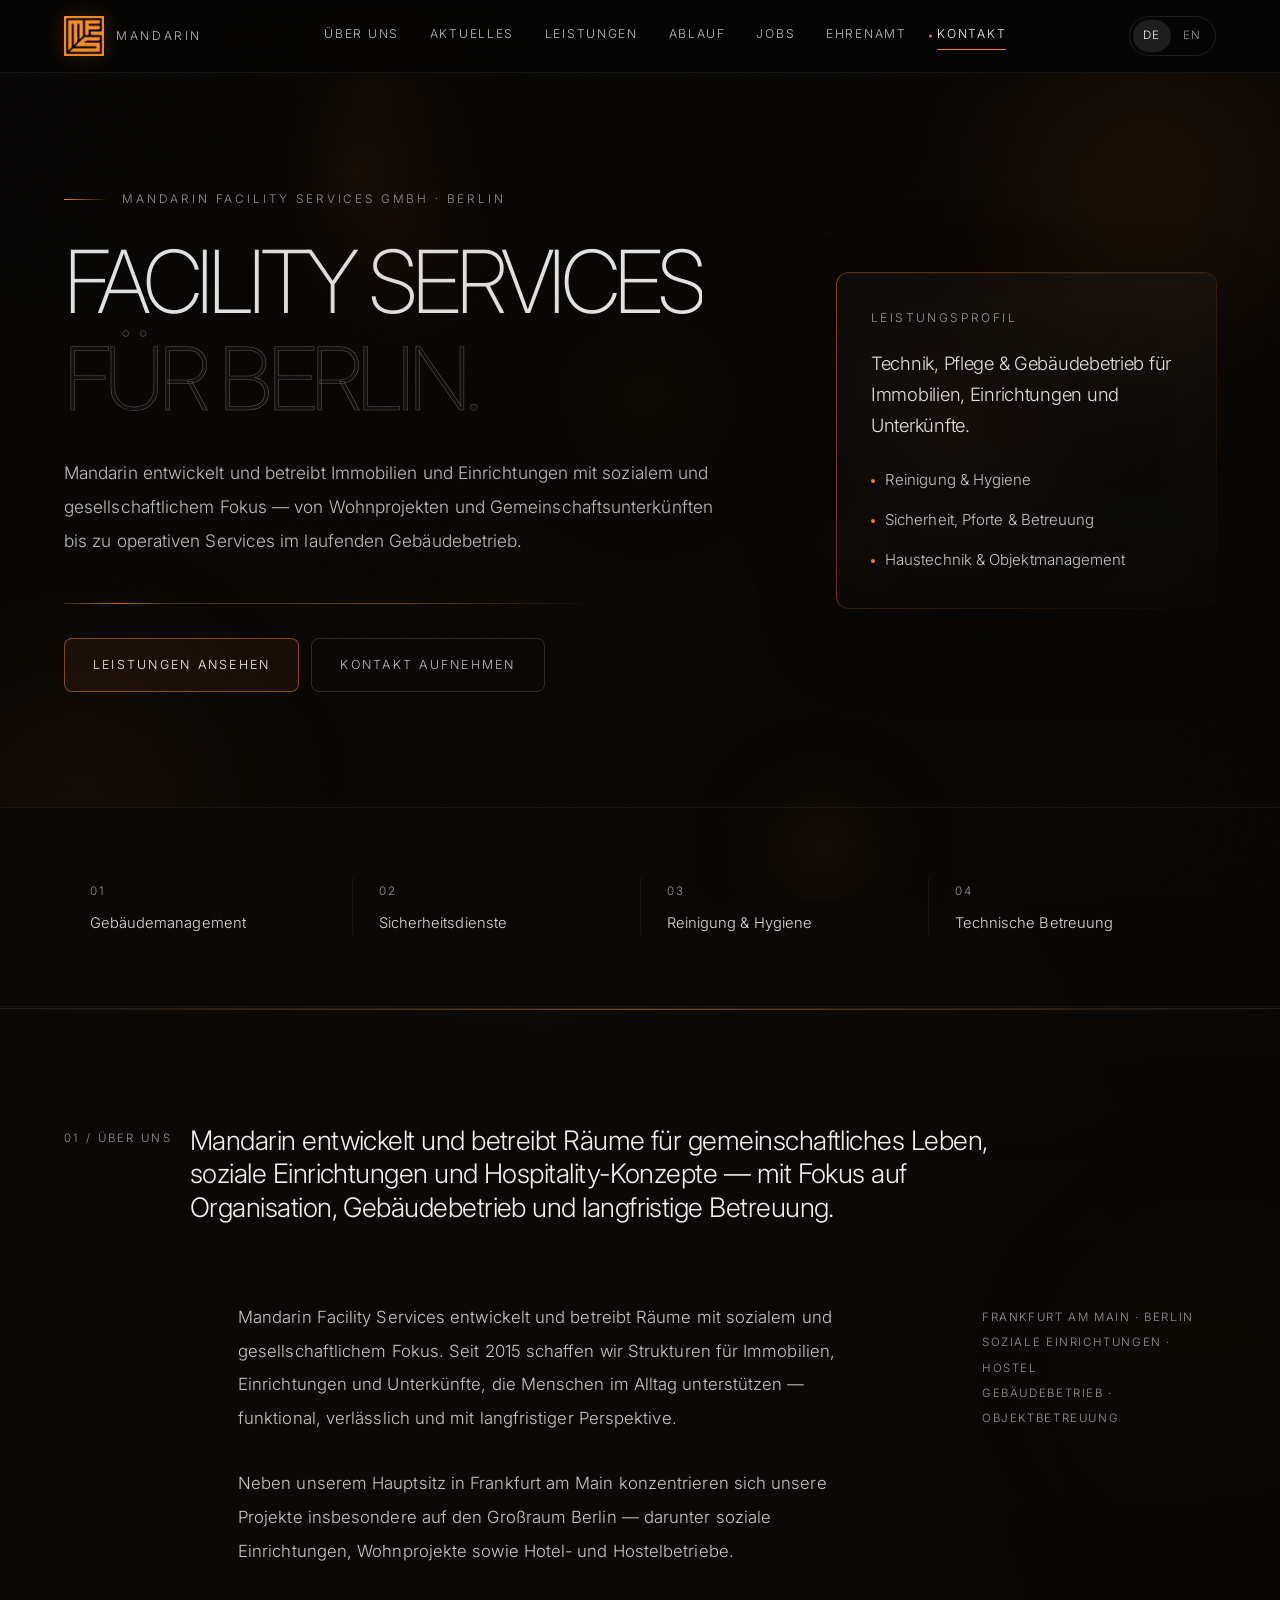
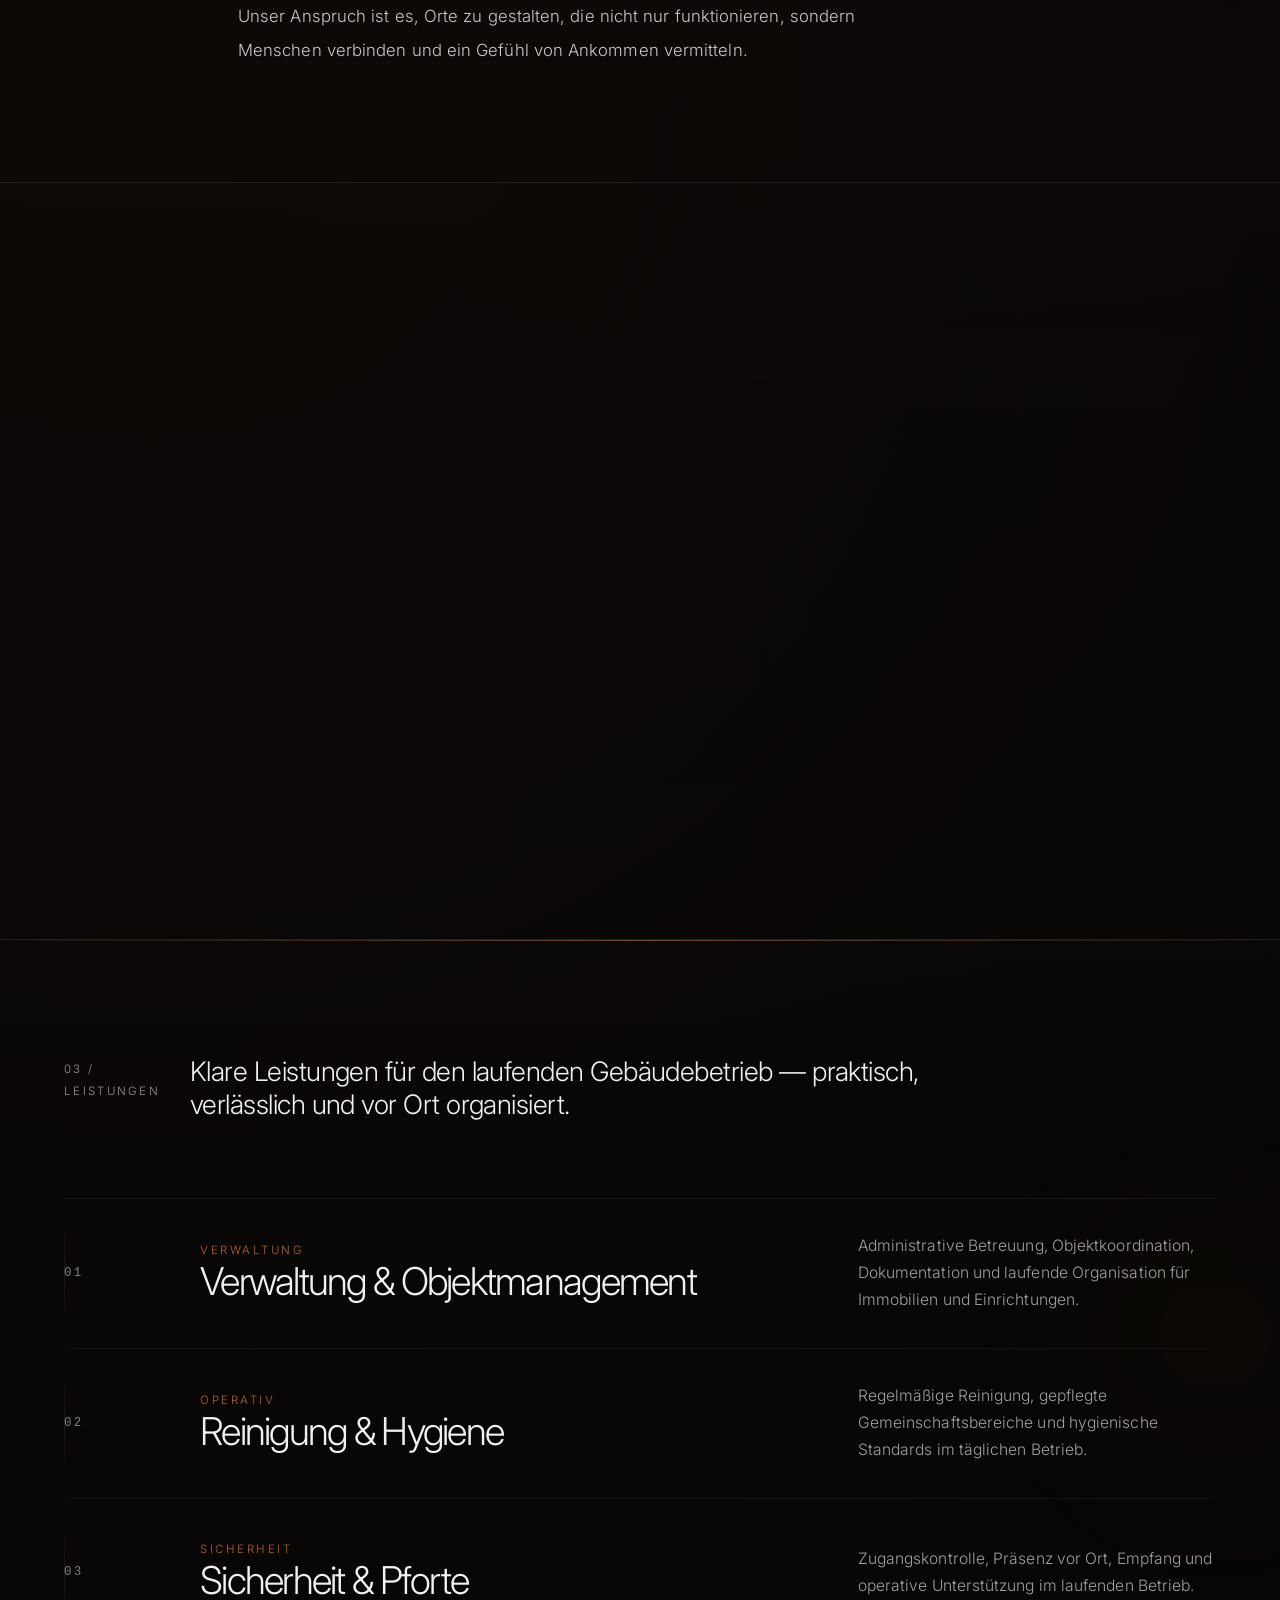
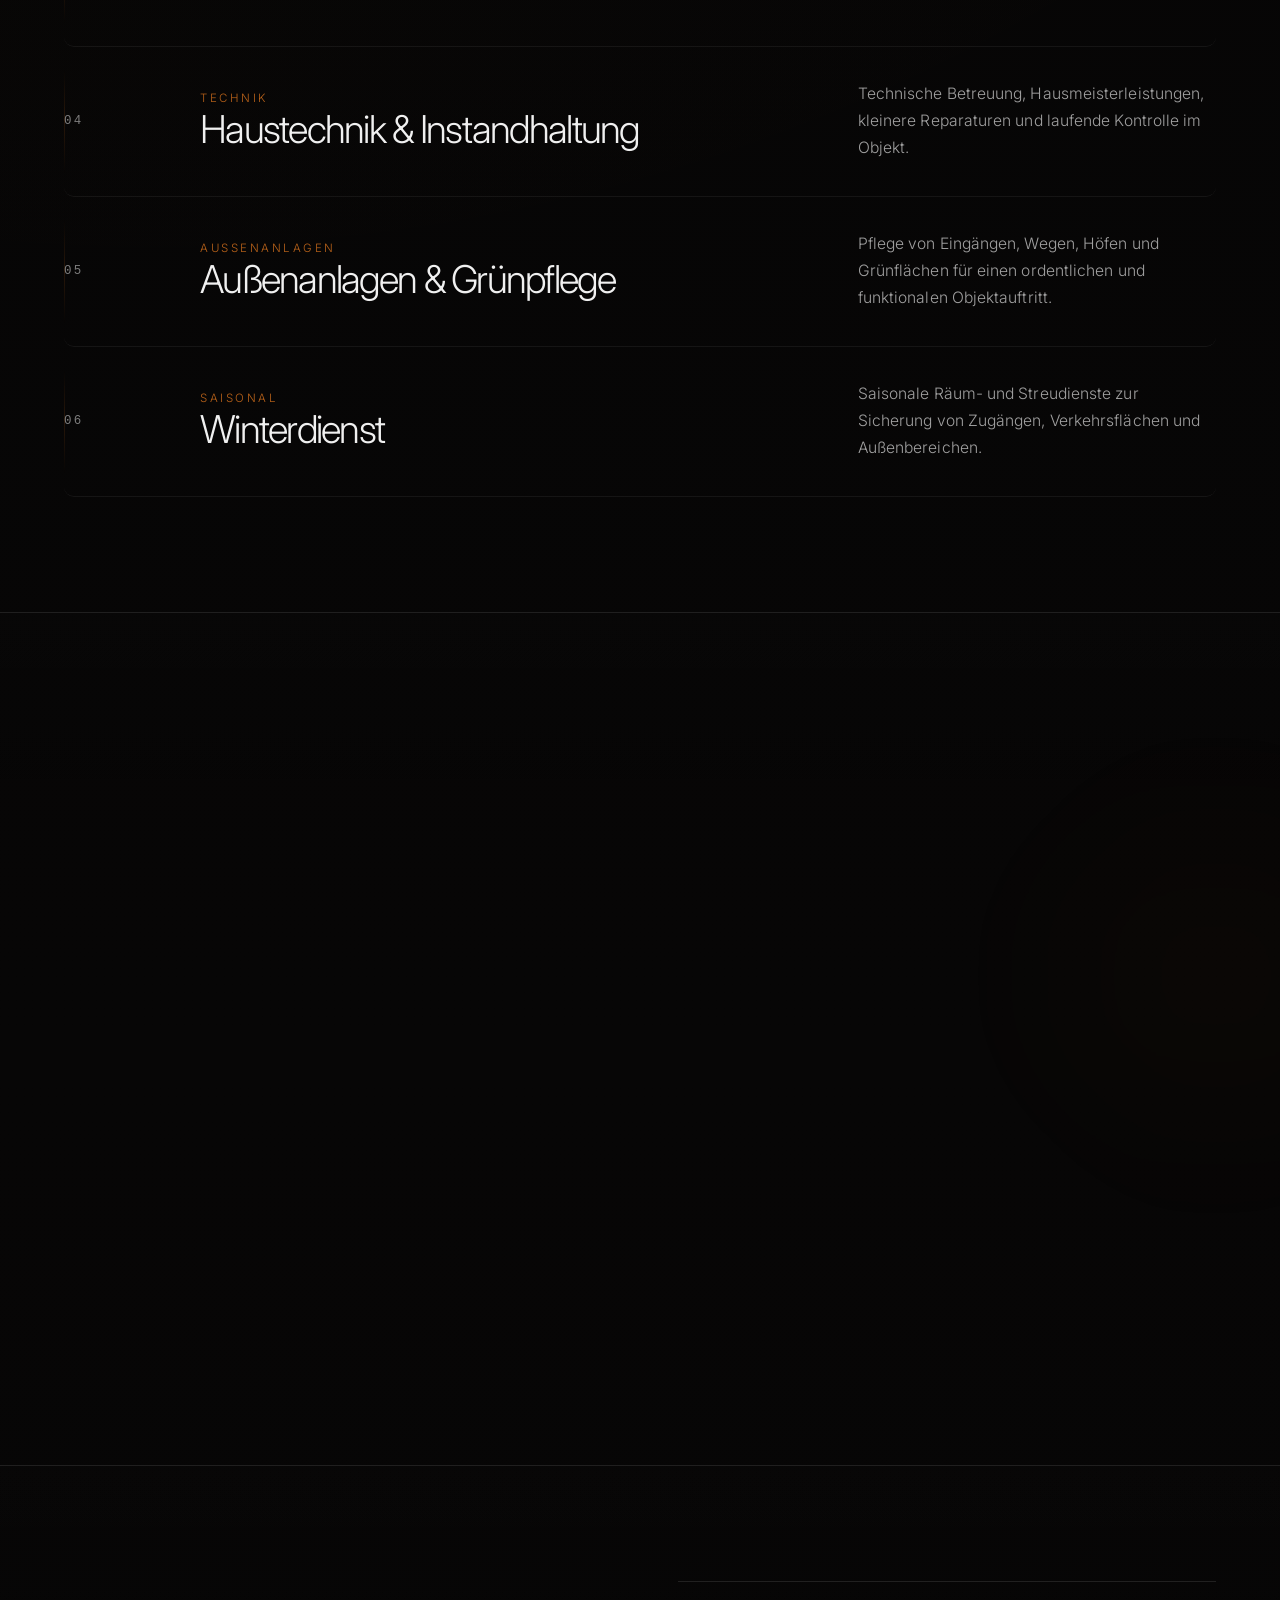
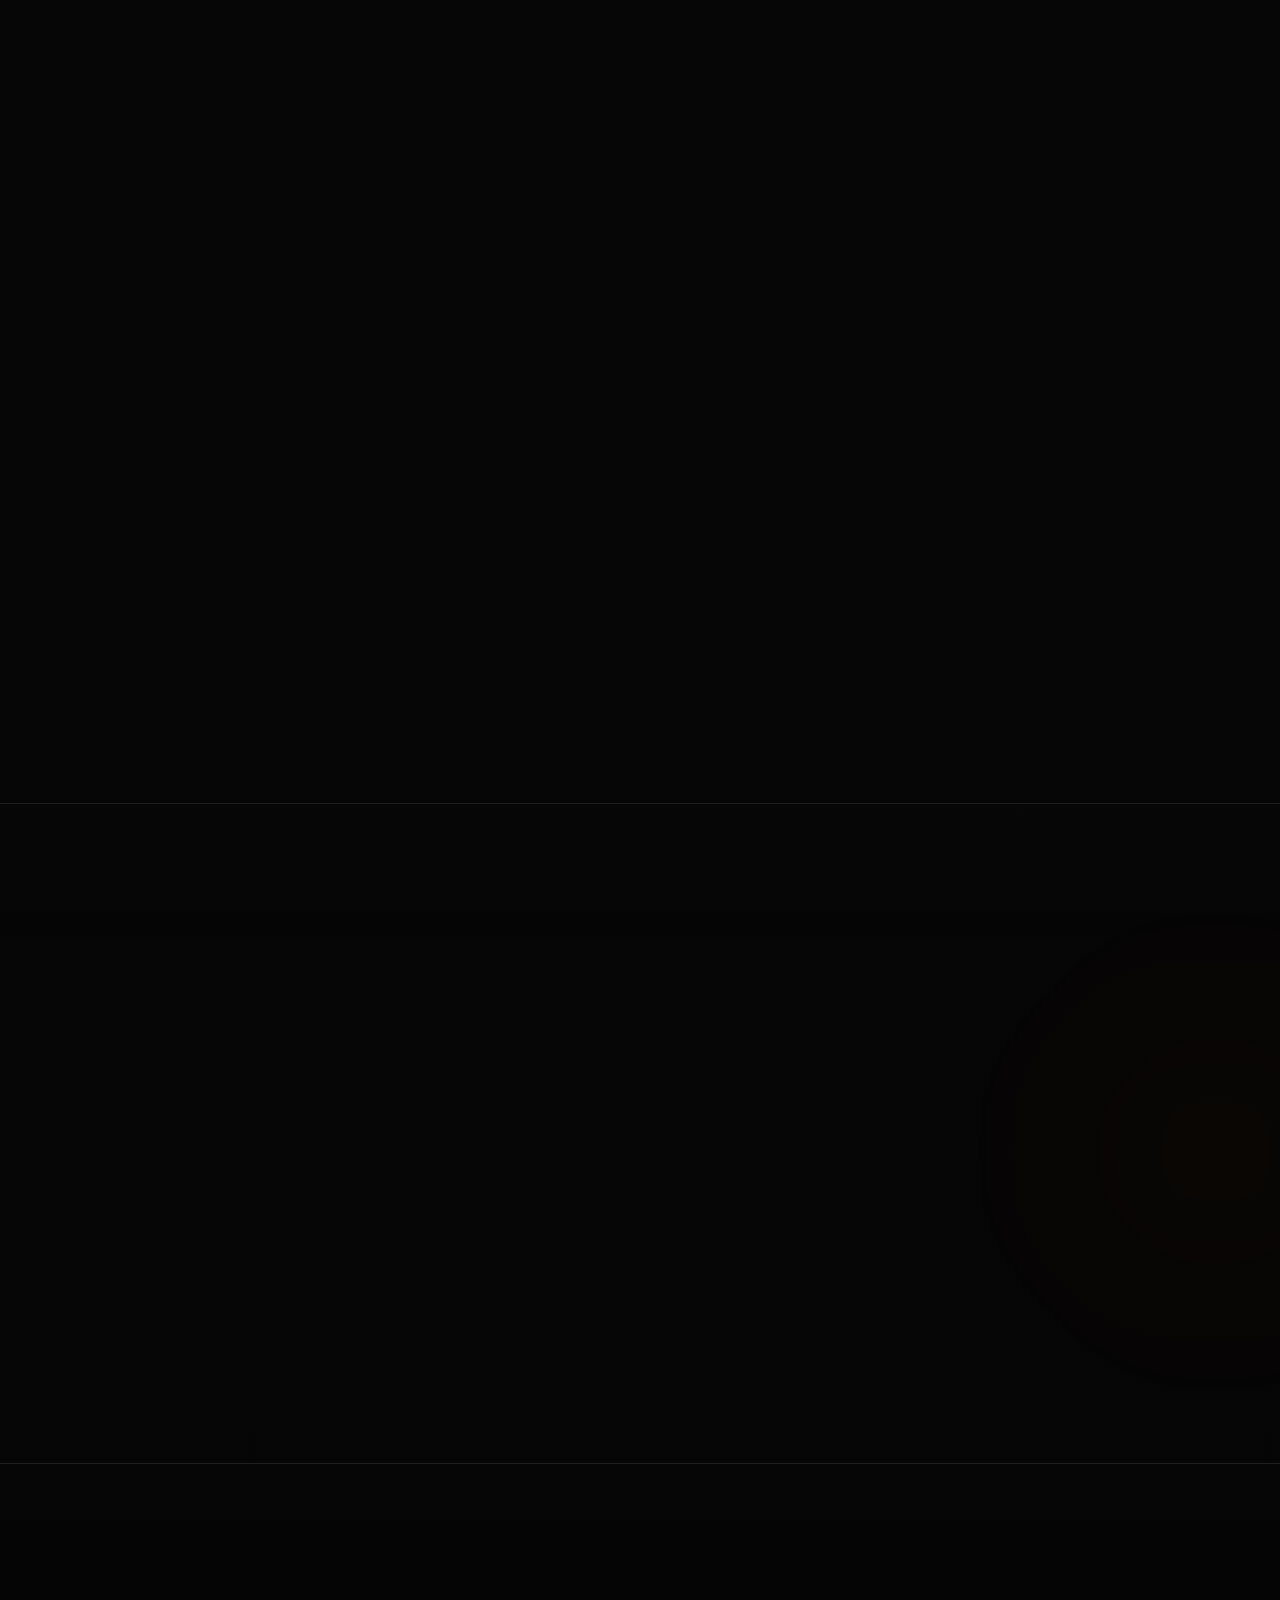
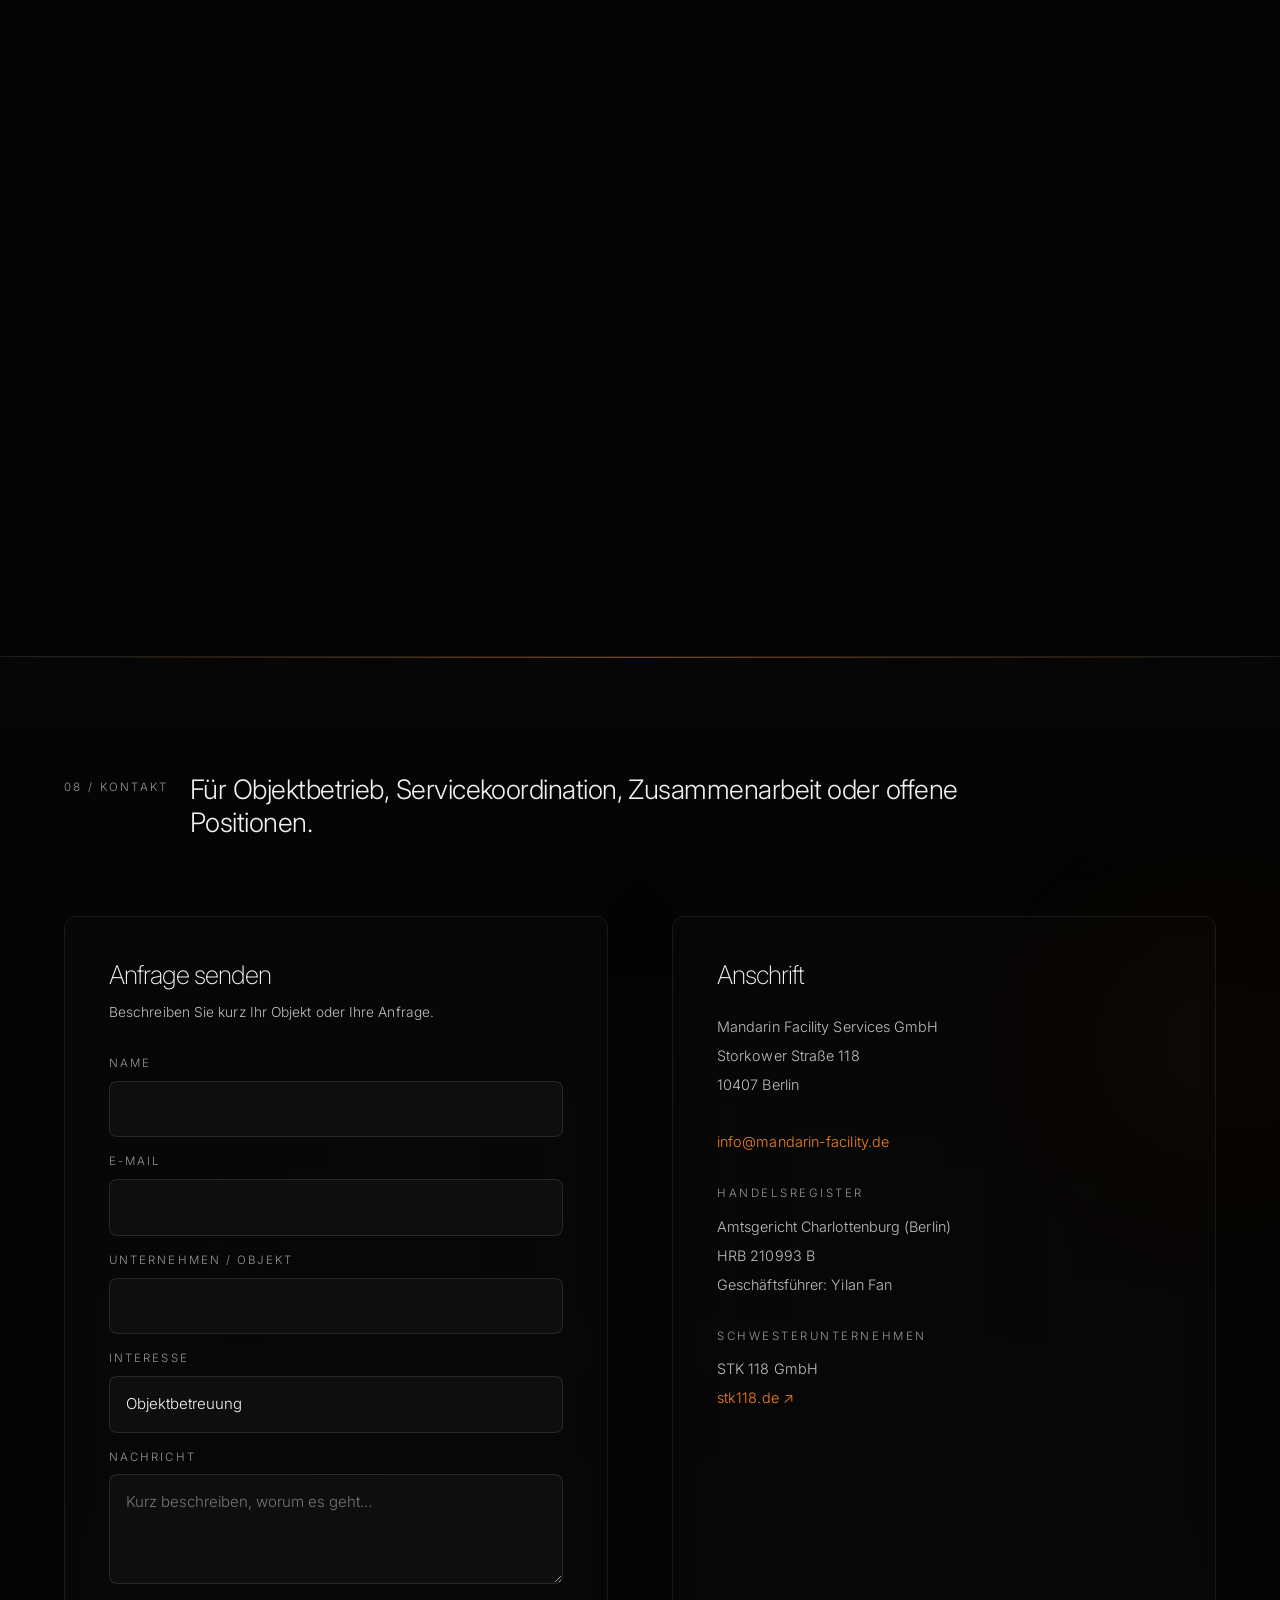
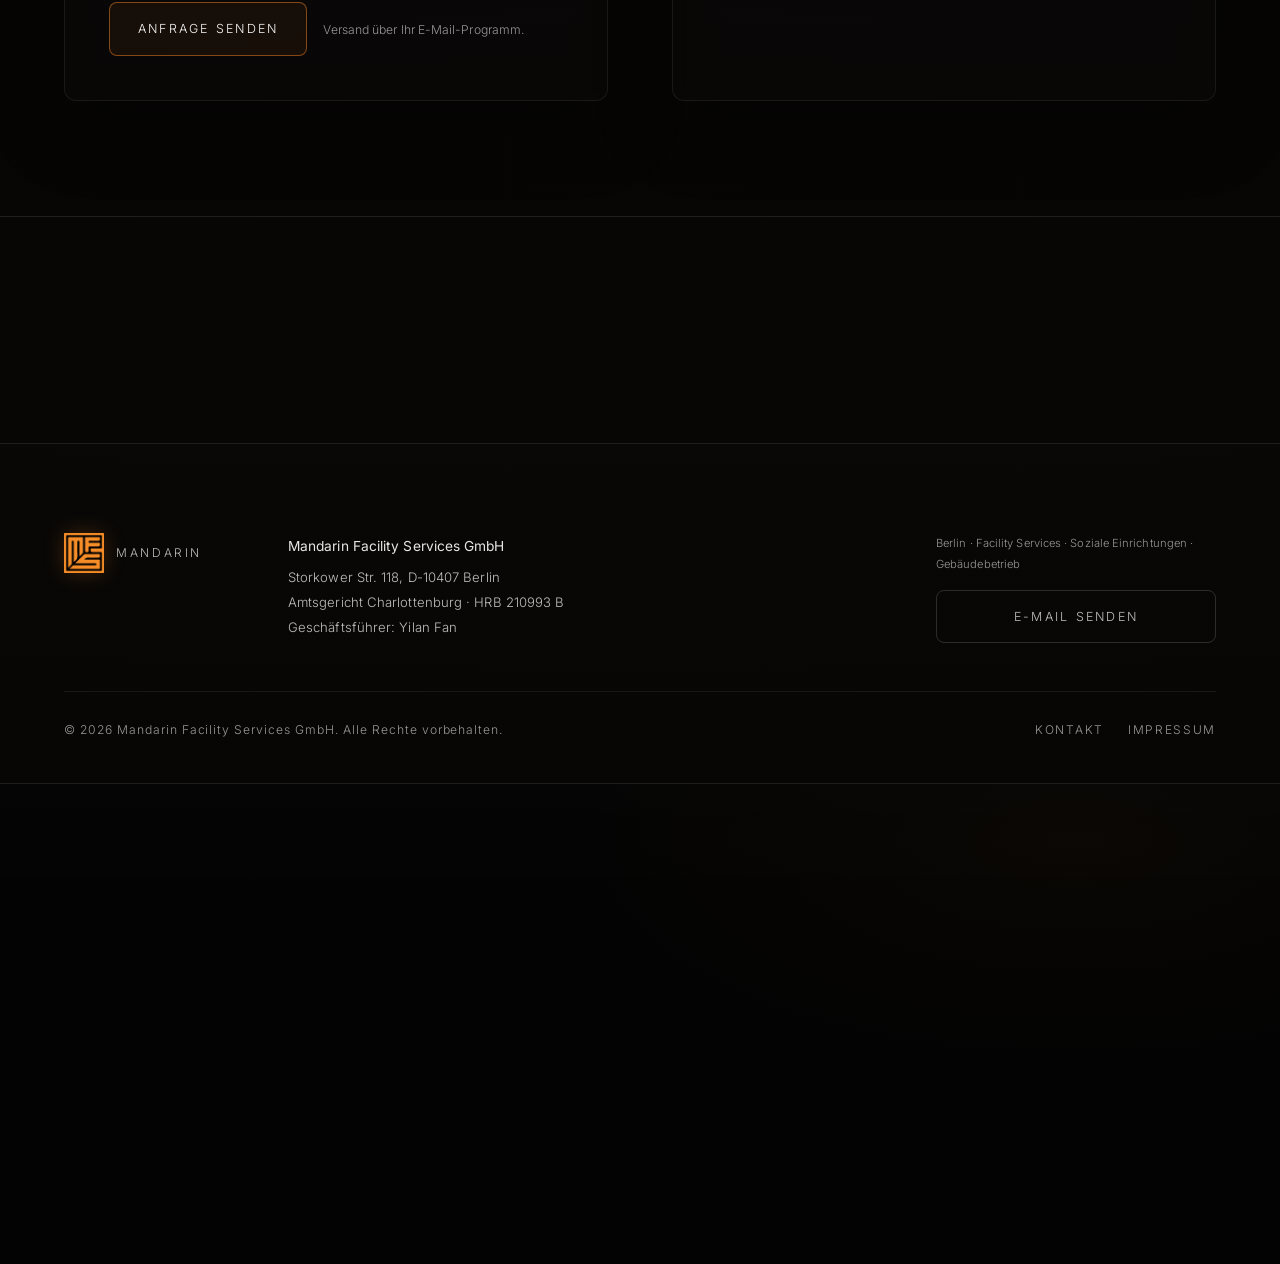
==== index.html @ cc108ab0 "Update index.html" ====
<!DOCTYPE html>
<html lang="de">
<head>
  <meta charset="UTF-8" />
  <meta name="viewport" content="width=device-width, initial-scale=1.0" />
  <title>Mandarin Facility Services GmbH — Gebäudemanagement Berlin</title>
  <meta name="description" content="Mandarin Facility Services GmbH – Gebäudemanagement, Facility Services, Reinigung, Sicherheit, Haustechnik, Reparaturen, Außenpflege, Verwaltung und Objektbetreuung in Berlin." />
  <meta name="keywords" content="facility services berlin, gebäudemanagement berlin, reinigung berlin, hausmeister berlin, sicherheitsdienst berlin, objektbetreuung berlin" />
  <meta property="og:title" content="Mandarin Facility Services GmbH — Berlin" />
  <meta property="og:description" content="Facility Management für Wohnanlagen, soziale Einrichtungen und Gewerbeobjekte in Berlin — aus einer Hand." />
  <meta property="og:type" content="website" />
  <meta property="og:url" content="https://www.mandarin-facility.de" />
  <meta name="twitter:card" content="summary_large_image" />
  <meta name="twitter:title" content="Mandarin Facility Services GmbH" />
  <meta name="twitter:description" content="Facility Management für Berlin — Reinigung, Sicherheit, Haustechnik, Objektbetreuung aus einer Hand." />
  <link rel="canonical" href="https://www.mandarin-facility.de" />

  <!-- Favicons -->

<meta name="theme-color" content="#050505" />

  <link rel="preconnect" href="https://fonts.googleapis.com" />
  <link rel="preconnect" href="https://fonts.gstatic.com" crossorigin />
  <link href="https://fonts.googleapis.com/css2?family=Inter:wght@200;300;400;500&display=swap" rel="stylesheet" />

  <style>
/* ═══════════════════════════════════════════════════════════════
   Mandarin Facility Services — clean production stylesheet
   Consolidated from the prototype cascade: no repeated patch blocks.
   ═══════════════════════════════════════════════════════════════ */
:root{
  --bg:#050505;
  --bg-2:#080706;
  --surface:rgba(255,255,255,.028);
  --surface-strong:rgba(255,255,255,.052);
  --surface-soft:rgba(255,255,255,.018);
  --text:rgba(255,255,255,.96);
  --text-soft:rgba(255,255,255,.74);
  --text-muted:rgba(255,255,255,.52);
  --text-faint:rgba(255,255,255,.58);
  --line:rgba(255,255,255,.10);
  --line-soft:rgba(255,255,255,.065);
  --accent:#f58220;
  --accent-soft:rgba(245,130,32,.12);
  --accent-line:rgba(245,130,32,.38);
  --max:1560px;
  --pad-x:clamp(26px,5vw,88px);
  --sec:clamp(96px,9vw,140px);
  --nav-h:72px;
  --ease:cubic-bezier(.22,1,.36,1);
}

*,*::before,*::after{box-sizing:border-box;margin:0;padding:0}
html{scroll-behavior:smooth;background:var(--bg)}
body{
  min-width:320px;
  font-family:"Inter",system-ui,-apple-system,BlinkMacSystemFont,"Segoe UI",sans-serif;
  font-size:1.01rem;
  font-weight:300;
  line-height:1.9;
  letter-spacing:.005em;
  color:var(--text);
  background:
    radial-gradient(circle at 12% 18%,rgba(245,130,32,.026),transparent 25%),
    radial-gradient(circle at 86% 3%,rgba(245,130,32,.016),transparent 22%),
    radial-gradient(circle at 50% 112%,rgba(245,130,32,.022),transparent 34%),
    linear-gradient(180deg,#050505 0%,#070606 46%,#040404 100%);
  -webkit-font-smoothing:antialiased;
  text-rendering:optimizeLegibility;
  overflow-x:hidden;
}
body::after{
  content:"";
  position:fixed;
  inset:0;
  z-index:99;
  pointer-events:none;
  opacity:.014;
  background-image:url("data:image/svg+xml,%3Csvg viewBox='0 0 256 256' xmlns='http://www.w3.org/2000/svg'%3E%3Cfilter id='n'%3E%3CfeTurbulence type='fractalNoise' baseFrequency='.85' numOctaves='3' stitchTiles='stitch'/%3E%3C/filter%3E%3Crect width='100%25' height='100%25' filter='url(%23n)'/%3E%3C/svg%3E");
  background-size:180px 180px;
}
::selection{background:rgba(245,130,32,.22);color:#fff}
a{color:inherit;text-decoration:none}
button,input,textarea,select{font:inherit;color:inherit}
button{cursor:pointer}
img{display:block;max-width:100%}
:where(a,button,input,textarea,select):focus-visible{outline:2px solid rgba(245,130,32,.95);outline-offset:4px}
.hamburger:focus-visible{outline-offset:6px}


.wrap{width:min(100%,var(--max));margin:0 auto;padding-inline:var(--pad-x)}
.section{position:relative;padding-block:var(--sec);border-top:1px solid var(--line);overflow:hidden}
.section::before{
  content:"";
  position:absolute;
  inset:0;
  pointer-events:none;
  background:linear-gradient(180deg,rgba(255,255,255,.006),transparent 26%);
}
.section:nth-of-type(even)::after{
  content:"";
  position:absolute;
  right:-18vw;
  top:8%;
  width:46vw;
  height:46vw;
  pointer-events:none;
  background:radial-gradient(circle,rgba(245,130,32,.018),transparent 62%);
  filter:blur(42px);
}
.glow{
  position:fixed;
  left:-18vw;
  bottom:-24vw;
  width:54vw;
  height:54vw;
  border-radius:999px;
  background:radial-gradient(circle,rgba(245,130,32,.055),transparent 68%);
  filter:blur(90px);
  z-index:-1;
  pointer-events:none;
  animation:glowDrift 24s ease-in-out infinite alternate;
}
@keyframes glowDrift{to{transform:translate(4vw,-3vw) scale(1.08)}}

/* Header / logo — one consistent system */
.navbar{
  position:sticky;
  top:0;
  z-index:200;
  min-height:var(--nav-h);
  display:flex;
  align-items:center;
  background:rgba(5,5,5,.76);
  backdrop-filter:blur(26px) saturate(132%);
  -webkit-backdrop-filter:blur(26px) saturate(132%);
  border-bottom:1px solid rgba(255,255,255,.065);
}
.nav-inner{width:min(100%,var(--max));margin:0 auto;padding-inline:var(--pad-x);display:flex;align-items:center;justify-content:space-between;gap:24px;min-height:var(--nav-h)}
.brand{display:inline-flex;align-items:center;flex-shrink:0;color:var(--text)}
.brand-logo{gap:12px;height:44px;letter-spacing:0;text-transform:none}
.brand-logo img{width:40px;height:40px;object-fit:contain;filter:drop-shadow(0 0 10px rgba(245,130,32,.22));flex-shrink:0}
.brand-logo::after{content:"Mandarin";font-size:.75rem;font-weight:300;letter-spacing:.22em;text-transform:uppercase;color:rgba(255,255,255,.72);white-space:nowrap}
.brand-dot{display:none}
.nav-right{display:flex;align-items:center;gap:12px;flex-shrink:0}
.nav-links{display:flex;align-items:center;gap:clamp(18px,2.4vw,40px)}
.nav-links a{position:relative;padding-bottom:4px;font-size:.76rem;font-weight:300;letter-spacing:.14em;text-transform:uppercase;color:var(--text-soft);white-space:nowrap;transition:color .28s var(--ease)}
.nav-links a::after{content:"";position:absolute;left:0;right:0;bottom:0;height:1px;background:var(--accent);transform:scaleX(0);transform-origin:left;transition:transform .35s var(--ease)}
.nav-links a:hover,.nav-links a.active{color:var(--text)}
.nav-links a:hover::after,.nav-links a.active::after{transform:scaleX(1)}
.lang-switch{display:flex;gap:2px;padding:3px;border:1px solid var(--line);border-radius:999px}
.lang-btn{appearance:none;border:0;background:transparent;color:var(--text-faint);font-size:.72rem;letter-spacing:.14em;text-transform:uppercase;padding:5px 10px;border-radius:999px;transition:background .25s,color .25s}
.lang-btn.is-active{background:rgba(255,255,255,.1);color:var(--text)}
.hamburger{display:none;width:38px;height:38px;padding:5px;border:0;background:transparent;flex-direction:column;justify-content:center;gap:5px}
.hamburger span{display:block;height:1px;background:var(--text-soft);transition:transform .35s var(--ease),opacity .25s,width .35s var(--ease)}
.hamburger span:nth-child(1),.hamburger span:nth-child(3){width:24px}.hamburger span:nth-child(2){width:18px}
.hamburger.open span:nth-child(1){transform:translateY(6px) rotate(45deg)}.hamburger.open span:nth-child(2){opacity:0;transform:scaleX(0)}.hamburger.open span:nth-child(3){transform:translateY(-6px) rotate(-45deg)}
.mobile-menu{display:flex;flex-direction:column;position:fixed;visibility:hidden;inset:var(--nav-h) 0 0;z-index:199;padding:46px var(--pad-x) 40px;background:rgba(5,5,5,.97);backdrop-filter:blur(20px);-webkit-backdrop-filter:blur(20px);overflow-y:auto;opacity:0;transform:translateY(-8px);pointer-events:none;transition:opacity .3s var(--ease),transform .3s var(--ease),visibility .3s}
.mobile-menu.open{opacity:1;transform:translateY(0);pointer-events:auto;visibility:visible}
.mobile-menu a{display:block;padding:16px 0;border-bottom:1px solid var(--line-soft);font-size:1.35rem;font-weight:200;letter-spacing:-.02em;color:var(--text-soft);transition:color .25s,padding-left .25s var(--ease)}
.mobile-menu a:hover{color:var(--text);padding-left:6px}.mobile-lang{display:flex;gap:10px;margin-top:34px}.mobile-lang .lang-btn{border:1px solid var(--line);padding:8px 18px}.mobile-lang .lang-btn.is-active{border-color:var(--accent);color:var(--accent);background:var(--accent-soft)}

/* Hero */
.hero{position:relative;padding:clamp(92px,9vw,144px) 0 clamp(102px,9vw,148px);overflow:hidden}
.hero::before{content:"";position:absolute;right:-130px;top:-155px;width:520px;height:520px;border-radius:999px;background:radial-gradient(circle,rgba(245,130,32,.088),transparent 68%);filter:blur(54px);pointer-events:none}
.hero::after{content:"";position:absolute;left:-150px;bottom:-230px;width:460px;height:460px;border-radius:999px;background:radial-gradient(circle,rgba(245,130,32,.055),transparent 70%);filter:blur(64px);pointer-events:none}
.hero-grid{display:grid;grid-template-columns:minmax(0,1.18fr) minmax(380px,.4fr);gap:clamp(76px,9vw,160px);align-items:center}
.hero-label{display:flex;align-items:center;gap:14px;margin-bottom:32px;font-size:.74rem;letter-spacing:.24em;text-transform:uppercase;color:var(--text-faint)}
.hero-label::before{content:"";width:44px;height:1px;background:linear-gradient(90deg,var(--accent),transparent);flex-shrink:0}
.hero-title{max-width:1100px;font-size:clamp(3.5rem,6.8vw,6.8rem);font-weight:200;line-height:.9;letter-spacing:-.065em;text-transform:uppercase}
.hero-title .outline{display:block;margin-top:.22em;color:rgba(255,255,255,.035);-webkit-text-stroke:.55px rgba(255,255,255,.32);text-stroke:.55px rgba(255,255,255,.32);transition:color 1.15s cubic-bezier(.16,1,.3,1),-webkit-text-stroke-color 1.15s cubic-bezier(.16,1,.3,1)}
.hero-title:hover .outline,.hero-title .outline:hover{color:rgba(255,255,255,.16);-webkit-text-stroke-color:rgba(255,255,255,.46);text-stroke-color:rgba(255,255,255,.46)}
.hero-text{max-width:860px;margin-top:38px;color:var(--text-soft);font-size:1.08rem;line-height:1.95}
.hero-divider{position:relative;overflow:hidden;width:min(540px,100%);height:1px;margin-top:46px;background:linear-gradient(90deg,rgba(255,255,255,.12),rgba(245,130,32,.45) 60%,transparent)}
.hero-divider::after{content:"";position:absolute;inset:0;width:20%;background:linear-gradient(90deg,transparent,rgba(245,130,32,.78),transparent);animation:scan 8s ease-in-out infinite}
@keyframes scan{0%{transform:translateX(-200%)}50%,100%{transform:translateX(600%)}}
.hero-actions{display:flex;flex-wrap:wrap;gap:12px;margin-top:34px}
.hero-panel{padding:34px 0 34px 34px;border-left:1px solid rgba(245,130,32,.24);background:linear-gradient(180deg,rgba(255,255,255,.026),rgba(255,255,255,.01));box-shadow:inset 0 1px 0 rgba(255,255,255,.04),0 30px 80px rgba(0,0,0,.22);backdrop-filter:blur(10px);-webkit-backdrop-filter:blur(10px)}
.panel-label{margin-bottom:18px;font-size:.75rem;letter-spacing:.2em;text-transform:uppercase;color:var(--text-faint)}
.panel-title{max-width:440px;margin-bottom:26px;font-size:1.15rem;font-weight:300;line-height:1.68;letter-spacing:-.015em;color:rgba(255,255,255,.9)}
.panel-list{display:grid;gap:14px}.panel-list span{display:flex;gap:10px;font-size:.94rem;line-height:1.75;color:rgba(255,255,255,.78)}.panel-list span::before{content:"";width:4px;height:4px;margin-top:12px;border-radius:50%;background:var(--accent);flex-shrink:0}

/* Shared headings */
.sec-head{display:grid;grid-template-columns:110px 1fr;gap:16px;align-items:start;margin-bottom:clamp(52px,6vw,80px)}
.sec-index{padding-top:4px;font-size:.72rem;letter-spacing:.2em;text-transform:uppercase;color:var(--text-faint)}
.sec-title{max-width:820px;font-size:clamp(1.35rem,2.1vw,1.9rem);font-weight:300;line-height:1.24;letter-spacing:-.02em;color:rgba(255,255,255,.94)}

/* Buttons */
.btn-primary,.btn-ghost{display:inline-flex;align-items:center;justify-content:center;min-height:50px;padding:14px 28px;border:1px solid;font-size:.78rem;font-weight:300;letter-spacing:.18em;text-transform:uppercase;transition:background .3s var(--ease),border-color .3s,color .3s,transform .25s var(--ease),opacity .25s}
.btn-primary{border-color:rgba(245,130,32,.5);background:rgba(245,130,32,.06);color:var(--text)}
.btn-primary:hover{background:rgba(245,130,32,.12);border-color:rgba(245,130,32,.78);transform:translateY(-1px)}
.btn-ghost{border-color:rgba(255,255,255,.15);color:var(--text-soft);background:transparent}
.btn-ghost:hover{border-color:rgba(255,255,255,.32);color:var(--text);transform:translateY(-1px)}
a.btn-primary[href^="mailto:"],.jobs-compact-action .btn-primary{border:0;background:var(--accent);color:#050505;font-weight:500;white-space:nowrap}
a.btn-primary[href^="mailto:"]:hover,.jobs-compact-action .btn-primary:hover{background:var(--accent);color:#050505;opacity:.88}

/* Content sections */
.trust-strip{padding:52px 0;border-block:1px solid var(--line);background:linear-gradient(180deg,rgba(245,130,32,.018),rgba(255,255,255,.012))}
.trust-grid{display:grid;grid-template-columns:repeat(4,1fr);gap:32px}.trust-item{min-height:88px;padding-left:22px;border-left:1px solid var(--accent-line);display:flex;flex-direction:column;justify-content:center;transition:background .3s var(--ease),transform .3s var(--ease)}.trust-item:hover{background:rgba(255,255,255,.018);transform:translateY(-2px)}.trust-item span{display:block;margin-bottom:10px;font-size:.73rem;letter-spacing:.22em;text-transform:uppercase;color:var(--text-faint)}.trust-item p{font-size:.92rem;line-height:1.5;color:rgba(255,255,255,.86)}
.about-grid{display:grid;grid-template-columns:110px minmax(0,680px) minmax(0,1fr);gap:24px 64px;align-items:start}.about-copy p{max-width:640px;margin-bottom:32px;color:rgba(255,255,255,.78);font-size:1.05rem;line-height:2}.about-copy p:last-child{margin-bottom:0}.about-aside{padding-top:4px;font-size:.72rem;letter-spacing:.14em;text-transform:uppercase;color:rgba(255,255,255,.58);line-height:2.2}
.news-grid,.target-grid,.proof-grid{display:grid;gap:1px;background:var(--line);border:1px solid var(--line)}.news-grid{grid-template-columns:repeat(3,1fr)}.target-grid,.proof-grid{grid-template-columns:repeat(4,1fr)}
.news-card,.target-card,.card,.contact-info,.proof-item{background:linear-gradient(180deg,rgba(255,255,255,.03),rgba(255,255,255,.014));border:1px solid rgba(255,255,255,.045);backdrop-filter:blur(12px) saturate(115%);-webkit-backdrop-filter:blur(12px) saturate(115%)}
.news-card{display:flex;flex-direction:column;padding:44px 38px;transition:background .3s var(--ease)}.news-card:hover,.target-card:hover{background:rgba(255,255,255,.04)}.news-tag{margin-bottom:16px;font-size:.72rem;letter-spacing:.24em;text-transform:uppercase;color:var(--accent)}.news-card h3{margin-bottom:14px;font-size:clamp(1.05rem,1.6vw,1.3rem);font-weight:300;line-height:1.2;letter-spacing:-.02em}.news-card p{flex:1;font-size:.86rem;color:rgba(255,255,255,.72);line-height:1.75}.news-read{display:inline-flex;align-items:center;gap:8px;margin-top:22px;font-size:.73rem;letter-spacing:.18em;text-transform:uppercase;color:var(--text-faint);transition:color .25s}.news-read::after{content:"→";transition:transform .25s var(--ease)}.news-card:hover .news-read{color:var(--accent)}.news-card:hover .news-read::after{transform:translateX(4px)}
.services-table{border-top:1px solid var(--line)}.service-row{position:relative;display:grid;grid-template-columns:80px minmax(0,1fr) minmax(0,.55fr);gap:32px 52px;align-items:center;padding:42px 0;border-bottom:1px solid var(--line-soft);transition:background .3s var(--ease)}.service-row:hover{background:rgba(255,255,255,.016)}.service-row::before{content:"";position:absolute;left:0;top:14px;bottom:14px;width:1px;background:linear-gradient(to bottom,transparent,rgba(245,130,32,.32),transparent);opacity:.78}.service-num{font-size:.73rem;letter-spacing:.2em;text-transform:uppercase;color:var(--text-faint)}.service-content{display:grid;gap:6px}.service-meta{font-size:.72rem;letter-spacing:.22em;text-transform:uppercase;color:rgba(245,130,32,.75);line-height:1}.service-name{font-size:clamp(1.65rem,2.8vw,2.6rem);font-weight:200;line-height:.97;letter-spacing:-.045em;color:rgba(255,255,255,.94)}.service-desc{max-width:520px;font-size:.97rem;line-height:1.9;color:rgba(255,255,255,.76)}
.mobile-signature-section{display:none}.signature-card{position:relative;overflow:hidden;padding:28px 24px;border:1px solid rgba(255,255,255,.075);border-radius:26px;background:linear-gradient(145deg,rgba(255,255,255,.075),rgba(255,255,255,.024));box-shadow:0 24px 70px rgba(0,0,0,.34)}.signature-kicker{margin-bottom:10px;font-size:.64rem;letter-spacing:.22em;text-transform:uppercase;color:rgba(255,186,119,.82)}.signature-card h2{font-size:1.42rem;font-weight:300;line-height:1.05;letter-spacing:-.04em}.signature-card p{margin-top:14px;font-size:.9rem;line-height:1.58;color:var(--text-soft)}.signature-points{display:flex;flex-wrap:wrap;gap:8px;margin-top:18px}.signature-points span{padding:7px 10px;border:1px solid rgba(245,130,32,.24);border-radius:999px;background:rgba(245,130,32,.07);font-size:.68rem;letter-spacing:.13em;text-transform:uppercase;color:rgba(255,221,191,.8)}
.target-card{min-height:180px;padding:34px 28px;display:flex;flex-direction:column;justify-content:space-between;transition:background .3s var(--ease),transform .3s var(--ease)}.target-card:hover{transform:translateY(-2px)}.target-card span{font-size:.72rem;letter-spacing:.24em;text-transform:uppercase;color:var(--accent)}.target-card p{font-size:.9rem;line-height:1.5;color:rgba(255,255,255,.84)}.proof-grid{margin-top:32px}.proof-item{padding:30px 26px}.proof-item strong{display:block;margin-bottom:8px;font-size:.84rem;font-weight:400;color:var(--text)}.proof-item span{font-size:.76rem;line-height:1.6;color:var(--text-faint)}
.process-grid{display:grid;grid-template-columns:1fr 1fr;gap:clamp(36px,6vw,100px);align-items:start}.process-sticky{position:sticky;top:calc(var(--nav-h) + 32px)}.process-sticky .sec-index{margin-bottom:16px}.process-sticky h2{margin-bottom:22px;font-size:clamp(2rem,3.5vw,3.4rem);font-weight:200;line-height:.97;letter-spacing:-.05em}.process-sticky p{max-width:480px;font-size:.93rem;color:var(--text-soft)}.steps{border-top:1px solid var(--line)}.step{display:grid;grid-template-columns:90px 1fr;gap:20px;padding:40px 0;border-bottom:1px solid var(--line-soft)}.step-num{padding-top:4px;font-size:.73rem;letter-spacing:.18em;text-transform:uppercase;color:var(--text-faint)}.step h3{margin-bottom:8px;font-size:clamp(1rem,1.5vw,1.28rem);font-weight:300;letter-spacing:-.02em}.step p{font-size:.84rem;color:var(--text-soft)}
.social-grid{display:grid;grid-template-columns:110px 1fr 1fr;gap:20px 48px;align-items:start}.social-col h3{margin-bottom:20px;font-size:clamp(1.4rem,2.2vw,2rem);font-weight:200;line-height:1;letter-spacing:-.04em}.social-col p{max-width:480px;margin-bottom:16px;font-size:.88rem;line-height:1.78;color:var(--text-soft)}.bullet-list{display:grid;gap:8px;margin-top:8px}.bullet-list li{list-style:none;display:flex;gap:10px;font-size:.82rem;color:var(--text-soft)}.bullet-list li::before{content:"";width:4px;height:4px;margin-top:9px;border-radius:50%;background:var(--accent);flex-shrink:0}
.jobs-compact{position:relative;display:grid;grid-template-columns:minmax(260px,.66fr) minmax(300px,1.1fr) minmax(230px,.36fr);gap:clamp(34px,5vw,76px);align-items:start;padding:52px;border:1px solid rgba(255,255,255,.08);border-radius:2px;background:linear-gradient(135deg,rgba(245,130,32,.034),rgba(255,255,255,.015));overflow:hidden}.jobs-compact::before{content:"";position:absolute;inset:-1px auto -1px 0;width:1px;background:linear-gradient(to bottom,transparent,rgba(245,130,32,.62),transparent)}.jobs-compact-head h3{margin-bottom:12px;font-size:clamp(1.9rem,3vw,2.85rem);font-weight:200;line-height:1.02;letter-spacing:-.04em}.jobs-compact-head p{max-width:520px;color:rgba(255,255,255,.72);font-size:1.08rem;line-height:1.85}.jobs-compact-list{display:grid;border-top:1px solid rgba(255,255,255,.07)}.jobs-compact-row{display:grid;grid-template-columns:1fr auto;gap:20px;align-items:center;padding:22px 0;border-bottom:1px solid rgba(255,255,255,.06)}.jobs-compact-row span{font-size:1.08rem;font-weight:300;letter-spacing:-.01em;color:rgba(255,255,255,.92)}.jobs-compact-row em{font-style:normal;font-size:.8rem;letter-spacing:.06em;color:rgba(245,130,32,.75);white-space:nowrap}.jobs-compact-action{display:flex;flex-direction:column;gap:16px;align-items:flex-start;min-width:240px;padding-top:6px}.jobs-compact-action span{font-size:.78rem;line-height:1.5;color:rgba(255,255,255,.58)}
.card,.contact-info{padding:44px}.card h3,.contact-info h3{margin-bottom:12px;font-size:clamp(1.3rem,2vw,1.85rem);font-weight:200;line-height:1.1;letter-spacing:-.04em}.card>p{margin-bottom:28px;font-size:.86rem;line-height:1.72;color:var(--text-soft)}.contact-grid{display:grid;grid-template-columns:1fr 1fr;gap:clamp(34px,5vw,70px);align-items:stretch}.contact-info h3{margin-bottom:24px}.contact-info address{font-style:normal;font-size:.9rem;line-height:2;color:var(--text-soft)}.contact-info address a{color:var(--accent)}.contact-info address a:hover{opacity:.74}.info-block{margin-top:26px}.info-label{margin-bottom:8px;font-size:.72rem;letter-spacing:.22em;text-transform:uppercase;color:var(--text-faint)}
.form{display:grid;gap:14px}.field{display:grid;gap:6px}.field label{font-size:.72rem;letter-spacing:.18em;text-transform:uppercase;color:var(--text-faint)}.field input,.field textarea,.field select{width:100%;padding:13px 16px;border:1px solid rgba(255,255,255,.10);background:rgba(255,255,255,.03);outline:0;font-size:.94rem;color:var(--text);transition:border-color .25s var(--ease),background .25s}.field textarea{min-height:110px;resize:vertical}.field select{appearance:none;cursor:pointer}.field input:focus,.field textarea:focus,.field select:focus{border-color:rgba(245,130,32,1);background:rgba(255,255,255,.045);box-shadow:0 0 0 3px rgba(245,130,32,.18)}.form-actions{display:flex;align-items:center;gap:16px;flex-wrap:wrap;margin-top:4px}.form-note{font-size:.76rem;color:var(--text-faint)}
#impressum{}.nav-links a[href="#impressum"],.mobile-menu a[href="#impressum"]{display:none}.footer-bottom-links a[href="#impressum"]{display:inline-flex}.impressum-grid{display:grid;grid-template-columns:1fr 1fr;gap:clamp(36px,6vw,80px)}.impressum-block h3{margin-bottom:20px;font-size:.76rem;letter-spacing:.2em;text-transform:uppercase;color:var(--accent)}.impressum-block p{font-size:.9rem;line-height:1.9;color:var(--text-soft)}.impressum-block p+p{margin-top:12px}
.footer{padding:clamp(70px,7vw,98px) 0 42px;border-top:1px solid var(--line);background:linear-gradient(180deg,rgba(255,255,255,.008),transparent)}.footer-grid{display:grid;grid-template-columns:160px minmax(0,1fr) minmax(280px,.42fr);gap:clamp(34px,5vw,80px);align-items:start;margin-bottom:48px}.footer-brand{padding-top:0;font-size:.76rem;letter-spacing:.26em;text-transform:uppercase;color:var(--text-faint)}.footer-logo{display:inline-flex;align-items:center;gap:12px;width:auto}.footer-logo img{width:40px;height:40px;object-fit:contain;filter:drop-shadow(0 0 10px rgba(245,130,32,.22))}.footer-logo::after{content:"Mandarin";font-size:.75rem;font-weight:300;letter-spacing:.22em;text-transform:uppercase;color:rgba(255,255,255,.72);white-space:nowrap}.footer-brand-dot{display:none}.footer-legal{max-width:680px;font-size:.82rem;line-height:1.9;color:var(--text-soft)}.footer-legal strong{display:block;margin-bottom:6px;font-size:.86rem;font-weight:400;color:rgba(255,255,255,.9)}.footer-right{display:flex;flex-direction:column;align-items:stretch;gap:14px}.footer-right .btn-ghost{width:100%}.footer-note{font-size:.7rem;color:rgba(255,255,255,.58)}.footer-bottom{display:flex;align-items:center;justify-content:space-between;flex-wrap:wrap;gap:12px;padding-top:26px;border-top:1px solid var(--line-soft)}.footer-bottom p{font-size:.76rem;letter-spacing:.08em;color:var(--text-faint)}.footer-bottom-links{display:flex;gap:24px}.footer-bottom-links a{font-size:.75rem;letter-spacing:.14em;text-transform:uppercase;color:var(--text-faint);transition:color .25s}.footer-bottom-links a:hover{color:var(--text-soft)}
#scroll-bar{position:fixed;top:var(--nav-h);left:0;z-index:300;width:0;height:1px;background:var(--accent);box-shadow:0 0 8px rgba(245,130,32,.5);transition:width .1s linear}#back-to-top{position:fixed;right:28px;bottom:28px;z-index:150;width:42px;height:42px;border:1px solid var(--line);background:rgba(5,5,5,.88);backdrop-filter:blur(12px);-webkit-backdrop-filter:blur(12px);display:flex;align-items:center;justify-content:center;color:var(--text-faint);font-size:1rem;opacity:0;transform:translateY(8px);transition:opacity .35s var(--ease),transform .35s var(--ease),border-color .25s,color .25s}#back-to-top.visible{opacity:1;transform:translateY(0)}#back-to-top:hover{border-color:rgba(245,130,32,.4);color:var(--accent)}
.reveal{opacity:0;transform:translateY(22px);transition:opacity .85s var(--ease),transform .85s var(--ease);will-change:opacity,transform}.reveal.visible{opacity:1;transform:translateY(0)}.reveal-d1{transition-delay:.08s}.reveal-d2{transition-delay:.16s}.reveal-d3{transition-delay:.24s}noscript .reveal{opacity:1;transform:none}

/* Responsive */
@media (max-width:1100px){.hero-grid{grid-template-columns:1fr;gap:48px}.hero-panel{max-width:640px;margin-top:8px}.about-grid{grid-template-columns:110px 1fr}.about-aside{display:none}.process-grid{grid-template-columns:1fr;gap:48px}.process-sticky{position:static}.social-grid{grid-template-columns:110px 1fr}.footer-grid{grid-template-columns:1fr;gap:16px}.footer-right{max-width:340px}.impressum-grid{grid-template-columns:1fr}.service-row{grid-template-columns:64px 1fr;gap:12px 24px}.service-desc{grid-column:2/-1}.jobs-compact{grid-template-columns:1fr}.jobs-compact-action{max-width:340px}}
@media (max-width:820px){:root{--sec:76px;--nav-h:68px}.wrap{width:min(100% - 34px,var(--max));padding-inline:0}.nav-links,.lang-switch{display:none}.hamburger{display:flex}.mobile-menu{display:flex}.brand-logo{height:40px}.brand-logo img{width:36px;height:36px}.brand-logo::after{font-size:.68rem;letter-spacing:.18em}.hero{padding:78px 0 70px}.hero::before{right:-190px;top:-165px;opacity:.72;background:radial-gradient(circle,rgba(245,130,32,.20),transparent 66%);filter:blur(58px)}.hero::after{opacity:.34}.hero-grid{gap:30px}.hero-label{margin-bottom:18px;font-size:.68rem;letter-spacing:.2em;color:rgba(255,202,151,.78)}.hero-title{max-width:10.5ch;font-size:clamp(3.05rem,15.5vw,5.7rem);line-height:.84;letter-spacing:-.075em;text-wrap:balance}.hero-title .outline{margin-top:.1em;font-size:.72em;letter-spacing:-.055em}.hero-text{max-width:34rem;margin-top:24px;font-size:1.02rem;line-height:1.7;color:rgba(245,239,232,.78)}.hero-divider{margin-top:28px}.hero-actions{gap:12px}.btn-primary,.btn-ghost{width:100%;min-height:52px;border-radius:999px;font-size:.78rem;letter-spacing:.15em}.hero-panel{padding:22px;border-left:0;border-radius:24px;background:linear-gradient(145deg,rgba(255,255,255,.088),rgba(255,255,255,.034));box-shadow:0 24px 64px rgba(0,0,0,.38),inset 0 1px 0 rgba(255,255,255,.08);backdrop-filter:blur(10px);-webkit-backdrop-filter:blur(10px)}.panel-title{font-size:1.08rem;line-height:1.38}.panel-list{gap:2px}.panel-list span{padding:10px 0;font-size:.84rem}.trust-grid{grid-template-columns:1fr 1fr;gap:10px}.trust-item{min-height:auto;padding:14px 12px;border:1px solid rgba(255,255,255,.075);border-radius:18px;background:rgba(255,255,255,.026)}.trust-item span{font-size:.65rem}.trust-item p{font-size:.78rem;line-height:1.25}.news-grid{grid-template-columns:1fr}.target-grid,.proof-grid{grid-template-columns:1fr 1fr}.jobs-grid,.contact-grid{grid-template-columns:1fr}.news-card,.target-card,.proof-item,.jobs-compact,.contact-info,.card{backdrop-filter:none;-webkit-backdrop-filter:none}.mobile-signature-section{display:block;padding:0 0 70px;background:transparent}.footer-right{max-width:none}}
@media (max-width:680px){:root{--sec:70px}.section{padding-block:70px}.sec-head{grid-template-columns:1fr;gap:8px;margin-bottom:42px}.sec-index{font-size:.66rem}.sec-title{font-size:1.28rem;line-height:1.32}.brand-logo::after{display:none}.mobile-menu a{font-size:1.22rem}.about-grid,.social-grid,.service-row{grid-template-columns:1fr}.social-grid>div:first-child{display:none}.service-row{gap:8px;padding:28px 0}.service-num{display:none}.service-desc{grid-column:auto}.service-name{font-size:clamp(1.48rem,9vw,2.1rem)}.target-grid,.proof-grid{grid-template-columns:1fr}.trust-strip{padding:38px 0}.news-card,.target-card,.card,.contact-info,.proof-item{padding:28px 22px}.process-sticky h2{font-size:2.2rem}.step{grid-template-columns:1fr;gap:8px;padding:28px 0}.jobs-compact{padding:28px 20px;gap:26px;border-radius:18px}.jobs-compact-head h3{font-size:2rem}.jobs-compact-head p{font-size:1rem;line-height:1.7}.jobs-compact-row{grid-template-columns:1fr;gap:4px;padding:18px 0}.jobs-compact-row span{font-size:1.02rem}.jobs-compact-row em{font-size:.78rem}.jobs-compact-action{max-width:none;align-items:stretch}.contact-grid{gap:24px}.form-actions{display:grid}.footer{padding-top:64px}.footer-grid{grid-template-columns:1fr;gap:28px}.footer-logo img{width:36px;height:36px}.footer-logo::after{font-size:.68rem;letter-spacing:.18em}.footer-bottom{flex-direction:column;align-items:flex-start;gap:8px}.footer-bottom-links{flex-wrap:wrap;gap:14px 22px}#back-to-top{right:18px;bottom:18px;width:40px;height:40px}body::after{display:none}}
@media (prefers-reduced-motion:reduce){*,*::before,*::after{animation:none!important;transition:none!important;scroll-behavior:auto!important}.reveal{opacity:1;transform:none}}
</style>




<!-- Clean transparent orange SVG favicon -->
  <link rel="icon" type="image/png" href="[data-uri]">
























<style id="mandarin-collapsible-impressum">
/* Collapsible Impressum — card style */

#impressum{
  border-top:1px solid var(--line);
  padding-block:var(--sec);
}

/* The outer card shell */
.impressum-card{
  border:1px solid rgba(255,255,255,.09);
  border-radius:14px;
  background:rgba(255,255,255,.018);
  overflow:hidden;
  transition:border-color .35s ease;
}
.impressum-card:hover{
  border-color:rgba(255,255,255,.14);
}

/* The clickable header row */
.impressum-toggle{
  width:100%;
  display:flex;
  align-items:center;
  justify-content:space-between;
  gap:24px;
  padding:36px 44px;
  background:transparent;
  border:0;
  cursor:pointer;
  color:var(--text);
  text-align:left;
  transition:background .28s ease;
}
.impressum-toggle:hover{
  background:rgba(255,255,255,.022);
}

.impressum-toggle-left{
  display:flex;
  align-items:center;
  gap:28px;
}

.impressum-label{
  display:flex;
  align-items:center;
  gap:8px;
  font-size:.72rem;
  letter-spacing:.22em;
  text-transform:uppercase;
  white-space:nowrap;
}
.impressum-label-num{
  color:var(--accent);
  font-family:ui-monospace,SFMono-Regular,Menlo,monospace;
}
.impressum-label-text{
  color:var(--accent);
}

.impressum-title{
  font-size:clamp(1.3rem,2.2vw,2rem);
  font-weight:300;
  letter-spacing:-.025em;
  line-height:1.15;
  color:rgba(255,255,255,.94);
}

/* Right side: "OPEN DETAILS +" */
.impressum-cta{
  display:flex;
  align-items:center;
  gap:14px;
  flex-shrink:0;
  font-size:.72rem;
  letter-spacing:.22em;
  text-transform:uppercase;
  color:rgba(255,255,255,.52);
  transition:color .28s ease;
  white-space:nowrap;
}
.impressum-toggle:hover .impressum-cta{
  color:rgba(255,255,255,.78);
}

.impressum-plus{
  width:36px;
  height:36px;
  border-radius:50%;
  border:1px solid rgba(255,255,255,.12);
  display:flex;
  align-items:center;
  justify-content:center;
  font-size:1.1rem;
  font-weight:300;
  color:rgba(255,255,255,.6);
  transition:
    transform .5s cubic-bezier(.22,.61,.36,1),
    border-color .35s ease,
    color .35s ease,
    background .35s ease;
  line-height:1;
}
#impressum.open .impressum-plus{
  transform:rotate(45deg);
  border-color:rgba(245,130,32,.3);
  color:var(--accent);
  background:rgba(245,130,32,.06);
}
.impressum-toggle:hover .impressum-plus{
  border-color:rgba(255,255,255,.22);
}

/* Collapsible content */
.impressum-content{
  max-height:0;
  overflow:hidden;
  opacity:0;
  transition:
    max-height .75s cubic-bezier(.22,.61,.36,1),
    opacity .4s ease;
  border-top:0px solid rgba(255,255,255,.07);
}
#impressum.open .impressum-content{
  max-height:1400px;
  opacity:1;
  border-top-width:1px;
}

.impressum-inner{
  padding:44px 44px 52px;
}

@media (max-width:820px){
  .impressum-toggle{padding:28px 28px}
  .impressum-inner{padding:32px 28px 40px}
  .impressum-title{font-size:1.35rem}
  .impressum-toggle-left{gap:16px;flex-wrap:wrap}
}
@media (max-width:560px){
  .impressum-toggle{padding:24px 20px;flex-wrap:wrap;gap:16px}
  .impressum-inner{padding:28px 20px 36px}
  .impressum-cta{display:none}
}
</style>


<style id="mandarin-production-styles">
/* ── Production-consolidated overrides (replaces all patch blocks) ──────── */

/* SERVICE ROWS — clean editorial layout */
.services-table{
  border-top:1px solid rgba(255,255,255,.075);
  background:transparent;
}
.service-row{
  position:relative;
  display:grid;
  grid-template-columns:96px minmax(360px,1fr) minmax(320px,.58fr);
  align-items:center;
  gap:40px;
  min-height:148px;
  padding:34px 0;
  border-bottom:1px solid rgba(255,255,255,.062);
  border-left:0;
  border-radius:0;
  background:transparent;
  backdrop-filter:none;
  -webkit-backdrop-filter:none;
  transition:background .45s ease,transform .45s cubic-bezier(.22,.61,.36,1);
}
.service-row::before{
  content:"";
  position:absolute;
  left:0;top:22px;bottom:22px;
  width:1px;
  background:linear-gradient(to bottom,transparent,rgba(245,130,32,.28),transparent);
  opacity:.5;
}
.service-row:hover{
  transform:translateX(4px);
  background:rgba(255,255,255,.012);
  border-color:rgba(245,130,32,.20);
}
.service-num{
  color:rgba(255,255,255,.48);
  font-size:.78rem;
  letter-spacing:.18em;
  font-family:ui-monospace,SFMono-Regular,Menlo,monospace;
  font-weight:400;
}
.service-name{
  color:rgba(255,255,255,.94);
  font-weight:300;
  letter-spacing:-.045em;
  line-height:1.04;
  font-size:clamp(2rem,3vw,3.35rem);
}
.service-desc{
  color:rgba(255,255,255,.62);
  font-size:clamp(.98rem,1.05vw,1.08rem);
  line-height:1.72;
  max-width:39ch;
}

/* TRUST STRIP */
.trust-strip{
  padding:clamp(44px,5vw,72px) 0;
  background:rgba(255,255,255,.004);
  border-block:1px solid rgba(255,255,255,.055);
}
.trust-grid{
  display:grid;
  grid-template-columns:repeat(4,minmax(0,1fr));
  gap:0;
  background:transparent;
  border:0;
}
.trust-item{
  min-height:auto;
  padding:8px clamp(18px,2vw,32px);
  border:0;
  border-left:1px solid rgba(255,255,255,.055);
  border-radius:0;
  background:transparent;
  backdrop-filter:none;
  -webkit-backdrop-filter:none;
}
.trust-item:first-child{border-left:0}
.trust-item:hover{background:transparent;transform:none}
.trust-item span{color:rgba(245,130,32,.72)}

/* AREAS / TARGET CARDS */
.target-grid{
  display:grid;
  grid-template-columns:repeat(4,minmax(0,1fr));
  gap:14px;
  background:transparent;
  border:0;
}
.target-card{
  position:relative;
  overflow:hidden;
  min-height:240px;
  padding:34px 30px;
  border-radius:18px;
  border:1px solid rgba(255,255,255,.085);
  background:
    radial-gradient(420px 220px at 50% 0%,rgba(255,255,255,.035),transparent 72%),
    radial-gradient(320px 190px at 86% 12%,rgba(245,130,32,.034),transparent 72%),
    linear-gradient(180deg,rgba(255,255,255,.022),rgba(255,255,255,.007)),
    #050505;
  box-shadow:0 30px 105px rgba(0,0,0,.62),inset 0 1px 0 rgba(255,255,255,.04);
  backdrop-filter:none;
  -webkit-backdrop-filter:none;
  transition:transform .55s cubic-bezier(.22,.61,.36,1),border-color .55s ease,box-shadow .55s ease;
}
.target-card:hover{
  transform:translateY(-5px);
  border-color:rgba(245,130,32,.25);
  box-shadow:0 38px 130px rgba(0,0,0,.72),0 0 42px rgba(245,130,32,.04),inset 0 1px 0 rgba(255,255,255,.055);
}
.target-card span{
  display:block;
  margin-bottom:18px;
  color:rgba(245,130,32,.74);
  font-family:ui-monospace,SFMono-Regular,Menlo,monospace;
  font-size:.84rem;
  letter-spacing:.24em;
}
.target-card span::after{
  content:"";
  display:block;
  width:18px;height:1px;
  margin-top:18px;
  background:rgba(245,130,32,.75);
  box-shadow:0 0 10px rgba(245,130,32,.35);
}
.target-card p{
  position:absolute;
  left:30px;right:54px;bottom:74px;
  color:rgba(255,255,255,.86);
  font-size:clamp(1.05rem,1.35vw,1.32rem);
  line-height:1.22;
  letter-spacing:-.035em;
}

/* PROOF GRID */
.proof-grid{
  display:grid;
  grid-template-columns:repeat(4,minmax(0,1fr));
  gap:14px;
  margin-top:18px;
  background:transparent;
  border:0;
}
.proof-item{
  position:relative;
  overflow:hidden;
  min-height:220px;
  padding:34px 30px;
  border-radius:18px;
  border:1px solid rgba(255,255,255,.085);
  background:
    radial-gradient(360px 200px at 50% 0%,rgba(255,255,255,.032),transparent 72%),
    radial-gradient(300px 180px at 88% 12%,rgba(245,130,32,.035),transparent 72%),
    linear-gradient(180deg,rgba(255,255,255,.022),rgba(255,255,255,.007)),
    #050505;
  box-shadow:0 30px 105px rgba(0,0,0,.62),inset 0 1px 0 rgba(255,255,255,.04);
  backdrop-filter:none;
  -webkit-backdrop-filter:none;
  transition:transform .55s cubic-bezier(.22,.61,.36,1),border-color .55s ease;
}
.proof-item:hover{transform:translateY(-4px);border-color:rgba(245,130,32,.22)}
.proof-item strong{display:block;margin-bottom:8px;font-size:.84rem;font-weight:400;color:var(--text)}
.proof-item span{font-size:.76rem;line-height:1.6;color:var(--text-faint)}

/* NEWS CARDS */
.news-grid{
  grid-template-columns:repeat(3,minmax(0,1fr));
  gap:22px;
  background:transparent;
  border:0;
  margin-top:clamp(54px,6vw,82px);
}
.news-card{
  position:relative;
  overflow:hidden;
  min-height:300px;
  padding:48px 42px 56px;
  border-radius:26px;
  border:1px solid rgba(255,255,255,.085);
  background:
    radial-gradient(420px 220px at 10% 0%,rgba(245,130,32,.055),transparent 70%),
    linear-gradient(180deg,rgba(255,255,255,.026),rgba(255,255,255,.008)),
    #050505;
  box-shadow:0 36px 120px rgba(0,0,0,.58),inset 0 1px 0 rgba(255,255,255,.05);
  backdrop-filter:none;
  -webkit-backdrop-filter:none;
  transition:transform .55s cubic-bezier(.22,.61,.36,1),border-color .55s ease,box-shadow .55s ease;
}
.news-card:hover{
  transform:translateY(-6px);
  border-color:rgba(245,130,32,.28);
  box-shadow:0 44px 140px rgba(0,0,0,.68),0 0 46px rgba(245,130,32,.045),inset 0 1px 0 rgba(255,255,255,.065);
}
.news-tag{color:rgba(245,130,32,.92);letter-spacing:.30em;font-size:.72rem;margin-bottom:22px}
.news-card h3{
  color:rgba(255,255,255,.95);
  font-size:clamp(1.25rem,1.65vw,1.55rem);
  font-weight:300;
  letter-spacing:-.035em;
  line-height:1.18;
  margin-bottom:20px;
}
.news-card p{color:rgba(255,255,255,.66);font-size:.93rem;line-height:1.72;max-width:38ch}
.news-read{color:rgba(245,130,32,.86);margin-top:30px;letter-spacing:.22em}

/* GENERAL CARD/BLOCK surfaces */
.card,.contact-info,.news-card{
  background:rgba(255,255,255,.012);
  border-color:rgba(255,255,255,.07);
  box-shadow:0 20px 72px rgba(0,0,0,.34);
}

/* IMPRESSUM — accessible, collapsible */
#impressum{display:block;visibility:visible;padding-top:0}
.footer-bottom-links a[href="#impressum"]{display:inline-flex}
.nav-links a[href="#impressum"],.mobile-menu a[href="#impressum"]{display:none}

/* Responsive overrides for new card layouts */
@media (max-width:980px){
  .service-row{grid-template-columns:64px 1fr;gap:18px 28px;padding:30px 0}
  .service-desc{grid-column:2;max-width:58ch}
  .trust-grid{grid-template-columns:repeat(2,minmax(0,1fr))}
  .trust-item:nth-child(odd){border-left:0}
  .target-grid,.proof-grid{grid-template-columns:repeat(2,minmax(0,1fr))}
}
@media (max-width:640px){
  .service-row{grid-template-columns:1fr;gap:12px;min-height:auto;padding:30px 0}
  .service-num,.service-desc{grid-column:auto}
  .service-name{font-size:2.1rem}
  .trust-grid,.target-grid,.proof-grid{grid-template-columns:1fr}
  .trust-item{border-left:0;border-top:1px solid rgba(255,255,255,.055)}
  .trust-item:first-child{border-top:0}
  .news-grid{grid-template-columns:1fr}
}
</style>



<style id="mandarin-jobs-teaser-button">
.jobs-teaser{position:relative;background:radial-gradient(720px 320px at 84% 12%,rgba(245,130,32,.028),transparent 72%),#030303}
.jobs-teaser-card{display:grid;grid-template-columns:minmax(0,.95fr) minmax(360px,.72fr) auto;gap:clamp(30px,5vw,76px);align-items:center;padding:clamp(34px,5vw,62px);border:1px solid rgba(255,255,255,.075);border-radius:28px;background:radial-gradient(520px 220px at 88% 20%,rgba(245,130,32,.04),transparent 72%),linear-gradient(180deg,rgba(255,255,255,.022),rgba(255,255,255,.007)),#050505;box-shadow:0 34px 120px rgba(0,0,0,.62),inset 0 1px 0 rgba(255,255,255,.04)}
.jobs-teaser-kicker{display:block;margin-bottom:16px;color:rgba(245,130,32,.78);font-family:ui-monospace,SFMono-Regular,Menlo,monospace;font-size:.72rem;letter-spacing:.24em;text-transform:uppercase}
.jobs-teaser-title{max-width:760px;font-size:clamp(2rem,3.4vw,4.2rem);font-weight:220;line-height:.98;letter-spacing:-.06em}
.jobs-teaser-copy{max-width:460px;color:rgba(255,255,255,.62);font-size:.98rem;line-height:1.85}
.jobs-teaser-button{display:inline-flex;align-items:center;justify-content:center;min-height:54px;padding:15px 26px;border-radius:999px;border:1px solid rgba(245,130,32,.34);background:rgba(245,130,32,.08);color:rgba(245,130,32,.94);font-size:.76rem;letter-spacing:.18em;text-transform:uppercase;white-space:nowrap;transition:transform .35s var(--ease),background .35s var(--ease),border-color .35s var(--ease),color .35s var(--ease)}
.jobs-teaser-button:hover{transform:translateY(-2px);background:rgba(245,130,32,.14);border-color:rgba(245,130,32,.58);color:#fff}
@media(max-width:980px){.jobs-teaser-card{grid-template-columns:1fr}.jobs-teaser-button{justify-self:start}}
@media(max-width:620px){.jobs-teaser-card{padding:30px 22px;border-radius:22px}.jobs-teaser-button{width:100%}}
</style>

</head>

<body>
  <div class="glow"></div>
  <div id="scroll-bar" aria-hidden="true"></div>
  <button id="back-to-top" aria-label="Zurück nach oben" title="Zurück nach oben">↑</button>

  <!-- ── Navbar ───────────────────────────────────────────── -->
  <header class="navbar" id="navbar">
    <div class="nav-inner">
      <a href="#top" class="brand brand-logo" aria-label="Mandarin Facility Services">
        <img src="[data-uri]" alt="Mandarin Facility Services GmbH logo" />
      </a>

      <nav class="nav-links" aria-label="Hauptnavigation">
        <a href="#ueberuns"  data-i18n="navAbout">Über Uns</a>
        <a href="#aktuelles" data-i18n="navNews">Aktuelles</a>
        <a href="#leistungen" data-i18n="navServices">Leistungen</a>
        <a href="#ablauf"    data-i18n="navProcess">Ablauf</a>
        <a href="jobs.html"      data-i18n="navJobs">Jobs</a>
        <a href="#ehrenamt"  data-i18n="navSocial">Ehrenamt</a>
        <a href="#kontakt"   data-i18n="navContact">Kontakt</a>
      </nav>

      <div class="nav-right">
        <div class="lang-switch" aria-label="Sprache / Language">
          <button class="lang-btn is-active" data-lang="de" type="button">DE</button>
          <button class="lang-btn" data-lang="en" type="button">EN</button>
        </div>
        <button class="hamburger" id="hamburger" type="button" aria-label="Menü öffnen" aria-expanded="false" aria-controls="mobile-menu">
          <span></span><span></span><span></span>
        </button>
      </div>
    </div>
  </header>

  <!-- Mobile menu -->
  <nav class="mobile-menu" id="mobile-menu" aria-label="Mobile Navigation" aria-hidden="true" inert>
    <a href="#ueberuns"  data-i18n="navAbout">Über Uns</a>
    <a href="#aktuelles" data-i18n="navNews">Aktuelles</a>
    <a href="#leistungen" data-i18n="navServices">Leistungen</a>
    <a href="#ablauf"    data-i18n="navProcess">Ablauf</a>
    <a href="jobs.html"      data-i18n="navJobs">Jobs</a>
    <a href="#ehrenamt"  data-i18n="navSocial">Ehrenamt</a>
    <a href="#kontakt"   data-i18n="navContact">Kontakt</a>
    <a href="#impressum" data-i18n="navImprint">Impressum</a>
    <div class="mobile-lang">
      <button class="lang-btn is-active" data-lang="de" type="button">DE</button>
      <button class="lang-btn" data-lang="en" type="button">EN</button>
    </div>
  </nav>

  <main id="top">

    <!-- ── Hero ─────────────────────────────────────────────── -->
    <section class="hero">
      <div class="wrap">
        <div class="hero-grid">

          <div class="reveal">
            <div class="hero-label" data-i18n="heroLabel">Mandarin Facility Services GmbH · Berlin</div>
            <h1 class="hero-title" aria-label="Gebäudeservices für Berlin">
              <span data-i18n="heroLine1">Facility Services</span>
              <span class="outline" data-i18n="heroLine2">für Alltag & Gemeinschaft.</span>
            </h1>
            <p class="hero-text" data-i18n="heroText">
              Mandarin entwickelt und betreibt Immobilien und Einrichtungen mit sozialem und gesellschaftlichem Fokus — von Wohnprojekten und Gemeinschaftsunterkünften bis zu operativen Services im laufenden Gebäudebetrieb.
            </p>
            <div class="hero-divider" aria-hidden="true"></div>
            <div class="hero-actions">
              <a class="btn-primary" href="#leistungen" data-i18n="heroCta1">Leistungen ansehen</a>
              <a class="btn-ghost"   href="#kontakt"    data-i18n="heroCta2">Kontakt aufnehmen</a>
            </div>
          </div>

          <aside class="hero-panel reveal reveal-d2">
            <div class="panel-label" data-i18n="heroPanelLabel">Leistungsprofil</div>
            <p class="panel-title" data-i18n="heroPanelTitle">
              Technik, Pflege &amp; Gebäudebetrieb für Immobilien, Einrichtungen und Unterkünfte.
            </p>
            <div class="panel-list">
              <span data-i18n="heroItem1">Reinigung &amp; Hygiene</span>
              <span data-i18n="heroItem2">Sicherheit, Pforte &amp; Betreuung</span>
              <span data-i18n="heroItem3">Haustechnik &amp; Objektmanagement</span>
            </div>
          </aside>

        </div>
      </div>
    </section>

    <!-- ── Trust Strip ───────────────────────────────────────── -->
    <div class="trust-strip reveal" role="complementary" aria-label="Leistungsbereiche">
      <div class="wrap">
        <div class="trust-grid">
          <div class="trust-item">
            <span>01</span>
            <p data-i18n="trust1">Gebäudemanagement</p>
          </div>
          <div class="trust-item">
            <span>02</span>
            <p data-i18n="trust2">Sicherheitsdienste</p>
          </div>
          <div class="trust-item">
            <span>03</span>
            <p data-i18n="trust3">Reinigung &amp; Hygiene</p>
          </div>
          <div class="trust-item">
            <span>04</span>
            <p data-i18n="trust4">Technische Betreuung</p>
          </div>
        </div>
      </div>
    </div>

    <!-- ── Über Uns ──────────────────────────────────────────── -->
    <section class="section" id="ueberuns" aria-labelledby="about-title">
      <div class="wrap">
        <div class="sec-head reveal">
          <div class="sec-index">01 / <span data-i18n="navAbout">Über Uns</span></div>
          <h2 class="sec-title" id="about-title" data-i18n="aboutIntro">
            Mandarin entwickelt und betreibt Räume für gemeinschaftliches Leben, soziale Einrichtungen und Hospitality-Konzepte — mit Fokus auf Organisation, Gebäudebetrieb und langfristige Betreuung.
          </h2>
        </div>
        <div class="about-grid reveal">
          <div class="sec-index"></div>
          <div class="about-copy">
            <p data-i18n="aboutP1">Mandarin Facility Services entwickelt und betreibt Räume mit sozialem und gesellschaftlichem Fokus. Seit 2015 schaffen wir Strukturen für Immobilien, Einrichtungen und Unterkünfte, die Menschen im Alltag unterstützen — funktional, verlässlich und mit langfristiger Perspektive.</p>
            <p data-i18n="aboutP2">Neben unserem Hauptsitz in Frankfurt am Main konzentrieren sich unsere Projekte insbesondere auf den Großraum Berlin — darunter soziale Einrichtungen, Wohnprojekte sowie Hotel- und Hostelbetriebe.</p>
            <p data-i18n="aboutP3">Unser Anspruch ist es, Orte zu gestalten, die nicht nur funktionieren, sondern Menschen verbinden und ein Gefühl von Ankommen vermitteln.</p>
          </div>
          <div class="about-aside" data-i18n="aboutAside">
            Frankfurt am Main · Berlin<br/>Soziale Einrichtungen · Hostel<br/>Gebäudebetrieb · Objektbetreuung
          </div>
        </div>
      </div>
    </section>

    <!-- ── Aktuelles ─────────────────────────────────────────── -->
    <section class="section" id="aktuelles" aria-labelledby="news-title">
      <div class="wrap">
        <div class="sec-head reveal">
          <div class="sec-index">02 / <span data-i18n="navNews">Aktuelles</span></div>
          <h2 class="sec-title" id="news-title" data-i18n="newsIntro">
            Neuigkeiten aus dem Betrieb und dem sozialen Umfeld unserer Objekte.
          </h2>
        </div>
        <div class="news-grid">
          <article class="news-card reveal">
            <div class="news-tag" data-i18n="newsTag1">Aktuell</div>
            <h3 data-i18n="newsTitle1">Wir suchen Kolleg·innen</h3>
            <p data-i18n="newsText1">Derzeit suchen wir zuverlässige Mitarbeiterinnen und Mitarbeiter in den Bereichen Reinigung, Sicherheit, Verwaltung und Haustechnik. Alle offenen Stellen finden Sie im Bereich Jobs.</p>
            <a href="jobs.html" class="news-read" data-i18n="newsReadMore">Zu den Stellen</a>
          </article>
          <article class="news-card reveal reveal-d1">
            <div class="news-tag" data-i18n="newsTag2">Objekte</div>
            <h3 data-i18n="newsTitle2">Neue Projekte in Berlin</h3>
            <p data-i18n="newsText2">Mandarin betreut aktuell weitere Gemeinschaftsunterkünfte und Sozialimmobilien im Berliner Stadtgebiet. Bei Interesse an einer Zusammenarbeit freuen wir uns über Ihre Anfrage.</p>
            <a href="#kontakt" class="news-read" data-i18n="newsReadMore">Kontakt aufnehmen</a>
          </article>
          <article class="news-card reveal reveal-d2">
            <div class="news-tag" data-i18n="newsTag3">Ehrenamt</div>
            <h3 data-i18n="newsTitle3">Ehrenamtliches Engagement</h3>
            <p data-i18n="newsText3">Gemeinsam mit STK 118 GmbH koordinieren wir Integrations- und Freizeitangebote für Bewohnerinnen und Bewohner unserer Einrichtungen. Mehr dazu im Bereich Ehrenamt.</p>
            <a href="#ehrenamt" class="news-read" data-i18n="newsReadMore">Mehr erfahren</a>
          </article>
        </div>
      </div>
    </section>

    <!-- ── Leistungen ────────────────────────────────────────── -->
    <section class="section" id="leistungen" aria-labelledby="services-title">
      <div class="wrap">
        <div class="sec-head reveal">
          <div class="sec-index">03 / <span data-i18n="navServices">Leistungen</span></div>
          <h2 class="sec-title" id="services-title" data-i18n="servicesIntro">
            Klare Leistungen für den laufenden Gebäudebetrieb — praktisch, verlässlich und vor Ort organisiert.
          </h2>
        </div>
        <div class="services-table" role="list">
          <div class="service-row reveal" role="listitem">
            <div class="service-num">01</div>
            <div class="service-content">
              <div class="service-meta">VERWALTUNG</div>
              <h3 class="service-name" data-i18n="s1Name">Verwaltung &amp; Objektmanagement</h3>
            </div>
            <p class="service-desc" data-i18n="s1Desc">Administrative Betreuung, Objektkoordination, Dokumentation und laufende Organisation für Immobilien und Einrichtungen.</p>
          </div>
          <div class="service-row reveal reveal-d1" role="listitem">
            <div class="service-num">02</div>
            <div class="service-content">
              <div class="service-meta">OPERATIV</div>
              <h3 class="service-name" data-i18n="s2Name">Reinigung &amp; Hygiene</h3>
            </div>
            <p class="service-desc" data-i18n="s2Desc">Regelmäßige Reinigung, gepflegte Gemeinschaftsbereiche und hygienische Standards im täglichen Betrieb.</p>
          </div>
          <div class="service-row reveal reveal-d2" role="listitem">
            <div class="service-num">03</div>
            <div class="service-content">
              <div class="service-meta">SICHERHEIT</div>
              <h3 class="service-name" data-i18n="s3Name">Sicherheit &amp; Pforte</h3>
            </div>
            <p class="service-desc" data-i18n="s3Desc">Zugangskontrolle, Präsenz vor Ort, Empfang und operative Unterstützung im laufenden Betrieb.</p>
          </div>
          <div class="service-row reveal" role="listitem">
            <div class="service-num">04</div>
            <div class="service-content">
              <div class="service-meta">TECHNIK</div>
              <h3 class="service-name" data-i18n="s4Name">Haustechnik &amp; Instandhaltung</h3>
            </div>
            <p class="service-desc" data-i18n="s4Desc">Technische Betreuung, Hausmeisterleistungen, kleinere Reparaturen und laufende Kontrolle im Objekt.</p>
          </div>
          <div class="service-row reveal reveal-d1" role="listitem">
            <div class="service-num">05</div>
            <div class="service-content">
              <div class="service-meta">AUSSENANLAGEN</div>
              <h3 class="service-name" data-i18n="s5Name">Außenanlagen &amp; Grünpflege</h3>
            </div>
            <p class="service-desc" data-i18n="s5Desc">Pflege von Eingängen, Wegen, Höfen und Grünflächen für einen ordentlichen und funktionalen Objektauftritt.</p>
          </div>
          <div class="service-row reveal reveal-d2" role="listitem">
            <div class="service-num">06</div>
            <div class="service-content">
              <div class="service-meta">SAISONAL</div>
              <h3 class="service-name" data-i18n="s6Name">Winterdienst</h3>
            </div>
            <p class="service-desc" data-i18n="s6Desc">Saisonale Räum- und Streudienste zur Sicherung von Zugängen, Verkehrsflächen und Außenbereichen.</p>
          </div>
        </div>
      </div>
    </section>

    <!-- ── Mobile Signature / Betriebsversprechen ────────────── -->
    <section class="mobile-signature-section" aria-label="Betriebsversprechen">
      <div class="wrap">
        <div class="signature-card reveal">
          <div class="signature-kicker">BERLIN · OBJEKTBETRIEB</div>
          <h2>Ein ruhiger Betrieb ist kein Zufall.</h2>
          <p>Reinigung, Technik, Pforte, Außenflächen und Koordination greifen ineinander — damit Gebäude im Alltag funktionieren und Menschen sich sicher orientieren können.</p>
          <div class="signature-points" aria-label="Kernleistungen">
            <span>Pflegen</span>
            <span>Betreuen</span>
            <span>Instand halten</span>
          </div>
        </div>
      </div>
    </section>

    <!-- ── Bereiche ──────────────────────────────────────────── -->
    <section class="section" id="bereiche" aria-labelledby="areas-title">
      <div class="wrap">
        <div class="sec-head reveal">
          <div class="sec-index">04 / <span data-i18n="areasLabel">Bereiche</span></div>
          <h2 class="sec-title" id="areas-title" data-i18n="areasIntro">
            Facility Services für soziale Einrichtungen, Wohnprojekte und gewerbliche Immobilien.
          </h2>
        </div>
        <div class="target-grid">
          <div class="target-card reveal"><span>01</span><p data-i18n="area1">Gemeinschaftsunterkünfte</p></div>
          <div class="target-card reveal reveal-d1"><span>02</span><p data-i18n="area2">Wohnanlagen</p></div>
          <div class="target-card reveal reveal-d2"><span>03</span><p data-i18n="area3">Soziale Einrichtungen</p></div>
          <div class="target-card reveal reveal-d3"><span>04</span><p data-i18n="area4">Gewerbeobjekte</p></div>
        </div>
        <div class="proof-grid reveal">
          <div class="proof-item">
            <strong data-i18n="proof1Title">Vor Ort organisiert</strong>
            <span data-i18n="proof1Text">Teams und Aufgaben werden passend zum Objekt koordiniert.</span>
          </div>
          <div class="proof-item">
            <strong data-i18n="proof2Title">Täglicher Betrieb</strong>
            <span data-i18n="proof2Text">Reinigung, Technik, Pforte und Pflege greifen praktisch ineinander.</span>
          </div>
          <div class="proof-item">
            <strong data-i18n="proof3Title">Schnelle Reaktion</strong>
            <span data-i18n="proof3Text">Kleine Schäden und laufende Aufgaben bleiben nicht liegen.</span>
          </div>
          <div class="proof-item">
            <strong data-i18n="proof4Title">Klare Zuständigkeit</strong>
            <span data-i18n="proof4Text">Ein Ansprechpartner für viele operative Gebäudethemen.</span>
          </div>
        </div>
      </div>
    </section>

    <!-- ── Ablauf ────────────────────────────────────────────── -->
    <section class="section" id="ablauf" aria-labelledby="process-title">
      <div class="wrap">
        <div class="process-grid">
          <div class="process-sticky reveal">
            <div class="sec-index">05 / <span data-i18n="navProcess">Ablauf</span></div>
            <h2 id="process-title" data-i18n="processTitle">Ein Ansprechpartner für viele Aufgaben im Gebäude.</h2>
            <p data-i18n="processText">Mandarin verbindet die sichtbaren und unsichtbaren Aufgaben eines Gebäudes zu einem klaren Betriebsmodell: organisieren, betreuen, reinigen, kontrollieren und instand halten.</p>
          </div>
          <div class="steps">
            <div class="step reveal">
              <div class="step-num">01</div>
              <div><h3 data-i18n="step1Title">Objekt verstehen</h3><p data-i18n="step1Text">Bedarf, Nutzung, Zugänge und regelmäßige Aufgaben werden aufgenommen und besprochen.</p></div>
            </div>
            <div class="step reveal reveal-d1">
              <div class="step-num">02</div>
              <div><h3 data-i18n="step2Title">Leistungen organisieren</h3><p data-i18n="step2Text">Die passenden Teams und Abläufe werden für den laufenden Betrieb koordiniert und eingerichtet.</p></div>
            </div>
            <div class="step reveal reveal-d2">
              <div class="step-num">03</div>
              <div><h3 data-i18n="step3Title">Vor Ort betreuen</h3><p data-i18n="step3Text">Präsenz, Kontrolle und Unterstützung sorgen für verlässliche Abläufe und schnelle Reaktion.</p></div>
            </div>
            <div class="step reveal">
              <div class="step-num">04</div>
              <div><h3 data-i18n="step4Title">Instand halten</h3><p data-i18n="step4Text">Räume, Technik und Außenbereiche bleiben dauerhaft gepflegt und funktional.</p></div>
            </div>
          </div>
        </div>
      </div>
    </section>

    <!-- ── Ehrenamt / Soziales ──────────────────────────────── -->
    <section class="section" id="ehrenamt" aria-labelledby="social-title">
      <div class="wrap">
        <div class="sec-head reveal">
          <div class="sec-index">06 / <span data-i18n="navSocial">Ehrenamt</span></div>
          <h2 class="sec-title" id="social-title" data-i18n="socialIntro">
            Soziales Engagement und Integration als Teil unserer Arbeit.
          </h2>
        </div>
        <div class="social-grid">
          <div></div>
          <div class="social-col reveal">
            <h3 data-i18n="socialCol1Title">Freiwilliges Engagement</h3>
            <p data-i18n="socialCol1P1">Gemeinsam mit STK 118 GmbH koordinieren wir Angebote zur Unterstützung und Integration für Bewohnerinnen und Bewohner unserer Einrichtungen.</p>
            <p data-i18n="socialCol1P2">Sie möchten sich ehrenamtlich engagieren? Dann sind Sie hier richtig.</p>
            <ul class="bullet-list">
              <li data-i18n="social1">Patenschaften</li>
              <li data-i18n="social2">Unterstützung bei Behördengängen</li>
              <li data-i18n="social3">Berlin-Kennenlern-Aktionen</li>
              <li data-i18n="social4">Freizeitgestaltung</li>
            </ul>
          </div>
          <div class="social-col reveal reveal-d1">
            <h3 data-i18n="socialCol2Title">Partnernetzwerk</h3>
            <p data-i18n="socialCol2P1">Wir arbeiten mit einem großen Netzwerk aus gemeinnützigen Organisationen, Vereinen und Behörden zusammen, um Geflüchtete bei der Integration zu unterstützen.</p>
            <p data-i18n="socialCol2P2">Kontakt für ehrenamtliche Anfragen: <a href="mailto:info@mandarin-facility.de" style="color:var(--accent)">info@mandarin-facility.de</a></p>
          </div>
        </div>
      </div>
    </section>

    <!-- ── Jobs ─────────────────────────────────────────────── -->
    <section class="section" id="jobs" aria-labelledby="jobs-title">
      <div class="wrap">
        <div class="sec-head reveal">
          <div class="sec-index">07 / <span data-i18n="navJobs">Jobs</span></div>
          <h2 class="sec-title" id="jobs-title" data-i18n="jobsIntro">
            Offene Positionen im Bereich Reinigung, Sicherheit, Haustechnik, Objektbetreuung und Verwaltung.
          </h2>
        </div>
        
        <div class="jobs-compact reveal">
          <div class="jobs-compact-head">
            <h3 data-i18n="jobsOpenTitle">Offene Bereiche</h3>
            <p data-i18n="jobsOpenText">Wir suchen zuverlässige Mitarbeiterinnen und Mitarbeiter für operative Dienstleistungen im laufenden Gebäudebetrieb in Berlin.</p>
          </div>

          <div class="jobs-compact-list">
            <div class="jobs-compact-row">
              <span data-i18n="job1">Reinigung &amp; Hygiene</span>
              <em data-i18n="jt1">Teilzeit / Vollzeit</em>
            </div>
            <div class="jobs-compact-row">
              <span data-i18n="job2">Sicherheit &amp; Pforte</span>
              <em data-i18n="jt2">Schicht / Objekt</em>
            </div>
            <div class="jobs-compact-row">
              <span data-i18n="job3">Haustechnik &amp; Reparaturen</span>
              <em data-i18n="jt3">Objektbetreuung</em>
            </div>
            <div class="jobs-compact-row">
              <span data-i18n="job4">Verwaltung &amp; Koordination</span>
              <em data-i18n="jt4">Office / Organisation</em>
            </div>
          </div>

          <div class="jobs-compact-action">
            <a class="btn-primary" href="mailto:info@mandarin-facility.de?subject=Bewerbung%20%E2%80%93%20Mandarin%20Facility%20Services&body=Hallo%20Mandarin%20Facility%20Services%2C%0A%0Aich%20interessiere%20mich%20f%C3%BCr%20eine%20Position%20in%20Ihrem%20Team.%0A%0AName%3A%0ATelefon%3A%0AErfahrung%20%2F%20Bereich%3A%0AVerf%C3%BCgbarkeit%3A%0A%0AViele%20Gr%C3%BC%C3%9Fe" data-i18n="applyBtn">Bewerbung senden</a>
            <span data-i18n="mailNote">Versand über Ihr E-Mail-Programm.</span>
          </div>
        </div>

      </div>
    </section>

    <!-- ── Kontakt ───────────────────────────────────────────── -->
    <section class="section" id="kontakt" aria-labelledby="contact-title">
      <div class="wrap">
        <div class="sec-head reveal">
          <div class="sec-index">08 / <span data-i18n="navContact">Kontakt</span></div>
          <h2 class="sec-title" id="contact-title" data-i18n="contactIntro">
            Für Objektbetrieb, Servicekoordination, Zusammenarbeit oder offene Positionen.
          </h2>
        </div>
        <div class="contact-grid">
          <div class="card reveal">
            <h3 data-i18n="contactFormTitle">Anfrage senden</h3>
            <p data-i18n="contactFormText">Beschreiben Sie kurz Ihr Objekt oder Ihre Anfrage.</p>
            <form class="form" id="contact-form" novalidate>
              <div class="field">
                <label for="cn" data-i18n="lName">Name</label>
                <input id="cn" name="name" type="text" autocomplete="name" required />
              </div>
              <div class="field">
                <label for="ce" data-i18n="lEmail">E-Mail</label>
                <input id="ce" name="email" type="email" autocomplete="email" required />
              </div>
              <div class="field">
                <label for="cc" data-i18n="lCompany">Unternehmen / Objekt</label>
                <input id="cc" name="company" type="text" autocomplete="organization" />
              </div>
              <div class="field">
                <label for="cs" data-i18n="lService">Interesse</label>
                <select id="cs" name="service">
                  <option>Objektbetreuung</option>
                  <option>Reinigung &amp; Hygiene</option>
                  <option>Sicherheit &amp; Pforte</option>
                  <option>Haustechnik &amp; Instandhaltung</option>
                  <option>Außenanlagen / Winterdienst</option>
                  <option>Allgemeine Anfrage</option>
                </select>
              </div>
              <div class="field">
                <label for="cm" data-i18n="lMessage">Nachricht</label>
                <textarea id="cm" name="message" placeholder="Kurz beschreiben, worum es geht…"></textarea>
              </div>
              <div class="form-actions">
                <button class="btn-primary" type="button" id="contact-submit" data-i18n="contactBtn">Anfrage senden</button>
                <span class="form-note" data-i18n="mailNote">Versand über Ihr E-Mail-Programm.</span>
              </div>
            </form>
          </div>

          <div class="contact-info reveal reveal-d2">
            <h3 data-i18n="contactInfoTitle">Anschrift</h3>
            <address>
              Mandarin Facility Services GmbH<br/>
              Storkower Straße 118<br/>
              10407 Berlin<br/><br/>
              <a href="mailto:info@mandarin-facility.de">info@mandarin-facility.de</a>
            </address>
            <div class="info-block">
              <div class="info-label" data-i18n="infoLegal">Handelsregister</div>
              <address>
                Amtsgericht Charlottenburg (Berlin)<br/>
                HRB 210993 B<br/>
                Geschäftsführer: Yilan Fan
              </address>
            </div>
            <div class="info-block">
              <div class="info-label" data-i18n="infoSister">Schwesterunternehmen</div>
              <address>
                STK 118 GmbH<br/>
                <a href="https://www.stk118.de" target="_blank" rel="noopener noreferrer">stk118.de ↗</a>
              </address>
            </div>
          </div>
        </div>
      </div>
    </section>

    <!-- ── Impressum ─────────────────────────────────────────── -->
    <section class="section" id="impressum" aria-labelledby="imprint-title">
      <div class="wrap">
        <div class="impressum-card reveal">

          <button class="impressum-toggle" aria-expanded="false" aria-controls="impressum-content" type="button">
            <div class="impressum-toggle-left">
              <span class="impressum-label">
                <span class="impressum-label-num">09</span>
                <span class="impressum-label-sep">/</span>
                <span class="impressum-label-text" data-i18n="navImprint">Impressum</span>
              </span>
              <span class="impressum-title" id="imprint-title" data-i18n="imprintCardTitle">Legal notice &amp; privacy</span>
            </div>
            <span class="impressum-cta" aria-hidden="true">
              <span data-i18n="imprintOpen">Open Details</span>
              <span class="impressum-plus">+</span>
            </span>
          </button>

          <div class="impressum-content" id="impressum-content">
            <div class="impressum-inner">
              <div class="impressum-grid">
                <div class="impressum-block">
                  <h3 data-i18n="imprintLegalTitle">Angaben gemäß § 5 TMG</h3>
                  <p>Mandarin Facility Services GmbH<br/>Storkower Straße 118<br/>10407 Berlin</p>
                  <p>Geschäftsführer: Yilan Fan<br/>Registergericht: Amtsgericht Charlottenburg (Berlin)<br/>Registernummer: HRB 210993 B<br/>Umsatzsteuer-ID: auf Anfrage</p>
                  <p>E-Mail: <a href="mailto:info@mandarin-facility.de" style="color:var(--accent)">info@mandarin-facility.de</a></p>
                </div>
                <div class="impressum-block">
                  <h3 data-i18n="imprintCopyrightTitle">Urheberrecht</h3>
                  <p data-i18n="imprintCopyrightText">Alle auf dieser Website verwendeten Texte, Bilder, Animationen, Grafiken sowie die Gestaltung der Seiten unterliegen urheberrechtlichem Schutz. Die unerlaubte Verwendung, Reproduktion und Weitergabe wird zivil- und strafrechtlich verfolgt.</p>
                  <h3 style="margin-top:28px" data-i18n="imprintPrivacyTitle">Datenschutz</h3>
                  <p data-i18n="imprintPrivacyText">Für Datenschutzanfragen wenden Sie sich bitte an: <a href="mailto:info@mandarin-facility.de" style="color:var(--accent)">info@mandarin-facility.de</a></p>
                </div>
              </div>
            </div>
          </div>

        </div><!-- /impressum-card -->
      </div>
    </section>

  </main>

  <!-- ── Footer ───────────────────────────────────────────── -->
  
  <footer class="footer">
    <div class="wrap">
      <div class="footer-grid">
        <div class="footer-brand footer-logo">
          <img src="[data-uri]" alt="Mandarin Facility Services GmbH logo" />
        </div>

        <div class="footer-legal">
          <strong>Mandarin Facility Services GmbH</strong>
          Storkower Str. 118, D-10407 Berlin<br />
          Amtsgericht Charlottenburg · HRB 210993 B<br />
          Geschäftsführer: Yilan Fan
        </div>

        <div class="footer-right">
          <div class="footer-note">Berlin · Facility Services · Soziale Einrichtungen · Gebäudebetrieb</div>
          <a class="btn-ghost" href="mailto:info@mandarin-facility.de" data-i18n="footerBtn">E-Mail senden</a>
        </div>
      </div>

      <div class="footer-bottom">
        <p id="footer-copy">© 2026 Mandarin Facility Services GmbH. Alle Rechte vorbehalten.</p>
        <div class="footer-bottom-links">
          <a href="#kontakt" data-i18n="navContact">Kontakt</a>
          <a href="#impressum" class="impressum-trigger" data-i18n="navImprint">Impressum</a>
        </div>
      </div>
    </div>
  </footer>


  <noscript><style>.reveal{opacity:1!important;transform:none!important}</style></noscript>

  <script>
  /* ════════════════════════════════════════
     i18n TRANSLATIONS
  ════════════════════════════════════════ */
  const T = {
    de: {
      navAbout:"Über Uns", navNews:"Aktuelles", navServices:"Leistungen",
      navProcess:"Ablauf", navJobs:"Jobs", navSocial:"Ehrenamt",
      navContact:"Kontakt", navImprint:"Impressum",

      heroLabel:"Mandarin Facility Services GmbH · Berlin",
      heroLine1:"Facility Services", heroLine2:"für Berlin.",
      heroText:"Mandarin entwickelt und betreibt Immobilien und Einrichtungen mit sozialem und gesellschaftlichem Fokus — von Wohnprojekten und Gemeinschaftsunterkünften bis zu operativen Services im laufenden Gebäudebetrieb.",
      heroCta1:"Leistungen ansehen", heroCta2:"Kontakt aufnehmen",
      heroPanelLabel:"Leistungsprofil",
      heroPanelTitle:"Technik, Pflege & Gebäudebetrieb für Immobilien, Einrichtungen und Unterkünfte.",
      heroItem1:"Reinigung & Hygiene", heroItem2:"Sicherheit, Pforte & Betreuung", heroItem3:"Haustechnik & Objektmanagement",

      trust1:"Gebäudemanagement", trust2:"Sicherheitsdienste", trust3:"Reinigung & Hygiene", trust4:"Technische Betreuung",

      aboutIntro:"Mandarin entwickelt und betreibt Räume für gemeinschaftliches Leben, soziale Einrichtungen und Hospitality-Konzepte — mit Fokus auf Organisation, Gebäudebetrieb und langfristige Betreuung.",
      aboutP1:"Mandarin Facility Services entwickelt und betreibt Räume mit sozialem und gesellschaftlichem Fokus. Seit 2015 schaffen wir Strukturen für Immobilien, Einrichtungen und Unterkünfte, die Menschen im Alltag unterstützen — funktional, verlässlich und mit langfristiger Perspektive.",
      aboutP2:"Neben unserem Hauptsitz in Frankfurt am Main konzentrieren sich unsere Projekte insbesondere auf den Großraum Berlin — darunter soziale Einrichtungen, Wohnprojekte sowie Hotel- und Hostelbetriebe.",
      aboutP3:"Unser Anspruch ist es, Orte zu gestalten, die nicht nur funktionieren, sondern Menschen verbinden und ein Gefühl von Ankommen vermitteln.",
      aboutAside:"Frankfurt am Main · Berlin<br/>Soziale Einrichtungen · Hostel<br/>Gebäudebetrieb · Objektbetreuung",

      newsIntro:"Neuigkeiten aus dem Betrieb und dem sozialen Umfeld unserer Objekte.",
      newsTag1:"Aktuell", newsTitle1:"Wir suchen Kolleg·innen",
      newsText1:"Derzeit suchen wir zuverlässige Mitarbeiterinnen und Mitarbeiter in den Bereichen Reinigung, Sicherheit, Verwaltung und Haustechnik. Alle offenen Stellen finden Sie im Bereich Jobs.",
      newsTag2:"Objekte", newsTitle2:"Neue Projekte in Berlin",
      newsText2:"Mandarin betreut aktuell weitere Gemeinschaftsunterkünfte und Sozialimmobilien im Berliner Stadtgebiet. Bei Interesse an einer Zusammenarbeit freuen wir uns über Ihre Anfrage.",
      newsTag3:"Ehrenamt", newsTitle3:"Ehrenamtliches Engagement",
      newsText3:"Gemeinsam mit STK 118 GmbH koordinieren wir Integrations- und Freizeitangebote für Bewohnerinnen und Bewohner unserer Einrichtungen. Mehr dazu im Bereich Ehrenamt.",
      newsReadMore:"Mehr erfahren",

      servicesIntro:"Klare Leistungen für den laufenden Gebäudebetrieb — praktisch, verlässlich und vor Ort organisiert.",
      s1Name:"Verwaltung & Objektmanagement", s1Desc:"Administrative Betreuung, Objektkoordination, Dokumentation und laufende Organisation für Immobilien und Einrichtungen.",
      s2Name:"Reinigung & Hygiene", s2Desc:"Regelmäßige Reinigung, gepflegte Gemeinschaftsbereiche und hygienische Standards im täglichen Betrieb.",
      s3Name:"Sicherheit & Pforte", s3Desc:"Zugangskontrolle, Präsenz vor Ort, Empfang und operative Unterstützung im laufenden Betrieb.",
      s4Name:"Haustechnik & Instandhaltung", s4Desc:"Technische Betreuung, Hausmeisterleistungen, kleinere Reparaturen und laufende Kontrolle im Objekt.",
      s5Name:"Außenanlagen & Grünpflege", s5Desc:"Pflege von Eingängen, Wegen, Höfen und Grünflächen für einen ordentlichen und funktionalen Objektauftritt.",
      s6Name:"Winterdienst", s6Desc:"Saisonale Räum- und Streudienste zur Sicherung von Zugängen, Verkehrsflächen und Außenbereichen.",

      areasLabel:"Bereiche",
      areasIntro:"Facility Services für soziale Einrichtungen, Wohnprojekte und gewerbliche Immobilien.",
      area1:"Gemeinschaftsunterkünfte", area2:"Wohnanlagen", area3:"Soziale Einrichtungen", area4:"Gewerbeobjekte",
      proof1Title:"Vor Ort organisiert", proof1Text:"Teams und Aufgaben werden passend zum Objekt koordiniert.",
      proof2Title:"Täglicher Betrieb", proof2Text:"Reinigung, Technik, Pforte und Pflege greifen praktisch ineinander.",
      proof3Title:"Schnelle Reaktion", proof3Text:"Kleine Schäden und laufende Aufgaben bleiben nicht liegen.",
      proof4Title:"Klare Zuständigkeit", proof4Text:"Ein Ansprechpartner für viele operative Gebäudethemen.",

      processTitle:"Ein Ansprechpartner für viele Aufgaben im Gebäude.",
      processText:"Mandarin verbindet die sichtbaren und unsichtbaren Aufgaben eines Gebäudes zu einem klaren Betriebsmodell: organisieren, betreuen, reinigen, kontrollieren und instand halten.",
      step1Title:"Objekt verstehen", step1Text:"Bedarf, Nutzung, Zugänge und regelmäßige Aufgaben werden aufgenommen und besprochen.",
      step2Title:"Leistungen organisieren", step2Text:"Die passenden Teams und Abläufe werden für den laufenden Betrieb koordiniert und eingerichtet.",
      step3Title:"Vor Ort betreuen", step3Text:"Präsenz, Kontrolle und Unterstützung sorgen für verlässliche Abläufe und schnelle Reaktion.",
      step4Title:"Instand halten", step4Text:"Räume, Technik und Außenbereiche bleiben dauerhaft gepflegt und funktional.",

      socialIntro:"Soziales Engagement und Integration als Teil unserer Arbeit.",
      socialCol1Title:"Freiwilliges Engagement",
      socialCol1P1:"Gemeinsam mit STK 118 GmbH koordinieren wir Angebote zur Unterstützung und Integration für Bewohnerinnen und Bewohner unserer Einrichtungen.",
      socialCol1P2:"Sie möchten sich ehrenamtlich engagieren? Dann sind Sie hier richtig.",
      social1:"Patenschaften", social2:"Unterstützung bei Behördengängen",
      social3:"Berlin-Kennenlern-Aktionen", social4:"Freizeitgestaltung",
      socialCol2Title:"Partnernetzwerk",
      socialCol2P1:"Wir arbeiten mit einem großen Netzwerk aus gemeinnützigen Organisationen, Vereinen und Behörden zusammen, um Geflüchtete bei der Integration zu unterstützen.",
      socialCol2P2:'Kontakt für ehrenamtliche Anfragen: <a href="mailto:info@mandarin-facility.de" style="color:var(--accent)">info@mandarin-facility.de</a>',

      jobsIntro:"Offene Positionen im Bereich Reinigung, Sicherheit, Haustechnik, Objektbetreuung und Verwaltung.",
      jobsOpenTitle:"Offene Bereiche",
      jobsOpenText:"Wir suchen zuverlässige Mitarbeiterinnen und Mitarbeiter für operative Dienstleistungen im laufenden Gebäudebetrieb in Berlin.",
      job1:"Reinigung & Hygiene", jt1:"Teilzeit / Vollzeit",
      job2:"Sicherheit & Pforte", jt2:"Schicht / Objekt",
      job3:"Haustechnik & Reparaturen", jt3:"Objektbetreuung",
      job4:"Verwaltung & Koordination", jt4:"Office / Organisation",
      applyTitle:"Bewerben",
      applyText:"Senden Sie eine kurze Bewerbung. Das Formular öffnet Ihr E-Mail-Programm mit den ausgefüllten Angaben.",
      lName:"Name", lEmail:"E-Mail", lPhone:"Telefon", lArea:"Bereich",
      lMessage:"Nachricht", lCompany:"Unternehmen / Objekt", lService:"Interesse",
      applyBtn:"Bewerbung senden", mailNote:"Versand über Ihr E-Mail-Programm.",

      contactIntro:"Für Objektbetrieb, Servicekoordination, Zusammenarbeit oder offene Positionen.",
      contactFormTitle:"Anfrage senden",
      contactFormText:"Beschreiben Sie kurz Ihr Objekt oder Ihre Anfrage.",
      contactBtn:"Anfrage senden",
      contactInfoTitle:"Anschrift",
      infoLegal:"Handelsregister", infoSister:"Schwesterunternehmen",

      imprintIntro:"Angaben gemäß § 5 TMG",
      imprintCardTitle:"Rechtliche Hinweise &amp; Datenschutz",
      imprintOpen:"Details öffnen",
      imprintLegalTitle:"Angaben gemäß § 5 TMG",
      imprintCopyrightTitle:"Urheberrecht",
      imprintCopyrightText:"Alle auf dieser Website verwendeten Texte, Bilder, Animationen, Grafiken sowie die Gestaltung der Seiten unterliegen urheberrechtlichem Schutz. Die unerlaubte Verwendung, Reproduktion und Weitergabe wird zivil- und strafrechtlich verfolgt.",
      imprintPrivacyTitle:"Datenschutz",
      imprintPrivacyText:'Für Datenschutzanfragen wenden Sie sich bitte an: <a href="mailto:info@mandarin-facility.de" style="color:var(--accent)">info@mandarin-facility.de</a>',

      footerBtn:"E-Mail senden", footerNote:"Weitere Kontaktdaten auf Anfrage"
    },

    en: {
      navAbout:"About", navNews:"News", navServices:"Services",
      navProcess:"Process", navJobs:"Jobs", navSocial:"Community",
      navContact:"Contact", navImprint:"Imprint",

      heroLabel:"Mandarin Facility Services GmbH · Berlin",
      heroLine1:"Facility Services", heroLine2:"for Berlin.",
      heroText:"Facility management for residential properties, social facilities, and commercial buildings in Berlin — cleaning, security, technical support, property care, and operational services from one source.",
      heroCta1:"View services", heroCta2:"Get in touch",
      heroPanelLabel:"Service profile",
      heroPanelTitle:"Technical support, care & building operations for properties and facilities.",
      heroItem1:"Cleaning & Hygiene", heroItem2:"Security, Reception & Care", heroItem3:"Technical Support & Property Management",

      trust1:"Building Management", trust2:"Security Services", trust3:"Cleaning & Hygiene", trust4:"Technical Support",

      aboutIntro:"Mandarin develops and operates spaces for community living, social facilities, and hospitality concepts — with a focus on organisation, building operations, and long-term care.",
      aboutP1:"Mandarin Facility Services develops and operates spaces with a social and community focus. Since 2015 we have been building structures for properties, facilities, and accommodations that support people in their daily lives — functional, reliable, and with a long-term perspective.",
      aboutP2:"Alongside our headquarters in Frankfurt am Main, our projects are focused particularly on the greater Berlin area — including social facilities, residential projects, and hotel and hostel operations.",
      aboutP3:"Our aim is to create places that don't just function, but connect people and give them a sense of arrival.",
      aboutAside:"Frankfurt am Main · Berlin<br/>Social Facilities · Hostel<br/>Building Ops · Property Care",

      newsIntro:"Updates from our operations and the social context of our properties.",
      newsTag1:"Current", newsTitle1:"We're hiring",
      newsText1:"We are currently looking for reliable staff in cleaning, security, administration, and technical support. Open positions are listed in the Jobs section.",
      newsTag2:"Properties", newsTitle2:"New projects in Berlin",
      newsText2:"Mandarin is currently managing additional community housing and social properties across Berlin. Contact us if you're interested in working together.",
      newsTag3:"Community", newsTitle3:"Volunteer engagement",
      newsText3:"Together with STK 118 GmbH, we coordinate integration and leisure activities for residents of our facilities. See the Community section for more.",
      newsReadMore:"Learn more",

      servicesIntro:"Clear services for daily building operations — practical, reliable, and organized on site.",
      s1Name:"Administration & Property Management", s1Desc:"Administrative support, property coordination, documentation, and ongoing organization.",
      s2Name:"Cleaning & Hygiene", s2Desc:"Regular cleaning, maintained shared areas, and hygiene standards for daily operations.",
      s3Name:"Security & Reception", s3Desc:"Access control, on-site presence, reception, and operational support.",
      s4Name:"Technical Support & Maintenance", s4Desc:"Technical supervision, caretaker services, minor repairs, and ongoing property checks.",
      s5Name:"Outdoor Areas & Green Care", s5Desc:"Care of entrances, paths, courtyards, and green areas for an orderly property appearance.",
      s6Name:"Winter Service", s6Desc:"Seasonal clearing and gritting to secure entrances, traffic areas, and exterior spaces.",

      areasLabel:"Areas",
      areasIntro:"Facility services for social facilities, residential projects, and commercial properties.",
      area1:"Community accommodations", area2:"Residential properties", area3:"Social facilities", area4:"Commercial buildings",
      proof1Title:"Organized on site", proof1Text:"Teams and tasks are coordinated around the needs of each property.",
      proof2Title:"Daily operations", proof2Text:"Cleaning, technical support, reception, and maintenance work together.",
      proof3Title:"Fast response", proof3Text:"Minor repairs and recurring tasks are handled before they become problems.",
      proof4Title:"Clear responsibility", proof4Text:"One contact for many operational building topics.",

      processTitle:"One contact for many building tasks.",
      processText:"Mandarin combines the visible and invisible tasks of a building into a clear operational model.",
      step1Title:"Understand the property", step1Text:"Needs, usage, access points, and recurring tasks are reviewed and discussed.",
      step2Title:"Organise services", step2Text:"The right teams and processes are coordinated for daily operations.",
      step3Title:"Support on site", step3Text:"Presence, checks, and practical support create reliable daily routines.",
      step4Title:"Maintain spaces", step4Text:"Spaces, technical areas, and outdoor zones remain maintained and functional.",

      socialIntro:"Social engagement and integration as part of our work.",
      socialCol1Title:"Volunteer work",
      socialCol1P1:"Together with STK 118 GmbH, we coordinate support and integration offerings for residents of our facilities.",
      socialCol1P2:"Interested in volunteering? You've come to the right place.",
      social1:"Mentoring", social2:"Support with official procedures",
      social3:"Berlin meet-and-greet events", social4:"Leisure activities",
      socialCol2Title:"Partner network",
      socialCol2P1:"We work with a broad network of nonprofits, associations, and public agencies to support refugees in integrating into society.",
      socialCol2P2:'Contact for volunteer inquiries: <a href="mailto:info@mandarin-facility.de" style="color:var(--accent)">info@mandarin-facility.de</a>',

      jobsIntro:"Open positions in cleaning, security, technical support, property care, and administration.",
      jobsOpenTitle:"Open areas",
      jobsOpenText:"We are looking for reliable employees for operational building services in Berlin.",
      job1:"Cleaning & Hygiene", jt1:"Part-time / Full-time",
      job2:"Security & Reception", jt2:"Shift / Property",
      job3:"Technical Support & Repairs", jt3:"Property care",
      job4:"Administration & Coordination", jt4:"Office / Organization",
      applyTitle:"Apply",
      applyText:"Send a short application. The form opens your email program with your details filled in.",
      lName:"Name", lEmail:"Email", lPhone:"Phone", lArea:"Area",
      lMessage:"Message", lCompany:"Company / Property", lService:"Interest",
      applyBtn:"Send application", mailNote:"Sent via your email program.",

      contactIntro:"For property operations, service coordination, partnerships, or open positions.",
      contactFormTitle:"Send inquiry",
      contactFormText:"Briefly describe your property or request.",
      contactBtn:"Send request",
      contactInfoTitle:"Address",
      infoLegal:"Company register", infoSister:"Sister company",

      imprintIntro:"Legal notice (§ 5 TMG)",
      imprintCardTitle:"Legal notice &amp; privacy",
      imprintOpen:"Open Details",
      imprintLegalTitle:"Legal notice (§ 5 TMG)",
      imprintCopyrightTitle:"Copyright",
      imprintCopyrightText:"All texts, images, and graphics on this website are protected by copyright. Unauthorized use will be pursued under civil and criminal law.",
      imprintPrivacyTitle:"Privacy",
      imprintPrivacyText:'For privacy inquiries, please contact: <a href="mailto:info@mandarin-facility.de" style="color:var(--accent)">info@mandarin-facility.de</a>',

      footerBtn:"Send email", footerNote:"Further contact details available on request"
    }
  };

  /* ════════════════════════════════════════
     i18n APPLY
  ════════════════════════════════════════ */
  function applyLang(lang) {
    document.documentElement.setAttribute("lang", lang);
    document.querySelectorAll("[data-i18n]").forEach(el => {
      const v = T[lang][el.dataset.i18n];
      if (v !== undefined) el.innerHTML = v;
    });
    document.querySelectorAll(".lang-btn").forEach(b =>
      b.classList.toggle("is-active", b.dataset.lang === lang)
    );
    // update footer copyright
    const yr = new Date().getFullYear();
    const copy = document.getElementById("footer-copy");
    if (copy) copy.textContent = `© ${yr} Mandarin Facility Services GmbH. ${lang === "de" ? "Alle Rechte vorbehalten." : "All rights reserved."}`;
    localStorage.setItem("mf_lang", lang);
  }

  /* ════════════════════════════════════════
     SCROLL REVEAL
  ════════════════════════════════════════ */
  function initReveal() {
    const io = new IntersectionObserver(entries => {
      entries.forEach(e => {
        if (e.isIntersecting) { e.target.classList.add("visible"); io.unobserve(e.target); }
      });
    }, { threshold: 0.18, rootMargin: "0px 0px -5% 0px" });
    document.querySelectorAll(".reveal").forEach(el => io.observe(el));
  }

  /* ════════════════════════════════════════
     SCROLL SPY (active nav link)
  ════════════════════════════════════════ */
  function initScrollSpy() {
    const sections = document.querySelectorAll("section[id], div[id='top']");
    const links = document.querySelectorAll(".nav-links a");
    const navH = parseInt(getComputedStyle(document.documentElement).getPropertyValue("--nav-h")) || 68;

    const io = new IntersectionObserver(entries => {
      entries.forEach(e => {
        if (e.isIntersecting) {
          const id = e.target.id;
          links.forEach(l => l.classList.toggle("active", l.getAttribute("href") === `#${id}`));
        }
      });
    }, { rootMargin: `-${navH + 10}px 0px -55% 0px` });

    sections.forEach(s => io.observe(s));
  }

  /* ════════════════════════════════════════
     SCROLL PROGRESS BAR
  ════════════════════════════════════════ */
  function initScrollBar() {
    const bar = document.getElementById("scroll-bar");
    window.addEventListener("scroll", () => {
      const total = document.documentElement.scrollHeight - window.innerHeight;
      bar.style.width = (total > 0 ? (window.scrollY / total) * 100 : 0) + "%";
    }, { passive: true });
  }

  /* ════════════════════════════════════════
     BACK TO TOP
  ════════════════════════════════════════ */
  function initBackToTop() {
    const btn = document.getElementById("back-to-top");
    window.addEventListener("scroll", () => {
      btn.classList.toggle("visible", window.scrollY > 600);
    }, { passive: true });
    btn.addEventListener("click", () => window.scrollTo({ top: 0, behavior: "smooth" }));
  }

  /* ════════════════════════════════════════
     HAMBURGER MENU
  ════════════════════════════════════════ */
  function initHamburger() {
    const burger = document.getElementById("hamburger");
    const menu   = document.getElementById("mobile-menu");

    function close() {
      burger.classList.remove("open");
      menu.classList.remove("open");
      burger.setAttribute("aria-expanded", "false");
      burger.setAttribute("aria-label", "Menü öffnen");
      menu.setAttribute("aria-hidden", "true");
      document.body.style.overflow = "";
    }

    burger.addEventListener("click", () => {
      const open = menu.classList.toggle("open");
      burger.classList.toggle("open", open);
      burger.setAttribute("aria-expanded", String(open));
      burger.setAttribute("aria-label", open ? "Menü schließen" : "Menü öffnen");
      menu.setAttribute("aria-hidden", open ? "false" : "true");
      document.body.style.overflow = open ? "hidden" : "";
    });

    // Close on link click
    menu.querySelectorAll("a").forEach(a => a.addEventListener("click", close));

    // Close on outside click
    document.addEventListener("click", e => {
      if (!menu.contains(e.target) && !burger.contains(e.target)) close();
    });
  }

  /* ════════════════════════════════════════
     FORMS — mailto
  ════════════════════════════════════════ */
  function initForms() {
    document.querySelectorAll("form").forEach(form => {
      form.addEventListener("submit", e => {
        e.preventDefault();
        const type = form.dataset.formType;
        const data = new FormData(form);
        const lang = localStorage.getItem("mf_lang") || "de";
        const subj = type === "job"
          ? (lang === "de" ? "Bewerbung – Mandarin Facility Services" : "Application – Mandarin Facility Services")
          : (lang === "de" ? "Kontaktanfrage – Mandarin Facility Services" : "Contact request – Mandarin Facility Services");
        const body = [...data.entries()]
          .filter(([, v]) => v)
          .map(([k, v]) => `${k}: ${v}`)
          .join("\n");

        const mailtoHref = `mailto:info@mandarin-facility.de?subject=${encodeURIComponent(subj)}&body=${encodeURIComponent(body)}`;

        // Try opening mailto; if nothing happens after 800ms, copy to clipboard as fallback
        // Show visual confirmation to user
        const submitBtn = form.querySelector('[type="submit"]');
        const originalText = submitBtn ? submitBtn.textContent : '';
        if (submitBtn) {
          submitBtn.textContent = lang === "de" ? "✓ E-Mail-Client wird geöffnet…" : "✓ Opening email client…";
          submitBtn.style.background = "rgba(245,130,32,.18)";
          submitBtn.disabled = true;
          setTimeout(() => {
            submitBtn.textContent = originalText;
            submitBtn.style.background = "";
            submitBtn.disabled = false;
          }, 3500);
        }

        const win = window.open(mailtoHref, "_self");
        const fallbackTimer = setTimeout(() => {
          const fullMsg = `An: info@mandarin-facility.de\nBetreff: ${subj}\n\n${body}`;
          if (navigator.clipboard) {
            navigator.clipboard.writeText(fullMsg).then(() => {
              const note = form.querySelector(".form-note");
              if (note) {
                const orig = note.textContent;
                note.textContent = lang === "de" ? "Inhalt kopiert — bitte manuell einfügen." : "Copied — please paste manually.";
                note.style.color = "var(--accent)";
                setTimeout(() => { note.textContent = orig; note.style.color = ""; }, 4000);
              }
            });
          }
        }, 800);

        window.addEventListener("blur", () => clearTimeout(fallbackTimer), { once: true });
      });
    });
  }

  /* ════════════════════════════════════════
     INIT
  ════════════════════════════════════════ */
  document.addEventListener("DOMContentLoaded", () => {
    const lang = localStorage.getItem("mf_lang") || "de";
    applyLang(lang);

    document.querySelectorAll(".lang-btn").forEach(b =>
      b.addEventListener("click", () => applyLang(b.dataset.lang))
    );

    initReveal();
    initScrollSpy();
    initScrollBar();
    initBackToTop();
    initHamburger();
    initForms();
  });
  </script>

<!-- ═══════════════════════════════════════════════════════════
     WOW LAYER — cursor glow · floating orbs · shimmer text
     · magnetic buttons · section reveal lines
     ═══════════════════════════════════════════════════════════ -->
<style>


/* ── Soft edges on all boxes/cards ── */
.news-card,
.target-card,
.proof-item,
.trust-item,
.hero-panel,
.card,
.contact-info,
.jobs-compact,
.service-row,
.step,
.signature-card,
.field input,
.field textarea,
.field select {
  border-radius: 12px;
}
.trust-item { border-radius: 10px; }
.proof-item { border-radius: 10px; }
.step       { border-radius: 10px; }
.service-row{ border-radius: 10px; }
.btn-primary, .btn-ghost { border-radius: 8px; }
a.btn-primary[href^="mailto:"],
.jobs-compact-action .btn-primary { border-radius: 8px; }
.field input,
.field textarea,
.field select { border-radius: 8px; }
#orb-canvas {
  position: fixed;
  inset: 0;
  z-index: 0;
  pointer-events: none;
  opacity: .55;
}

/* ── Hero title shimmer — slow luxury light breath ── */
.hero-title span:first-child {
  background: linear-gradient(
    105deg,
    rgba(255,255,255,.88) 0%,
    rgba(255,255,255,.90) 35%,
    rgba(255,235,210,.95) 46%,
    rgba(245,175,100,.72) 50%,
    rgba(255,235,210,.95) 54%,
    rgba(255,255,255,.90) 65%,
    rgba(255,255,255,.88) 100%
  );
  background-size: 400% auto;
  -webkit-background-clip: text;
  -webkit-text-fill-color: transparent;
  background-clip: text;
  animation: shimmer 18s ease-in-out infinite;
}
@keyframes shimmer {
  0%   { background-position: 160% center; }
  50%  { background-position: -60% center; }
  100% { background-position: 160% center; }
}

/* ── Magnetic button ripple effect ── */
.btn-primary, .btn-ghost {
  position: relative;
  overflow: hidden;
}
.btn-primary::after, .btn-ghost::after {
  content: '';
  position: absolute;
  inset: 0;
  background: radial-gradient(circle at var(--mx,50%) var(--my,50%),
    rgba(245,130,32,.28) 0%, transparent 60%);
  opacity: 0;
  transition: opacity .4s ease;
}
.btn-primary:hover::after, .btn-ghost:hover::after { opacity: 1; }

/* ── Service row animated accent line ── */
.service-row::after {
  content: '';
  position: absolute;
  left: 0;
  bottom: 0;
  width: 0;
  height: 1px;
  background: linear-gradient(90deg, var(--accent), transparent);
  transition: width .7s cubic-bezier(.22,1,.36,1);
}
.service-row:hover::after { width: 100%; }

/* ── Section entrance wipe lines ── */
.section-wipe {
  position: absolute;
  top: 0; left: 0; right: 0;
  height: 1px;
  background: linear-gradient(90deg, transparent, rgba(245,130,32,.5), transparent);
  transform: scaleX(0);
  transform-origin: left;
  transition: transform 1.1s cubic-bezier(.22,1,.36,1);
}
.section.in-view .section-wipe { transform: scaleX(1); }

/* ── Nav link active pulse dot ── */
.nav-links a.active::before {
  content: '';
  position: absolute;
  left: -8px;
  top: 50%;
  transform: translateY(-50%);
  width: 3px;
  height: 3px;
  border-radius: 50%;
  background: var(--accent);
  animation: pulse-dot 1.8s ease-in-out infinite;
}
@keyframes pulse-dot {
  0%,100% { opacity: 1; transform: translateY(-50%) scale(1); }
  50%      { opacity: .4; transform: translateY(-50%) scale(1.6); }
}

/* ── Trust items count-up flash ── */
@keyframes flash-in {
  0%   { color: var(--accent); }
  100% { color: var(--text-faint); }
}
.trust-item.flashed span { animation: flash-in 1.2s ease forwards; }

/* ── Hero panel shimmer border ── */
.hero-panel {
  position: relative;
}
.hero-panel::before {
  content: '';
  position: absolute;
  inset: -1px;
  border-radius: inherit;
  padding: 1px;
  background: linear-gradient(135deg, rgba(245,130,32,.38), transparent 50%, rgba(245,130,32,.2));
  -webkit-mask: linear-gradient(#fff 0 0) content-box, linear-gradient(#fff 0 0);
  -webkit-mask-composite: xor;
  mask-composite: exclude;
  pointer-events: none;
  animation: border-rotate 6s linear infinite;
  background-size: 200% 200%;
}
@keyframes border-rotate {
  0%   { background-position: 0% 50%; }
  50%  { background-position: 100% 50%; }
  100% { background-position: 0% 50%; }
}

/* ── Scroll-triggered number ticker ── */
.ticker-num {
  display: inline-block;
  transition: transform .06s linear;
}
</style>

<canvas id="orb-canvas" aria-hidden="true" role="presentation"></canvas>


<script>
/* ─── Floating orbs ─────────────────────────────────────────── */
(function(){
  const canvas = document.getElementById('orb-canvas');
  const ctx = canvas.getContext('2d');
  let W, H;

  function resize(){
    W = canvas.width  = window.innerWidth;
    H = canvas.height = window.innerHeight;
  }
  resize();
  window.addEventListener('resize', resize);

  const orbs = Array.from({length: 7}, (_, i) => ({
    x: Math.random() * window.innerWidth,
    y: Math.random() * window.innerHeight,
    r: 90 + Math.random() * 160,
    vx: (Math.random() - .5) * .28,
    vy: (Math.random() - .5) * .22,
    hue: i < 4 ? 28 : 22,          // orange variants
    alpha: .04 + Math.random() * .05,
    phase: Math.random() * Math.PI * 2,
  }));

  function draw(){
    ctx.clearRect(0, 0, W, H);
    const t = Date.now() / 1000;
    orbs.forEach(o => {
      o.x += o.vx;
      o.y += o.vy + Math.sin(t * .3 + o.phase) * .15;
      if(o.x < -o.r) o.x = W + o.r;
      if(o.x > W + o.r) o.x = -o.r;
      if(o.y < -o.r) o.y = H + o.r;
      if(o.y > H + o.r) o.y = -o.r;

      const g = ctx.createRadialGradient(o.x, o.y, 0, o.x, o.y, o.r);
      g.addColorStop(0, `hsla(${o.hue},90%,55%,${o.alpha})`);
      g.addColorStop(1, 'transparent');
      ctx.beginPath();
      ctx.arc(o.x, o.y, o.r, 0, Math.PI * 2);
      ctx.fillStyle = g;
      ctx.fill();
    });
    requestAnimationFrame(draw);
  }
  draw();
})();



/* ─── Magnetic button mouse-position highlight ───────────────── */
document.querySelectorAll('.btn-primary, .btn-ghost').forEach(btn => {
  btn.addEventListener('mousemove', e => {
    const r = btn.getBoundingClientRect();
    btn.style.setProperty('--mx', ((e.clientX - r.left) / r.width  * 100) + '%');
    btn.style.setProperty('--my', ((e.clientY - r.top)  / r.height * 100) + '%');
  });
});

/* ─── Section wipe line injection ───────────────────────────── */
document.querySelectorAll('.section').forEach(sec => {
  const line = document.createElement('div');
  line.className = 'section-wipe';
  sec.style.position = 'relative';
  sec.prepend(line);
});

const secObs = new IntersectionObserver(entries => {
  entries.forEach(e => { if(e.isIntersecting) e.target.classList.add('in-view'); });
}, { threshold: .15 });
document.querySelectorAll('.section').forEach(s => secObs.observe(s));

/* ─── Trust strip count-up flash ────────────────────────────── */
const trustObs = new IntersectionObserver(entries => {
  entries.forEach(e => {
    if(e.isIntersecting && !e.target.classList.contains('flashed')){
      e.target.classList.add('flashed');
    }
  });
}, { threshold: .8 });
document.querySelectorAll('.trust-item').forEach((el, i) => {
  setTimeout(() => trustObs.observe(el), i * 120);
});

/* ─── Smooth parallax on hero title ─────────────────────────── */
const heroTitle = document.querySelector('.hero-title');
if(heroTitle){
  window.addEventListener('scroll', () => {
    const y = window.scrollY;
    heroTitle.style.transform = `translateY(${y * .08}px)`;
  }, { passive: true });
}

/* ─── Service row stagger entrance ──────────────────────────── */
const rowObs = new IntersectionObserver(entries => {
  entries.forEach((e, idx) => {
    if(e.isIntersecting){
      e.target.style.transition = `opacity .7s ${idx*.08}s cubic-bezier(.22,1,.36,1), transform .7s ${idx*.08}s cubic-bezier(.22,1,.36,1)`;
      e.target.style.opacity = '1';
      e.target.style.transform = 'translateX(0)';
      rowObs.unobserve(e.target);
    }
  });
}, { threshold: .25 });

document.querySelectorAll('.service-row').forEach((row, i) => {
  row.style.opacity = '0';
  row.style.transform = 'translateX(-18px)';
  rowObs.observe(row);
});
</script>







<script id="mandarin-impressum-toggle-js">
        /* Contact form → mailto */
        const contactSubmit = document.getElementById('contact-submit');
        if(contactSubmit){
          contactSubmit.addEventListener('click', function(){
            const form = document.getElementById('contact-form');
            if(!form) return;
            const name    = (form.querySelector('[name="name"]') || {}).value || '';
            const email   = (form.querySelector('[name="email"]') || {}).value || '';
            const company = (form.querySelector('[name="company"]') || {}).value || '';
            const service = (form.querySelector('[name="service"]') || {}).value || '';
            const msg     = (form.querySelector('[name="message"]') || {}).value || '';
            const subject = encodeURIComponent('Anfrage – Mandarin Facility Services');
            const body    = encodeURIComponent(
              'Name: ' + name + '\n' +
              'E-Mail: ' + email + '\n' +
              (company ? 'Unternehmen: ' + company + '\n' : '') +
              (service ? 'Interesse: ' + service + '\n' : '') +
              '\nNachricht:\n' + msg
            );
            window.location.href = 'mailto:info@mandarin-facility.de?subject=' + subject + '&body=' + body;
          });
        }

(function(){
  const section = document.querySelector('#impressum');
  const toggle = document.querySelector('.impressum-toggle');

  if(!section || !toggle) return;

  function openImpressum(){
    section.classList.add('open');
    toggle.setAttribute('aria-expanded', 'true');
  }

  toggle.addEventListener('click', function(){
    const isOpen = section.classList.contains('open');
    section.classList.toggle('open');
    toggle.setAttribute('aria-expanded', (!isOpen).toString());
  });

  /* Footer "Impressum" link → open + scroll */
  document.querySelectorAll('a[href="#impressum"], .impressum-trigger').forEach(function(link){
    link.addEventListener('click', function(e){
      e.preventDefault();
      openImpressum();
      setTimeout(function(){
        section.scrollIntoView({ behavior: 'smooth', block: 'start' });
      }, 60);
    });
  });
})();
</script>



<section id="jobs-preview" class="section jobs-teaser">
  <div class="wrap">
    <div class="jobs-teaser-card reveal">
      <div>
        <span class="jobs-teaser-kicker">07 / Jobs</span>
        <h2 class="jobs-teaser-title">Open positions at Mandarin.</h2>
      </div>
      <p class="jobs-teaser-copy">Cleaning, security, technical support, property care and administration roles for Berlin. Current openings are managed from a simple Google Sheet.</p>
      <a class="jobs-teaser-button" href="jobs.html">View all positions</a>
    </div>
  </div>
</section>

</body>
</html>
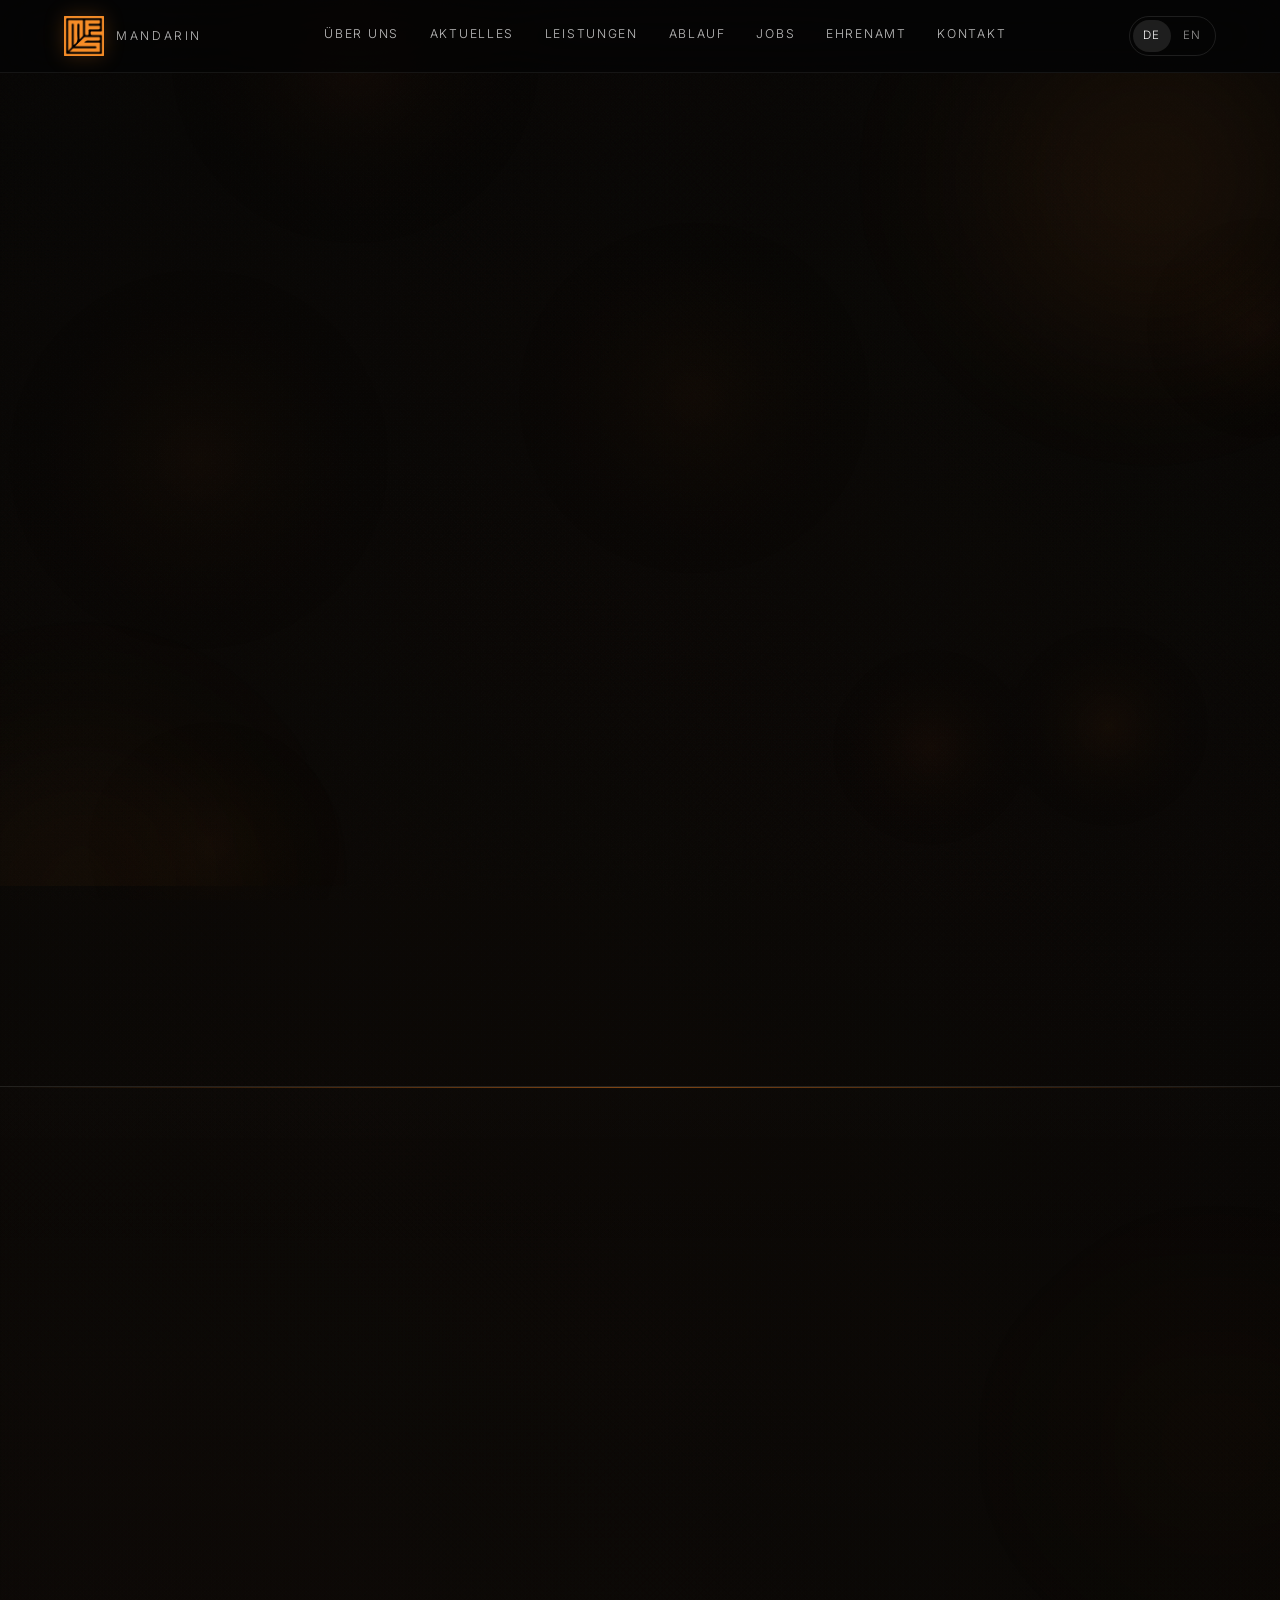
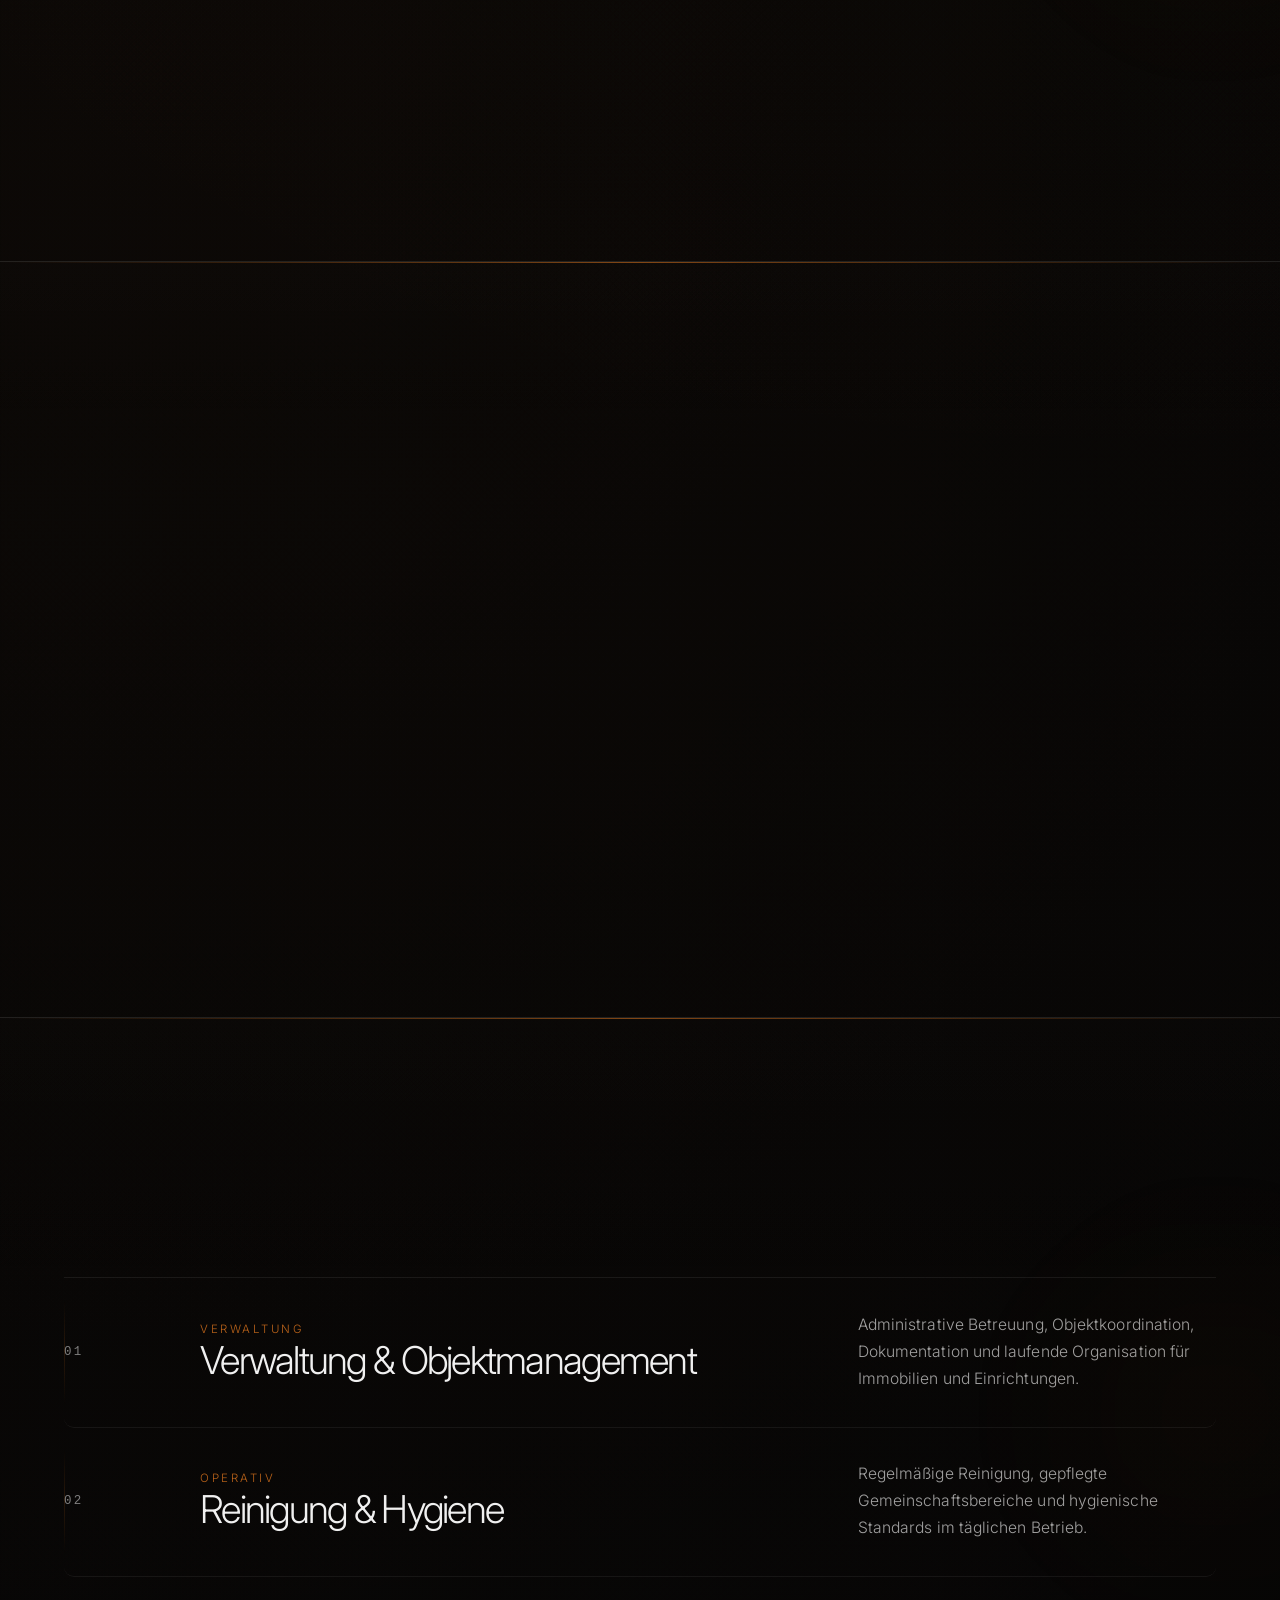
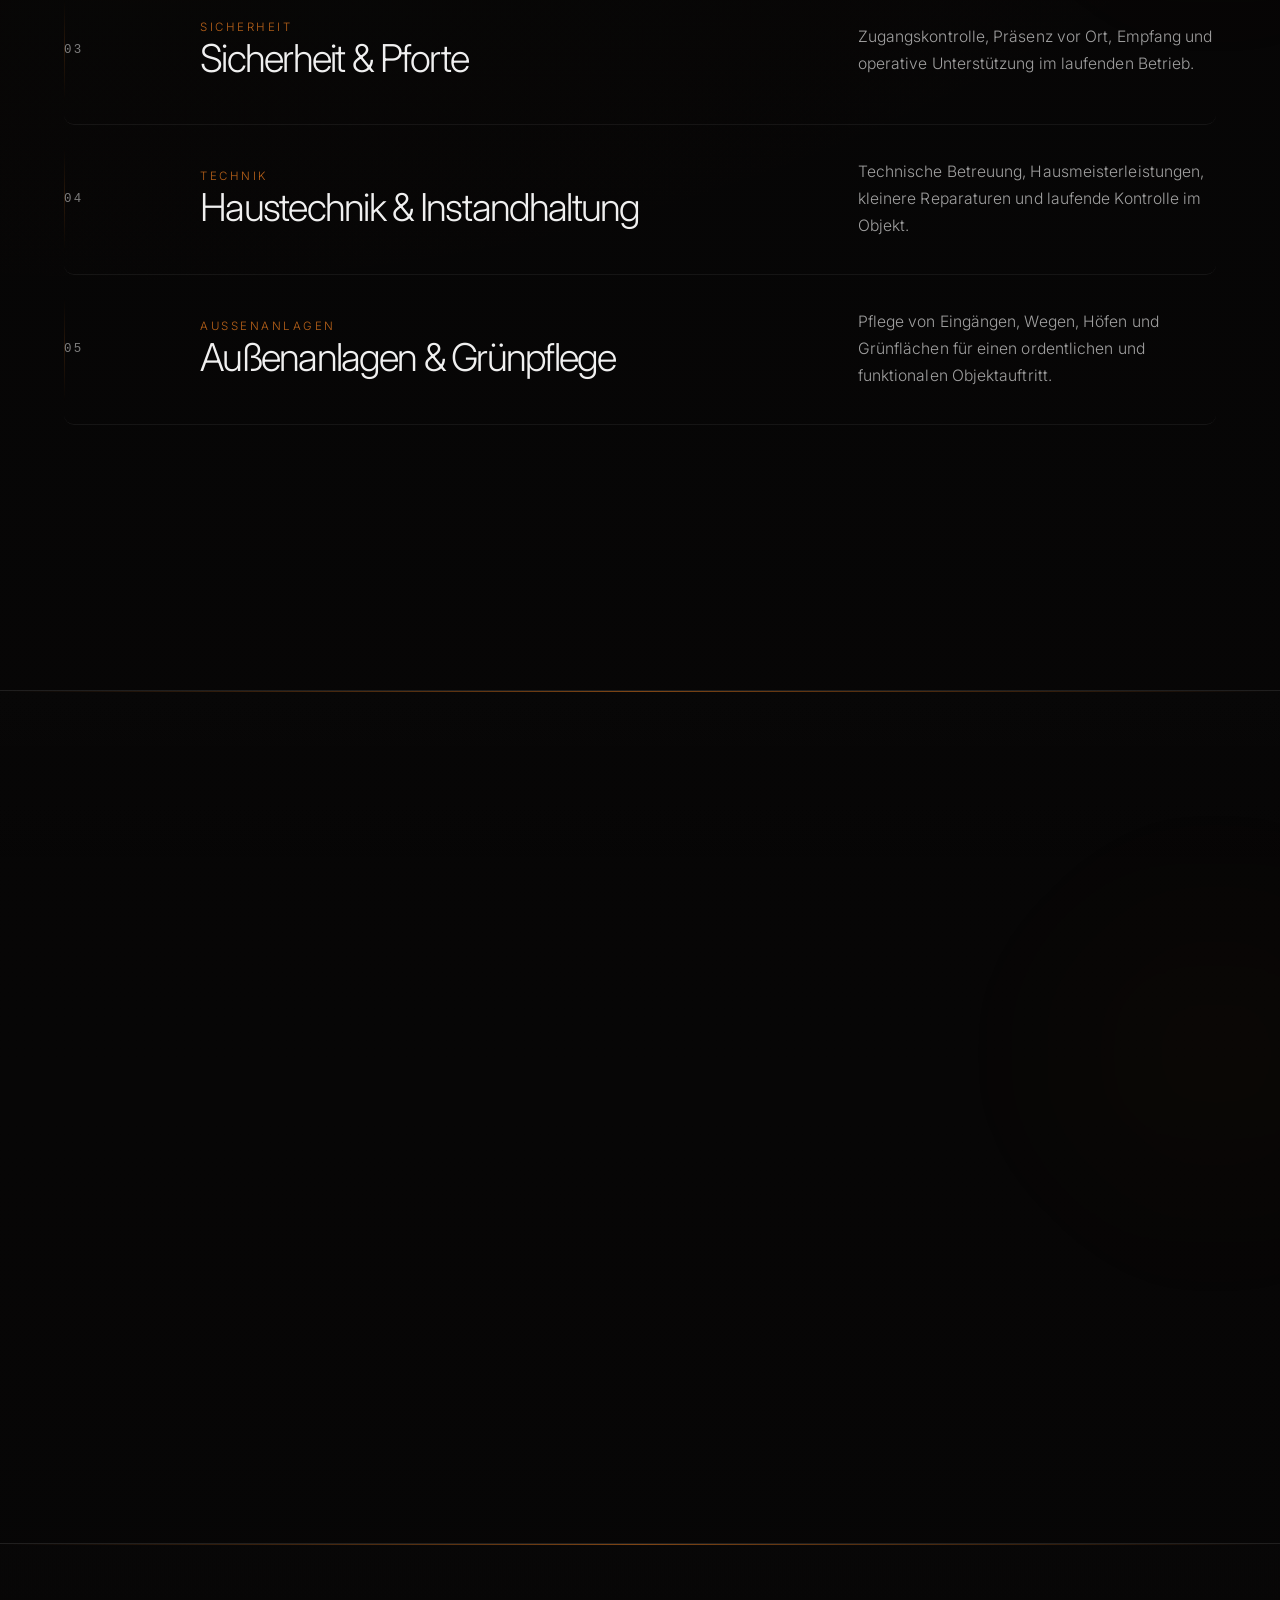
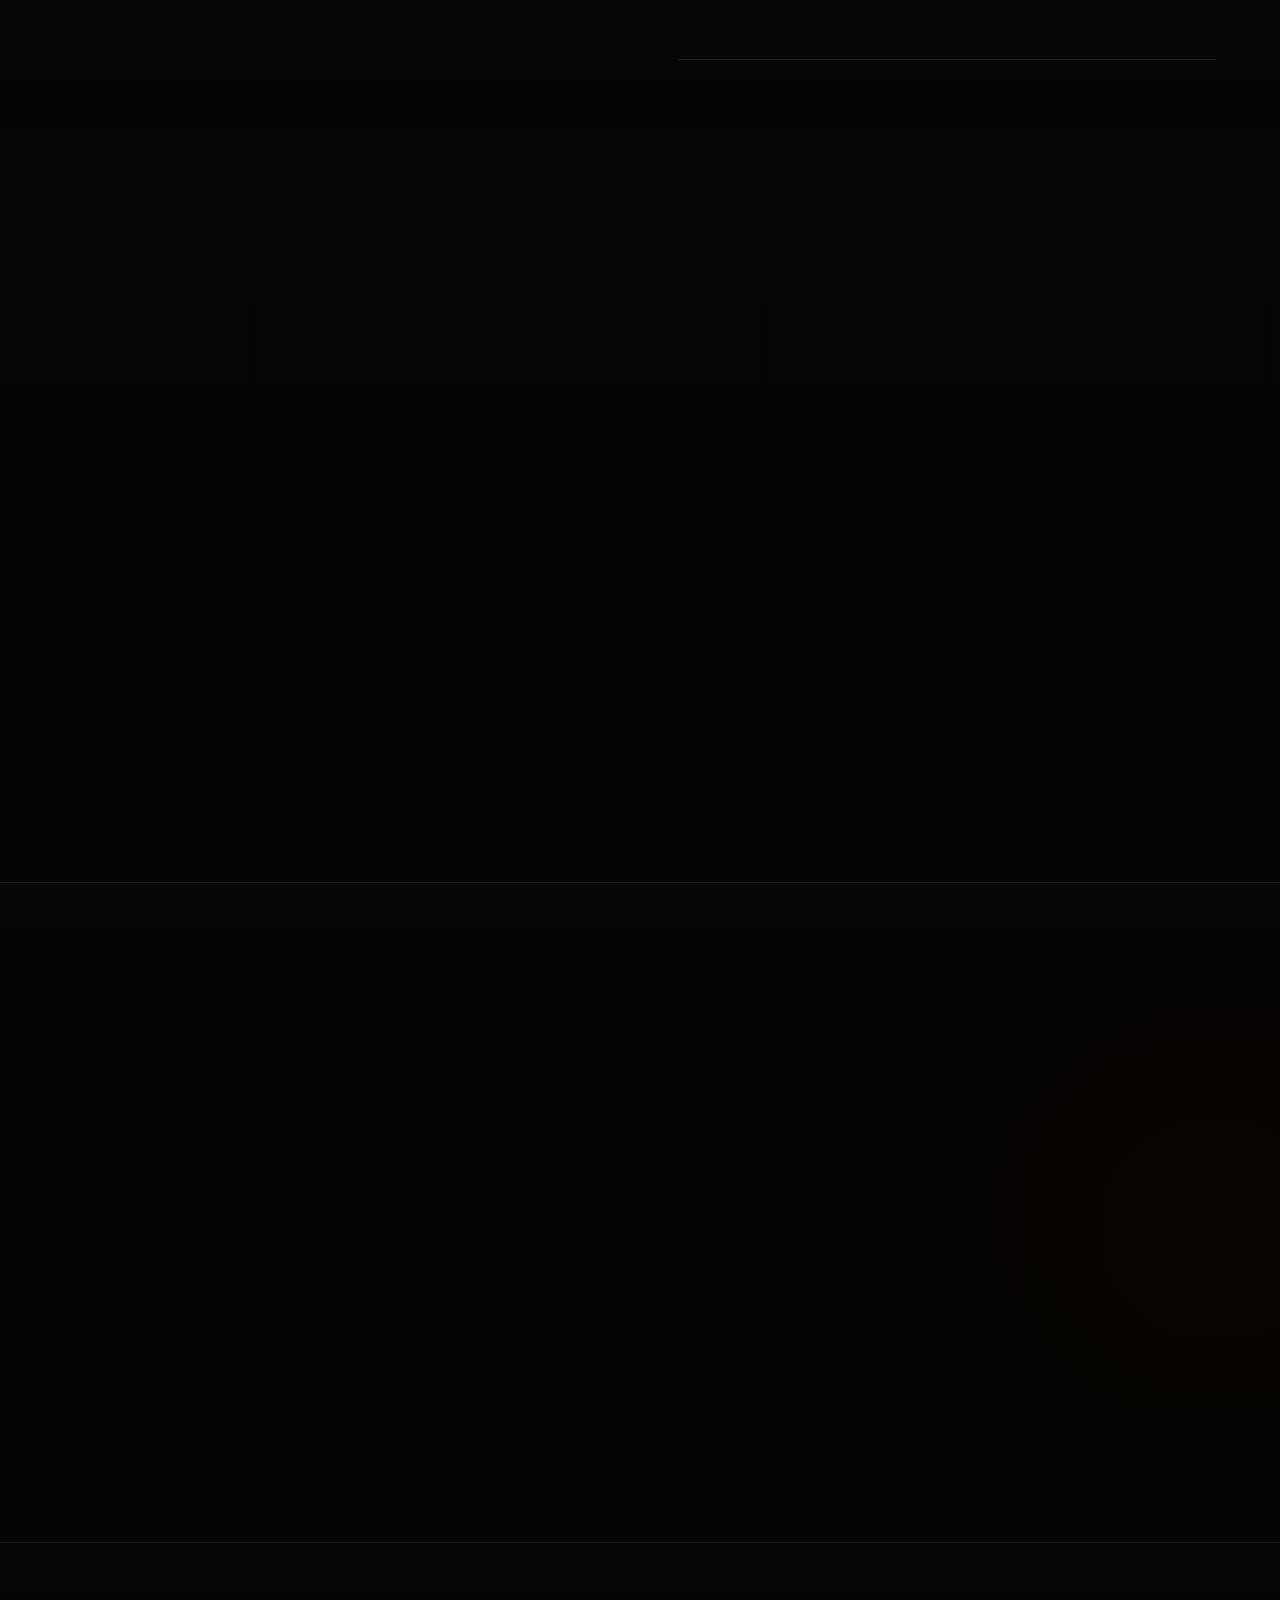
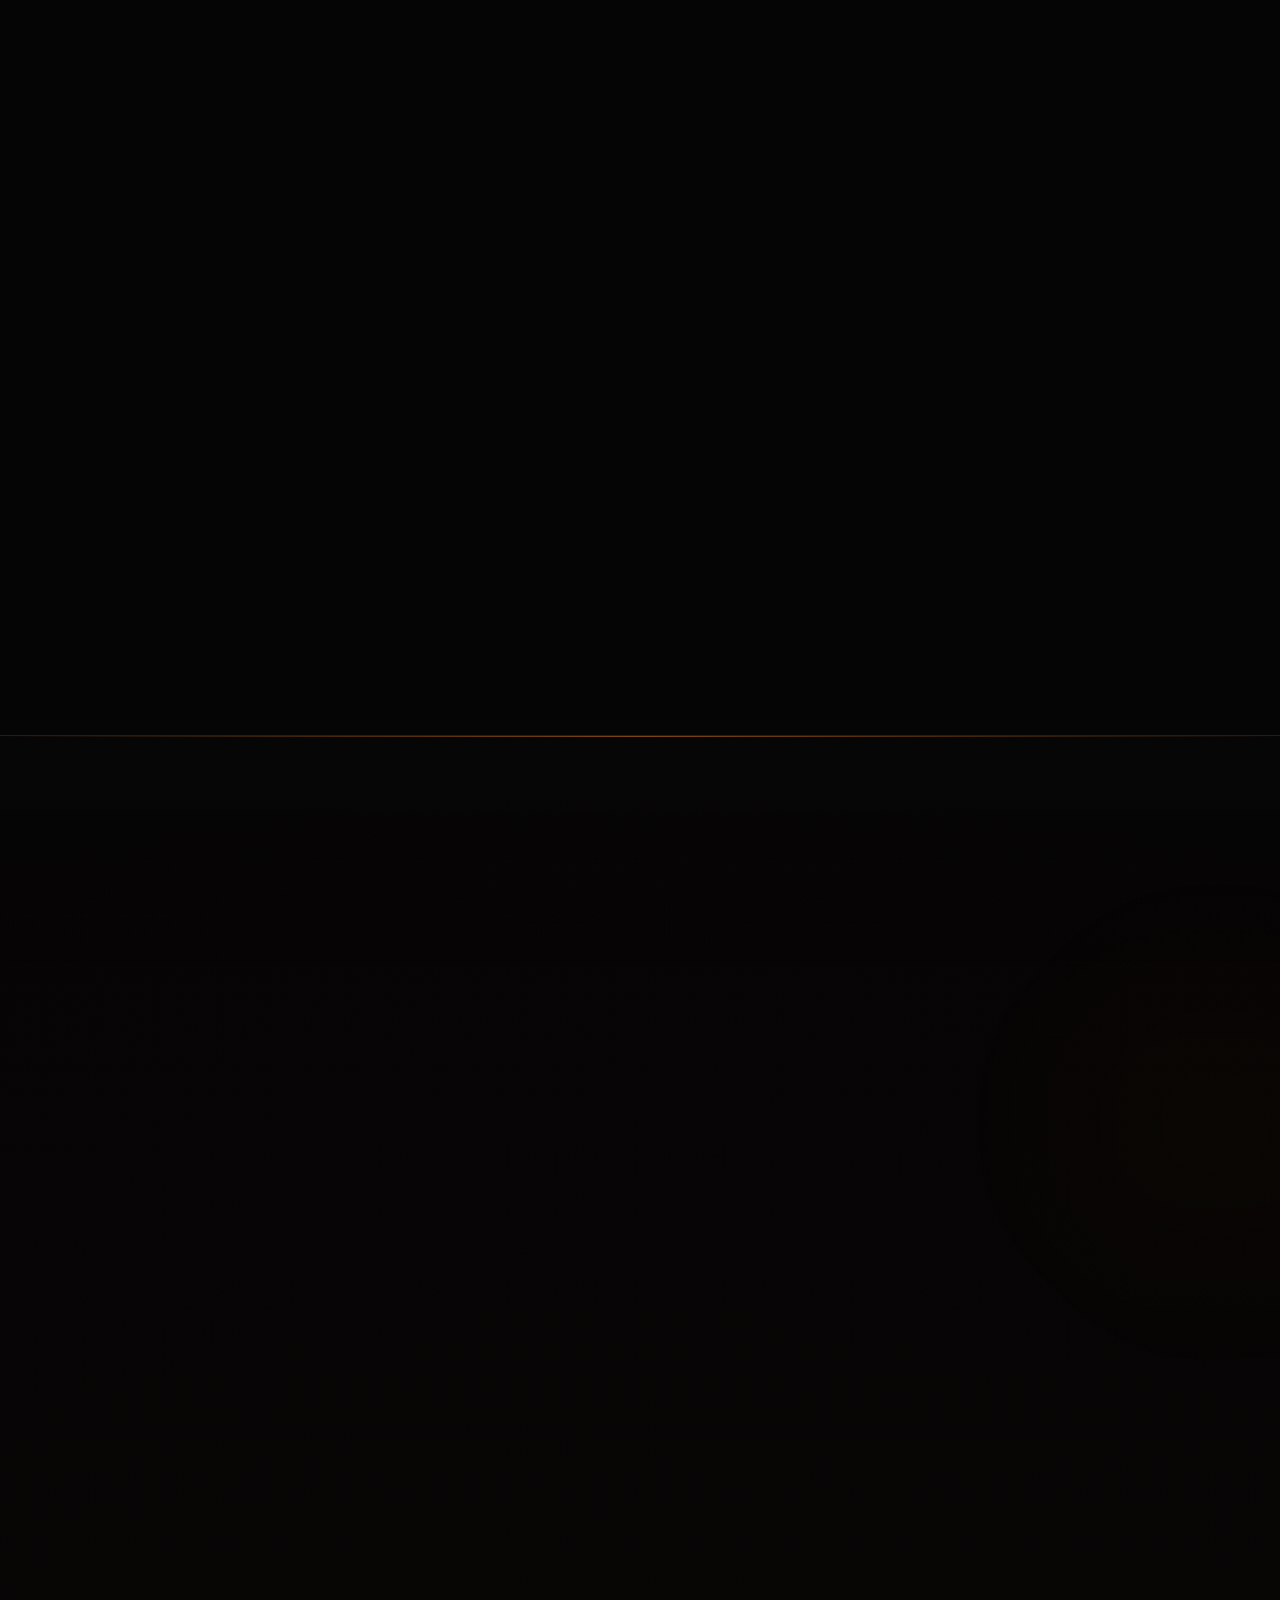
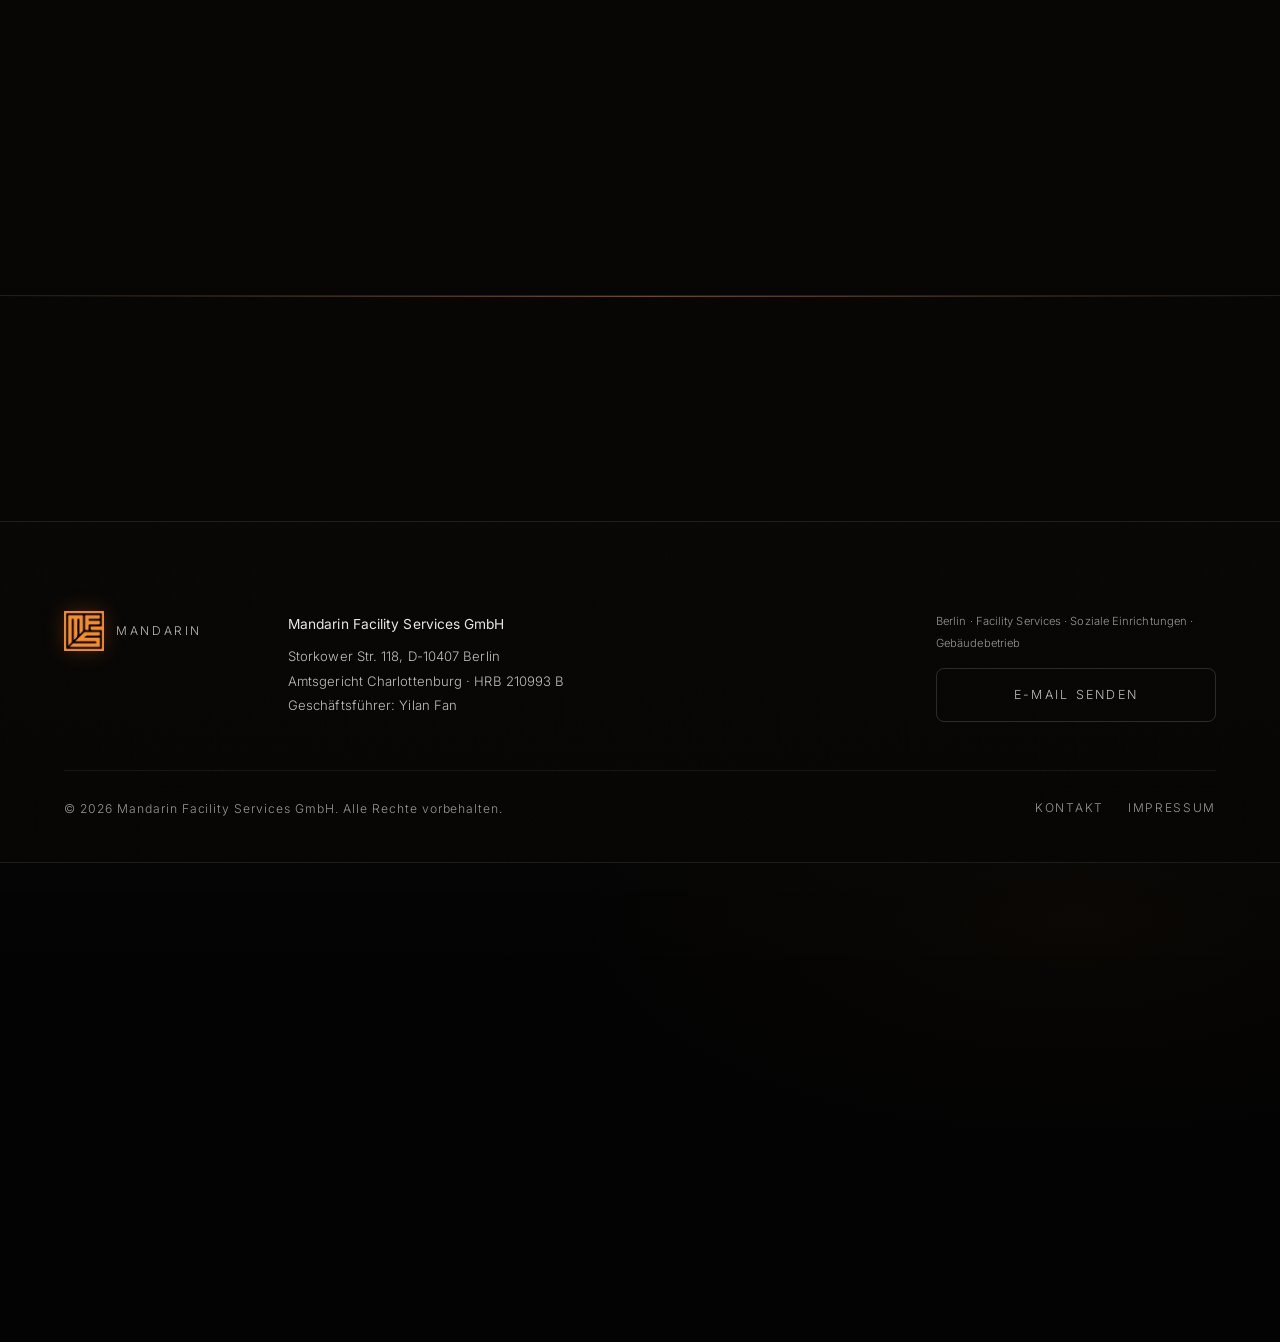
==== commit 8d3957bf: "Update index.html" ====
--- a/index.html
+++ b/index.html
@@ -655,6 +655,12 @@
 @media(max-width:620px){.jobs-teaser-card{padding:30px 22px;border-radius:22px}.jobs-teaser-button{width:100%}}
 </style>
 
+<style id="mandarin-mobile-language-fix">
+.mobile-lang{display:flex!important;gap:10px!important;margin-top:34px!important}
+.mobile-lang .lang-btn,.lang-switch .lang-btn{pointer-events:auto!important}
+.lang-btn.is-active{background:rgba(255,255,255,.1)!important;color:rgba(255,255,255,.96)!important}
+</style>
+
 </head>
 
 <body>
@@ -681,8 +687,8 @@
 
       <div class="nav-right">
         <div class="lang-switch" aria-label="Sprache / Language">
-          <button class="lang-btn is-active" data-lang="de" type="button">DE</button>
-          <button class="lang-btn" data-lang="en" type="button">EN</button>
+          <button class="lang-btn is-active" data-lang="de" type="button" data-lang="de">DE</button>
+          <button class="lang-btn" data-lang="en" type="button" data-lang="en">EN</button>
         </div>
         <button class="hamburger" id="hamburger" type="button" aria-label="Menü öffnen" aria-expanded="false" aria-controls="mobile-menu">
           <span></span><span></span><span></span>
@@ -702,8 +708,8 @@
     <a href="#kontakt"   data-i18n="navContact">Kontakt</a>
     <a href="#impressum" data-i18n="navImprint">Impressum</a>
     <div class="mobile-lang">
-      <button class="lang-btn is-active" data-lang="de" type="button">DE</button>
-      <button class="lang-btn" data-lang="en" type="button">EN</button>
+      <button class="lang-btn is-active" data-lang="de" type="button" data-lang="de">DE</button>
+      <button class="lang-btn" data-lang="en" type="button" data-lang="en">EN</button>
     </div>
   </nav>
 
@@ -1324,7 +1330,7 @@
 
       newsIntro:"Updates from our operations and the social context of our properties.",
       newsTag1:"Current", newsTitle1:"We're hiring",
-      newsText1:"We are currently looking for reliable staff in cleaning, security, administration, and technical support. Open positions are listed in the Jobs section.",
+      newsText1:"We are currently looking for reliable staff in cleaning, security, administration, and technical support. <span data-i18n="jobs.page.title">Open positions</span> are listed in the Jobs section.",
       newsTag2:"Properties", newsTitle2:"New projects in Berlin",
       newsText2:"Mandarin is currently managing additional community housing and social properties across Berlin. Contact us if you're interested in working together.",
       newsTag3:"Community", newsTitle3:"Volunteer engagement",
@@ -1926,13 +1932,41 @@
     <div class="jobs-teaser-card reveal">
       <div>
         <span class="jobs-teaser-kicker">07 / Jobs</span>
-        <h2 class="jobs-teaser-title">Open positions at Mandarin.</h2>
+        <h2 class="jobs-teaser-title"><span data-i18n="jobs.teaser.title">Open positions at Mandarin.</span></h2>
       </div>
-      <p class="jobs-teaser-copy">Cleaning, security, technical support, property care and administration roles for Berlin. Current openings are managed from a simple Google Sheet.</p>
-      <a class="jobs-teaser-button" href="jobs.html">View all positions</a>
+      <p class="jobs-teaser-copy"><span data-i18n="jobs.teaser.copy">Cleaning, security, technical support, property care and administration roles for Berlin. <span data-i18n="jobs.page.current">Current openings</span> are managed from a simple Google Sheet.</span></p>
+      <a class="jobs-teaser-button" href="jobs.html"><span data-i18n="jobs.teaser.button">View all positions</span></a>
     </div>
   </div>
 </section>
 
+<script id="mandarin-language-switch-fix">
+(function(){
+  const dict={
+    de:{"nav.about":"Über uns","nav.news":"Aktuelles","nav.services":"Leistungen","nav.process":"Ablauf","nav.jobs":"Jobs","nav.community":"Soziales","nav.contact":"Kontakt","jobs.teaser.title":"Offene Stellen bei Mandarin.","jobs.teaser.copy":"Reinigung, Sicherheit, technische Unterstützung, Objektpflege und Verwaltung in Berlin. Aktuelle Stellen können über ein einfaches Google Sheet gepflegt werden.","jobs.teaser.button":"Alle Stellen ansehen","jobs.page.label":"Jobs / Stellenangebote","jobs.page.title":"Offene Stellen","jobs.page.sub":"Aktuelle Möglichkeiten bei Mandarin Facility Services in Berlin. Stellenanzeigen können vom Kunden über ein Google Sheet aktualisiert werden.","jobs.page.current":"Aktuelle Stellen","jobs.page.refresh":"Aktualisieren","jobs.page.note":"Google-Sheet-Spalten: Title, Location, Type, Start, Description, PDF, Status. Nur Zeilen mit Status = open werden angezeigt."},
+    en:{"nav.about":"About","nav.news":"News","nav.services":"Services","nav.process":"Process","nav.jobs":"Jobs","nav.community":"Community","nav.contact":"Contact","jobs.teaser.title":"Open positions at Mandarin.","jobs.teaser.copy":"Cleaning, security, technical support, property care and administration roles for Berlin. Current openings are managed from a simple Google Sheet.","jobs.teaser.button":"View all positions","jobs.page.label":"Jobs / Open positions","jobs.page.title":"Open positions","jobs.page.sub":"Current opportunities at Mandarin Facility Services in Berlin. Job listings can be updated by the client through a Google Sheet.","jobs.page.current":"Current openings","jobs.page.refresh":"Refresh","jobs.page.note":"Google Sheet columns: Title, Location, Type, Start, Description, PDF, Status. Only rows with Status = open are shown."}
+  };
+  function setLang(lang){
+    if(!dict[lang]) return;
+    document.documentElement.lang=lang;
+    document.querySelectorAll("[data-i18n]").forEach(el=>{const k=el.dataset.i18n;if(dict[lang][k]) el.textContent=dict[lang][k];});
+    document.querySelectorAll(".lang-btn").forEach(btn=>{
+      const b=(btn.dataset.lang||btn.textContent||"").trim().toLowerCase();
+      const active=b===lang; btn.classList.toggle("is-active",active); btn.setAttribute("aria-pressed",active?"true":"false");
+    });
+    localStorage.setItem("mandarin-lang",lang);
+  }
+  document.querySelectorAll(".lang-btn").forEach(btn=>{
+    const lang=(btn.dataset.lang||btn.textContent||"").trim().toLowerCase();
+    if(lang==="de"||lang==="en"){
+      btn.dataset.lang=lang; btn.type="button";
+      btn.addEventListener("click",e=>{e.preventDefault(); setLang(lang);});
+    }
+  });
+  const saved=localStorage.getItem("mandarin-lang");
+  setLang(saved==="en"?"en":"de");
+})();
+</script>
+
 </body>
 </html>
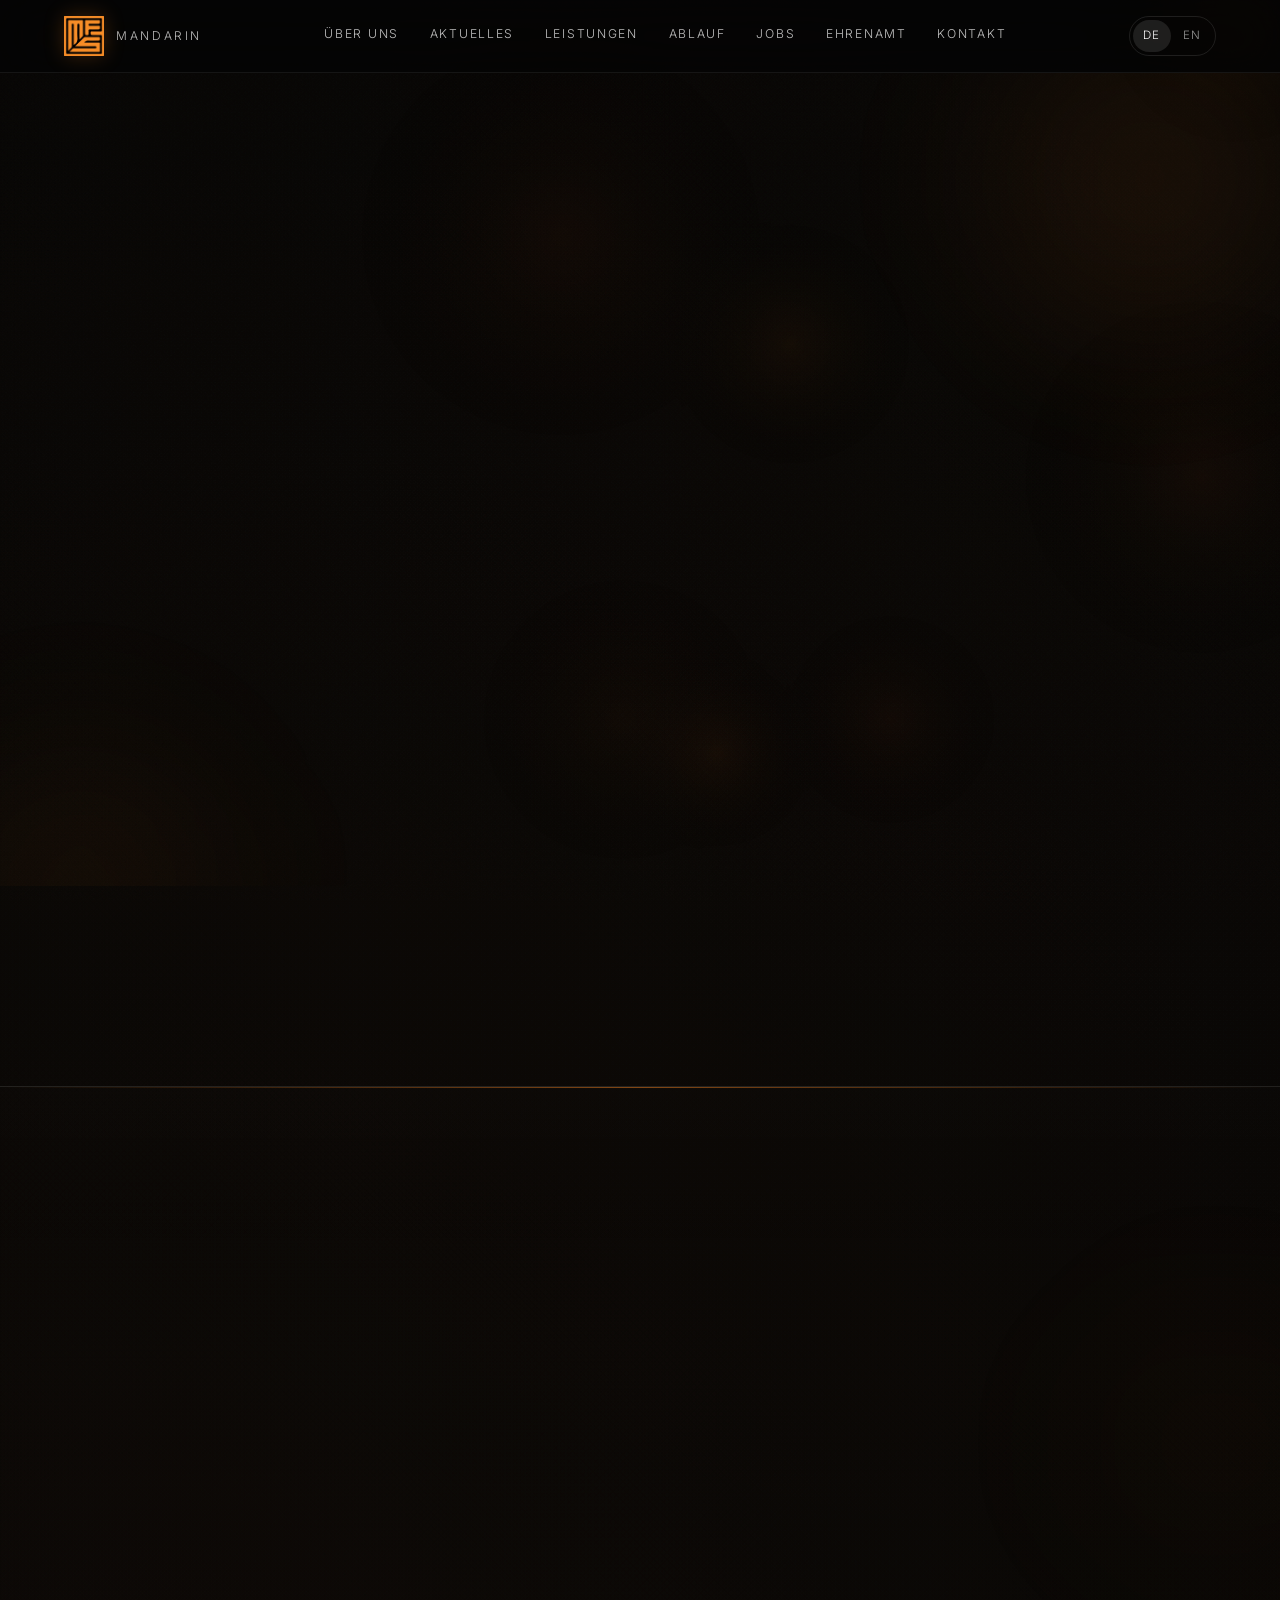
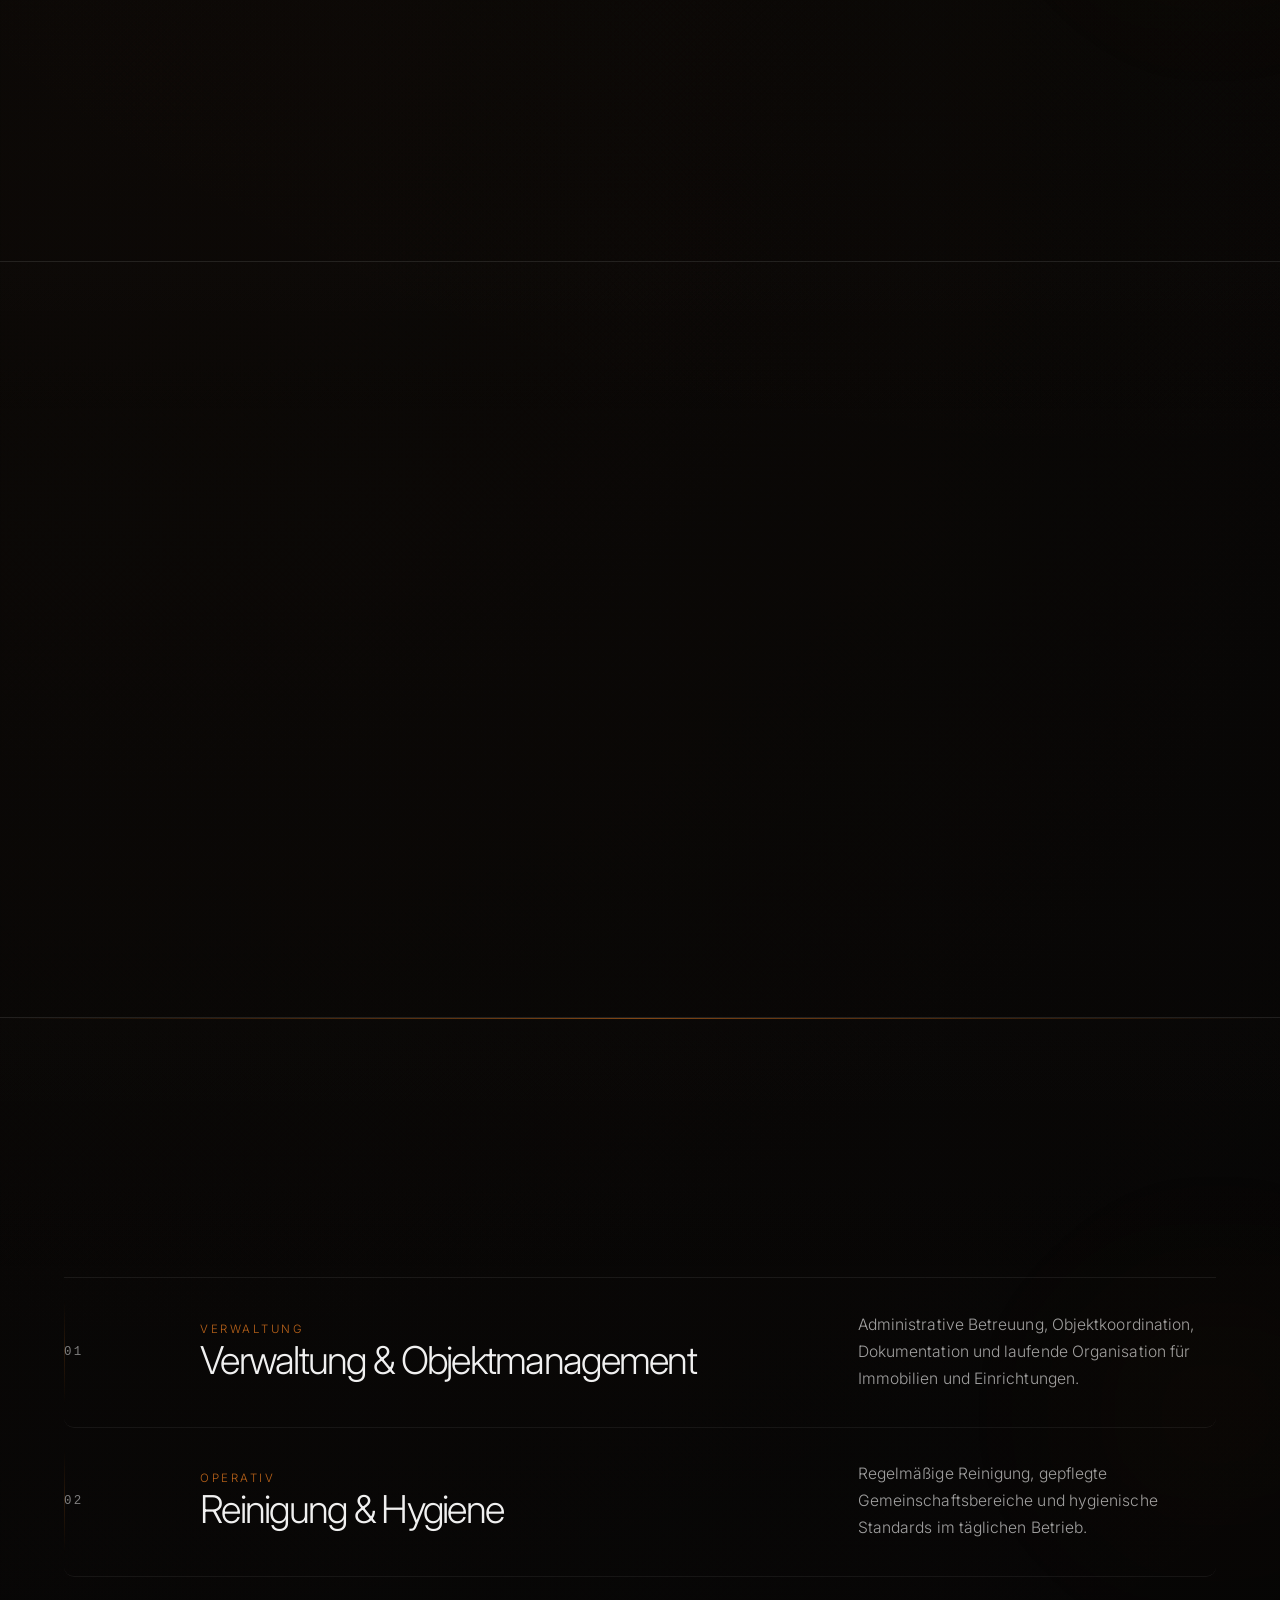
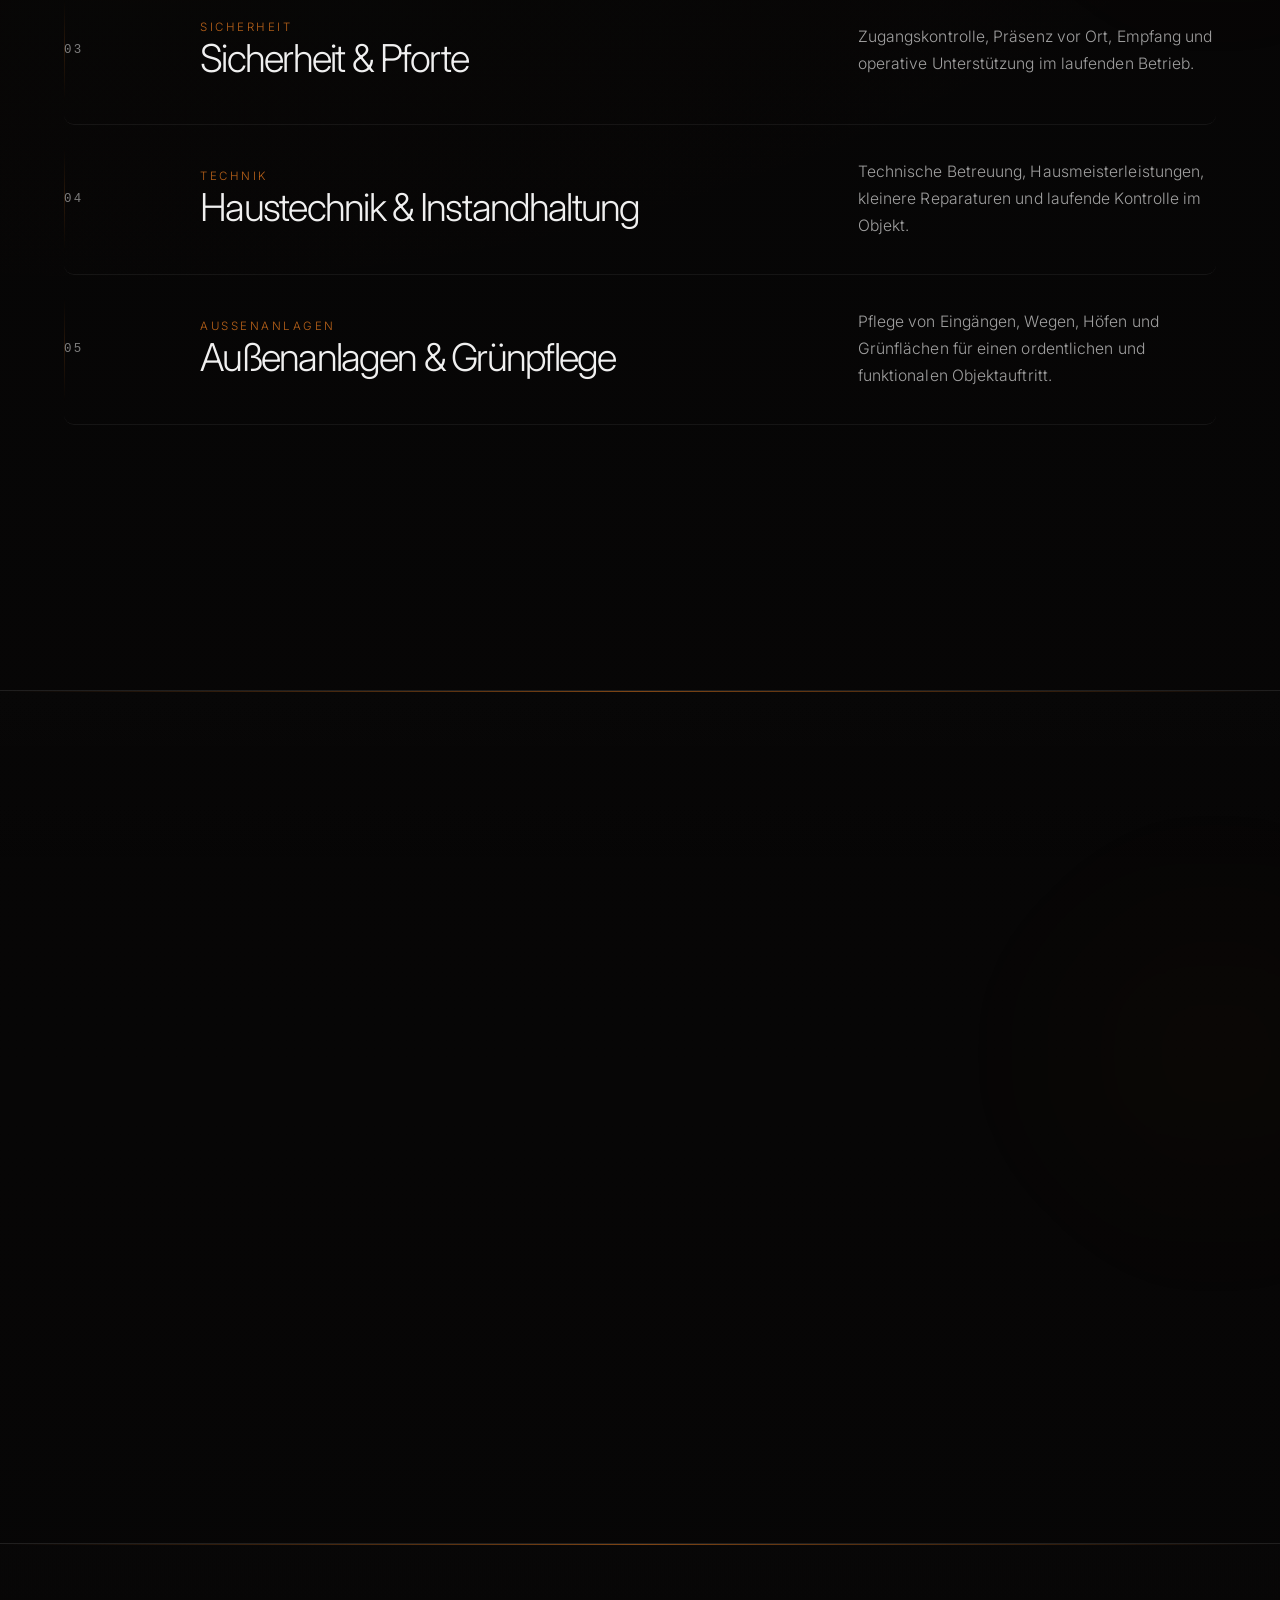
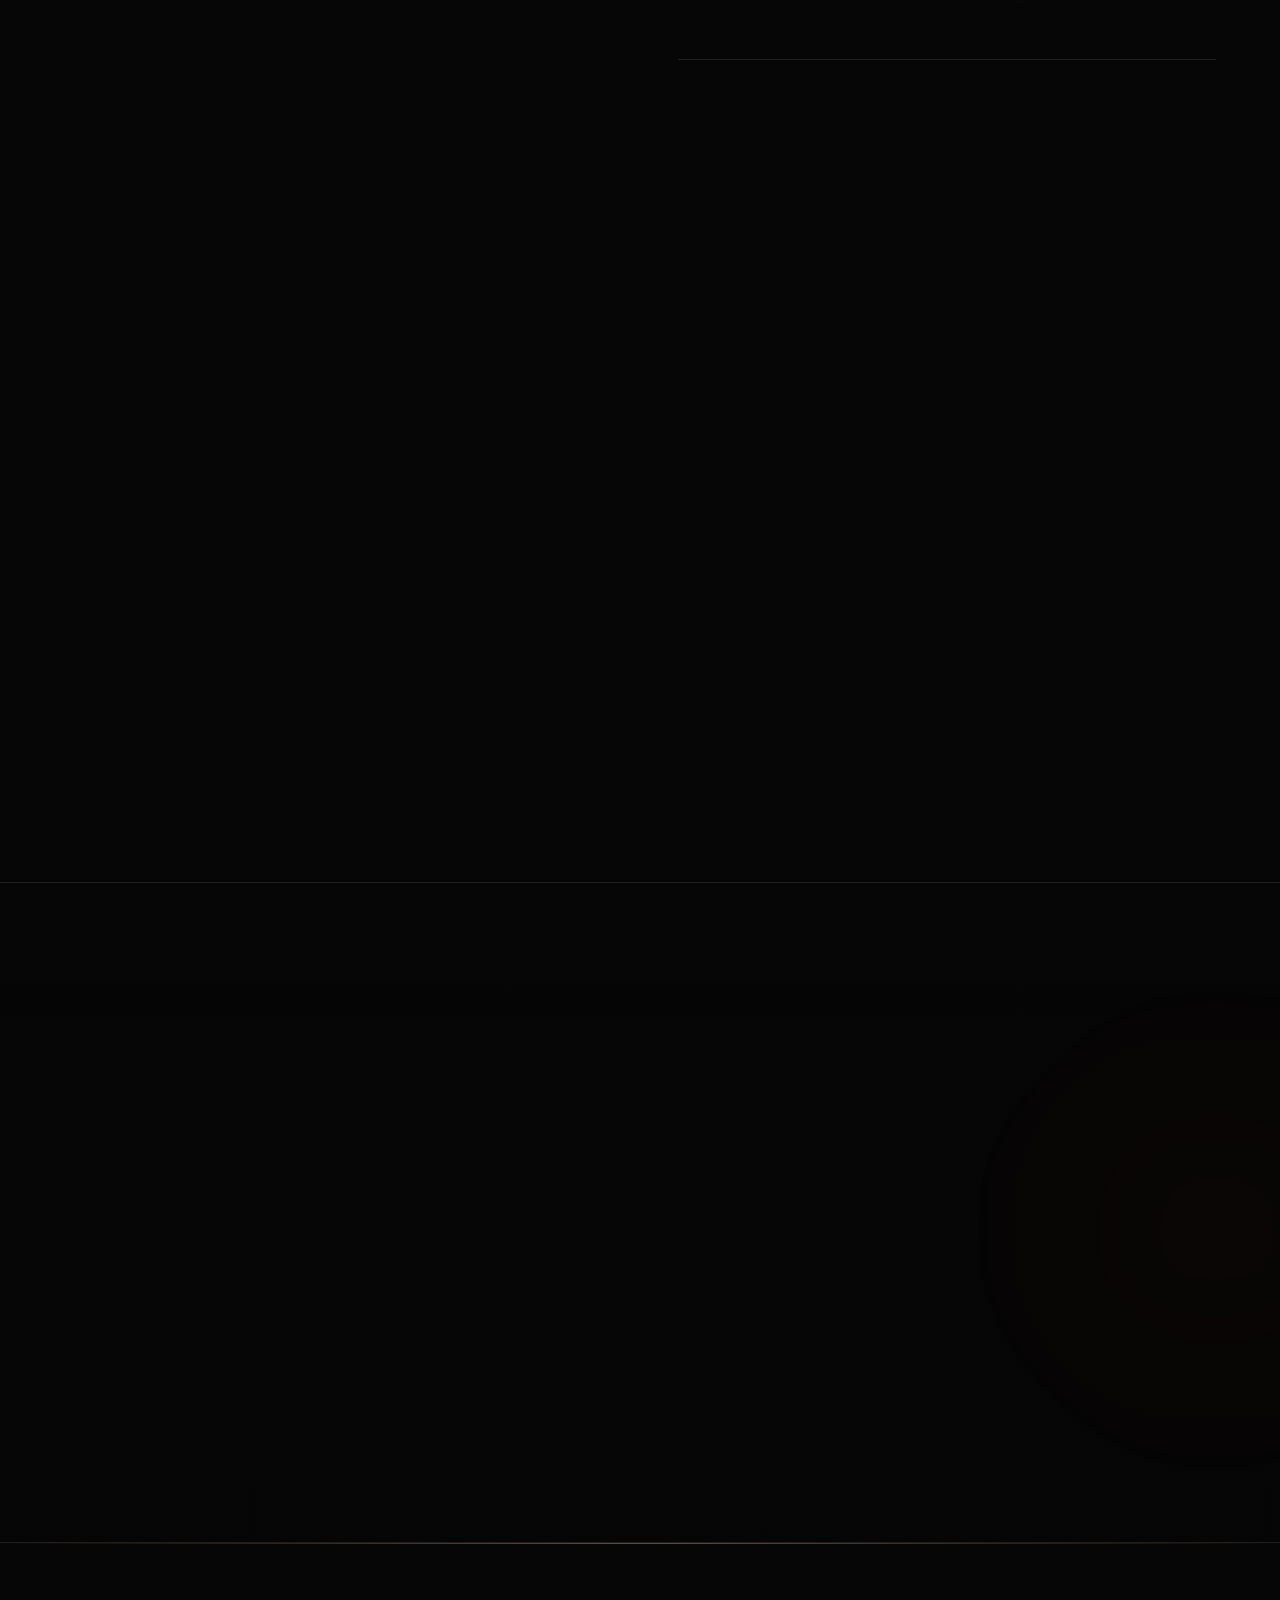
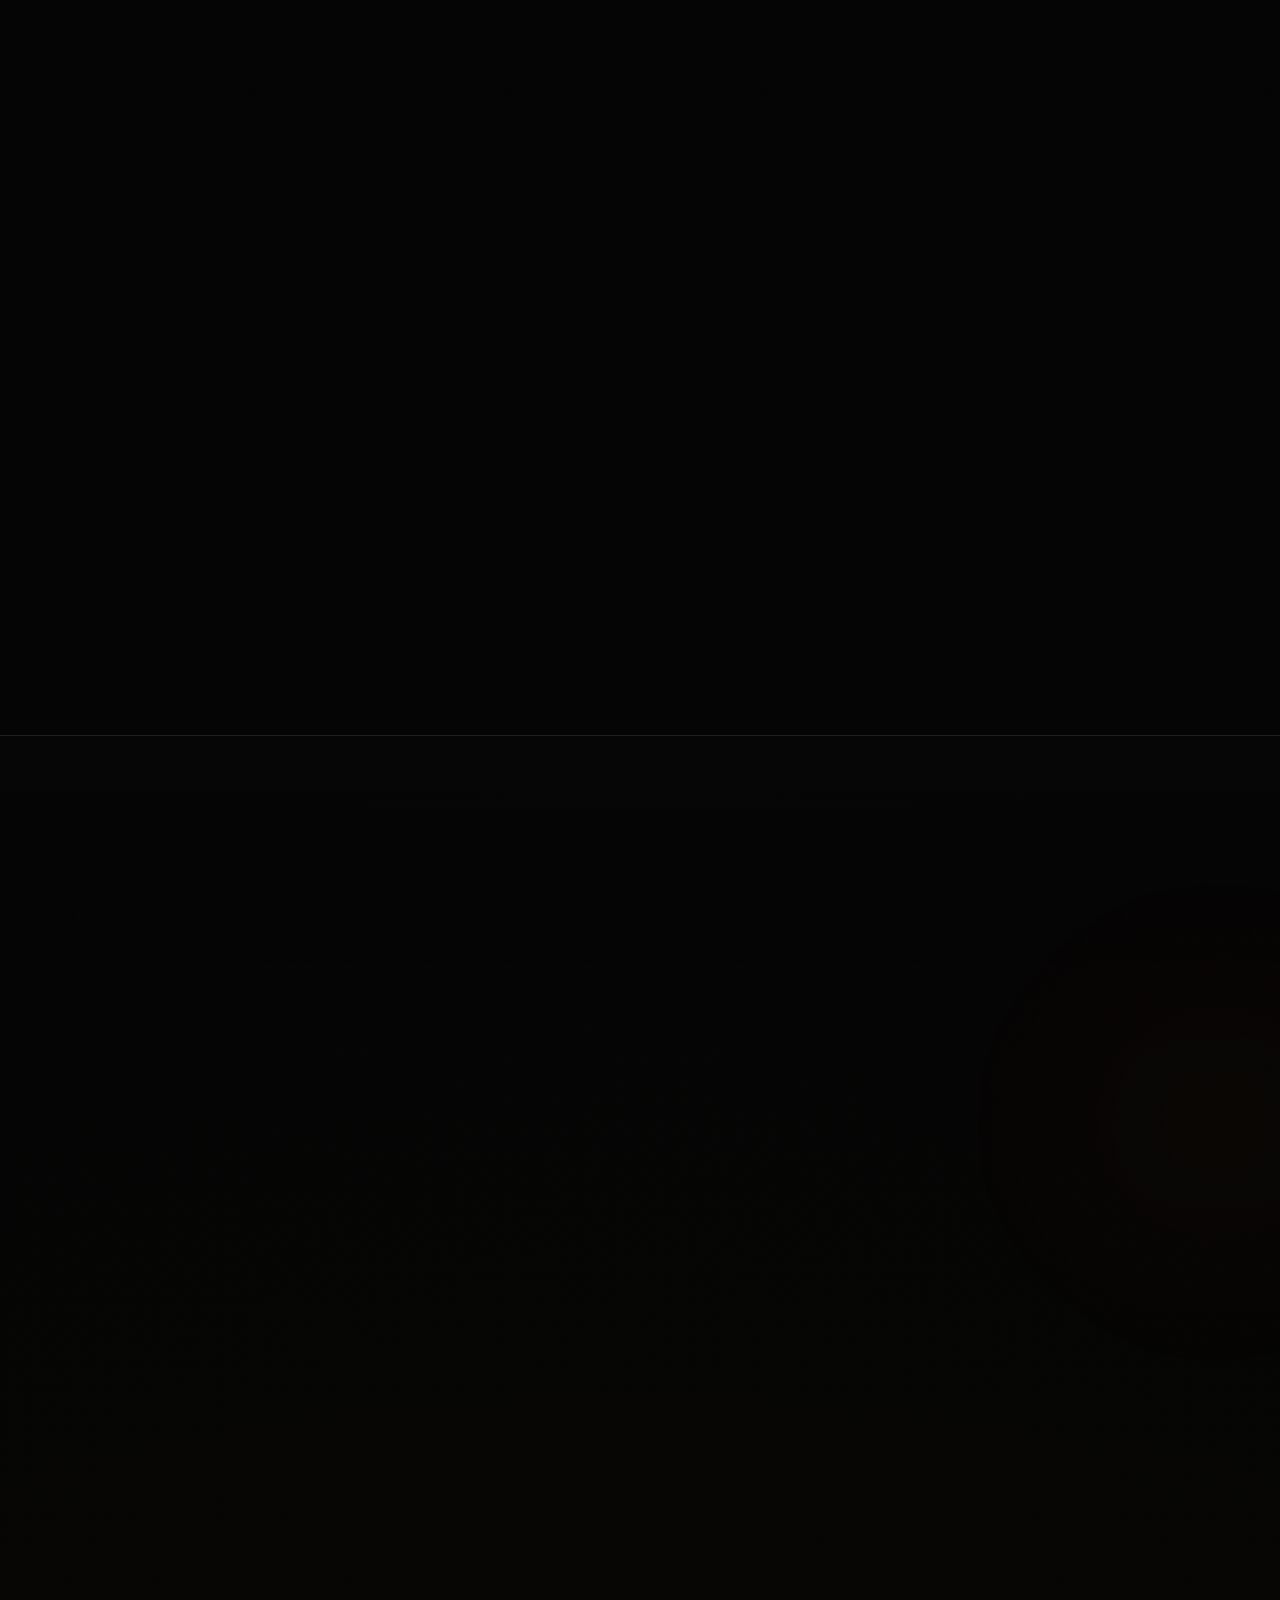
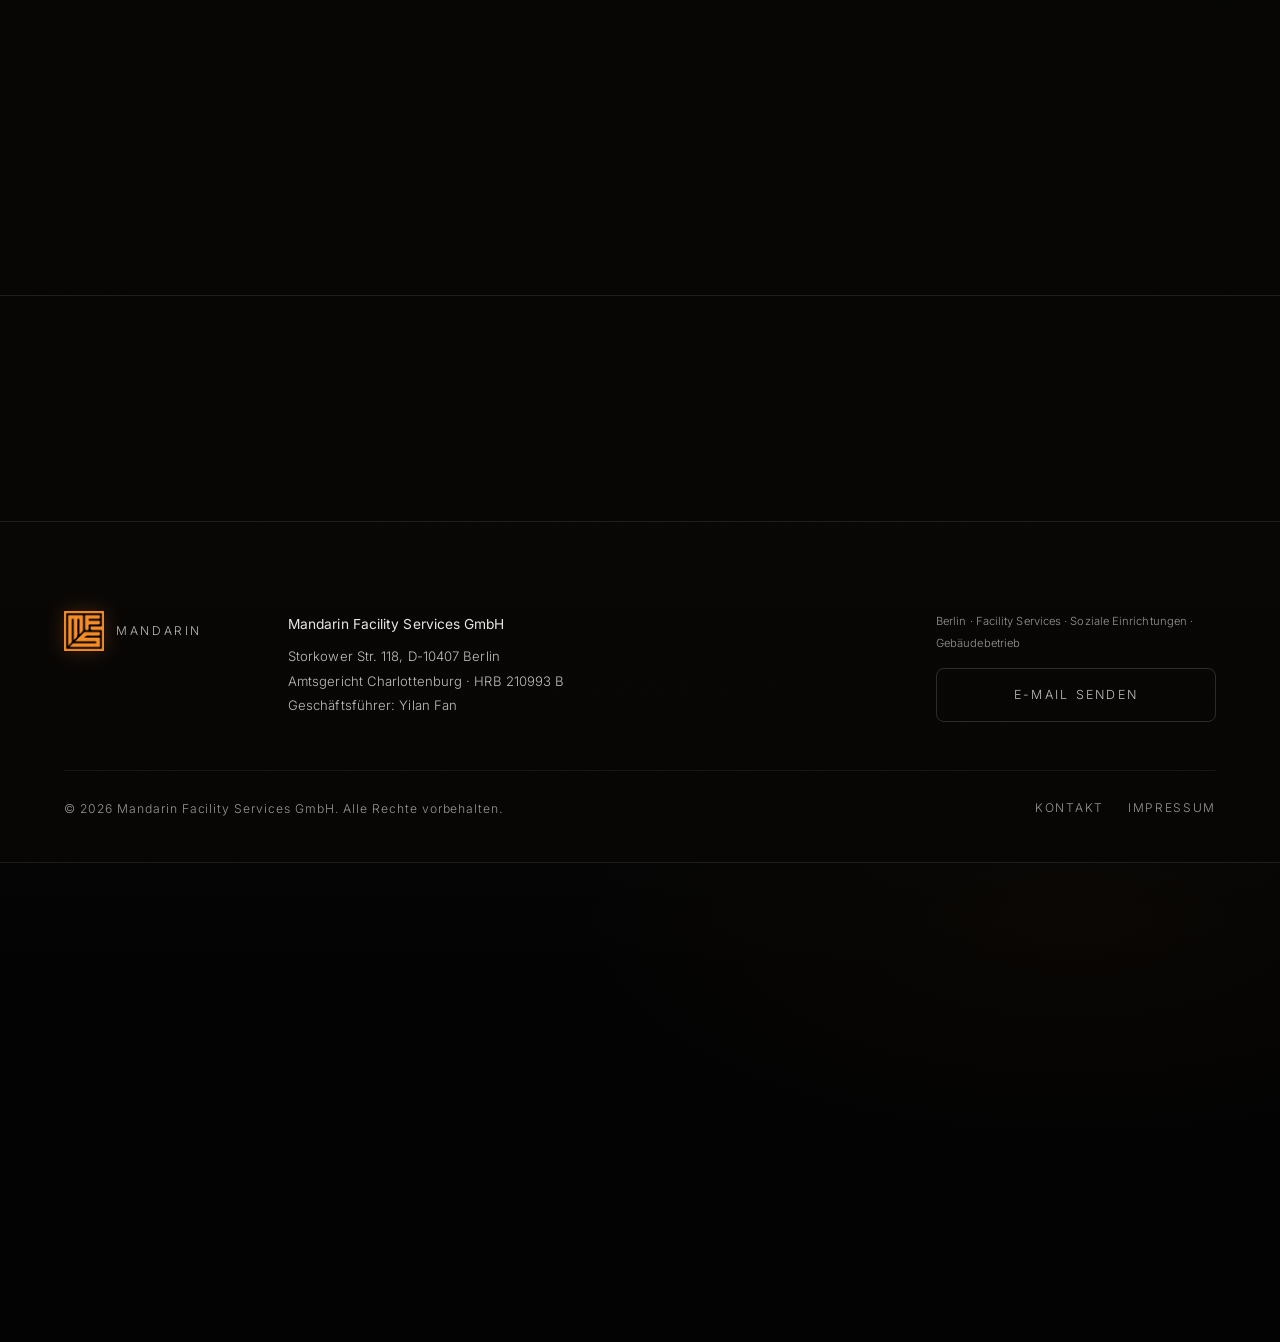
==== commit 01035a90: "Update index.html" ====
--- a/index.html
+++ b/index.html
@@ -225,7 +225,7 @@
 
 
 <!-- Clean transparent orange SVG favicon -->
-  <link rel="icon" type="image/png" href="[data-uri]">
+  <link rel="icon" type="image/png" href="mandarin_favicon.png" />
 
 
 
@@ -1943,8 +1943,8 @@
 <script id="mandarin-language-switch-fix">
 (function(){
   const dict={
-    de:{"nav.about":"Über uns","nav.news":"Aktuelles","nav.services":"Leistungen","nav.process":"Ablauf","nav.jobs":"Jobs","nav.community":"Soziales","nav.contact":"Kontakt","jobs.teaser.title":"Offene Stellen bei Mandarin.","jobs.teaser.copy":"Reinigung, Sicherheit, technische Unterstützung, Objektpflege und Verwaltung in Berlin. Aktuelle Stellen können über ein einfaches Google Sheet gepflegt werden.","jobs.teaser.button":"Alle Stellen ansehen","jobs.page.label":"Jobs / Stellenangebote","jobs.page.title":"Offene Stellen","jobs.page.sub":"Aktuelle Möglichkeiten bei Mandarin Facility Services in Berlin. Stellenanzeigen können vom Kunden über ein Google Sheet aktualisiert werden.","jobs.page.current":"Aktuelle Stellen","jobs.page.refresh":"Aktualisieren","jobs.page.note":"Google-Sheet-Spalten: Title, Location, Type, Start, Description, PDF, Status. Nur Zeilen mit Status = open werden angezeigt."},
-    en:{"nav.about":"About","nav.news":"News","nav.services":"Services","nav.process":"Process","nav.jobs":"Jobs","nav.community":"Community","nav.contact":"Contact","jobs.teaser.title":"Open positions at Mandarin.","jobs.teaser.copy":"Cleaning, security, technical support, property care and administration roles for Berlin. Current openings are managed from a simple Google Sheet.","jobs.teaser.button":"View all positions","jobs.page.label":"Jobs / Open positions","jobs.page.title":"Open positions","jobs.page.sub":"Current opportunities at Mandarin Facility Services in Berlin. Job listings can be updated by the client through a Google Sheet.","jobs.page.current":"Current openings","jobs.page.refresh":"Refresh","jobs.page.note":"Google Sheet columns: Title, Location, Type, Start, Description, PDF, Status. Only rows with Status = open are shown."}
+    de:{"nav.about":"Über uns","nav.news":"Aktuelles","nav.services":"Leistungen","nav.process":"Ablauf","nav.jobs":"Jobs","nav.community":"Soziales","nav.contact":"Kontakt","jobs.teaser.title":"Offene Stellen bei Mandarin.","jobs.teaser.copy":"Aktuelle Stellen werden über ein einfaches Google Sheet gepflegt: Titel, Standort, Art, Startdatum, Beschreibung, PDF-Link und Status.","jobs.teaser.button":"Alle Stellen ansehen","jobs.page.label":"Jobs / Stellenangebote","jobs.page.title":"Offene Stellen","jobs.page.sub":"Aktuelle Möglichkeiten bei Mandarin Facility Services in Berlin. Stellenanzeigen können vom Kunden über ein Google Sheet aktualisiert werden.","jobs.page.current":"Aktuelle Stellen","jobs.page.refresh":"Aktualisieren","jobs.page.note":"Google-Sheet-Spalten: Title, Location, Type, Start, Description, PDF, Status. Nur Zeilen mit Status = open werden angezeigt."},
+    en:{"nav.about":"About","nav.news":"News","nav.services":"Services","nav.process":"Process","nav.jobs":"Jobs","nav.community":"Community","nav.contact":"Contact","jobs.teaser.title":"Open positions at Mandarin.","jobs.teaser.copy":"Current openings are managed through a simple Google Sheet with title, location, type, start date, description, PDF link and status.","jobs.teaser.button":"View all positions","jobs.page.label":"Jobs / Open positions","jobs.page.title":"Open positions","jobs.page.sub":"Current opportunities at Mandarin Facility Services in Berlin. Job listings can be updated by the client through a Google Sheet.","jobs.page.current":"Current openings","jobs.page.refresh":"Refresh","jobs.page.note":"Google Sheet columns: Title, Location, Type, Start, Description, PDF, Status. Only rows with Status = open are shown."}
   };
   function setLang(lang){
     if(!dict[lang]) return;
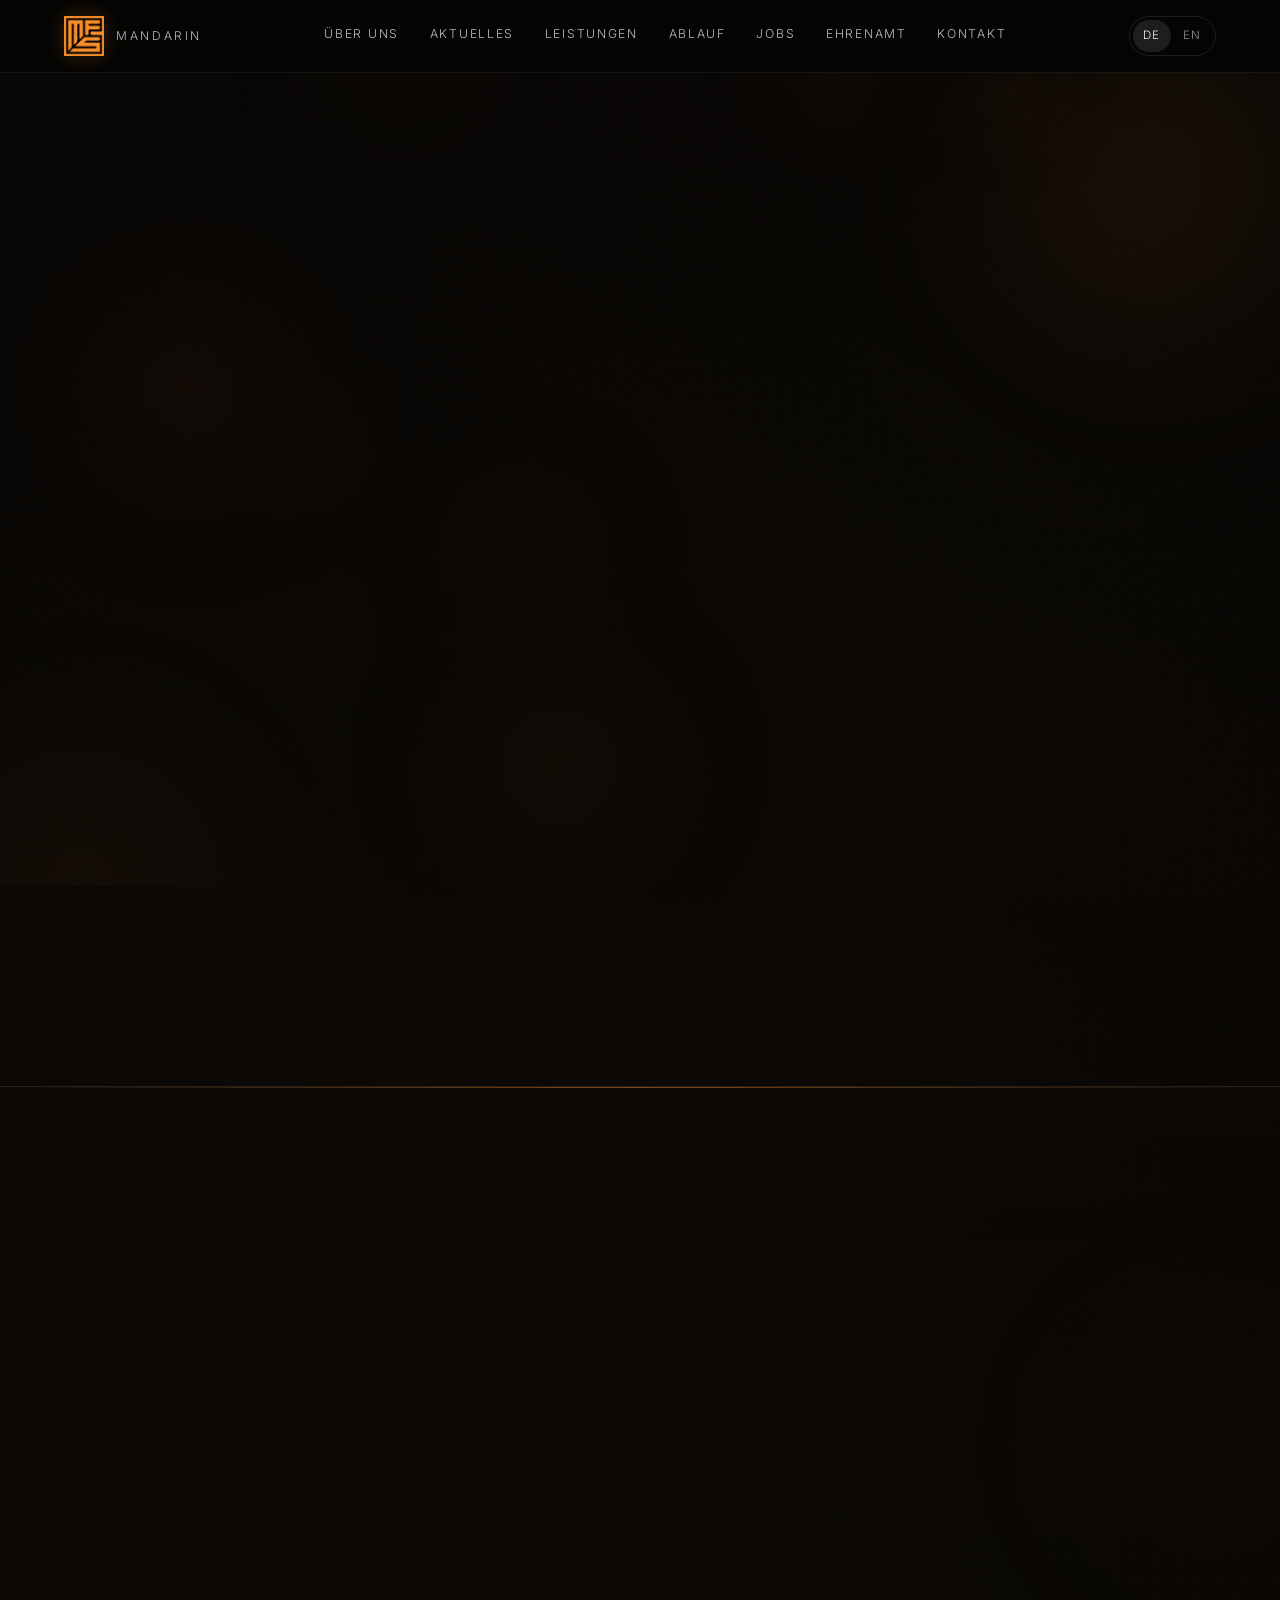
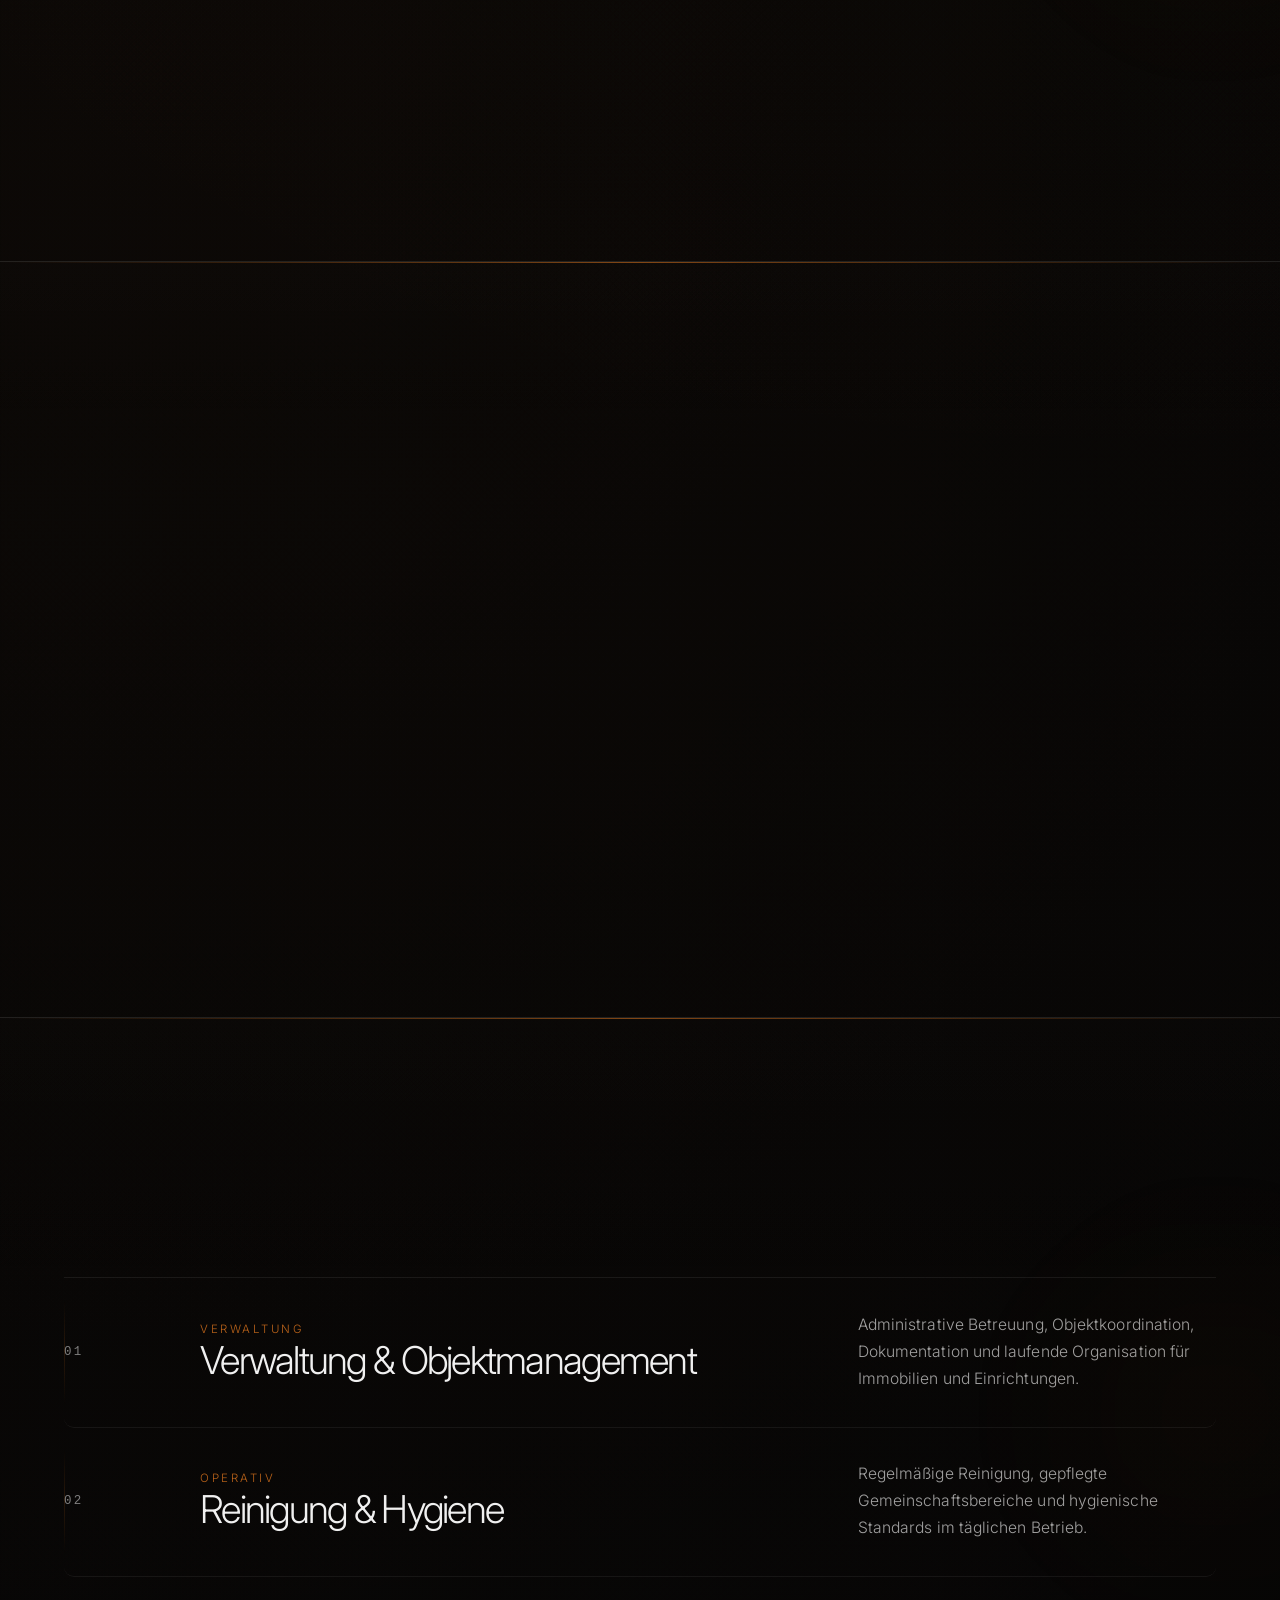
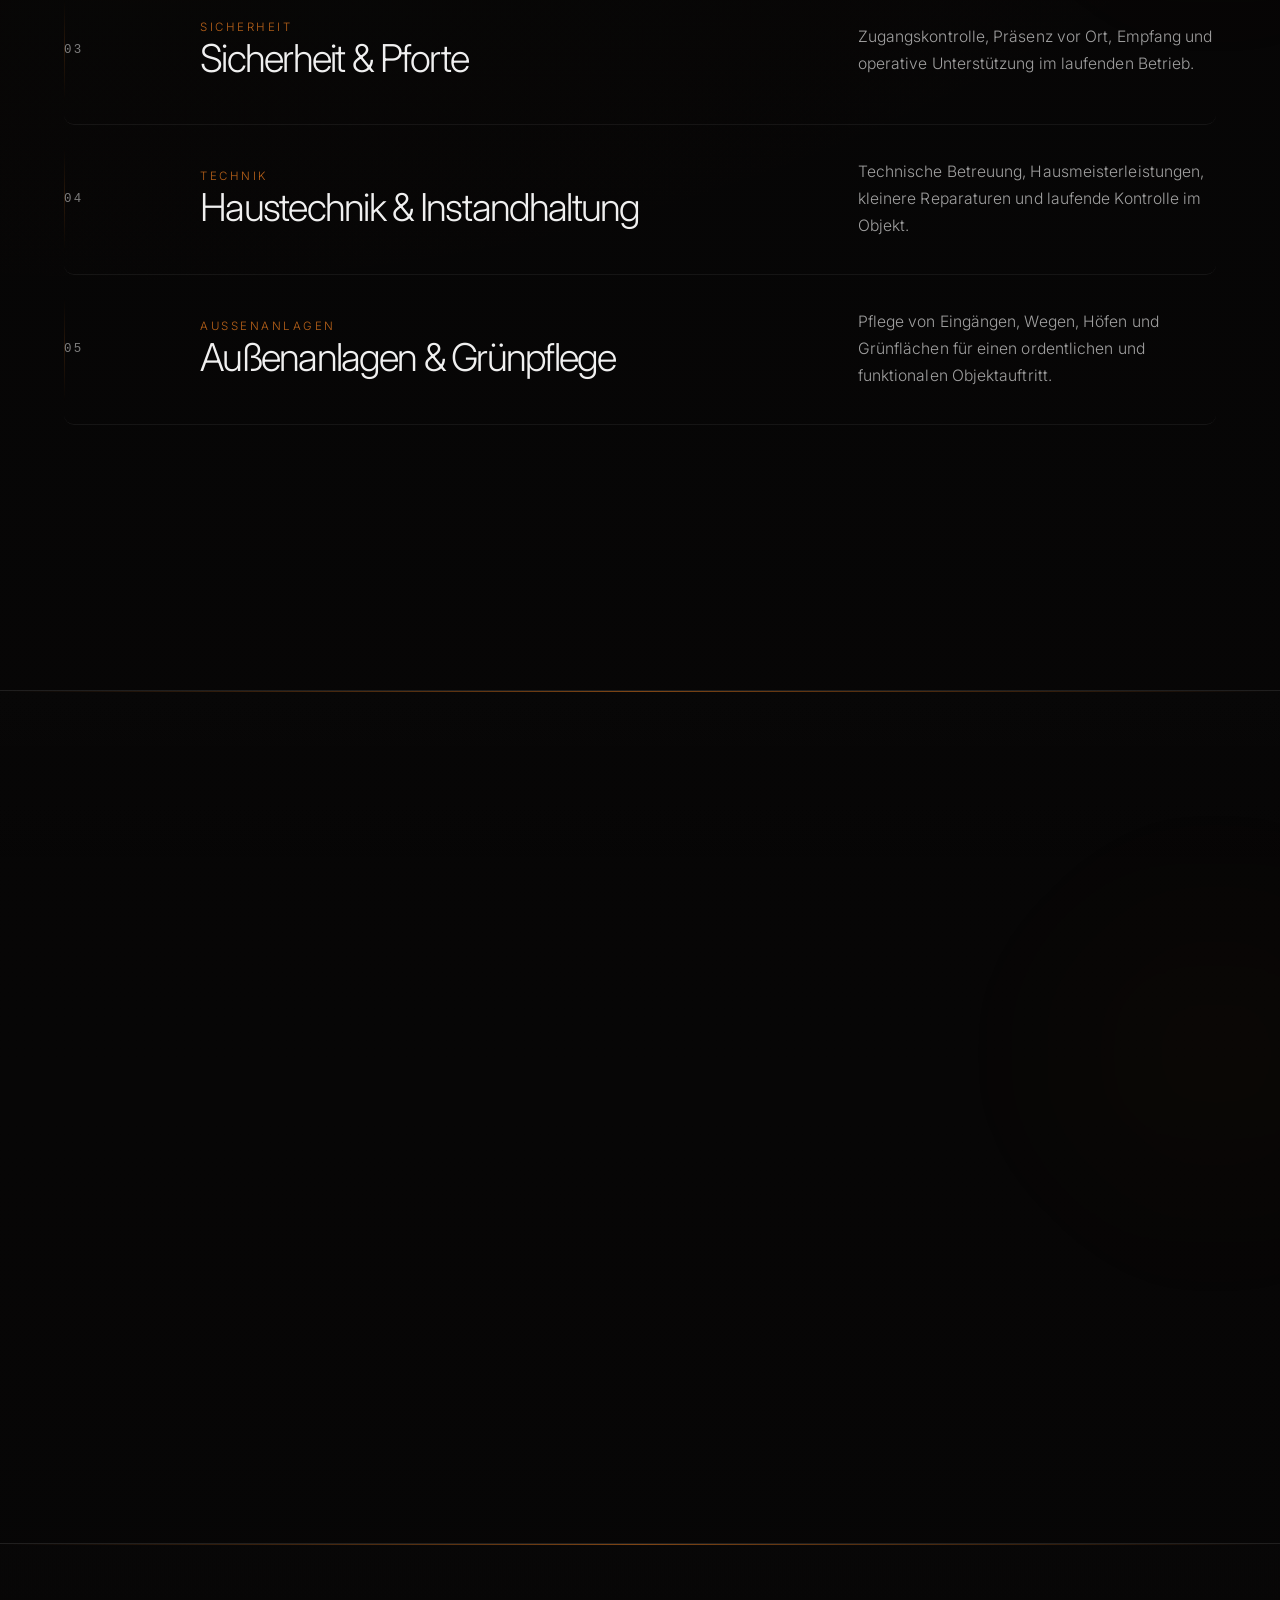
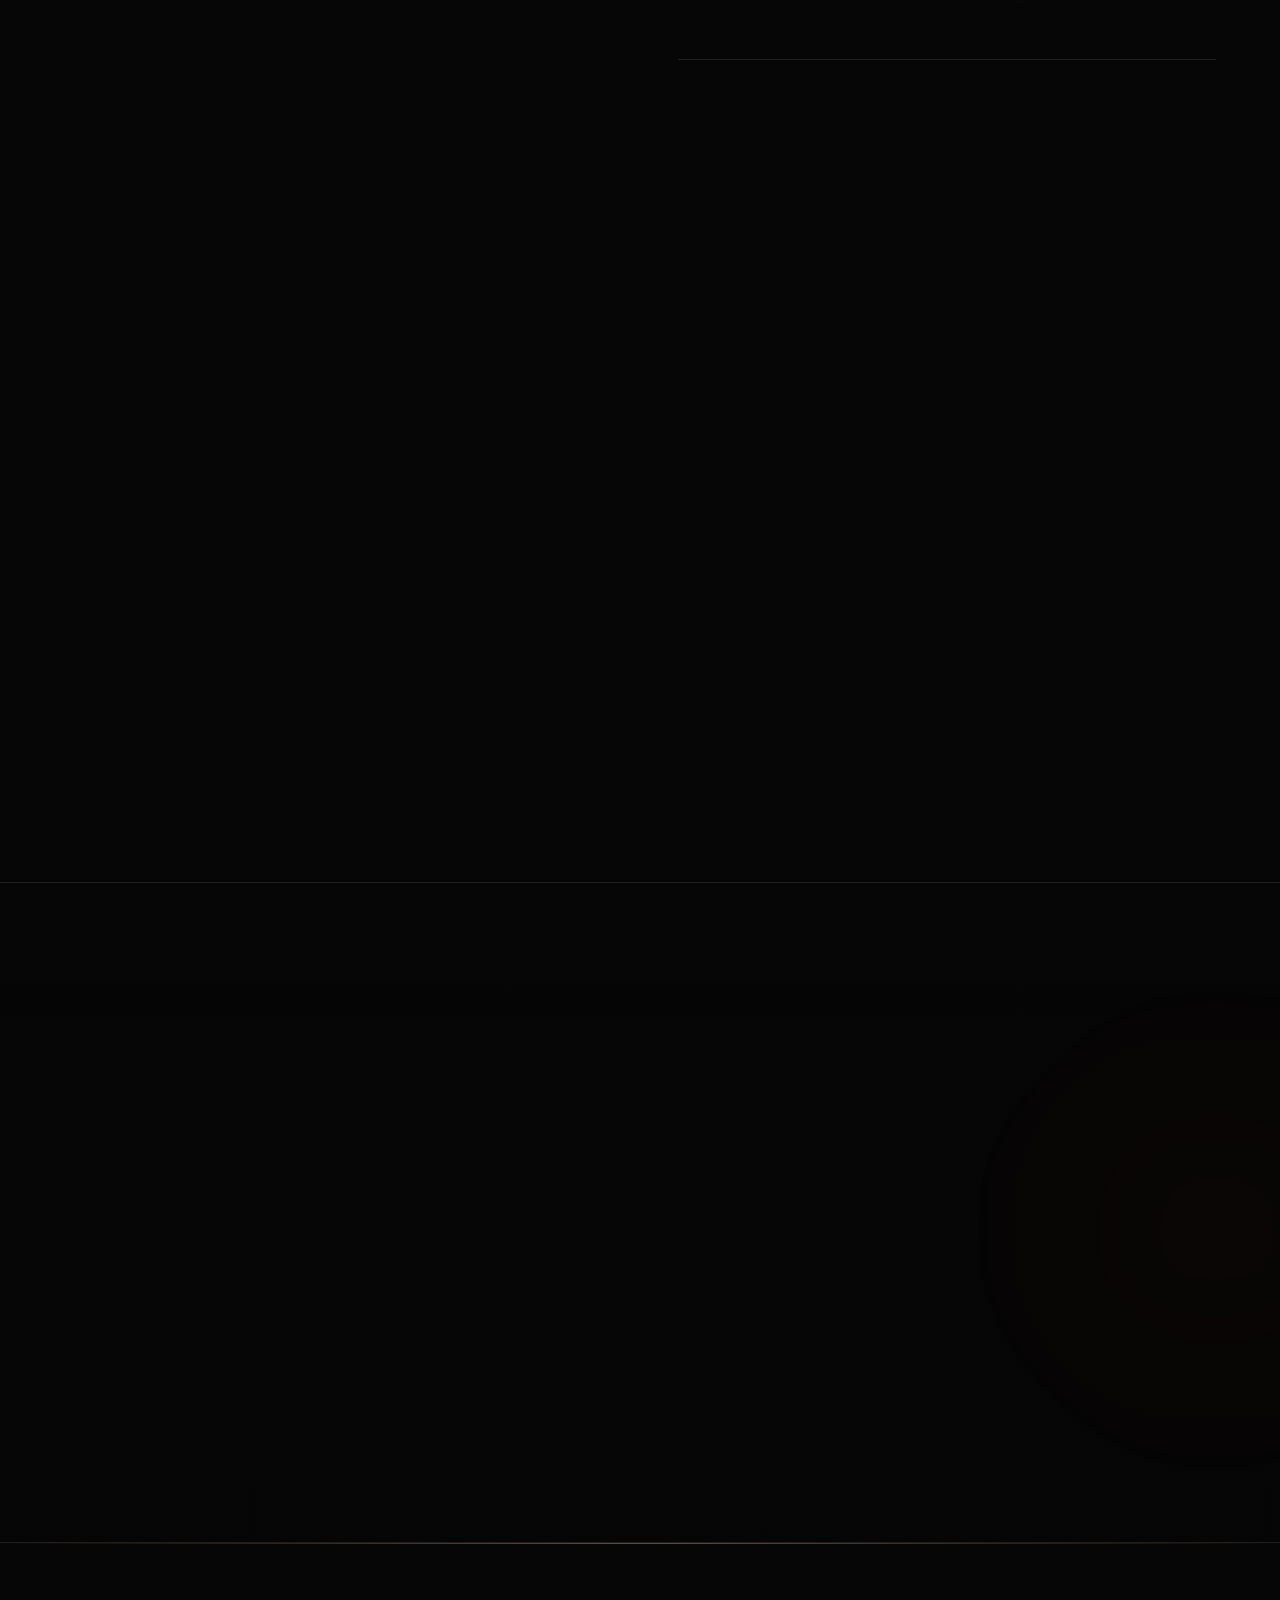
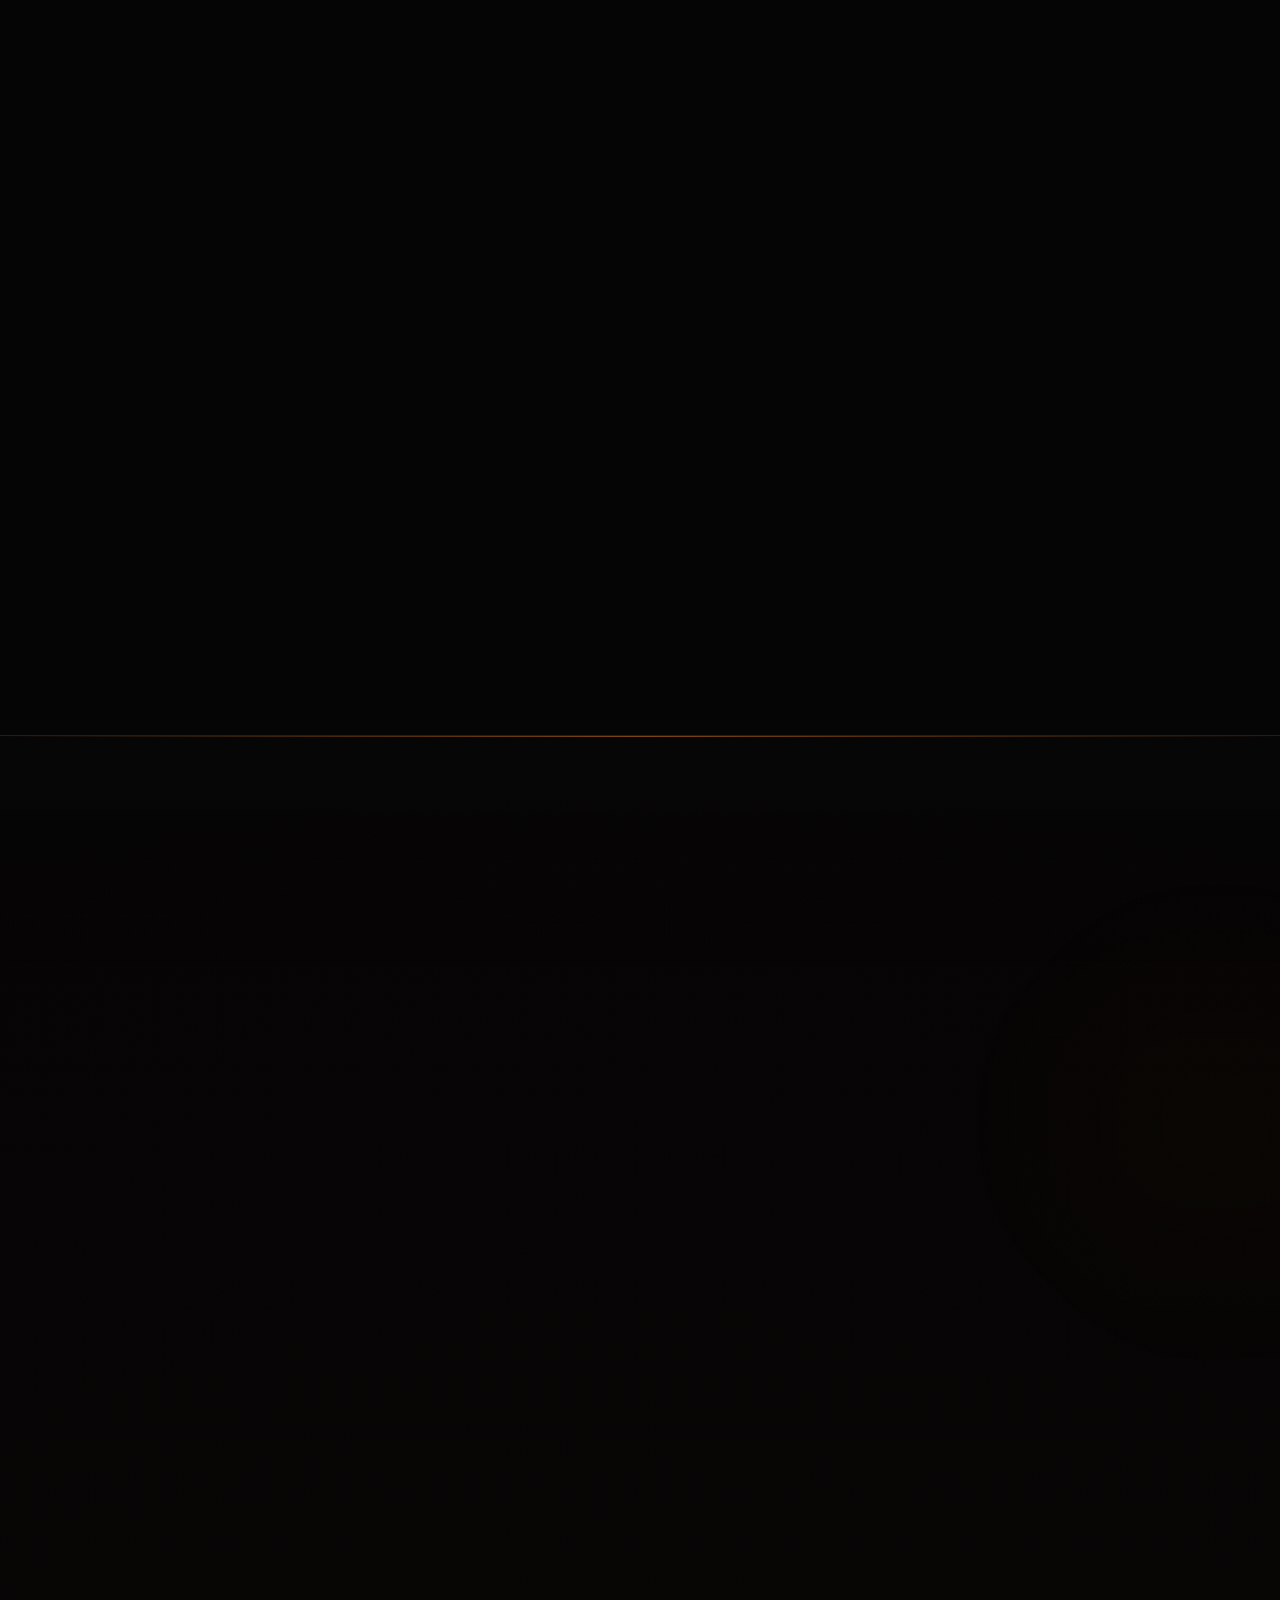
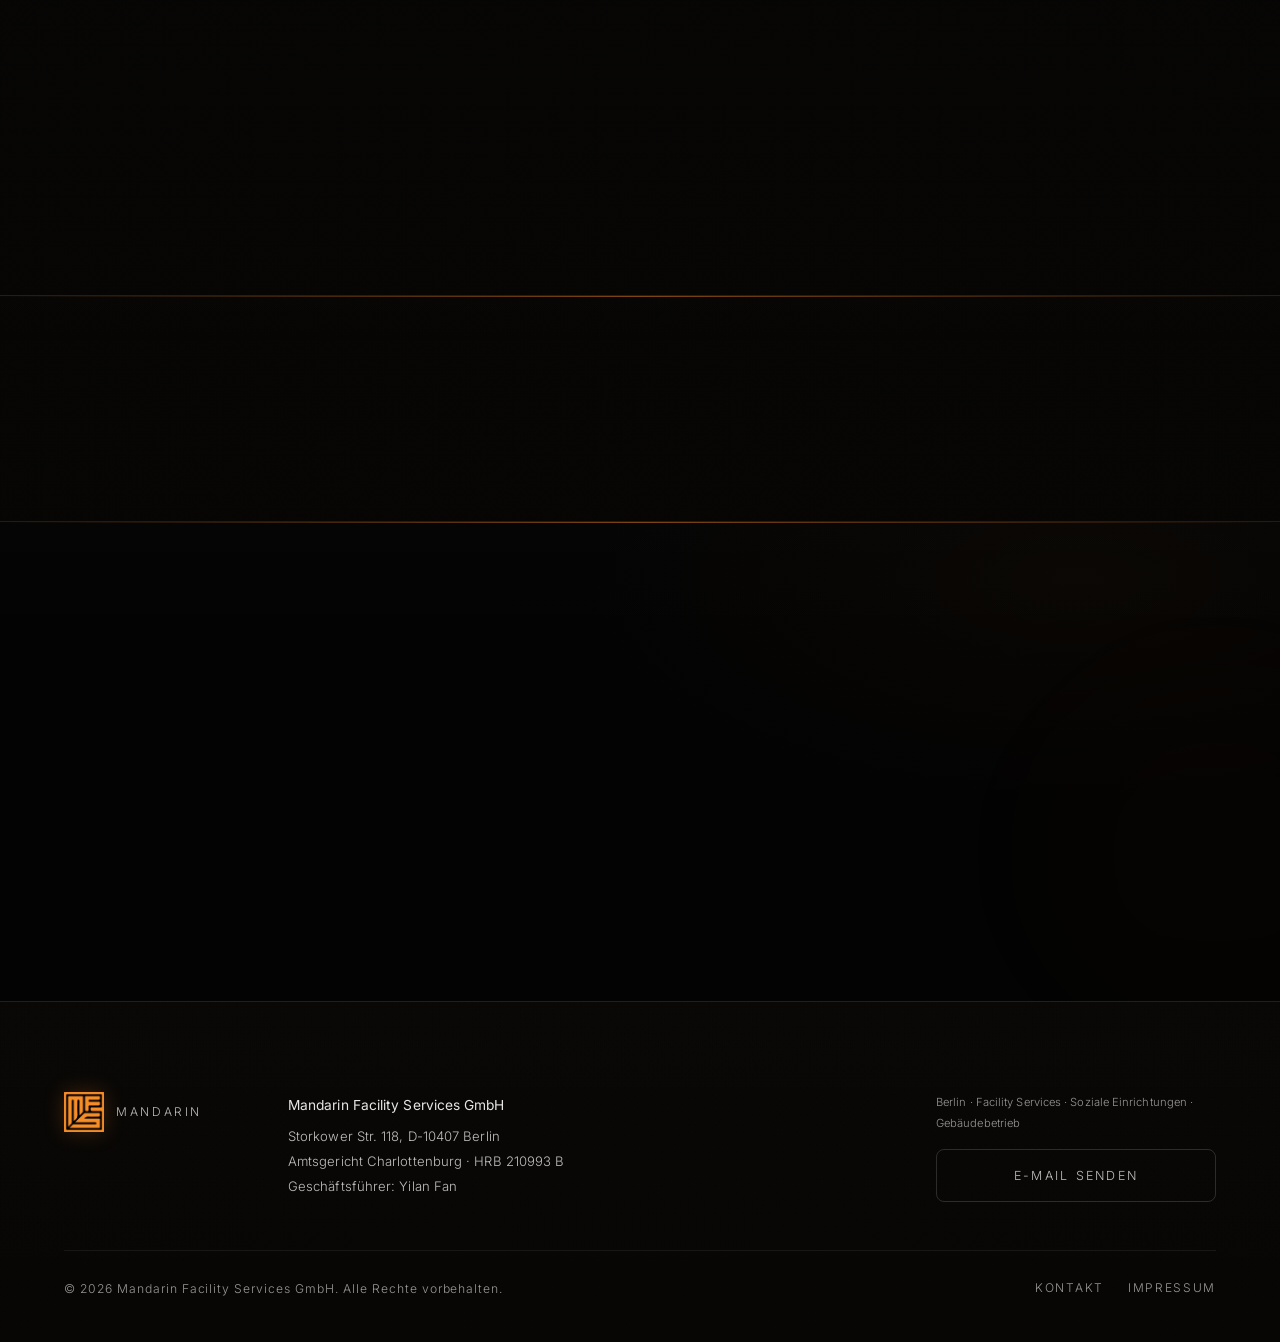
==== commit 88917931: "Update index.html" ====
--- a/index.html
+++ b/index.html
@@ -643,22 +643,100 @@
 
 
 
-<style id="mandarin-jobs-teaser-button">
-.jobs-teaser{position:relative;background:radial-gradient(720px 320px at 84% 12%,rgba(245,130,32,.028),transparent 72%),#030303}
-.jobs-teaser-card{display:grid;grid-template-columns:minmax(0,.95fr) minmax(360px,.72fr) auto;gap:clamp(30px,5vw,76px);align-items:center;padding:clamp(34px,5vw,62px);border:1px solid rgba(255,255,255,.075);border-radius:28px;background:radial-gradient(520px 220px at 88% 20%,rgba(245,130,32,.04),transparent 72%),linear-gradient(180deg,rgba(255,255,255,.022),rgba(255,255,255,.007)),#050505;box-shadow:0 34px 120px rgba(0,0,0,.62),inset 0 1px 0 rgba(255,255,255,.04)}
-.jobs-teaser-kicker{display:block;margin-bottom:16px;color:rgba(245,130,32,.78);font-family:ui-monospace,SFMono-Regular,Menlo,monospace;font-size:.72rem;letter-spacing:.24em;text-transform:uppercase}
-.jobs-teaser-title{max-width:760px;font-size:clamp(2rem,3.4vw,4.2rem);font-weight:220;line-height:.98;letter-spacing:-.06em}
-.jobs-teaser-copy{max-width:460px;color:rgba(255,255,255,.62);font-size:.98rem;line-height:1.85}
-.jobs-teaser-button{display:inline-flex;align-items:center;justify-content:center;min-height:54px;padding:15px 26px;border-radius:999px;border:1px solid rgba(245,130,32,.34);background:rgba(245,130,32,.08);color:rgba(245,130,32,.94);font-size:.76rem;letter-spacing:.18em;text-transform:uppercase;white-space:nowrap;transition:transform .35s var(--ease),background .35s var(--ease),border-color .35s var(--ease),color .35s var(--ease)}
-.jobs-teaser-button:hover{transform:translateY(-2px);background:rgba(245,130,32,.14);border-color:rgba(245,130,32,.58);color:#fff}
-@media(max-width:980px){.jobs-teaser-card{grid-template-columns:1fr}.jobs-teaser-button{justify-self:start}}
-@media(max-width:620px){.jobs-teaser-card{padding:30px 22px;border-radius:22px}.jobs-teaser-button{width:100%}}
-</style>
-
 <style id="mandarin-mobile-language-fix">
 .mobile-lang{display:flex!important;gap:10px!important;margin-top:34px!important}
 .mobile-lang .lang-btn,.lang-switch .lang-btn{pointer-events:auto!important}
 .lang-btn.is-active{background:rgba(255,255,255,.1)!important;color:rgba(255,255,255,.96)!important}
+</style>
+
+
+<style id="mandarin-jobs-teaser-button">
+.jobs-teaser{
+  position:relative;
+  background:
+    radial-gradient(720px 320px at 84% 12%, rgba(245,130,32,.028), transparent 72%),
+    #030303;
+}
+
+.jobs-teaser-card{
+  display:grid;
+  grid-template-columns:minmax(0,.95fr) minmax(360px,.72fr) auto;
+  gap:clamp(30px,5vw,76px);
+  align-items:center;
+  padding:clamp(34px,5vw,62px);
+  border:1px solid rgba(255,255,255,.075);
+  border-radius:28px;
+  background:
+    radial-gradient(520px 220px at 88% 20%, rgba(245,130,32,.04), transparent 72%),
+    linear-gradient(180deg, rgba(255,255,255,.022), rgba(255,255,255,.007)),
+    #050505;
+  box-shadow:
+    0 34px 120px rgba(0,0,0,.62),
+    inset 0 1px 0 rgba(255,255,255,.04);
+}
+
+.jobs-teaser-kicker{
+  display:block;
+  margin-bottom:16px;
+  color:rgba(245,130,32,.78);
+  font-family:ui-monospace,SFMono-Regular,Menlo,monospace;
+  font-size:.72rem;
+  letter-spacing:.24em;
+  text-transform:uppercase;
+}
+
+.jobs-teaser-title{
+  max-width:760px;
+  font-size:clamp(2rem,3.4vw,4.2rem);
+  font-weight:220;
+  line-height:.98;
+  letter-spacing:-.06em;
+}
+
+.jobs-teaser-copy{
+  max-width:500px;
+  color:rgba(255,255,255,.62);
+  font-size:.98rem;
+  line-height:1.85;
+}
+
+.jobs-teaser-button{
+  display:inline-flex;
+  align-items:center;
+  justify-content:center;
+  min-height:54px;
+  padding:15px 26px;
+  border-radius:999px;
+  border:1px solid rgba(245,130,32,.34);
+  background:rgba(245,130,32,.08);
+  color:rgba(245,130,32,.94);
+  font-size:.76rem;
+  letter-spacing:.18em;
+  text-transform:uppercase;
+  white-space:nowrap;
+  transition:
+    transform .35s var(--ease),
+    background .35s var(--ease),
+    border-color .35s var(--ease),
+    color .35s var(--ease);
+}
+
+.jobs-teaser-button:hover{
+  transform:translateY(-2px);
+  background:rgba(245,130,32,.14);
+  border-color:rgba(245,130,32,.58);
+  color:#fff;
+}
+
+@media(max-width:980px){
+  .jobs-teaser-card{grid-template-columns:1fr}
+  .jobs-teaser-button{justify-self:start}
+}
+
+@media(max-width:620px){
+  .jobs-teaser-card{padding:30px 22px;border-radius:22px}
+  .jobs-teaser-button{width:100%}
+}
 </style>
 
 </head>
@@ -1170,7 +1248,25 @@
       </div>
     </section>
 
-  </main>
+  
+<section id="jobs-preview" class="section jobs-teaser">
+  <div class="wrap">
+    <div class="jobs-teaser-card reveal">
+      <div>
+        <span class="jobs-teaser-kicker">07 / Jobs</span>
+        <h2 class="jobs-teaser-title" data-i18n="jobs.teaser.title">Offene Stellen bei Mandarin.</h2>
+      </div>
+
+      <p class="jobs-teaser-copy" data-i18n="jobs.teaser.copy">
+        Aktuelle Stellen werden über ein einfaches Google Sheet gepflegt: Titel, Standort, Art, Startdatum, Beschreibung, PDF-Link und Status.
+      </p>
+
+      <a class="jobs-teaser-button" href="jobs.html" data-i18n="jobs.teaser.button">Alle Stellen ansehen</a>
+    </div>
+  </div>
+</section>
+
+</main>
 
   <!-- ── Footer ───────────────────────────────────────────── -->
   
@@ -1926,19 +2022,6 @@
 </script>
 
 
-
-<section id="jobs-preview" class="section jobs-teaser">
-  <div class="wrap">
-    <div class="jobs-teaser-card reveal">
-      <div>
-        <span class="jobs-teaser-kicker">07 / Jobs</span>
-        <h2 class="jobs-teaser-title"><span data-i18n="jobs.teaser.title">Open positions at Mandarin.</span></h2>
-      </div>
-      <p class="jobs-teaser-copy"><span data-i18n="jobs.teaser.copy">Cleaning, security, technical support, property care and administration roles for Berlin. <span data-i18n="jobs.page.current">Current openings</span> are managed from a simple Google Sheet.</span></p>
-      <a class="jobs-teaser-button" href="jobs.html"><span data-i18n="jobs.teaser.button">View all positions</span></a>
-    </div>
-  </div>
-</section>
 
 <script id="mandarin-language-switch-fix">
 (function(){
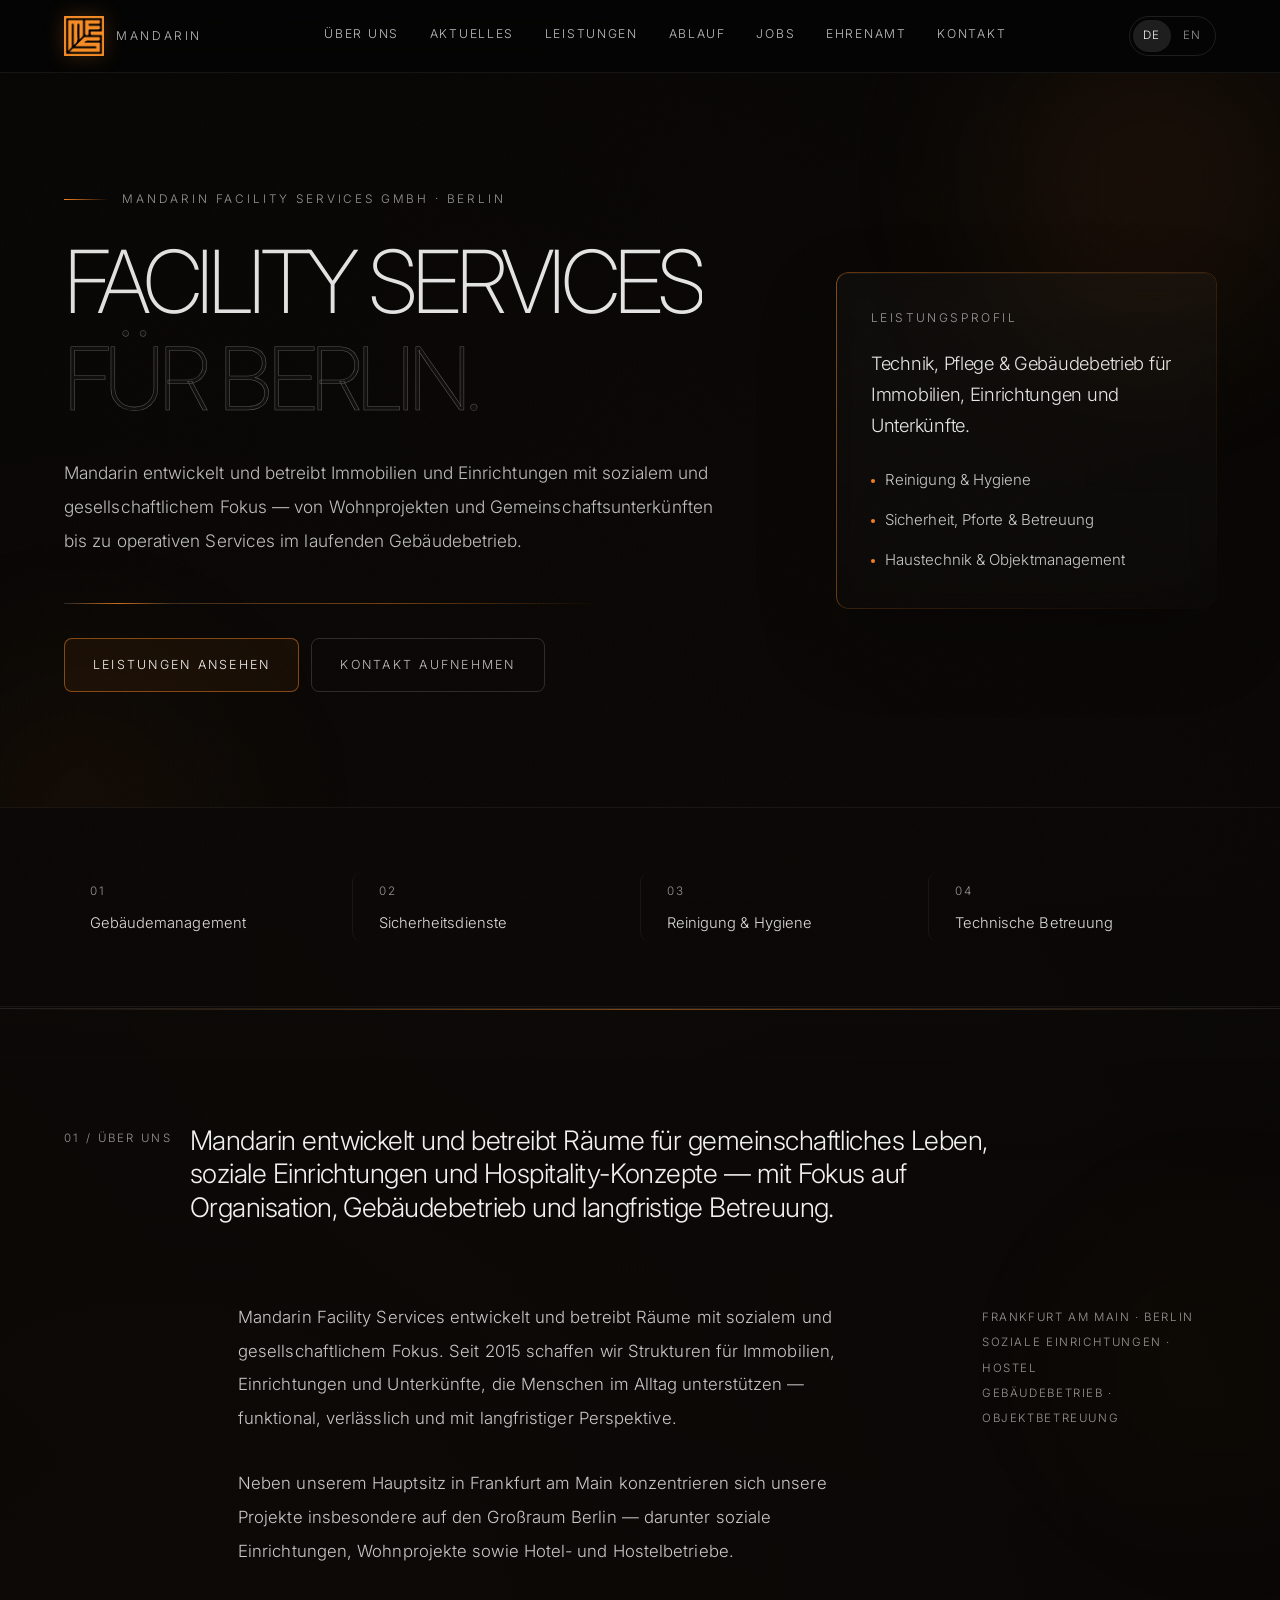
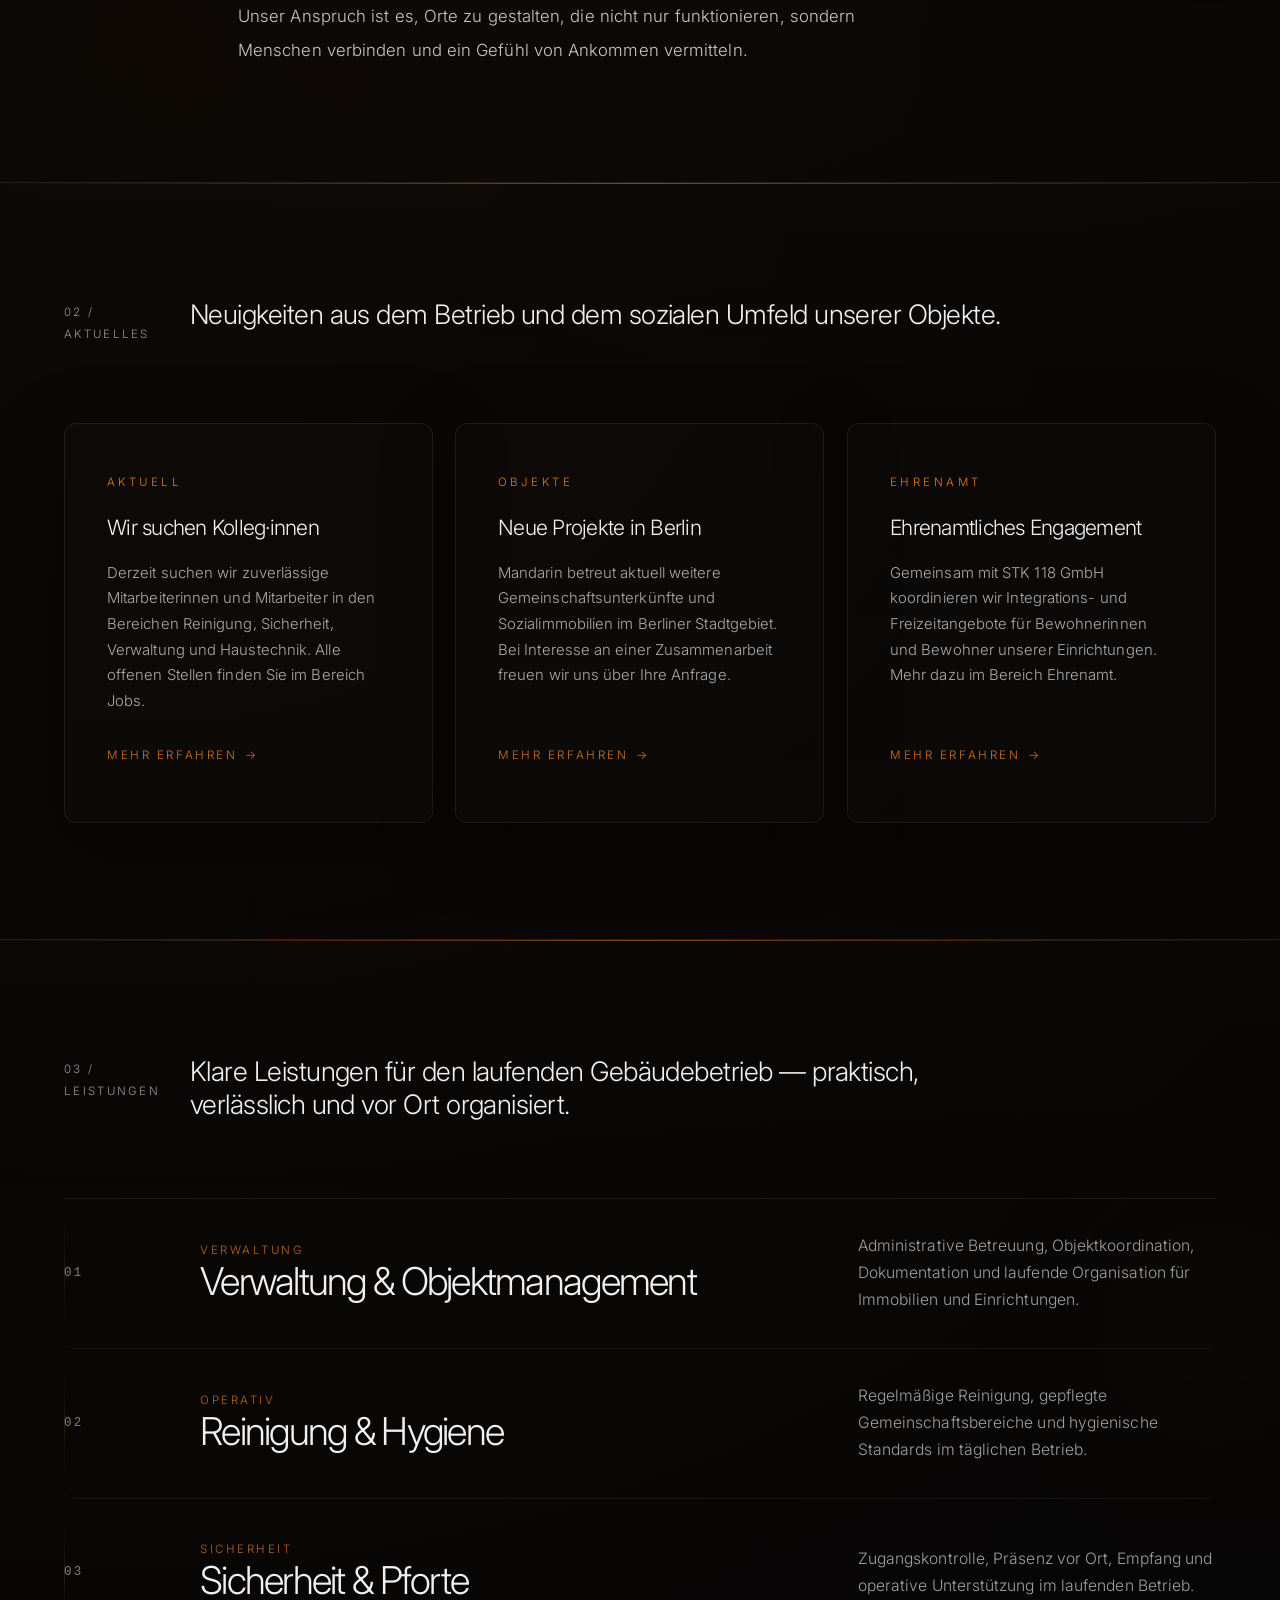
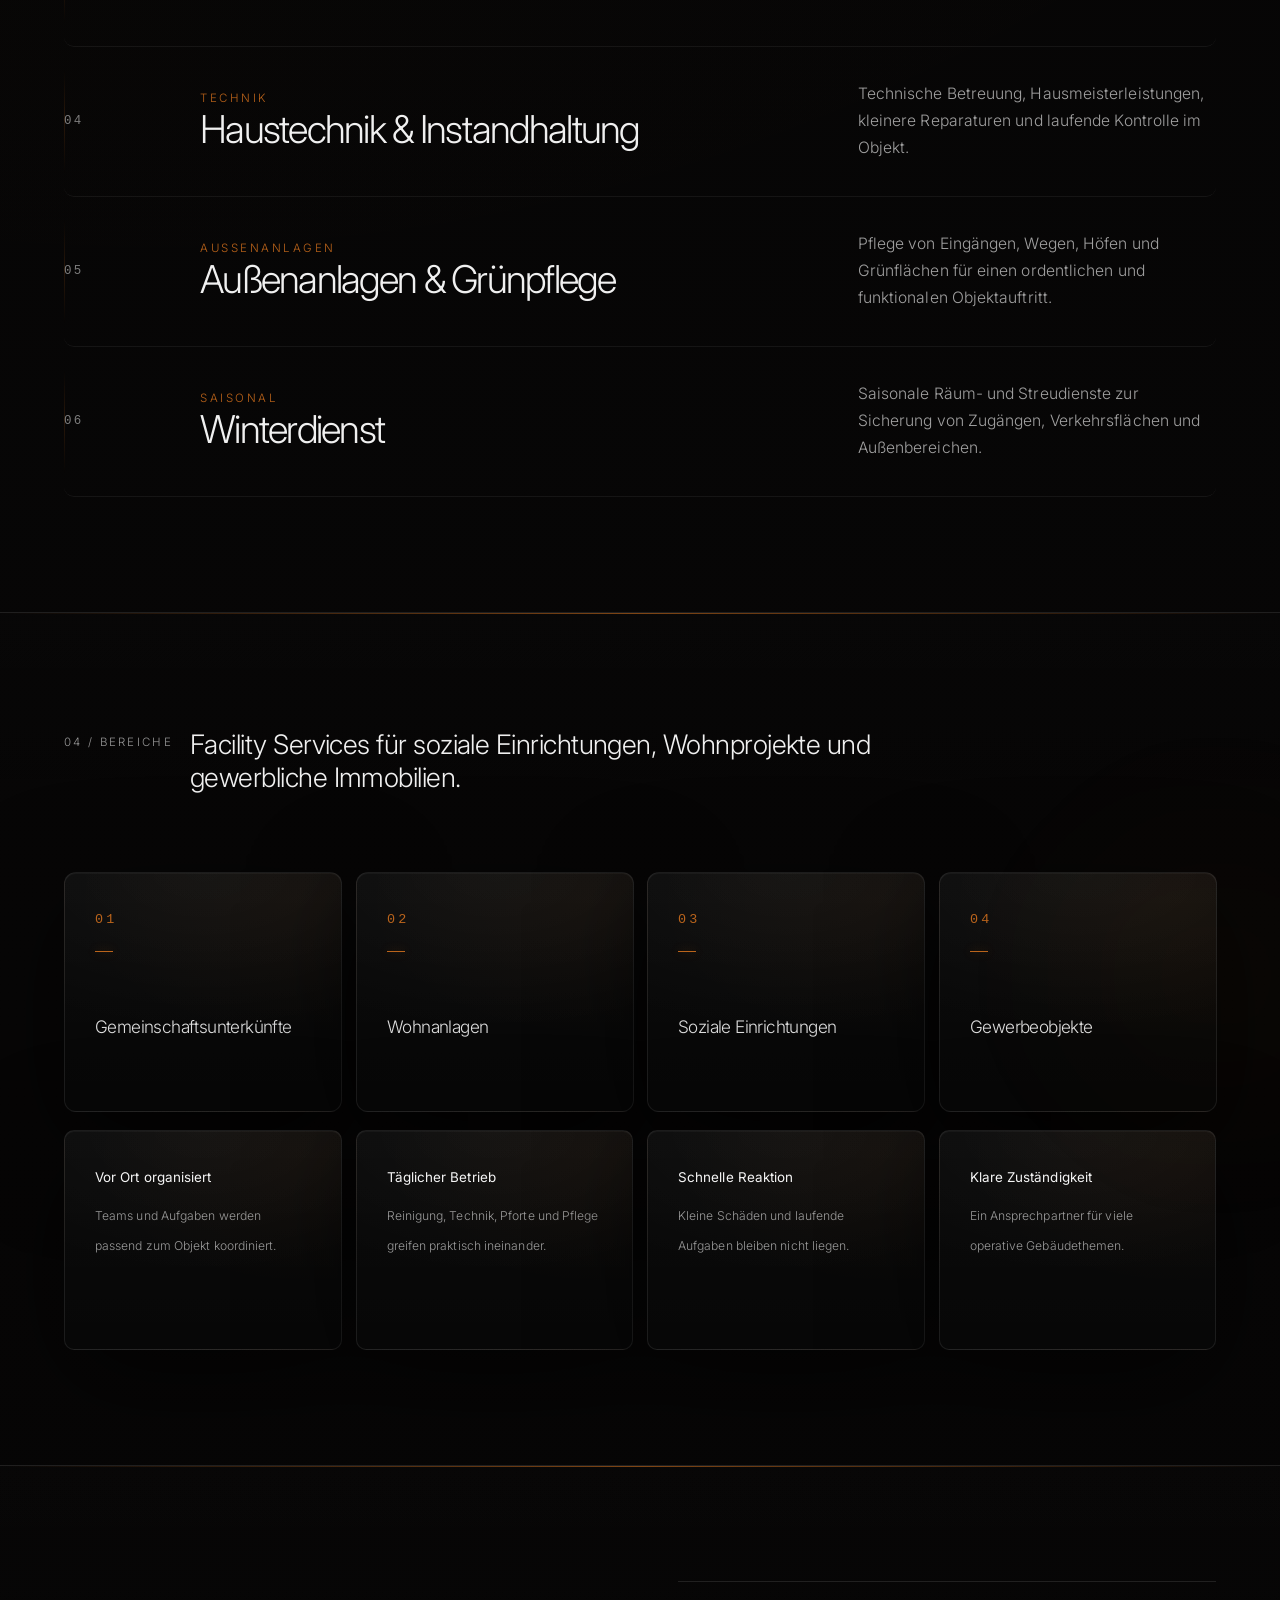
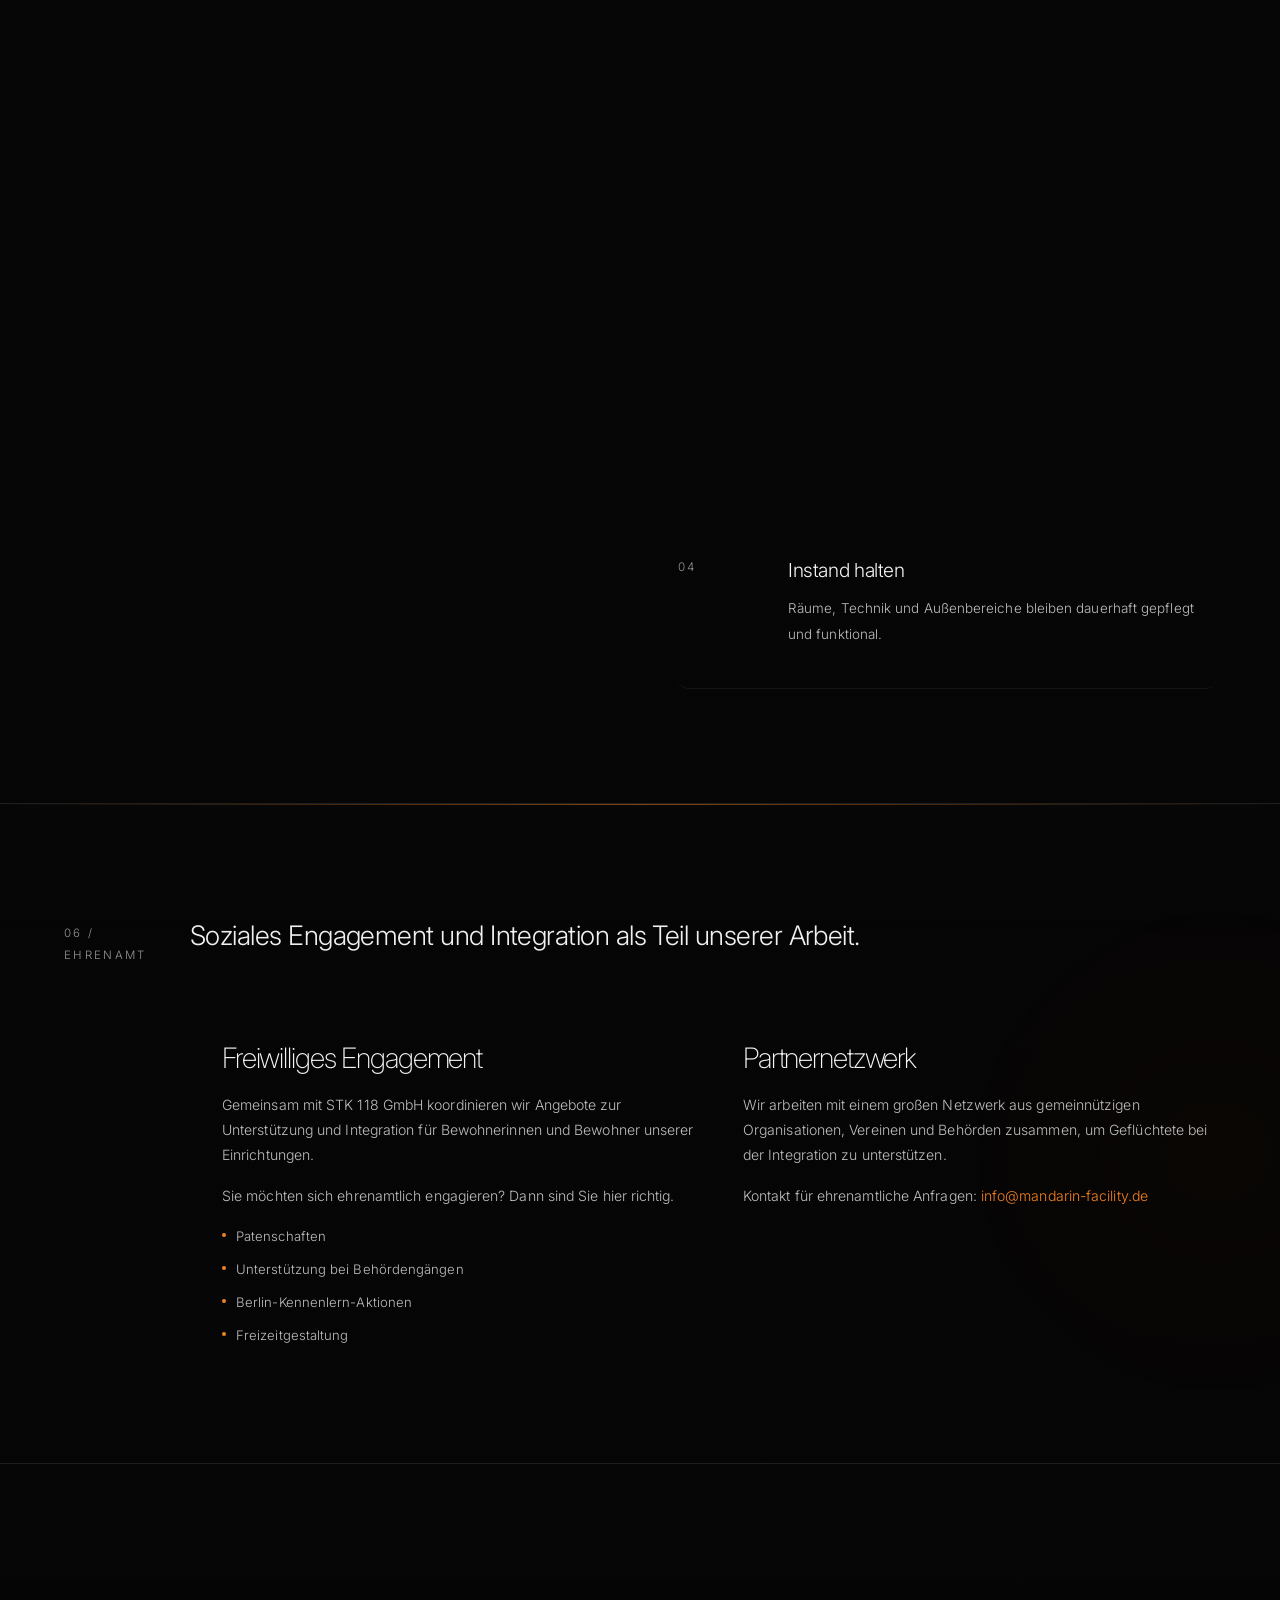
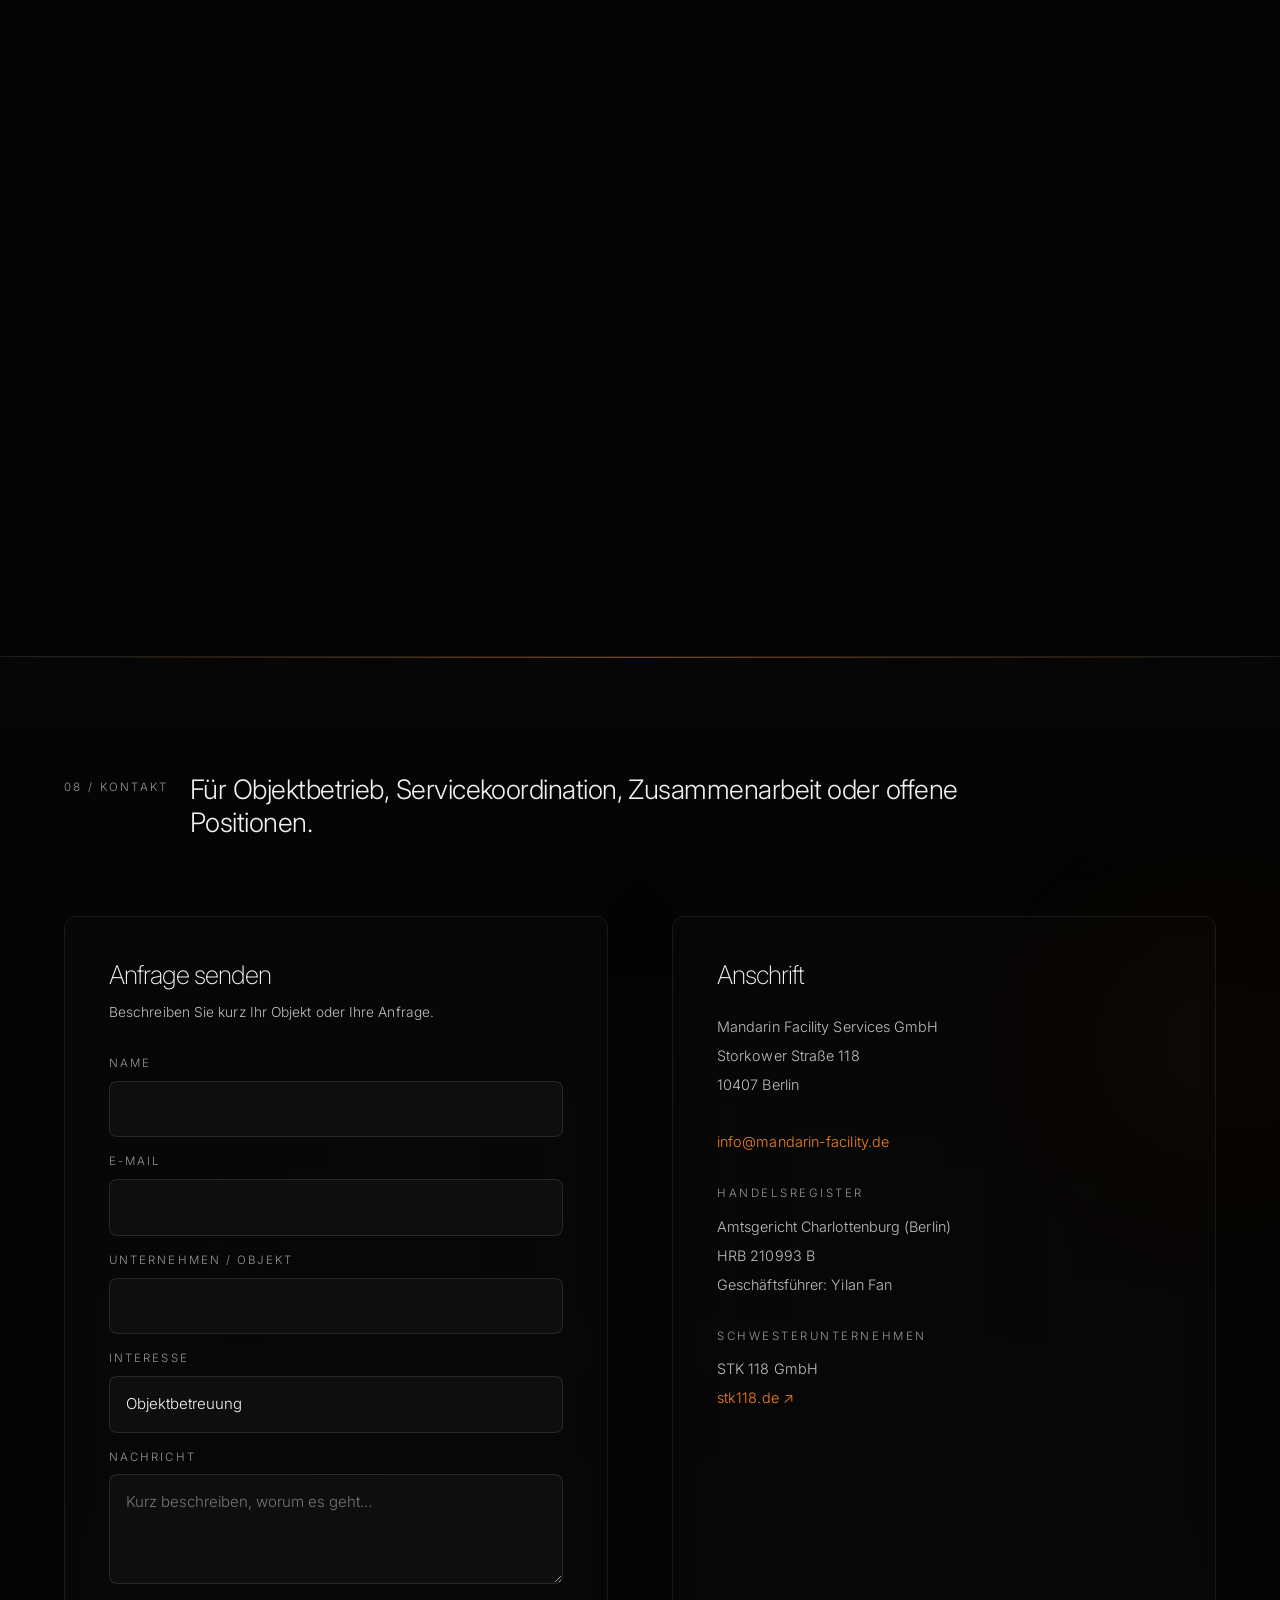
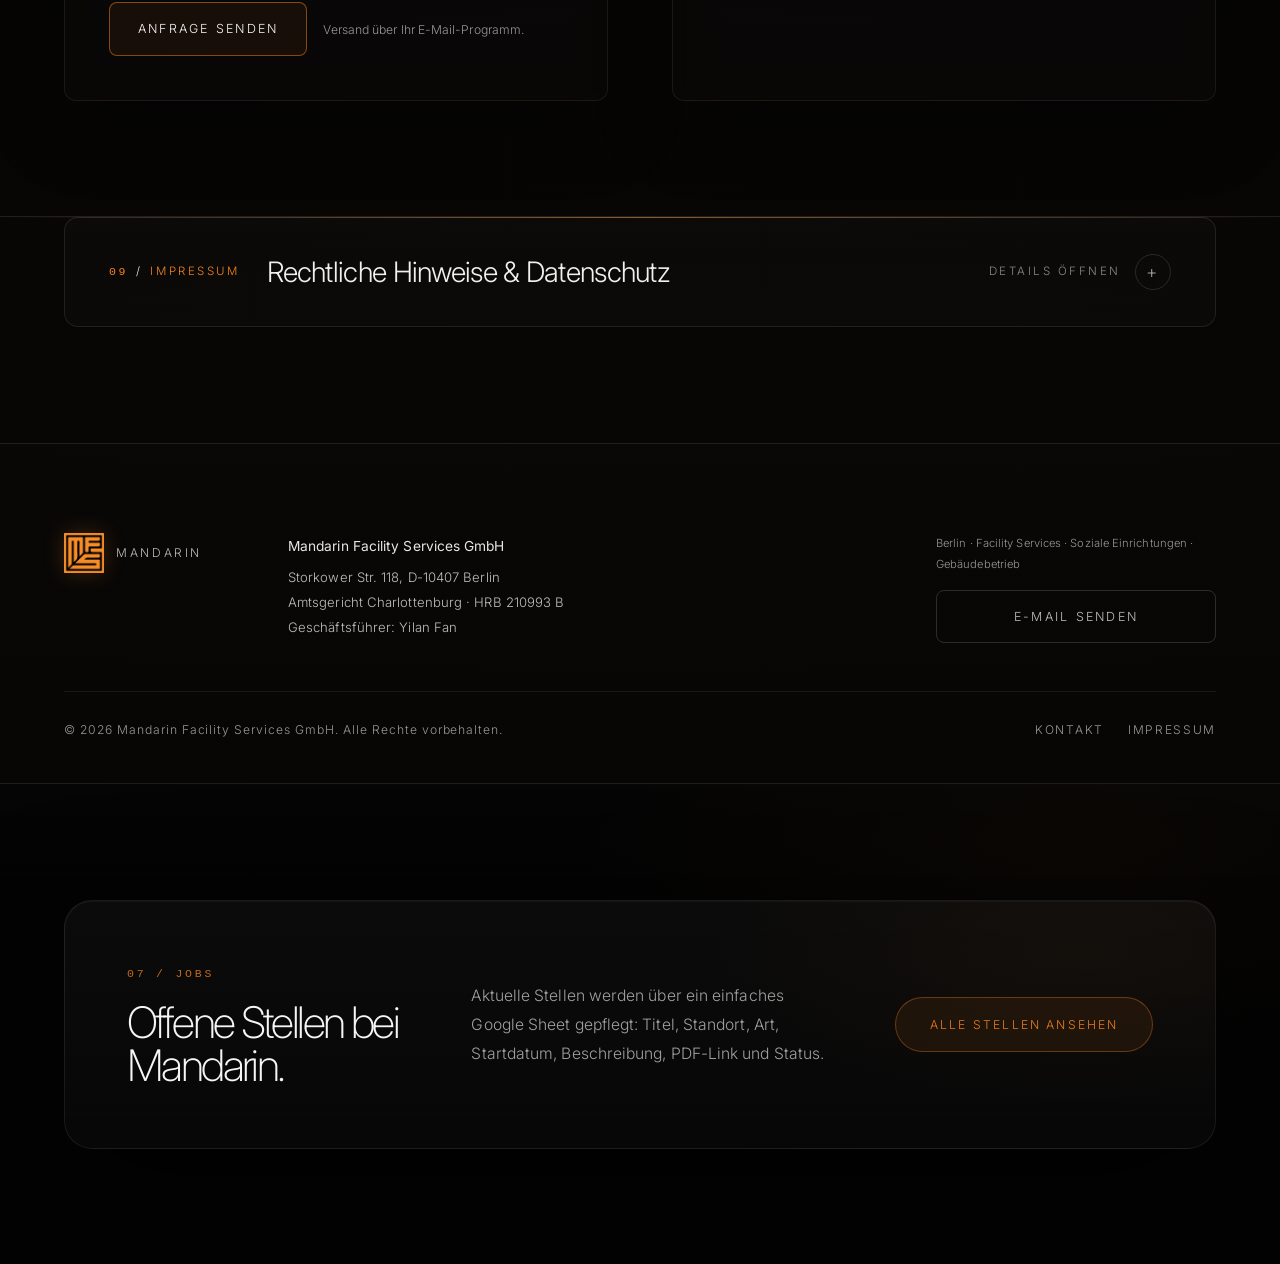
==== commit d7d6bdba: "Update index.html" ====
--- a/index.html
+++ b/index.html
@@ -225,7 +225,7 @@
 
 
 <!-- Clean transparent orange SVG favicon -->
-  <link rel="icon" type="image/png" href="mandarin_favicon.png" />
+  <link rel="icon" type="image/png" href="[data-uri]">
 
 
 
@@ -642,14 +642,6 @@
 </style>
 
 
-
-<style id="mandarin-mobile-language-fix">
-.mobile-lang{display:flex!important;gap:10px!important;margin-top:34px!important}
-.mobile-lang .lang-btn,.lang-switch .lang-btn{pointer-events:auto!important}
-.lang-btn.is-active{background:rgba(255,255,255,.1)!important;color:rgba(255,255,255,.96)!important}
-</style>
-
-
 <style id="mandarin-jobs-teaser-button">
 .jobs-teaser{
   position:relative;
@@ -657,7 +649,6 @@
     radial-gradient(720px 320px at 84% 12%, rgba(245,130,32,.028), transparent 72%),
     #030303;
 }
-
 .jobs-teaser-card{
   display:grid;
   grid-template-columns:minmax(0,.95fr) minmax(360px,.72fr) auto;
@@ -674,7 +665,6 @@
     0 34px 120px rgba(0,0,0,.62),
     inset 0 1px 0 rgba(255,255,255,.04);
 }
-
 .jobs-teaser-kicker{
   display:block;
   margin-bottom:16px;
@@ -684,7 +674,6 @@
   letter-spacing:.24em;
   text-transform:uppercase;
 }
-
 .jobs-teaser-title{
   max-width:760px;
   font-size:clamp(2rem,3.4vw,4.2rem);
@@ -692,14 +681,12 @@
   line-height:.98;
   letter-spacing:-.06em;
 }
-
 .jobs-teaser-copy{
   max-width:500px;
   color:rgba(255,255,255,.62);
   font-size:.98rem;
   line-height:1.85;
 }
-
 .jobs-teaser-button{
   display:inline-flex;
   align-items:center;
@@ -720,19 +707,16 @@
     border-color .35s var(--ease),
     color .35s var(--ease);
 }
-
 .jobs-teaser-button:hover{
   transform:translateY(-2px);
   background:rgba(245,130,32,.14);
   border-color:rgba(245,130,32,.58);
   color:#fff;
 }
-
 @media(max-width:980px){
   .jobs-teaser-card{grid-template-columns:1fr}
   .jobs-teaser-button{justify-self:start}
 }
-
 @media(max-width:620px){
   .jobs-teaser-card{padding:30px 22px;border-radius:22px}
   .jobs-teaser-button{width:100%}
@@ -765,8 +749,8 @@
 
       <div class="nav-right">
         <div class="lang-switch" aria-label="Sprache / Language">
-          <button class="lang-btn is-active" data-lang="de" type="button" data-lang="de">DE</button>
-          <button class="lang-btn" data-lang="en" type="button" data-lang="en">EN</button>
+          <button class="lang-btn is-active" data-lang="de" type="button">DE</button>
+          <button class="lang-btn" data-lang="en" type="button">EN</button>
         </div>
         <button class="hamburger" id="hamburger" type="button" aria-label="Menü öffnen" aria-expanded="false" aria-controls="mobile-menu">
           <span></span><span></span><span></span>
@@ -786,8 +770,8 @@
     <a href="#kontakt"   data-i18n="navContact">Kontakt</a>
     <a href="#impressum" data-i18n="navImprint">Impressum</a>
     <div class="mobile-lang">
-      <button class="lang-btn is-active" data-lang="de" type="button" data-lang="de">DE</button>
-      <button class="lang-btn" data-lang="en" type="button" data-lang="en">EN</button>
+      <button class="lang-btn is-active" data-lang="de" type="button">DE</button>
+      <button class="lang-btn" data-lang="en" type="button">EN</button>
     </div>
   </nav>
 
@@ -1248,25 +1232,7 @@
       </div>
     </section>
 
-  
-<section id="jobs-preview" class="section jobs-teaser">
-  <div class="wrap">
-    <div class="jobs-teaser-card reveal">
-      <div>
-        <span class="jobs-teaser-kicker">07 / Jobs</span>
-        <h2 class="jobs-teaser-title" data-i18n="jobs.teaser.title">Offene Stellen bei Mandarin.</h2>
-      </div>
-
-      <p class="jobs-teaser-copy" data-i18n="jobs.teaser.copy">
-        Aktuelle Stellen werden über ein einfaches Google Sheet gepflegt: Titel, Standort, Art, Startdatum, Beschreibung, PDF-Link und Status.
-      </p>
-
-      <a class="jobs-teaser-button" href="jobs.html" data-i18n="jobs.teaser.button">Alle Stellen ansehen</a>
-    </div>
-  </div>
-</section>
-
-</main>
+  </main>
 
   <!-- ── Footer ───────────────────────────────────────────── -->
   
@@ -1426,7 +1392,7 @@
 
       newsIntro:"Updates from our operations and the social context of our properties.",
       newsTag1:"Current", newsTitle1:"We're hiring",
-      newsText1:"We are currently looking for reliable staff in cleaning, security, administration, and technical support. <span data-i18n="jobs.page.title">Open positions</span> are listed in the Jobs section.",
+      newsText1:"We are currently looking for reliable staff in cleaning, security, administration, and technical support. Open positions are listed in the Jobs section.",
       newsTag2:"Properties", newsTitle2:"New projects in Berlin",
       newsText2:"Mandarin is currently managing additional community housing and social properties across Berlin. Contact us if you're interested in working together.",
       newsTag3:"Community", newsTitle3:"Volunteer engagement",
@@ -2022,32 +1988,57 @@
 </script>
 
 
-
-<script id="mandarin-language-switch-fix">
+<section id="jobs-preview" class="section jobs-teaser">
+  <div class="wrap">
+    <div class="jobs-teaser-card reveal">
+      <div>
+        <span class="jobs-teaser-kicker">07 / Jobs</span>
+        <h2 class="jobs-teaser-title" data-i18n="jobs.teaser.title">Offene Stellen bei Mandarin.</h2>
+      </div>
+
+      <p class="jobs-teaser-copy" data-i18n="jobs.teaser.copy">
+        Aktuelle Stellen werden über ein einfaches Google Sheet gepflegt: Titel, Standort, Art, Startdatum, Beschreibung, PDF-Link und Status.
+      </p>
+
+      <a class="jobs-teaser-button" href="jobs.html" data-i18n="jobs.teaser.button">Alle Stellen ansehen</a>
+    </div>
+  </div>
+</section>
+
+
+<script id="mandarin-jobs-teaser-lang-fix">
 (function(){
-  const dict={
-    de:{"nav.about":"Über uns","nav.news":"Aktuelles","nav.services":"Leistungen","nav.process":"Ablauf","nav.jobs":"Jobs","nav.community":"Soziales","nav.contact":"Kontakt","jobs.teaser.title":"Offene Stellen bei Mandarin.","jobs.teaser.copy":"Aktuelle Stellen werden über ein einfaches Google Sheet gepflegt: Titel, Standort, Art, Startdatum, Beschreibung, PDF-Link und Status.","jobs.teaser.button":"Alle Stellen ansehen","jobs.page.label":"Jobs / Stellenangebote","jobs.page.title":"Offene Stellen","jobs.page.sub":"Aktuelle Möglichkeiten bei Mandarin Facility Services in Berlin. Stellenanzeigen können vom Kunden über ein Google Sheet aktualisiert werden.","jobs.page.current":"Aktuelle Stellen","jobs.page.refresh":"Aktualisieren","jobs.page.note":"Google-Sheet-Spalten: Title, Location, Type, Start, Description, PDF, Status. Nur Zeilen mit Status = open werden angezeigt."},
-    en:{"nav.about":"About","nav.news":"News","nav.services":"Services","nav.process":"Process","nav.jobs":"Jobs","nav.community":"Community","nav.contact":"Contact","jobs.teaser.title":"Open positions at Mandarin.","jobs.teaser.copy":"Current openings are managed through a simple Google Sheet with title, location, type, start date, description, PDF link and status.","jobs.teaser.button":"View all positions","jobs.page.label":"Jobs / Open positions","jobs.page.title":"Open positions","jobs.page.sub":"Current opportunities at Mandarin Facility Services in Berlin. Job listings can be updated by the client through a Google Sheet.","jobs.page.current":"Current openings","jobs.page.refresh":"Refresh","jobs.page.note":"Google Sheet columns: Title, Location, Type, Start, Description, PDF, Status. Only rows with Status = open are shown."}
+  const extra = {
+    de:{
+      "jobs.teaser.title":"Offene Stellen bei Mandarin.",
+      "jobs.teaser.copy":"Aktuelle Stellen werden über ein einfaches Google Sheet gepflegt: Titel, Standort, Art, Startdatum, Beschreibung, PDF-Link und Status.",
+      "jobs.teaser.button":"Alle Stellen ansehen"
+    },
+    en:{
+      "jobs.teaser.title":"Open positions at Mandarin.",
+      "jobs.teaser.copy":"Current openings are managed through a simple Google Sheet with title, location, type, start date, description, PDF link and status.",
+      "jobs.teaser.button":"View all positions"
+    }
   };
-  function setLang(lang){
-    if(!dict[lang]) return;
-    document.documentElement.lang=lang;
-    document.querySelectorAll("[data-i18n]").forEach(el=>{const k=el.dataset.i18n;if(dict[lang][k]) el.textContent=dict[lang][k];});
-    document.querySelectorAll(".lang-btn").forEach(btn=>{
-      const b=(btn.dataset.lang||btn.textContent||"").trim().toLowerCase();
-      const active=b===lang; btn.classList.toggle("is-active",active); btn.setAttribute("aria-pressed",active?"true":"false");
+
+  function applyJobsTeaserLang(lang){
+    const dict = extra[lang];
+    if(!dict) return;
+    document.querySelectorAll("[data-i18n]").forEach(function(el){
+      const key = el.getAttribute("data-i18n");
+      if(dict[key]) el.textContent = dict[key];
     });
-    localStorage.setItem("mandarin-lang",lang);
   }
-  document.querySelectorAll(".lang-btn").forEach(btn=>{
-    const lang=(btn.dataset.lang||btn.textContent||"").trim().toLowerCase();
-    if(lang==="de"||lang==="en"){
-      btn.dataset.lang=lang; btn.type="button";
-      btn.addEventListener("click",e=>{e.preventDefault(); setLang(lang);});
-    }
+
+  document.querySelectorAll(".lang-btn").forEach(function(btn){
+    btn.addEventListener("click", function(){
+      const lang = (btn.dataset.lang || btn.textContent || "de").trim().toLowerCase();
+      window.requestAnimationFrame(function(){ applyJobsTeaserLang(lang === "en" ? "en" : "de"); });
+    });
   });
-  const saved=localStorage.getItem("mandarin-lang");
-  setLang(saved==="en"?"en":"de");
+
+  const saved = localStorage.getItem("mandarin-lang");
+  applyJobsTeaserLang(saved === "en" ? "en" : "de");
 })();
 </script>
 
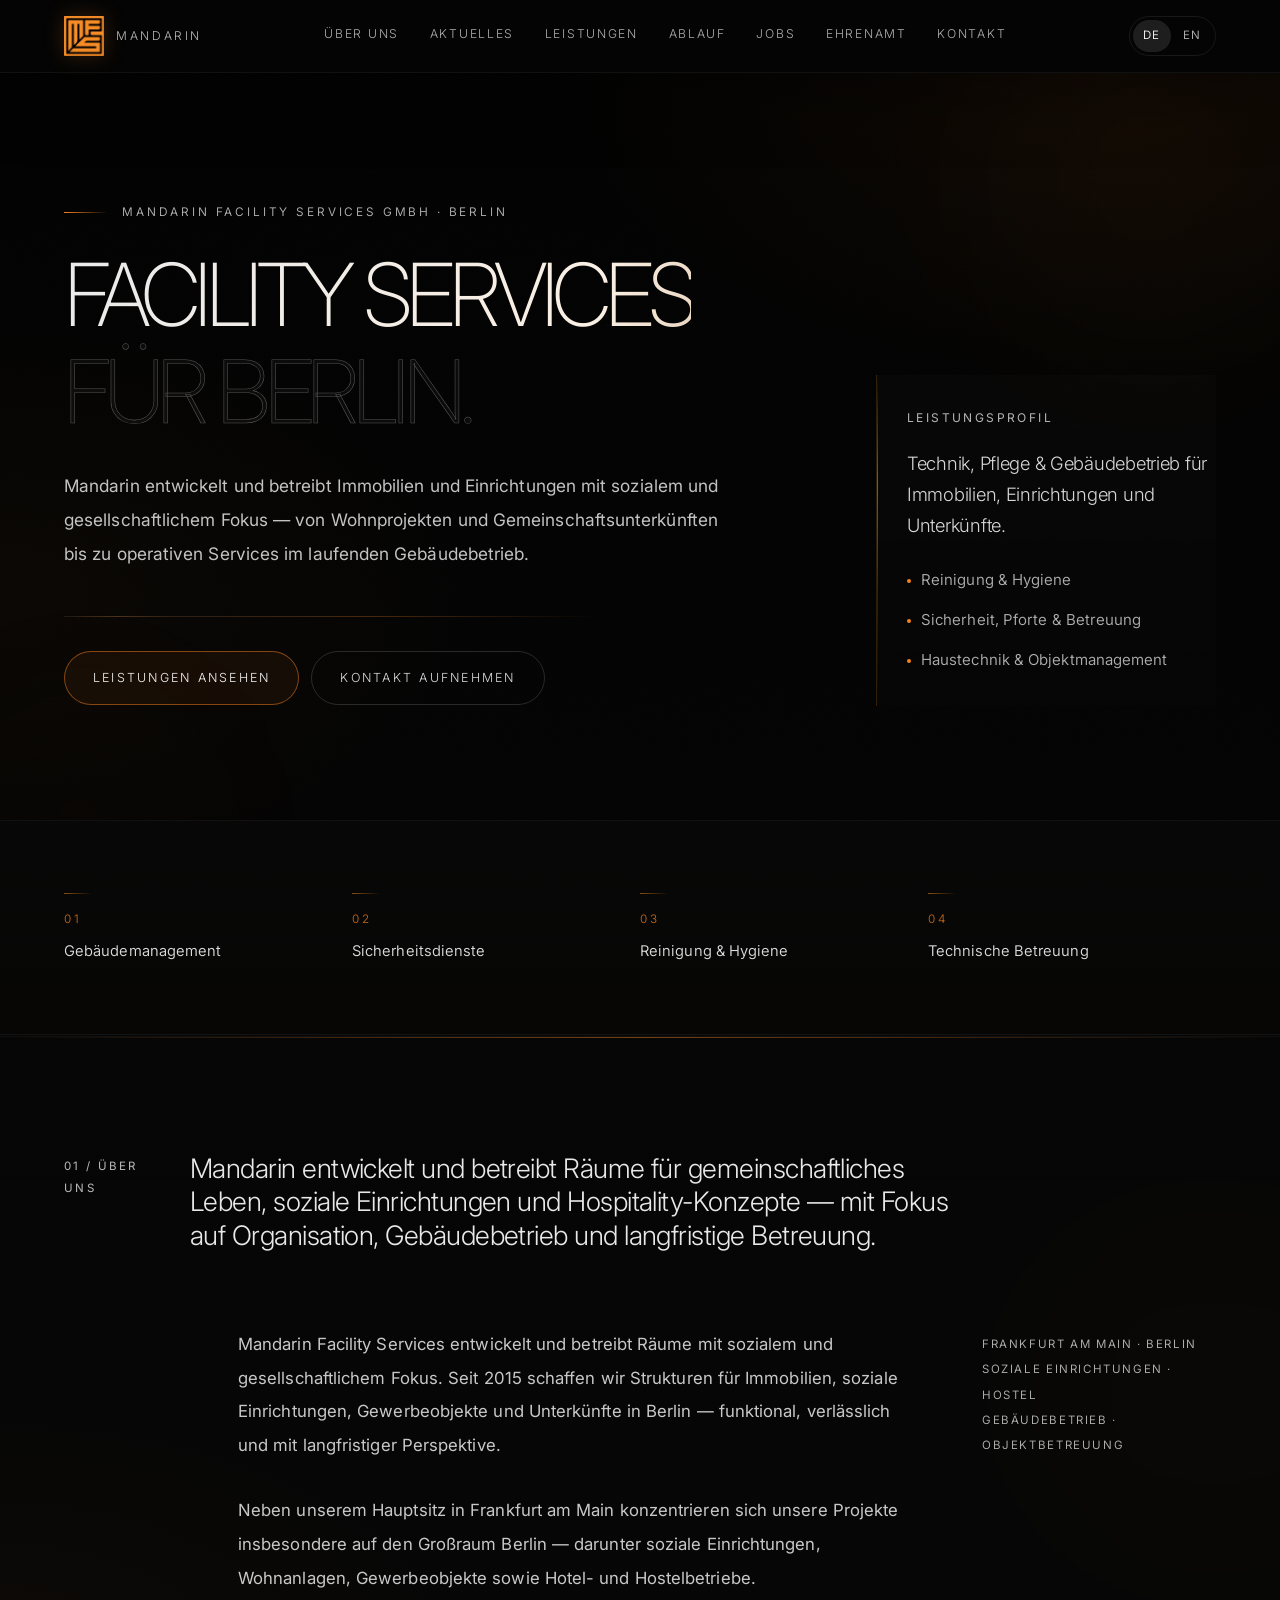
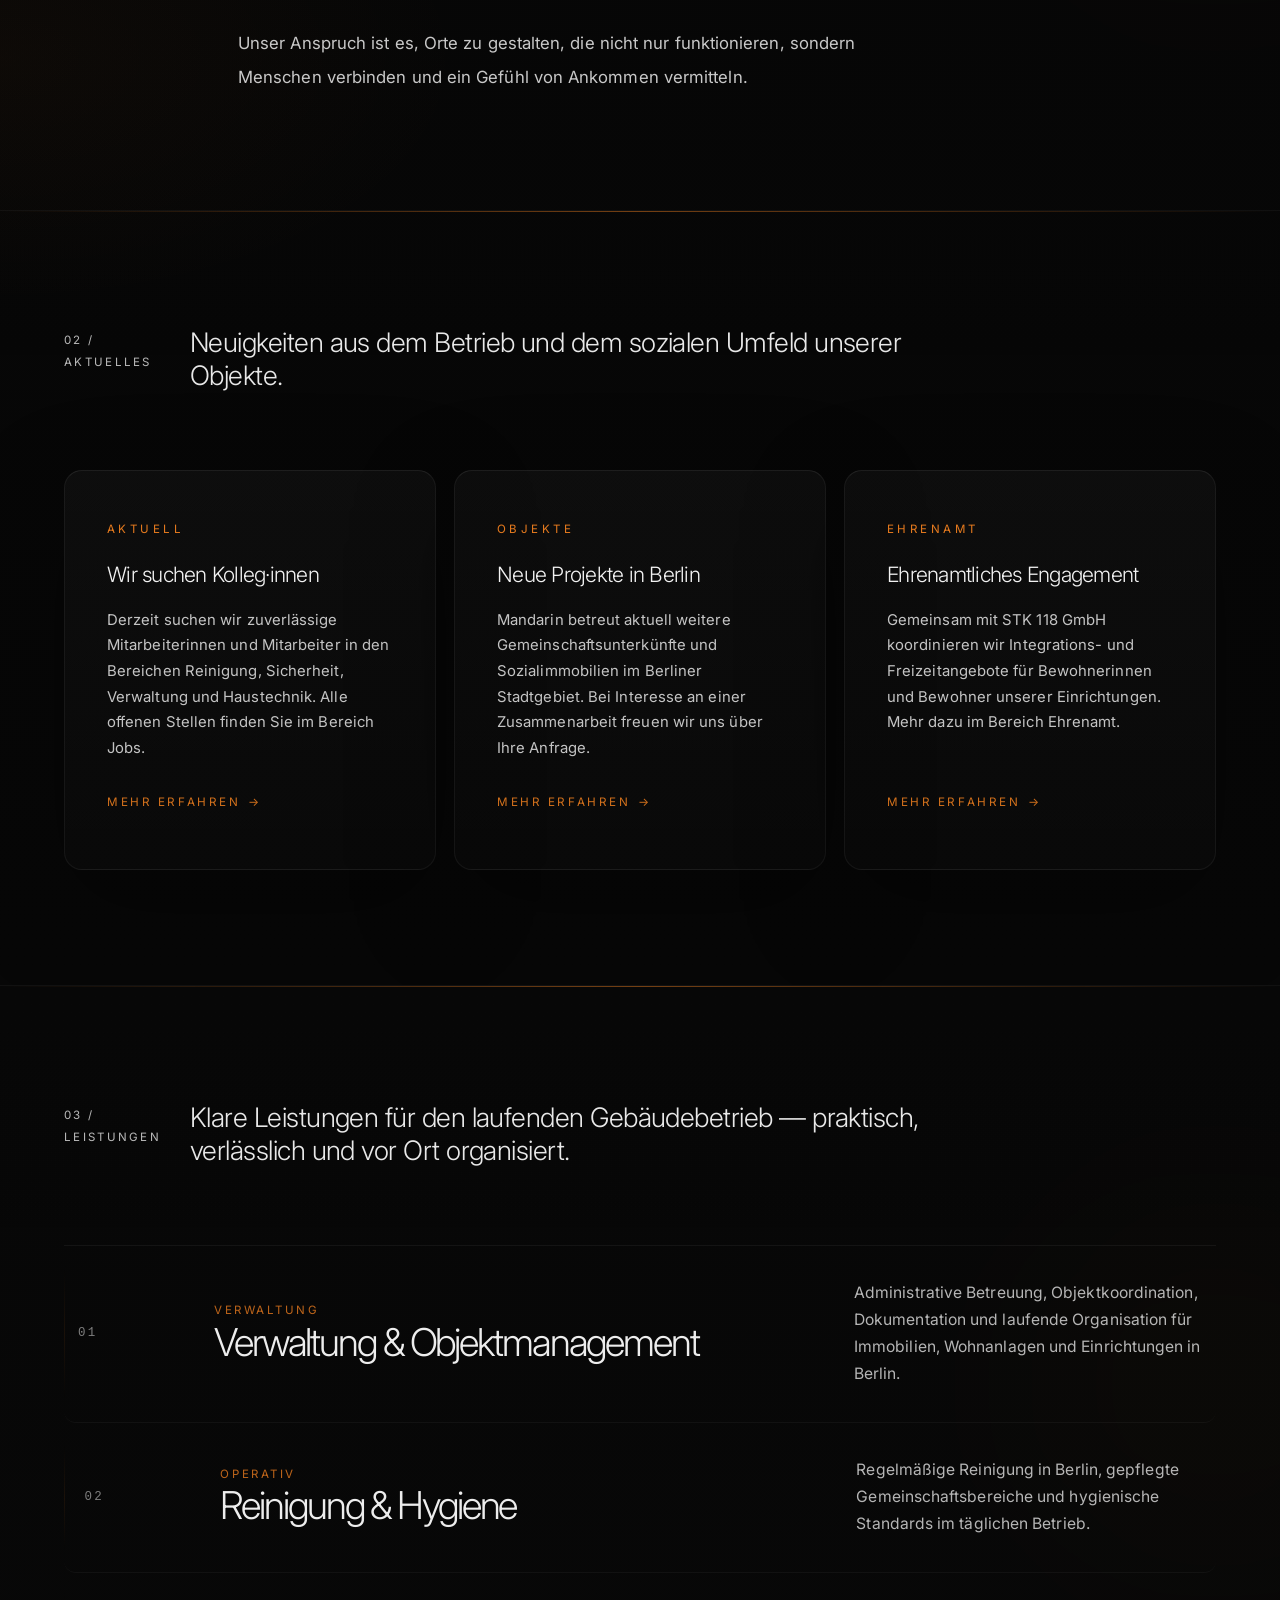
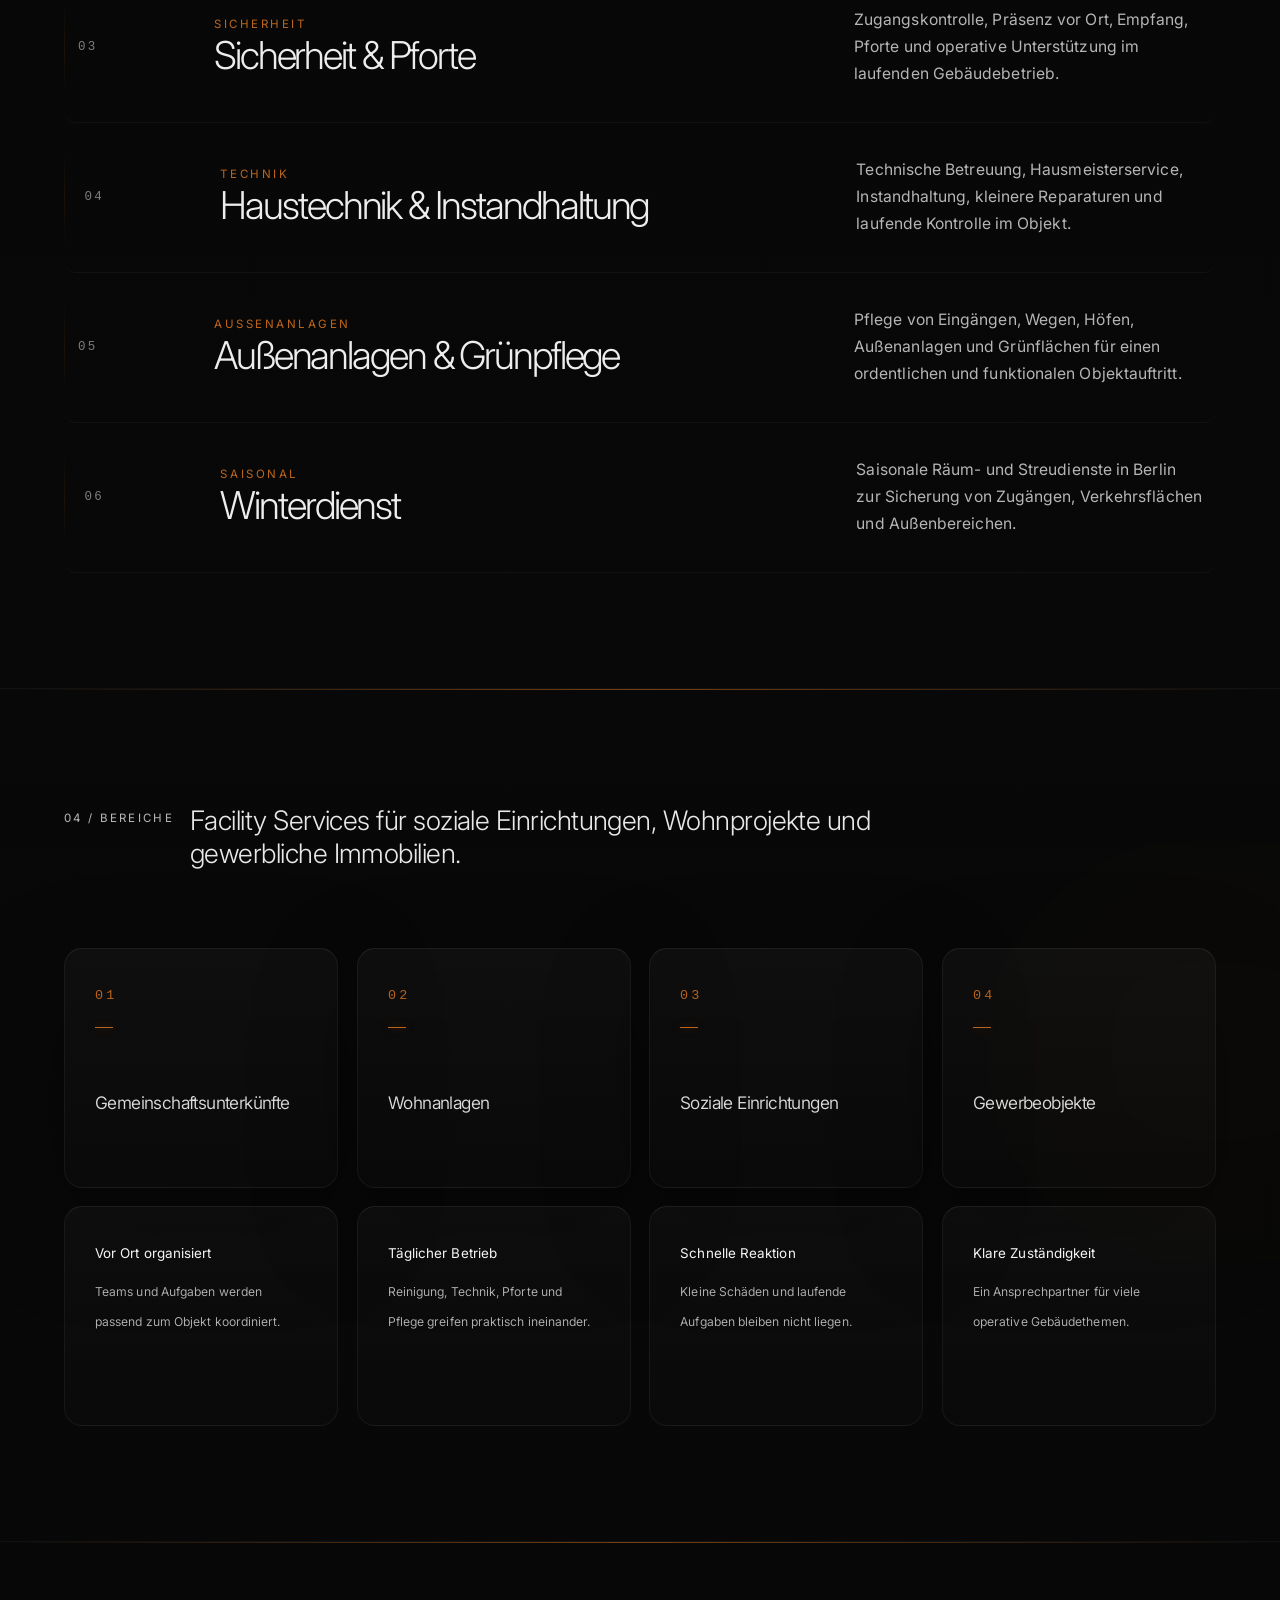
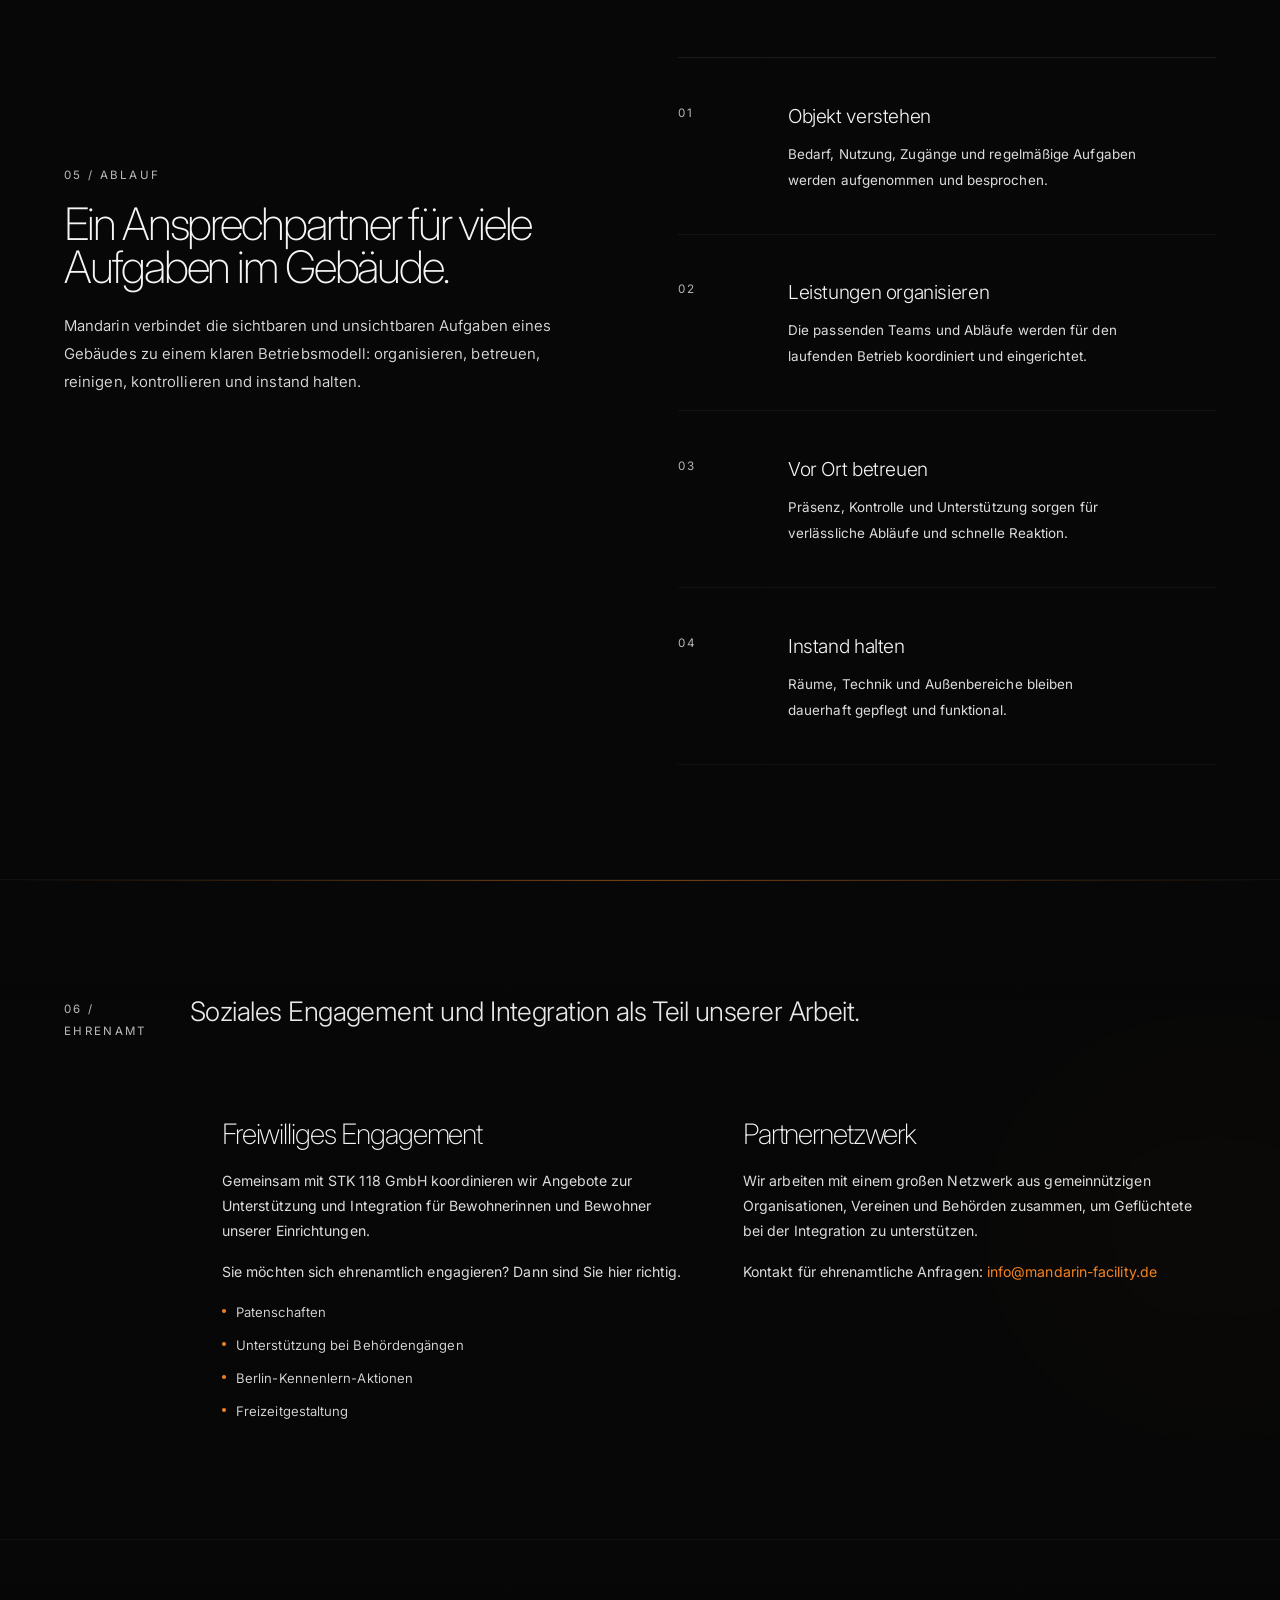
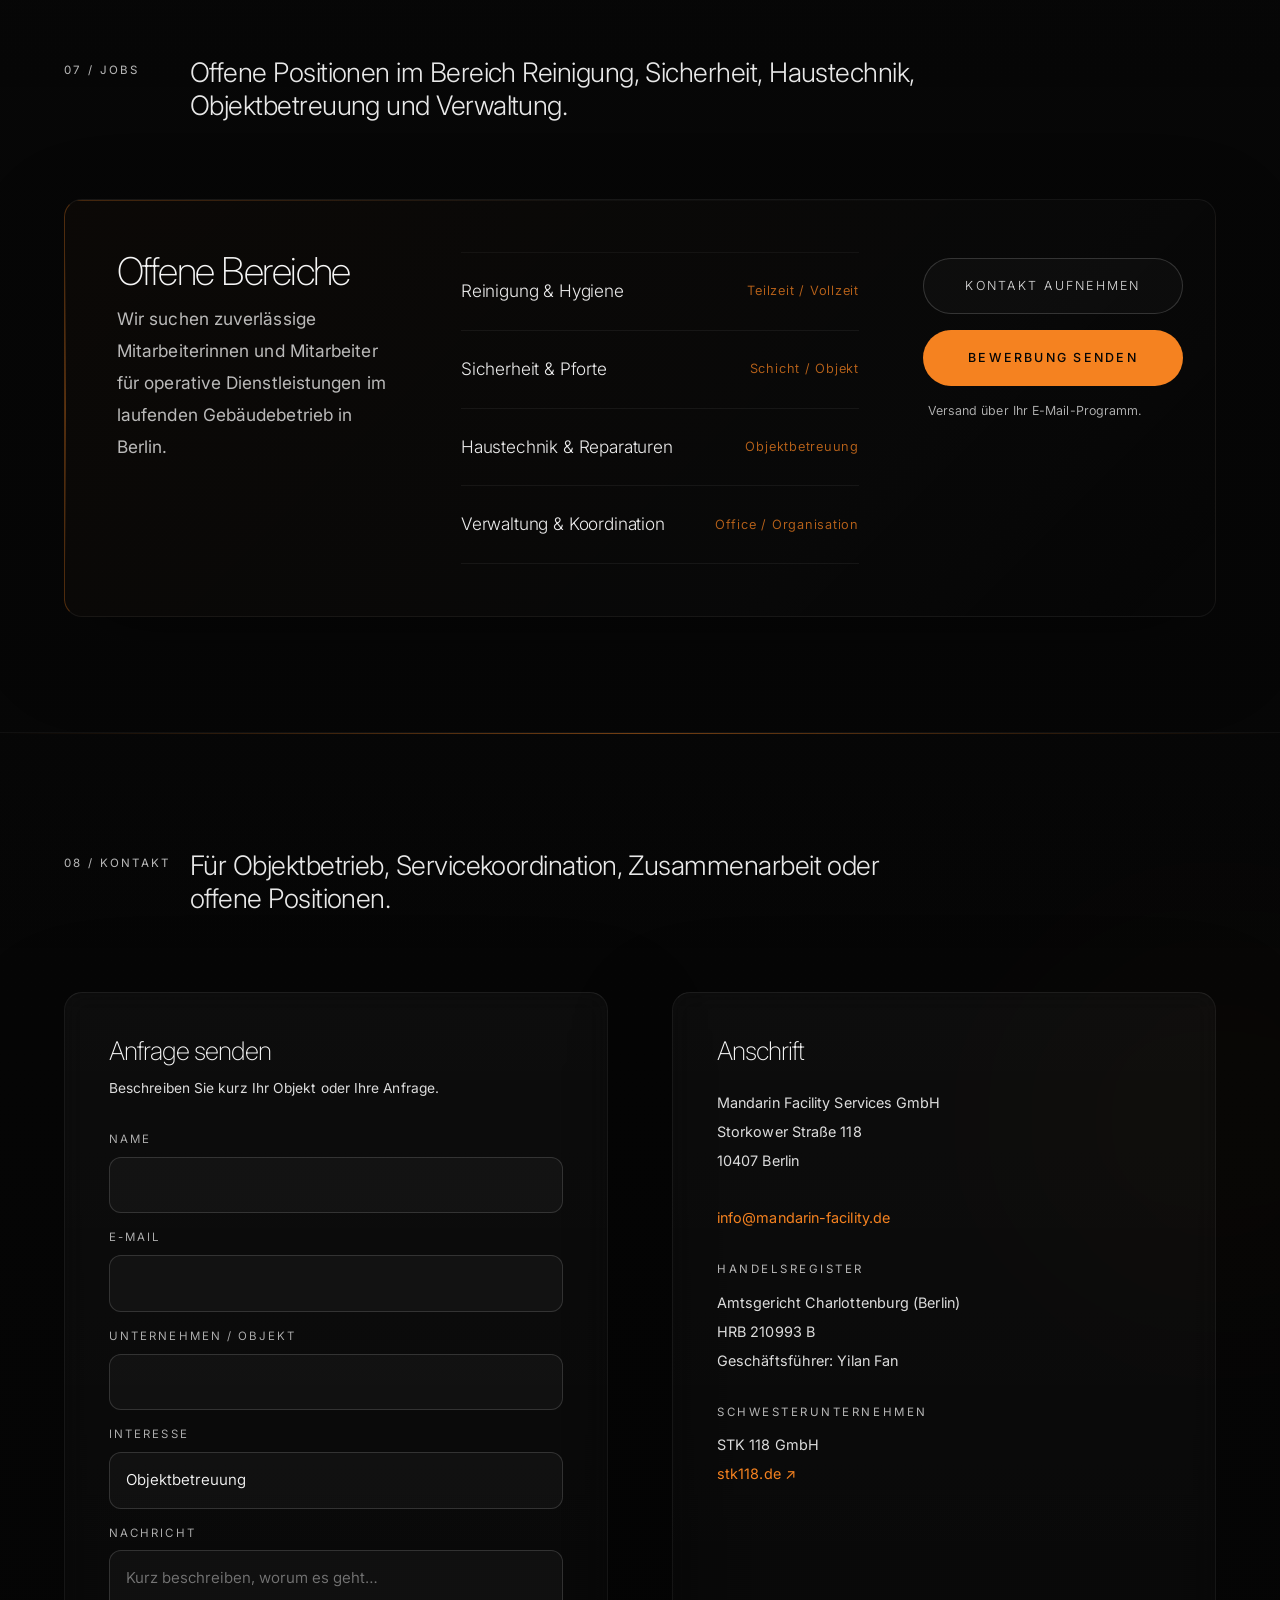
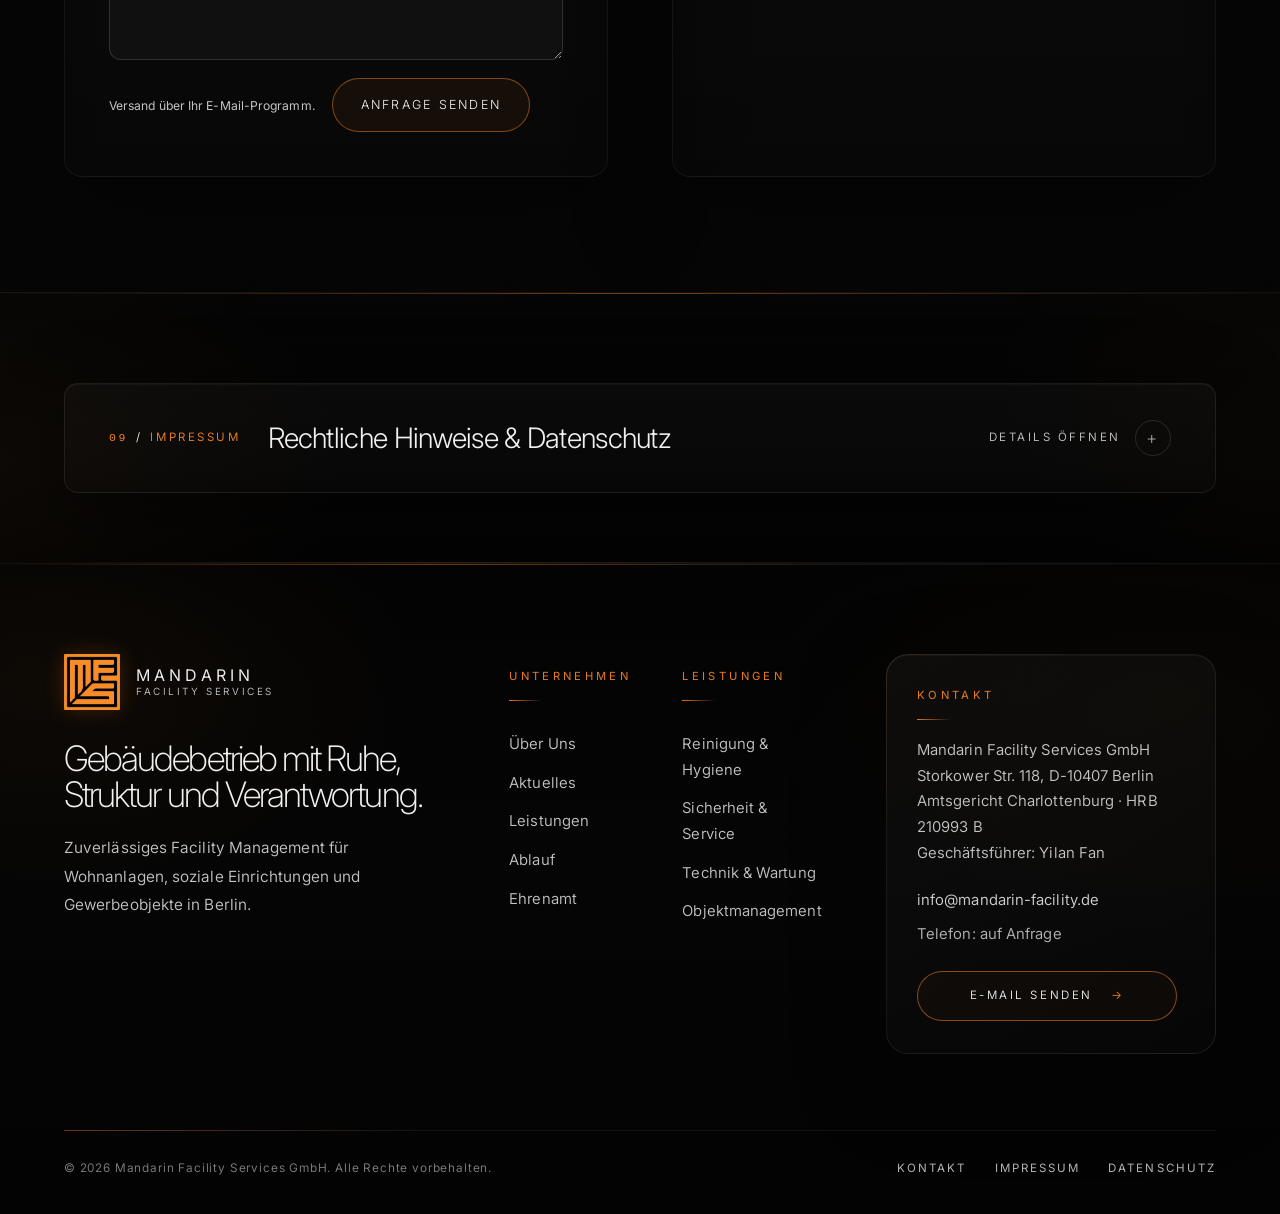
==== commit 84757334: "Update index.html" ====
--- a/index.html
+++ b/index.html
@@ -1,43 +1,58 @@
 <!DOCTYPE html>
+
 <html lang="de">
 <head>
-  <meta charset="UTF-8" />
-  <meta name="viewport" content="width=device-width, initial-scale=1.0" />
-  <title>Mandarin Facility Services GmbH — Gebäudemanagement Berlin</title>
-  <meta name="description" content="Mandarin Facility Services GmbH – Gebäudemanagement, Facility Services, Reinigung, Sicherheit, Haustechnik, Reparaturen, Außenpflege, Verwaltung und Objektbetreuung in Berlin." />
-  <meta name="keywords" content="facility services berlin, gebäudemanagement berlin, reinigung berlin, hausmeister berlin, sicherheitsdienst berlin, objektbetreuung berlin" />
-  <meta property="og:title" content="Mandarin Facility Services GmbH — Berlin" />
-  <meta property="og:description" content="Facility Management für Wohnanlagen, soziale Einrichtungen und Gewerbeobjekte in Berlin — aus einer Hand." />
-  <meta property="og:type" content="website" />
-  <meta property="og:url" content="https://www.mandarin-facility.de" />
-  <meta name="twitter:card" content="summary_large_image" />
-  <meta name="twitter:title" content="Mandarin Facility Services GmbH" />
-  <meta name="twitter:description" content="Facility Management für Berlin — Reinigung, Sicherheit, Haustechnik, Objektbetreuung aus einer Hand." />
-  <link rel="canonical" href="https://www.mandarin-facility.de" />
-
-  <!-- Favicons -->
-
-<meta name="theme-color" content="#050505" />
-
-  <link rel="preconnect" href="https://fonts.googleapis.com" />
-  <link rel="preconnect" href="https://fonts.gstatic.com" crossorigin />
-  <link href="https://fonts.googleapis.com/css2?family=Inter:wght@200;300;400;500&display=swap" rel="stylesheet" />
-
-  <style>
+<meta charset="utf-8"/>
+<meta content="width=device-width, initial-scale=1.0" name="viewport"/>
+<meta content="index,follow,max-image-preview:large" name="robots"/>
+<meta content="dark" name="color-scheme"/>
+<meta content="telephone=no" name="format-detection"/>
+<title>Mandarin Facility Services GmbH — Gebäudemanagement Berlin</title>
+<meta content="Mandarin Facility Services GmbH – Gebäudemanagement, Facility Services, Reinigung, Sicherheit, Haustechnik, Reparaturen, Außenpflege, Verwaltung und Objektbetreuung in Berlin." name="description"/>
+<meta content="facility services berlin, gebäudemanagement berlin, reinigung berlin, hausmeister berlin, sicherheitsdienst berlin, objektbetreuung berlin" name="keywords"/>
+<meta content="Mandarin Facility Services GmbH — Berlin" property="og:title"/>
+<meta content="Facility Management für Wohnanlagen, soziale Einrichtungen und Gewerbeobjekte in Berlin — aus einer Hand." property="og:description"/>
+<meta content="website" property="og:type"/>
+<meta content="https://www.mandarin-facility.de" property="og:url"/>
+<meta content="summary_large_image" name="twitter:card"/>
+<meta content="Mandarin Facility Services GmbH" name="twitter:title"/>
+<meta content="Facility Management für Berlin — Reinigung, Sicherheit, Haustechnik, Objektbetreuung aus einer Hand." name="twitter:description"/>
+<meta content="https://www.mandarin-facility.de/mandarin-og-preview.png" property="og:image"/>
+<meta content="1200" property="og:image:width"/>
+<meta content="630" property="og:image:height"/>
+<meta content="Mandarin Facility Services GmbH — Gebäudemanagement Berlin" property="og:image:alt"/>
+<meta content="https://www.mandarin-facility.de/mandarin-og-preview.png" name="twitter:image"/>
+<link href="https://www.mandarin-facility.de" rel="canonical"/>
+<!-- Favicons -->
+<meta content="#050505" name="theme-color"/>
+<link href="https://fonts.googleapis.com" rel="preconnect"/>
+<link crossorigin="" href="https://fonts.gstatic.com" rel="preconnect"/>
+<link href="https://fonts.googleapis.com/css2?family=Inter:wght@200;300;400;500&amp;display=swap" rel="stylesheet"/>
+<!-- Clean external transparent SVG favicon -->
+<link href="mandarin_favicon.png" rel="icon" type="image/png"/>
+<style id="mandarin-launch-ready-css">
 /* ═══════════════════════════════════════════════════════════════
+   Staff refactor notes:
+   - Removed trailing override dependency on !important. Final-system selectors now rely on source order and equal/greater selector specificity.
+   - Pixel text ceilings were converted to readable ch limits where the content is prose.
+   - Secondary copy tokens were raised for safer contrast on the ultra-dark background.
+   - Keep new production overrides at the end of this stylesheet, never as detached patch blocks.
+   ═══════════════════════════════════════════════════════════════ */
+
+/* ═
    Mandarin Facility Services — clean production stylesheet
    Consolidated from the prototype cascade: no repeated patch blocks.
    ═══════════════════════════════════════════════════════════════ */
 :root{
-  --bg:#050505;
-  --bg-2:#080706;
+  --bg:#070707;
+  --bg-2:#0b0b0b;
   --surface:rgba(255,255,255,.028);
   --surface-strong:rgba(255,255,255,.052);
   --surface-soft:rgba(255,255,255,.018);
   --text:rgba(255,255,255,.96);
-  --text-soft:rgba(255,255,255,.74);
-  --text-muted:rgba(255,255,255,.52);
-  --text-faint:rgba(255,255,255,.58);
+  --text-soft:rgba(255,255,255,.86);
+  --text-muted:rgba(255,255,255,.82);
+  --text-faint:rgba(255,255,255,.70);
   --line:rgba(255,255,255,.10);
   --line-soft:rgba(255,255,255,.065);
   --accent:#f58220;
@@ -51,7 +66,7 @@
 }
 
 *,*::before,*::after{box-sizing:border-box;margin:0;padding:0}
-html{scroll-behavior:smooth;background:var(--bg)}
+html{scroll-behavior:smooth;background:var(--bg);scroll-padding-top:calc(var(--nav-h) + 18px)}
 body{
   min-width:320px;
   font-family:"Inter",system-ui,-apple-system,BlinkMacSystemFont,"Segoe UI",sans-serif;
@@ -60,11 +75,13 @@
   line-height:1.9;
   letter-spacing:.005em;
   color:var(--text);
+
   background:
-    radial-gradient(circle at 12% 18%,rgba(245,130,32,.026),transparent 25%),
-    radial-gradient(circle at 86% 3%,rgba(245,130,32,.016),transparent 22%),
-    radial-gradient(circle at 50% 112%,rgba(245,130,32,.022),transparent 34%),
-    linear-gradient(180deg,#050505 0%,#070606 46%,#040404 100%);
+    radial-gradient(circle at 12% 18%, rgba(245,130,32,.028), transparent 26%),
+    radial-gradient(circle at 86% 3%, rgba(245,130,32,.020), transparent 22%),
+    radial-gradient(circle at 50% 120%, rgba(255,255,255,.020), transparent 46%),
+    linear-gradient(180deg,#060606 0%,#0a0a0a 52%,#050505 100%);
+
   -webkit-font-smoothing:antialiased;
   text-rendering:optimizeLegibility;
   overflow-x:hidden;
@@ -105,7 +122,7 @@
   width:46vw;
   height:46vw;
   pointer-events:none;
-  background:radial-gradient(circle,rgba(245,130,32,.018),transparent 62%);
+  background:radial-gradient(circle,rgba(245,130,32,.014),transparent 62%);
   filter:blur(42px);
 }
 .glow{
@@ -115,7 +132,7 @@
   width:54vw;
   height:54vw;
   border-radius:999px;
-  background:radial-gradient(circle,rgba(245,130,32,.055),transparent 68%);
+  background:radial-gradient(circle,rgba(245,130,32,.070),transparent 68%);
   filter:blur(90px);
   z-index:-1;
   pointer-events:none;
@@ -164,26 +181,26 @@
 .hero{position:relative;padding:clamp(92px,9vw,144px) 0 clamp(102px,9vw,148px);overflow:hidden}
 .hero::before{content:"";position:absolute;right:-130px;top:-155px;width:520px;height:520px;border-radius:999px;background:radial-gradient(circle,rgba(245,130,32,.088),transparent 68%);filter:blur(54px);pointer-events:none}
 .hero::after{content:"";position:absolute;left:-150px;bottom:-230px;width:460px;height:460px;border-radius:999px;background:radial-gradient(circle,rgba(245,130,32,.055),transparent 70%);filter:blur(64px);pointer-events:none}
-.hero-grid{display:grid;grid-template-columns:minmax(0,1.18fr) minmax(380px,.4fr);gap:clamp(76px,9vw,160px);align-items:center}
+.hero-grid{display:grid;grid-template-columns:minmax(0,1.18fr) minmax(min(100%, 34ch),.4fr);gap:clamp(76px,9vw,160px);align-items:center}
 .hero-label{display:flex;align-items:center;gap:14px;margin-bottom:32px;font-size:.74rem;letter-spacing:.24em;text-transform:uppercase;color:var(--text-faint)}
 .hero-label::before{content:"";width:44px;height:1px;background:linear-gradient(90deg,var(--accent),transparent);flex-shrink:0}
-.hero-title{max-width:1100px;font-size:clamp(3.5rem,6.8vw,6.8rem);font-weight:200;line-height:.9;letter-spacing:-.065em;text-transform:uppercase}
+.hero-title{max-width:14ch;font-size:clamp(3.5rem,6.8vw,6.8rem);font-weight:200;line-height:.9;letter-spacing:-.065em;text-transform:uppercase}
 .hero-title .outline{display:block;margin-top:.22em;color:rgba(255,255,255,.035);-webkit-text-stroke:.55px rgba(255,255,255,.32);text-stroke:.55px rgba(255,255,255,.32);transition:color 1.15s cubic-bezier(.16,1,.3,1),-webkit-text-stroke-color 1.15s cubic-bezier(.16,1,.3,1)}
 .hero-title:hover .outline,.hero-title .outline:hover{color:rgba(255,255,255,.16);-webkit-text-stroke-color:rgba(255,255,255,.46);text-stroke-color:rgba(255,255,255,.46)}
-.hero-text{max-width:860px;margin-top:38px;color:var(--text-soft);font-size:1.08rem;line-height:1.95}
+.hero-text{max-width:68ch;margin-top:38px;color:var(--text-soft);font-size:1.08rem;line-height:1.95}
 .hero-divider{position:relative;overflow:hidden;width:min(540px,100%);height:1px;margin-top:46px;background:linear-gradient(90deg,rgba(255,255,255,.12),rgba(245,130,32,.45) 60%,transparent)}
 .hero-divider::after{content:"";position:absolute;inset:0;width:20%;background:linear-gradient(90deg,transparent,rgba(245,130,32,.78),transparent);animation:scan 8s ease-in-out infinite}
-@keyframes scan{0%{transform:translateX(-200%)}50%,100%{transform:translateX(600%)}}
+@keyframes scan{0%{transform:translateX(-200%)}100%{transform:translateX(600%)}}
 .hero-actions{display:flex;flex-wrap:wrap;gap:12px;margin-top:34px}
 .hero-panel{padding:34px 0 34px 34px;border-left:1px solid rgba(245,130,32,.24);background:linear-gradient(180deg,rgba(255,255,255,.026),rgba(255,255,255,.01));box-shadow:inset 0 1px 0 rgba(255,255,255,.04),0 30px 80px rgba(0,0,0,.22);backdrop-filter:blur(10px);-webkit-backdrop-filter:blur(10px)}
 .panel-label{margin-bottom:18px;font-size:.75rem;letter-spacing:.2em;text-transform:uppercase;color:var(--text-faint)}
-.panel-title{max-width:440px;margin-bottom:26px;font-size:1.15rem;font-weight:300;line-height:1.68;letter-spacing:-.015em;color:rgba(255,255,255,.9)}
+.panel-title{max-width:38ch;margin-bottom:26px;font-size:1.15rem;font-weight:300;line-height:1.68;letter-spacing:-.015em;color:rgba(255,255,255,.9)}
 .panel-list{display:grid;gap:14px}.panel-list span{display:flex;gap:10px;font-size:.94rem;line-height:1.75;color:rgba(255,255,255,.78)}.panel-list span::before{content:"";width:4px;height:4px;margin-top:12px;border-radius:50%;background:var(--accent);flex-shrink:0}
 
 /* Shared headings */
 .sec-head{display:grid;grid-template-columns:110px 1fr;gap:16px;align-items:start;margin-bottom:clamp(52px,6vw,80px)}
 .sec-index{padding-top:4px;font-size:.72rem;letter-spacing:.2em;text-transform:uppercase;color:var(--text-faint)}
-.sec-title{max-width:820px;font-size:clamp(1.35rem,2.1vw,1.9rem);font-weight:300;line-height:1.24;letter-spacing:-.02em;color:rgba(255,255,255,.94)}
+.sec-title{max-width:52ch;font-size:clamp(1.35rem,2.1vw,1.9rem);font-weight:300;line-height:1.24;letter-spacing:-.02em;color:rgba(255,255,255,.94)}
 
 /* Buttons */
 .btn-primary,.btn-ghost{display:inline-flex;align-items:center;justify-content:center;min-height:50px;padding:14px 28px;border:1px solid;font-size:.78rem;font-weight:300;letter-spacing:.18em;text-transform:uppercase;transition:background .3s var(--ease),border-color .3s,color .3s,transform .25s var(--ease),opacity .25s}
@@ -194,63 +211,593 @@
 a.btn-primary[href^="mailto:"],.jobs-compact-action .btn-primary{border:0;background:var(--accent);color:#050505;font-weight:500;white-space:nowrap}
 a.btn-primary[href^="mailto:"]:hover,.jobs-compact-action .btn-primary:hover{background:var(--accent);color:#050505;opacity:.88}
 
+
+/* Production contrast calibration: keep labels restrained, raise long-form copy for accessibility. */
+.hero-text,
+.about-copy p,
+.news-card p,
+.service-desc,
+.process-sticky p,
+.step p,
+.social-col p,
+.jobs-compact-head p,
+.card > p,
+.contact-info address,
+.impressum-block p,
+.footer-legal,
+.panel-list span,
+.target-card p,
+.proof-item span{color:var(--text-muted)}
+
 /* Content sections */
 .trust-strip{padding:52px 0;border-block:1px solid var(--line);background:linear-gradient(180deg,rgba(245,130,32,.018),rgba(255,255,255,.012))}
 .trust-grid{display:grid;grid-template-columns:repeat(4,1fr);gap:32px}.trust-item{min-height:88px;padding-left:22px;border-left:1px solid var(--accent-line);display:flex;flex-direction:column;justify-content:center;transition:background .3s var(--ease),transform .3s var(--ease)}.trust-item:hover{background:rgba(255,255,255,.018);transform:translateY(-2px)}.trust-item span{display:block;margin-bottom:10px;font-size:.73rem;letter-spacing:.22em;text-transform:uppercase;color:var(--text-faint)}.trust-item p{font-size:.92rem;line-height:1.5;color:rgba(255,255,255,.86)}
-.about-grid{display:grid;grid-template-columns:110px minmax(0,680px) minmax(0,1fr);gap:24px 64px;align-items:start}.about-copy p{max-width:640px;margin-bottom:32px;color:rgba(255,255,255,.78);font-size:1.05rem;line-height:2}.about-copy p:last-child{margin-bottom:0}.about-aside{padding-top:4px;font-size:.72rem;letter-spacing:.14em;text-transform:uppercase;color:rgba(255,255,255,.58);line-height:2.2}
+.about-grid{display:grid;grid-template-columns:110px minmax(0,68ch) minmax(0,1fr);gap:24px 64px;align-items:start}.about-copy p{max-width:64ch;margin-bottom:32px;color:rgba(255,255,255,.78);font-size:1.05rem;line-height:2}.about-copy p:last-child{margin-bottom:0}.about-aside{padding-top:4px;font-size:.72rem;letter-spacing:.14em;text-transform:uppercase;color:rgba(255,255,255,.70);line-height:2.2}
 .news-grid,.target-grid,.proof-grid{display:grid;gap:1px;background:var(--line);border:1px solid var(--line)}.news-grid{grid-template-columns:repeat(3,1fr)}.target-grid,.proof-grid{grid-template-columns:repeat(4,1fr)}
 .news-card,.target-card,.card,.contact-info,.proof-item{background:linear-gradient(180deg,rgba(255,255,255,.03),rgba(255,255,255,.014));border:1px solid rgba(255,255,255,.045);backdrop-filter:blur(12px) saturate(115%);-webkit-backdrop-filter:blur(12px) saturate(115%)}
 .news-card{display:flex;flex-direction:column;padding:44px 38px;transition:background .3s var(--ease)}.news-card:hover,.target-card:hover{background:rgba(255,255,255,.04)}.news-tag{margin-bottom:16px;font-size:.72rem;letter-spacing:.24em;text-transform:uppercase;color:var(--accent)}.news-card h3{margin-bottom:14px;font-size:clamp(1.05rem,1.6vw,1.3rem);font-weight:300;line-height:1.2;letter-spacing:-.02em}.news-card p{flex:1;font-size:.86rem;color:rgba(255,255,255,.72);line-height:1.75}.news-read{display:inline-flex;align-items:center;gap:8px;margin-top:22px;font-size:.73rem;letter-spacing:.18em;text-transform:uppercase;color:var(--text-faint);transition:color .25s}.news-read::after{content:"→";transition:transform .25s var(--ease)}.news-card:hover .news-read{color:var(--accent)}.news-card:hover .news-read::after{transform:translateX(4px)}
-.services-table{border-top:1px solid var(--line)}.service-row{position:relative;display:grid;grid-template-columns:80px minmax(0,1fr) minmax(0,.55fr);gap:32px 52px;align-items:center;padding:42px 0;border-bottom:1px solid var(--line-soft);transition:background .3s var(--ease)}.service-row:hover{background:rgba(255,255,255,.016)}.service-row::before{content:"";position:absolute;left:0;top:14px;bottom:14px;width:1px;background:linear-gradient(to bottom,transparent,rgba(245,130,32,.32),transparent);opacity:.78}.service-num{font-size:.73rem;letter-spacing:.2em;text-transform:uppercase;color:var(--text-faint)}.service-content{display:grid;gap:6px}.service-meta{font-size:.72rem;letter-spacing:.22em;text-transform:uppercase;color:rgba(245,130,32,.75);line-height:1}.service-name{font-size:clamp(1.65rem,2.8vw,2.6rem);font-weight:200;line-height:.97;letter-spacing:-.045em;color:rgba(255,255,255,.94)}.service-desc{max-width:520px;font-size:.97rem;line-height:1.9;color:rgba(255,255,255,.76)}
+.services-table{border-top:1px solid var(--line)}.service-row{position:relative;display:grid;grid-template-columns:80px minmax(0,1fr) minmax(0,.55fr);gap:32px 52px;align-items:center;padding:42px 0;border-bottom:1px solid var(--line-soft);transition:background .3s var(--ease)}.service-row:hover{background:rgba(255,255,255,.016)}.service-row::before{content:"";position:absolute;left:0;top:14px;bottom:14px;width:1px;background:linear-gradient(to bottom,transparent,rgba(245,130,32,.32),transparent);opacity:.78}.service-num{font-size:.73rem;letter-spacing:.2em;text-transform:uppercase;color:var(--text-faint)}.service-content{display:grid;gap:6px}.service-meta{font-size:.72rem;letter-spacing:.22em;text-transform:uppercase;color:rgba(245,130,32,.75);line-height:1}.service-name{font-size:clamp(1.65rem,2.8vw,2.6rem);font-weight:200;line-height:.97;letter-spacing:-.045em;color:rgba(255,255,255,.94)}.service-desc{max-width:58ch;font-size:.97rem;line-height:1.9;color:rgba(255,255,255,.76)}
 .mobile-signature-section{display:none}.signature-card{position:relative;overflow:hidden;padding:28px 24px;border:1px solid rgba(255,255,255,.075);border-radius:26px;background:linear-gradient(145deg,rgba(255,255,255,.075),rgba(255,255,255,.024));box-shadow:0 24px 70px rgba(0,0,0,.34)}.signature-kicker{margin-bottom:10px;font-size:.64rem;letter-spacing:.22em;text-transform:uppercase;color:rgba(255,186,119,.82)}.signature-card h2{font-size:1.42rem;font-weight:300;line-height:1.05;letter-spacing:-.04em}.signature-card p{margin-top:14px;font-size:.9rem;line-height:1.58;color:var(--text-soft)}.signature-points{display:flex;flex-wrap:wrap;gap:8px;margin-top:18px}.signature-points span{padding:7px 10px;border:1px solid rgba(245,130,32,.24);border-radius:999px;background:rgba(245,130,32,.07);font-size:.68rem;letter-spacing:.13em;text-transform:uppercase;color:rgba(255,221,191,.8)}
 .target-card{min-height:180px;padding:34px 28px;display:flex;flex-direction:column;justify-content:space-between;transition:background .3s var(--ease),transform .3s var(--ease)}.target-card:hover{transform:translateY(-2px)}.target-card span{font-size:.72rem;letter-spacing:.24em;text-transform:uppercase;color:var(--accent)}.target-card p{font-size:.9rem;line-height:1.5;color:rgba(255,255,255,.84)}.proof-grid{margin-top:32px}.proof-item{padding:30px 26px}.proof-item strong{display:block;margin-bottom:8px;font-size:.84rem;font-weight:400;color:var(--text)}.proof-item span{font-size:.76rem;line-height:1.6;color:var(--text-faint)}
-.process-grid{display:grid;grid-template-columns:1fr 1fr;gap:clamp(36px,6vw,100px);align-items:start}.process-sticky{position:sticky;top:calc(var(--nav-h) + 32px)}.process-sticky .sec-index{margin-bottom:16px}.process-sticky h2{margin-bottom:22px;font-size:clamp(2rem,3.5vw,3.4rem);font-weight:200;line-height:.97;letter-spacing:-.05em}.process-sticky p{max-width:480px;font-size:.93rem;color:var(--text-soft)}.steps{border-top:1px solid var(--line)}.step{display:grid;grid-template-columns:90px 1fr;gap:20px;padding:40px 0;border-bottom:1px solid var(--line-soft)}.step-num{padding-top:4px;font-size:.73rem;letter-spacing:.18em;text-transform:uppercase;color:var(--text-faint)}.step h3{margin-bottom:8px;font-size:clamp(1rem,1.5vw,1.28rem);font-weight:300;letter-spacing:-.02em}.step p{font-size:.84rem;color:var(--text-soft)}
-.social-grid{display:grid;grid-template-columns:110px 1fr 1fr;gap:20px 48px;align-items:start}.social-col h3{margin-bottom:20px;font-size:clamp(1.4rem,2.2vw,2rem);font-weight:200;line-height:1;letter-spacing:-.04em}.social-col p{max-width:480px;margin-bottom:16px;font-size:.88rem;line-height:1.78;color:var(--text-soft)}.bullet-list{display:grid;gap:8px;margin-top:8px}.bullet-list li{list-style:none;display:flex;gap:10px;font-size:.82rem;color:var(--text-soft)}.bullet-list li::before{content:"";width:4px;height:4px;margin-top:9px;border-radius:50%;background:var(--accent);flex-shrink:0}
-.jobs-compact{position:relative;display:grid;grid-template-columns:minmax(260px,.66fr) minmax(300px,1.1fr) minmax(230px,.36fr);gap:clamp(34px,5vw,76px);align-items:start;padding:52px;border:1px solid rgba(255,255,255,.08);border-radius:2px;background:linear-gradient(135deg,rgba(245,130,32,.034),rgba(255,255,255,.015));overflow:hidden}.jobs-compact::before{content:"";position:absolute;inset:-1px auto -1px 0;width:1px;background:linear-gradient(to bottom,transparent,rgba(245,130,32,.62),transparent)}.jobs-compact-head h3{margin-bottom:12px;font-size:clamp(1.9rem,3vw,2.85rem);font-weight:200;line-height:1.02;letter-spacing:-.04em}.jobs-compact-head p{max-width:520px;color:rgba(255,255,255,.72);font-size:1.08rem;line-height:1.85}.jobs-compact-list{display:grid;border-top:1px solid rgba(255,255,255,.07)}.jobs-compact-row{display:grid;grid-template-columns:1fr auto;gap:20px;align-items:center;padding:22px 0;border-bottom:1px solid rgba(255,255,255,.06)}.jobs-compact-row span{font-size:1.08rem;font-weight:300;letter-spacing:-.01em;color:rgba(255,255,255,.92)}.jobs-compact-row em{font-style:normal;font-size:.8rem;letter-spacing:.06em;color:rgba(245,130,32,.75);white-space:nowrap}.jobs-compact-action{display:flex;flex-direction:column;gap:16px;align-items:flex-start;min-width:240px;padding-top:6px}.jobs-compact-action span{font-size:.78rem;line-height:1.5;color:rgba(255,255,255,.58)}
+.process-grid{display:grid;grid-template-columns:1fr 1fr;gap:clamp(36px,6vw,100px);align-items:start}.process-sticky{position:sticky;top:calc(var(--nav-h) + 32px)}.process-sticky .sec-index{margin-bottom:16px}.process-sticky h2{margin-bottom:22px;font-size:clamp(2rem,3.5vw,3.4rem);font-weight:200;line-height:.97;letter-spacing:-.05em}.process-sticky p{max-width:58ch;font-size:.93rem;color:var(--text-soft)}.steps{border-top:1px solid var(--line)}.step{display:grid;grid-template-columns:90px 1fr;gap:20px;padding:40px 0;border-bottom:1px solid var(--line-soft)}.step-num{padding-top:4px;font-size:.73rem;letter-spacing:.18em;text-transform:uppercase;color:var(--text-faint)}.step h3{margin-bottom:8px;font-size:clamp(1rem,1.5vw,1.28rem);font-weight:300;letter-spacing:-.02em}.step p{font-size:.84rem;color:var(--text-soft)}
+.social-grid{display:grid;grid-template-columns:110px 1fr 1fr;gap:20px 48px;align-items:start}.social-col h3{margin-bottom:20px;font-size:clamp(1.4rem,2.2vw,2rem);font-weight:200;line-height:1;letter-spacing:-.04em}.social-col p{max-width:58ch;margin-bottom:16px;font-size:.88rem;line-height:1.78;color:var(--text-soft)}.bullet-list{display:grid;gap:8px;margin-top:8px}.bullet-list li{list-style:none;display:flex;gap:10px;font-size:.82rem;color:var(--text-soft)}.bullet-list li::before{content:"";width:4px;height:4px;margin-top:9px;border-radius:50%;background:var(--accent);flex-shrink:0}
+.jobs-compact{position:relative;display:grid;grid-template-columns:minmax(min(100%, 28ch),.66fr) minmax(min(100%, 30ch),1.1fr) minmax(min(100%, 24ch),.36fr);gap:clamp(34px,5vw,76px);align-items:start;padding:52px;border:1px solid rgba(255,255,255,.08);border-radius:2px;background:linear-gradient(135deg,rgba(245,130,32,.034),rgba(255,255,255,.015));overflow:hidden}.jobs-compact::before{content:"";position:absolute;inset:-1px auto -1px 0;width:1px;background:linear-gradient(to bottom,transparent,rgba(245,130,32,.62),transparent)}.jobs-compact-head h3{margin-bottom:12px;font-size:clamp(1.9rem,3vw,2.85rem);font-weight:200;line-height:1.02;letter-spacing:-.04em}.jobs-compact-head p{max-width:58ch;color:rgba(255,255,255,.72);font-size:1.08rem;line-height:1.85}.jobs-compact-list{display:grid;border-top:1px solid rgba(255,255,255,.07)}.jobs-compact-row{display:grid;grid-template-columns:1fr auto;gap:20px;align-items:center;padding:22px 0;border-bottom:1px solid rgba(255,255,255,.06)}.jobs-compact-row span{font-size:1.08rem;font-weight:300;letter-spacing:-.01em;color:rgba(255,255,255,.92)}.jobs-compact-row em{font-style:normal;font-size:.8rem;letter-spacing:.06em;color:rgba(245,130,32,.75);white-space:nowrap}.jobs-compact-action{display:flex;flex-direction:column;gap:16px;align-items:flex-start;min-width:240px;padding-top:6px}.jobs-compact-action span{font-size:.78rem;line-height:1.5;color:rgba(255,255,255,.70)}
 .card,.contact-info{padding:44px}.card h3,.contact-info h3{margin-bottom:12px;font-size:clamp(1.3rem,2vw,1.85rem);font-weight:200;line-height:1.1;letter-spacing:-.04em}.card>p{margin-bottom:28px;font-size:.86rem;line-height:1.72;color:var(--text-soft)}.contact-grid{display:grid;grid-template-columns:1fr 1fr;gap:clamp(34px,5vw,70px);align-items:stretch}.contact-info h3{margin-bottom:24px}.contact-info address{font-style:normal;font-size:.9rem;line-height:2;color:var(--text-soft)}.contact-info address a{color:var(--accent)}.contact-info address a:hover{opacity:.74}.info-block{margin-top:26px}.info-label{margin-bottom:8px;font-size:.72rem;letter-spacing:.22em;text-transform:uppercase;color:var(--text-faint)}
 .form{display:grid;gap:14px}.field{display:grid;gap:6px}.field label{font-size:.72rem;letter-spacing:.18em;text-transform:uppercase;color:var(--text-faint)}.field input,.field textarea,.field select{width:100%;padding:13px 16px;border:1px solid rgba(255,255,255,.10);background:rgba(255,255,255,.03);outline:0;font-size:.94rem;color:var(--text);transition:border-color .25s var(--ease),background .25s}.field textarea{min-height:110px;resize:vertical}.field select{appearance:none;cursor:pointer}.field input:focus,.field textarea:focus,.field select:focus{border-color:rgba(245,130,32,1);background:rgba(255,255,255,.045);box-shadow:0 0 0 3px rgba(245,130,32,.18)}.form-actions{display:flex;align-items:center;gap:16px;flex-wrap:wrap;margin-top:4px}.form-note{font-size:.76rem;color:var(--text-faint)}
 #impressum{}.nav-links a[href="#impressum"],.mobile-menu a[href="#impressum"]{display:none}.footer-bottom-links a[href="#impressum"]{display:inline-flex}.impressum-grid{display:grid;grid-template-columns:1fr 1fr;gap:clamp(36px,6vw,80px)}.impressum-block h3{margin-bottom:20px;font-size:.76rem;letter-spacing:.2em;text-transform:uppercase;color:var(--accent)}.impressum-block p{font-size:.9rem;line-height:1.9;color:var(--text-soft)}.impressum-block p+p{margin-top:12px}
-.footer{padding:clamp(70px,7vw,98px) 0 42px;border-top:1px solid var(--line);background:linear-gradient(180deg,rgba(255,255,255,.008),transparent)}.footer-grid{display:grid;grid-template-columns:160px minmax(0,1fr) minmax(280px,.42fr);gap:clamp(34px,5vw,80px);align-items:start;margin-bottom:48px}.footer-brand{padding-top:0;font-size:.76rem;letter-spacing:.26em;text-transform:uppercase;color:var(--text-faint)}.footer-logo{display:inline-flex;align-items:center;gap:12px;width:auto}.footer-logo img{width:40px;height:40px;object-fit:contain;filter:drop-shadow(0 0 10px rgba(245,130,32,.22))}.footer-logo::after{content:"Mandarin";font-size:.75rem;font-weight:300;letter-spacing:.22em;text-transform:uppercase;color:rgba(255,255,255,.72);white-space:nowrap}.footer-brand-dot{display:none}.footer-legal{max-width:680px;font-size:.82rem;line-height:1.9;color:var(--text-soft)}.footer-legal strong{display:block;margin-bottom:6px;font-size:.86rem;font-weight:400;color:rgba(255,255,255,.9)}.footer-right{display:flex;flex-direction:column;align-items:stretch;gap:14px}.footer-right .btn-ghost{width:100%}.footer-note{font-size:.7rem;color:rgba(255,255,255,.58)}.footer-bottom{display:flex;align-items:center;justify-content:space-between;flex-wrap:wrap;gap:12px;padding-top:26px;border-top:1px solid var(--line-soft)}.footer-bottom p{font-size:.76rem;letter-spacing:.08em;color:var(--text-faint)}.footer-bottom-links{display:flex;gap:24px}.footer-bottom-links a{font-size:.75rem;letter-spacing:.14em;text-transform:uppercase;color:var(--text-faint);transition:color .25s}.footer-bottom-links a:hover{color:var(--text-soft)}
+.footer{padding:clamp(70px,7vw,98px) 0 42px;border-top:1px solid var(--line);background:linear-gradient(180deg,rgba(255,255,255,.008),transparent)}.footer-grid{display:grid;grid-template-columns:160px minmax(0,1fr) minmax(min(100%, 28ch),.42fr);gap:clamp(34px,5vw,80px);align-items:start;margin-bottom:48px}.footer-brand{padding-top:0;font-size:.76rem;letter-spacing:.26em;text-transform:uppercase;color:var(--text-faint)}.footer-logo{display:inline-flex;align-items:center;gap:12px;width:auto}.footer-logo img{width:40px;height:40px;object-fit:contain;filter:drop-shadow(0 0 10px rgba(245,130,32,.22))}.footer-logo::after{content:"Mandarin";font-size:.75rem;font-weight:300;letter-spacing:.22em;text-transform:uppercase;color:rgba(255,255,255,.72);white-space:nowrap}.footer-brand-dot{display:none}.footer-legal{max-width:72ch;font-size:.82rem;line-height:1.9;color:var(--text-soft)}.footer-legal strong{display:block;margin-bottom:6px;font-size:.86rem;font-weight:400;color:rgba(255,255,255,.9)}.footer-right{display:flex;flex-direction:column;align-items:stretch;gap:14px}.footer-right .btn-ghost{width:100%}.footer-note{font-size:.7rem;color:rgba(255,255,255,.70)}.footer-bottom{display:flex;align-items:center;justify-content:space-between;flex-wrap:wrap;gap:12px;padding-top:26px;border-top:1px solid var(--line-soft)}.footer-bottom p{font-size:.76rem;letter-spacing:.08em;color:var(--text-faint)}.footer-bottom-links{display:flex;gap:24px}.footer-bottom-links a{font-size:.75rem;letter-spacing:.14em;text-transform:uppercase;color:var(--text-faint);transition:color .25s}.footer-bottom-links a:hover{color:var(--text-soft)}
 #scroll-bar{position:fixed;top:var(--nav-h);left:0;z-index:300;width:0;height:1px;background:var(--accent);box-shadow:0 0 8px rgba(245,130,32,.5);transition:width .1s linear}#back-to-top{position:fixed;right:28px;bottom:28px;z-index:150;width:42px;height:42px;border:1px solid var(--line);background:rgba(5,5,5,.88);backdrop-filter:blur(12px);-webkit-backdrop-filter:blur(12px);display:flex;align-items:center;justify-content:center;color:var(--text-faint);font-size:1rem;opacity:0;transform:translateY(8px);transition:opacity .35s var(--ease),transform .35s var(--ease),border-color .25s,color .25s}#back-to-top.visible{opacity:1;transform:translateY(0)}#back-to-top:hover{border-color:rgba(245,130,32,.4);color:var(--accent)}
 .reveal{opacity:0;transform:translateY(22px);transition:opacity .85s var(--ease),transform .85s var(--ease);will-change:opacity,transform}.reveal.visible{opacity:1;transform:translateY(0)}.reveal-d1{transition-delay:.08s}.reveal-d2{transition-delay:.16s}.reveal-d3{transition-delay:.24s}noscript .reveal{opacity:1;transform:none}
 
 /* Responsive */
-@media (max-width:1100px){.hero-grid{grid-template-columns:1fr;gap:48px}.hero-panel{max-width:640px;margin-top:8px}.about-grid{grid-template-columns:110px 1fr}.about-aside{display:none}.process-grid{grid-template-columns:1fr;gap:48px}.process-sticky{position:static}.social-grid{grid-template-columns:110px 1fr}.footer-grid{grid-template-columns:1fr;gap:16px}.footer-right{max-width:340px}.impressum-grid{grid-template-columns:1fr}.service-row{grid-template-columns:64px 1fr;gap:12px 24px}.service-desc{grid-column:2/-1}.jobs-compact{grid-template-columns:1fr}.jobs-compact-action{max-width:340px}}
-@media (max-width:820px){:root{--sec:76px;--nav-h:68px}.wrap{width:min(100% - 34px,var(--max));padding-inline:0}.nav-links,.lang-switch{display:none}.hamburger{display:flex}.mobile-menu{display:flex}.brand-logo{height:40px}.brand-logo img{width:36px;height:36px}.brand-logo::after{font-size:.68rem;letter-spacing:.18em}.hero{padding:78px 0 70px}.hero::before{right:-190px;top:-165px;opacity:.72;background:radial-gradient(circle,rgba(245,130,32,.20),transparent 66%);filter:blur(58px)}.hero::after{opacity:.34}.hero-grid{gap:30px}.hero-label{margin-bottom:18px;font-size:.68rem;letter-spacing:.2em;color:rgba(255,202,151,.78)}.hero-title{max-width:10.5ch;font-size:clamp(3.05rem,15.5vw,5.7rem);line-height:.84;letter-spacing:-.075em;text-wrap:balance}.hero-title .outline{margin-top:.1em;font-size:.72em;letter-spacing:-.055em}.hero-text{max-width:34rem;margin-top:24px;font-size:1.02rem;line-height:1.7;color:rgba(245,239,232,.78)}.hero-divider{margin-top:28px}.hero-actions{gap:12px}.btn-primary,.btn-ghost{width:100%;min-height:52px;border-radius:999px;font-size:.78rem;letter-spacing:.15em}.hero-panel{padding:22px;border-left:0;border-radius:24px;background:linear-gradient(145deg,rgba(255,255,255,.088),rgba(255,255,255,.034));box-shadow:0 24px 64px rgba(0,0,0,.38),inset 0 1px 0 rgba(255,255,255,.08);backdrop-filter:blur(10px);-webkit-backdrop-filter:blur(10px)}.panel-title{font-size:1.08rem;line-height:1.38}.panel-list{gap:2px}.panel-list span{padding:10px 0;font-size:.84rem}.trust-grid{grid-template-columns:1fr 1fr;gap:10px}.trust-item{min-height:auto;padding:14px 12px;border:1px solid rgba(255,255,255,.075);border-radius:18px;background:rgba(255,255,255,.026)}.trust-item span{font-size:.65rem}.trust-item p{font-size:.78rem;line-height:1.25}.news-grid{grid-template-columns:1fr}.target-grid,.proof-grid{grid-template-columns:1fr 1fr}.jobs-grid,.contact-grid{grid-template-columns:1fr}.news-card,.target-card,.proof-item,.jobs-compact,.contact-info,.card{backdrop-filter:none;-webkit-backdrop-filter:none}.mobile-signature-section{display:block;padding:0 0 70px;background:transparent}.footer-right{max-width:none}}
-@media (max-width:680px){:root{--sec:70px}.section{padding-block:70px}.sec-head{grid-template-columns:1fr;gap:8px;margin-bottom:42px}.sec-index{font-size:.66rem}.sec-title{font-size:1.28rem;line-height:1.32}.brand-logo::after{display:none}.mobile-menu a{font-size:1.22rem}.about-grid,.social-grid,.service-row{grid-template-columns:1fr}.social-grid>div:first-child{display:none}.service-row{gap:8px;padding:28px 0}.service-num{display:none}.service-desc{grid-column:auto}.service-name{font-size:clamp(1.48rem,9vw,2.1rem)}.target-grid,.proof-grid{grid-template-columns:1fr}.trust-strip{padding:38px 0}.news-card,.target-card,.card,.contact-info,.proof-item{padding:28px 22px}.process-sticky h2{font-size:2.2rem}.step{grid-template-columns:1fr;gap:8px;padding:28px 0}.jobs-compact{padding:28px 20px;gap:26px;border-radius:18px}.jobs-compact-head h3{font-size:2rem}.jobs-compact-head p{font-size:1rem;line-height:1.7}.jobs-compact-row{grid-template-columns:1fr;gap:4px;padding:18px 0}.jobs-compact-row span{font-size:1.02rem}.jobs-compact-row em{font-size:.78rem}.jobs-compact-action{max-width:none;align-items:stretch}.contact-grid{gap:24px}.form-actions{display:grid}.footer{padding-top:64px}.footer-grid{grid-template-columns:1fr;gap:28px}.footer-logo img{width:36px;height:36px}.footer-logo::after{font-size:.68rem;letter-spacing:.18em}.footer-bottom{flex-direction:column;align-items:flex-start;gap:8px}.footer-bottom-links{flex-wrap:wrap;gap:14px 22px}#back-to-top{right:18px;bottom:18px;width:40px;height:40px}body::after{display:none}}
-@media (prefers-reduced-motion:reduce){*,*::before,*::after{animation:none!important;transition:none!important;scroll-behavior:auto!important}.reveal{opacity:1;transform:none}}
-</style>
-
-
-
-
-<!-- Clean transparent orange SVG favicon -->
-  <link rel="icon" type="image/png" href="[data-uri]">
-
-
-
-
-
-
-
-
-
-
-
-
-
-
-
-
-
-
-
-
-
-
-
-
-<style id="mandarin-collapsible-impressum">
+@media (max-width:14ch){.hero-grid{grid-template-columns:1fr;gap:48px}.hero-panel{max-width:64ch;margin-top:8px}.about-grid{grid-template-columns:110px 1fr}.about-aside{display:none}.process-grid{grid-template-columns:1fr;gap:48px}.process-sticky{position:static}.social-grid{grid-template-columns:110px 1fr}.footer-grid{grid-template-columns:1fr;gap:16px}.footer-right{max-width:34ch}.impressum-grid{grid-template-columns:1fr}.service-row{grid-template-columns:64px 1fr;gap:12px 24px}.service-desc{grid-column:2/-1}.jobs-compact{grid-template-columns:1fr}.jobs-compact-action{max-width:34ch}}
+@media (max-width:52ch){:root{--sec:76px;--nav-h:68px}.wrap{width:min(100% - 34px,var(--max));padding-inline:0}.nav-links,.lang-switch{display:none}.hamburger{display:flex}.mobile-menu{display:flex}.brand-logo{height:40px}.brand-logo img{width:36px;height:36px}.brand-logo::after{font-size:.68rem;letter-spacing:.18em}.hero{padding:78px 0 70px}.hero::before{right:-190px;top:-165px;opacity:.72;background:radial-gradient(circle,rgba(245,130,32,.20),transparent 66%);filter:blur(58px)}.hero::after{opacity:.34}.hero-grid{gap:30px}.hero-label{margin-bottom:18px;font-size:.68rem;letter-spacing:.2em;color:rgba(255,202,151,.78)}.hero-title{max-width:10.5ch;font-size:clamp(3.05rem,15.5vw,5.7rem);line-height:.84;letter-spacing:-.075em;text-wrap:balance}.hero-title .outline{margin-top:.1em;font-size:.72em;letter-spacing:-.055em}.hero-text{max-width:34rem;margin-top:24px;font-size:1.02rem;line-height:1.7;color:rgba(245,239,232,.78)}.hero-divider{margin-top:28px}.hero-actions{gap:12px}.btn-primary,.btn-ghost{width:100%;min-height:52px;border-radius:999px;font-size:.78rem;letter-spacing:.15em}.hero-panel{padding:22px;border-left:0;border-radius:24px;background:linear-gradient(145deg,rgba(255,255,255,.088),rgba(255,255,255,.034));box-shadow:0 24px 64px rgba(0,0,0,.38),inset 0 1px 0 rgba(255,255,255,.08);backdrop-filter:blur(10px);-webkit-backdrop-filter:blur(10px)}.panel-title{font-size:1.08rem;line-height:1.38}.panel-list{gap:2px}.panel-list span{padding:10px 0;font-size:.84rem}.trust-grid{grid-template-columns:1fr 1fr;gap:10px}.trust-item{min-height:auto;padding:14px 12px;border:1px solid rgba(255,255,255,.075);border-radius:18px;background:rgba(255,255,255,.026)}.trust-item span{font-size:.65rem}.trust-item p{font-size:.78rem;line-height:1.25}.news-grid{grid-template-columns:1fr}.target-grid,.proof-grid{grid-template-columns:1fr 1fr}.jobs-grid,.contact-grid{grid-template-columns:1fr}.news-card,.target-card,.proof-item,.jobs-compact,.contact-info,.card{backdrop-filter:none;-webkit-backdrop-filter:none}.mobile-signature-section{display:block;padding:0 0 70px;background:transparent}.footer-right{max-width:none}}
+@media (max-width:72ch){:root{--sec:70px}.section{padding-block:70px}.sec-head{grid-template-columns:1fr;gap:8px;margin-bottom:42px}.sec-index{font-size:.66rem}.sec-title{font-size:1.28rem;line-height:1.32}.brand-logo::after{display:none}.mobile-menu a{font-size:1.22rem}.about-grid,.social-grid,.service-row{grid-template-columns:1fr}.social-grid>div:first-child{display:none}.service-row{gap:8px;padding:28px 0}.service-num{display:none}.service-desc{grid-column:auto}.service-name{font-size:clamp(1.48rem,9vw,2.1rem)}.target-grid,.proof-grid{grid-template-columns:1fr}.trust-strip{padding:38px 0}.news-card,.target-card,.card,.contact-info,.proof-item{padding:28px 22px}.process-sticky h2{font-size:2.2rem}.step{grid-template-columns:1fr;gap:8px;padding:28px 0}.jobs-compact{padding:28px 20px;gap:26px;border-radius:18px}.jobs-compact-head h3{font-size:2rem}.jobs-compact-head p{font-size:1rem;line-height:1.7}.jobs-compact-row{grid-template-columns:1fr;gap:4px;padding:18px 0}.jobs-compact-row span{font-size:1.02rem}.jobs-compact-row em{font-size:.78rem}.jobs-compact-action{max-width:none;align-items:stretch}.contact-grid{gap:24px}.form-actions{display:grid}.footer{padding-top:64px}.footer-grid{grid-template-columns:1fr;gap:28px}.footer-logo img{width:36px;height:36px}.footer-logo::after{font-size:.68rem;letter-spacing:.18em}.footer-bottom{flex-direction:column;align-items:flex-start;gap:8px}.footer-bottom-links{flex-wrap:wrap;gap:14px 22px}#back-to-top{right:18px;bottom:18px;width:40px;height:40px}body::after{display:none}}
+@media (prefers-reduced-motion:reduce){*,*::before,*::after{animation:none;transition:none;scroll-behavior:auto}.reveal{opacity:1;transform:none}}
+
+/* FINAL FIX: intro restored + equal jobs buttons + mobile polish */
+.jobs-compact-action{
+  display:flex;
+  flex-direction:column;
+  gap:16px;
+  align-items:stretch;
+  justify-content:flex-start;
+  width:100%;
+  min-width:260px;
+  max-width:28ch;
+  padding-top:6px;
+}
+
+.jobs-compact-action .btn-primary,
+.jobs-compact-action .btn-ghost{
+  display:flex;
+  align-items:center;
+  justify-content:center;
+  width:100%;
+  min-width:100%;
+  max-width:100%;
+  height:56px;
+  min-height:56px;
+  padding:0 24px;
+  border-radius:999px;
+  box-sizing:border-box;
+  white-space:nowrap;
+  text-align:center;
+  font-size:.78rem;
+  letter-spacing:.18em;
+  line-height:1;
+}
+
+.jobs-compact-action .btn-ghost{
+  border:1px solid rgba(255,255,255,.16);
+  background:rgba(255,255,255,.022);
+  color:rgba(255,255,255,.86);
+}
+
+.jobs-compact-action .btn-ghost:hover{
+  border-color:rgba(245,130,32,.42);
+  background:rgba(255,255,255,.048);
+  color:#fff;
+}
+
+.jobs-compact-action .btn-primary{
+  border:1px solid var(--accent);
+  background:var(--accent);
+  color:#050505;
+  font-weight:500;
+}
+
+.jobs-compact-action .btn-primary:hover{
+  opacity:.9;
+  transform:translateY(-1px);
+}
+
+.jobs-compact-action span{
+  max-width:28ch;
+  font-size:.78rem;
+  line-height:1.5;
+  color:rgba(255,255,255,.70);
+  text-align:center;
+}
+
+/* Keep the jobs card balanced on tablet/mobile */
+@media (max-width:14ch){
+  .jobs-compact-action{
+    max-width:34ch;
+  }
+  .jobs-compact-action span{
+    max-width:34ch;
+  }
+}
+
+@media (max-width:72ch){
+  .jobs-compact-action{
+    width:100%;
+    max-width:none;
+    min-width:0;
+  }
+  .jobs-compact-action .btn-primary,
+  .jobs-compact-action .btn-ghost{
+    height:54px;
+    min-height:54px;
+  }
+  .jobs-compact-action span{
+    max-width:none;
+    text-align:left;
+  }
+}
+
+/* Premium intro — darker, calmer, architectural */
+.mandarin-intro{
+  position:fixed;
+  inset:0;
+  z-index:99999;
+  display:grid;
+  place-items:center;
+  background:#030303;
+  pointer-events:none;
+  overflow:hidden;
+  animation:mandarinIntroFade 1.15s cubic-bezier(.16,1,.3,1) 2.85s forwards;
+}
+
+.mandarin-intro::before{
+  content:"";
+  position:absolute;
+  left:0;
+  top:50%;
+  width:0;
+  height:1px;
+  background:linear-gradient(90deg,transparent,rgba(245,130,32,.64),rgba(245,130,32,.28),transparent);
+  box-shadow:0 0 12px rgba(245,130,32,.14);
+  opacity:.92;
+  animation:mandarinIntroLine 1.55s cubic-bezier(.16,1,.3,1) .28s forwards;
+}
+
+.mandarin-intro::after{
+  content:"";
+  position:absolute;
+  inset:-24%;
+  background:
+    radial-gradient(circle at 50% 50%,rgba(245,130,32,.012),transparent 36%),
+    linear-gradient(180deg,transparent,rgba(245,130,32,.01),transparent);
+  opacity:0;
+  animation:mandarinIntroGlow 1.9s cubic-bezier(.16,1,.3,1) 1s forwards;
+}
+
+.mandarin-intro-mark{
+  position:relative;
+  z-index:2;
+  display:flex;
+  align-items:center;
+  gap:16px;
+  opacity:0;
+  transform:translateY(7px);
+  animation:mandarinIntroMark 1s cubic-bezier(.16,1,.3,1) 1.22s forwards;
+}
+
+.mandarin-intro-mark img{
+  width:56px;
+  height:56px;
+  object-fit:contain;
+  filter:drop-shadow(0 0 10px rgba(245,130,32,.18));
+}
+
+.mandarin-intro-mark span{
+  font-size:.76rem;
+  font-weight:300;
+  letter-spacing:.3em;
+  text-transform:uppercase;
+  color:rgba(255,255,255,.72);
+}
+
+@keyframes mandarinIntroLine{
+  to{width:100%}
+}
+
+@keyframes mandarinIntroGlow{
+  to{opacity:1}
+}
+
+@keyframes mandarinIntroMark{
+  to{opacity:1;transform:translateY(0)}
+}
+
+@keyframes mandarinIntroFade{
+  to{opacity:0;visibility:hidden}
+}
+
+@media (prefers-reduced-motion:reduce){
+  .mandarin-intro{display:none}
+}
+/* END FINAL FIX */
+
+
+/* FINAL PRODUCTION PATCH: readability + a11y polish */
+:root{
+  --text-muted:rgba(255,255,255,.82);
+  --text-faint:rgba(255,255,255,.70);
+}
+
+.footer-note,
+.sec-index,
+.info-label,
+.panel-label,
+.step-num,
+.service-num,
+.news-read,
+.form-note,
+.footer-bottom p,
+.footer-bottom-links a{
+  font-weight:400;
+}
+
+.footer-note,
+.form-note,
+.impressum-block p,
+.proof-item span{
+  color:rgba(255,255,255,.76);
+}
+
+.hamburger[aria-expanded="true"] span:nth-child(1){
+  transform:translateY(6px) rotate(45deg);
+}
+
+.hamburger[aria-expanded="true"] span:nth-child(2){
+  opacity:0;
+  transform:scaleX(0);
+}
+
+.hamburger[aria-expanded="true"] span:nth-child(3){
+  transform:translateY(-6px) rotate(-45deg);
+}
+/* END FINAL PRODUCTION PATCH */
+
+
+/* FINAL ENGINEERING PATCH: readability, form clarity, performance */
+:root{
+  --text-soft:rgba(255,255,255,.86);
+  --text-muted:rgba(255,255,255,.82);
+  --text-faint:rgba(255,255,255,.70);
+}
+
+body{
+  font-weight:350;
+}
+
+.about-copy p,
+.hero-text,
+.service-desc,
+.news-card p,
+.social-col p,
+.step p,
+.card>p,
+.jobs-compact-head p,
+.contact-info address,
+.impressum-block p{
+  font-weight:400;
+}
+
+.field input,
+.field textarea,
+.field select{
+  border-color:rgba(255,255,255,.18);
+  background:rgba(255,255,255,.042);
+}
+
+.field input:hover,
+.field textarea:hover,
+.field select:hover{
+  border-color:rgba(255,255,255,.26);
+  background:rgba(255,255,255,.055);
+}
+
+/* keep grain premium but cheaper on mobile */
+body::after{
+  opacity:.009;
+}
+
+@media (max-width:52ch){
+  body::after{
+    display:none;
+  }
+}
+
+/* scroll progress without layout-heavy visual feel */
+#scroll-bar{
+  transform-origin:left center;
+  will-change:width;
+}
+
+/* accessible hidden text utility */
+.sr-only{
+  position:absolute;
+  width:1px;
+  height:1px;
+  padding:0;
+  margin:-1px;
+  overflow:hidden;
+  clip:rect(0,0,0,0);
+  white-space:nowrap;
+  border:0;
+}
+
+
+/* FINAL A11Y / SEO POLISH PATCH: stronger mobile text + semantic headings */
+.panel-title{
+  display:block;
+}
+
+@media (max-width:52ch){
+  .about-copy p,
+  .hero-text,
+  .service-desc,
+  .news-card p,
+  .social-col p,
+  .step p,
+  .card>p,
+  .jobs-compact-head p,
+  .contact-info address,
+  .impressum-block p{
+    font-weight:430;
+    color:rgba(255,255,255,.84);
+  }
+
+  .service-desc,
+  .news-card p,
+  .step p{
+    line-height:1.72;
+  }
+}
+/* END FINAL A11Y / SEO POLISH PATCH */
+
+/* END FINAL ENGINEERING PATCH */
+
+
+/* ═══════════════════════════════════════════════════════════════
+   FINAL CLIENT FOOTER — quiet luxury, no odd background
+   ═══════════════════════════════════════════════════════════════ */
+#impressum.section{
+  padding-block:clamp(76px,7vw,104px) clamp(52px,5vw,72px);
+  border-top:1px solid rgba(255,255,255,.055);
+  background:
+    radial-gradient(820px 360px at 4% 18%, rgba(245,130,32,.052), transparent 72%),
+    radial-gradient(720px 320px at 100% 92%, rgba(245,130,32,.040), transparent 76%),
+    linear-gradient(180deg,#050505 0%,#070707 55%,#080706 100%);
+}
+#impressum.section::before{
+  background:linear-gradient(180deg,rgba(255,255,255,.012),transparent 42%);
+}
+
+.footer-client-final{
+  position:relative;
+  overflow:hidden;
+  padding:clamp(84px,8vw,118px) 0 34px;
+  border-top:1px solid rgba(255,255,255,.065);
+  background:
+    radial-gradient(620px 260px at 6% 0%, rgba(245,130,32,.050), transparent 76%),
+    radial-gradient(760px 300px at 96% 22%, rgba(245,130,32,.032), transparent 78%),
+    linear-gradient(180deg,#080808 0%,#070707 52%,#050505 100%);
+}
+.footer-client-final::before{
+  content:"";
+  position:absolute;
+  inset:0;
+  pointer-events:none;
+  background:
+    linear-gradient(90deg,rgba(255,255,255,.018),transparent 34%,transparent 70%,rgba(245,130,32,.018)),
+    linear-gradient(180deg,rgba(255,255,255,.012),transparent 38%);
+  opacity:.72;
+}
+.footer-client-final::after{
+  content:"";
+  position:absolute;
+  left:var(--pad-x);
+  right:var(--pad-x);
+  top:0;
+  height:1px;
+  background:linear-gradient(90deg,rgba(245,130,32,.45),rgba(255,255,255,.08),transparent 82%);
+  opacity:.8;
+}
+.footer-client-final .wrap{position:relative;z-index:2;}
+.footer-final-grid{
+  display:grid;
+  grid-template-columns:minmax(min(100%, 32ch),1.12fr) minmax(min(100%, 36ch),.9fr) minmax(min(100%, 32ch),.76fr);
+  gap:clamp(48px,6vw,96px);
+  align-items:start;
+}
+.footer-final-logo{
+  display:inline-flex;
+  align-items:center;
+  gap:16px;
+  margin-bottom:34px;
+}
+.footer-final-logo img{
+  width:58px;
+  height:58px;
+  object-fit:contain;
+  filter:drop-shadow(0 0 16px rgba(245,130,32,.28));
+}
+.footer-final-logo span{display:grid;gap:4px;line-height:1;}
+.footer-final-logo strong{
+  font-size:1.05rem;
+  font-weight:400;
+  letter-spacing:.25em;
+  text-transform:uppercase;
+  color:rgba(255,255,255,.94);
+}
+.footer-final-logo em{
+  font-style:normal;
+  font-size:.62rem;
+  letter-spacing:.28em;
+  text-transform:uppercase;
+  color:rgba(255,255,255,.76);
+}
+.footer-final-brand h2{
+  max-width:11.5em;
+  margin:0 0 24px;
+  font-size:clamp(2.05rem,3.2vw,4.15rem);
+  font-weight:200;
+  line-height:.96;
+  letter-spacing:-.06em;
+  color:rgba(255,255,255,.94);
+}
+.footer-final-brand p{
+  max-width:34ch;
+  font-size:.98rem;
+  line-height:1.86;
+  color:rgba(255,255,255,.68);
+}
+.footer-final-links{
+  display:grid;
+  grid-template-columns:1fr 1.25fr;
+  gap:clamp(42px,4vw,66px);
+  padding-top:10px;
+}
+.footer-final-col{display:grid;gap:13px;align-content:start;}
+.footer-final-kicker{
+  display:block;
+  margin-bottom:16px;
+  font-size:.72rem;
+  font-weight:400;
+  letter-spacing:.28em;
+  text-transform:uppercase;
+  color:var(--accent);
+}
+.footer-final-kicker::after{
+  content:"";
+  display:block;
+  width:34px;
+  height:1px;
+  margin-top:12px;
+  background:linear-gradient(90deg,var(--accent),transparent);
+}
+.footer-final-col a,
+.footer-final-contact address,
+.footer-final-mail,
+.footer-final-phone{
+  font-size:.94rem;
+  line-height:1.72;
+  color:rgba(255,255,255,.76);
+}
+.footer-final-col a{
+  transition:color .24s var(--ease),transform .24s var(--ease);
+}
+.footer-final-col a:hover{color:#fff;transform:translateX(3px);}
+.footer-final-contact{
+  position:relative;
+  padding:30px 30px 32px;
+  border:1px solid rgba(255,255,255,.075);
+  border-radius:24px;
+  background:linear-gradient(145deg,rgba(255,255,255,.045),rgba(255,255,255,.014));
+  box-shadow:0 32px 84px rgba(0,0,0,.22), inset 0 1px 0 rgba(255,255,255,.05);
+}
+.footer-final-contact::before{
+  content:"";
+  position:absolute;
+  inset:-1px;
+  border-radius:inherit;
+  pointer-events:none;
+  background:linear-gradient(135deg,rgba(245,130,32,.18),transparent 32%,transparent 70%,rgba(255,255,255,.07));
+  opacity:.7;
+  mask:linear-gradient(#000 0 0) content-box,linear-gradient(#000 0 0);
+  -webkit-mask:linear-gradient(#000 0 0) content-box,linear-gradient(#000 0 0);
+  padding:1px;
+  mask-composite:exclude;
+  -webkit-mask-composite:xor;
+}
+.footer-final-contact address{
+  margin:0 0 18px;
+  font-style:normal;
+}
+.footer-final-mail{
+  display:inline-flex;
+  margin-bottom:6px;
+  color:rgba(255,255,255,.82);
+}
+.footer-final-phone{display:block;margin-bottom:24px;}
+.footer-final-button{
+  display:inline-flex;
+  align-items:center;
+  justify-content:center;
+  min-height:50px;
+  width:min(100%,260px);
+  border:1px solid rgba(245,130,32,.56);
+  border-radius:999px;
+  background:rgba(245,130,32,.035);
+  color:rgba(255,255,255,.92);
+  font-size:.74rem;
+  letter-spacing:.22em;
+  text-transform:uppercase;
+  transition:background .24s var(--ease),border-color .24s var(--ease),transform .24s var(--ease);
+}
+.footer-final-button::after{content:"→";margin-left:18px;color:var(--accent);}
+.footer-final-button:hover{background:rgba(245,130,32,.08);border-color:rgba(245,130,32,.88);transform:translateY(-1px);}
+.footer-final-bottom{
+  position:relative;
+  z-index:2;
+  display:flex;
+  align-items:center;
+  justify-content:space-between;
+  gap:18px;
+  margin-top:clamp(58px,6vw,82px);
+  padding-top:26px;
+  border-top:1px solid rgba(255,255,255,.07);
+}
+.footer-final-bottom p{
+  font-size:.76rem;
+  letter-spacing:.06em;
+  color:rgba(255,255,255,.76);
+}
+.footer-final-bottom .footer-bottom-links{display:flex;gap:28px;}
+.footer-final-bottom .footer-bottom-links a{
+  font-size:.72rem;
+  letter-spacing:.18em;
+  text-transform:uppercase;
+  color:rgba(255,255,255,.72);
+  transition:color .24s var(--ease);
+}
+.footer-final-bottom .footer-bottom-links a:hover{color:var(--accent);}
+
+@media (max-width:14ch){
+  .footer-final-grid{grid-template-columns:1fr;gap:42px;}
+  .footer-final-links{grid-template-columns:1fr 1fr;max-width:760px;}
+  .footer-final-contact{max-width:58ch;}
+  .footer-final-brand h2{max-width:13em;}
+}
+@media (max-width:72ch){
+  #impressum.section{padding-block:64px 48px;}
+  .footer-client-final{padding:68px 0 28px;}
+  .footer-final-logo img{width:46px;height:46px;}
+  .footer-final-logo strong{font-size:.9rem;letter-spacing:.2em;}
+  .footer-final-logo em{font-size:.56rem;letter-spacing:.22em;}
+  .footer-final-brand h2{font-size:2.2rem;max-width:11em;}
+  .footer-final-links{grid-template-columns:1fr;gap:32px;}
+  .footer-final-contact{padding:24px 22px;border-radius:20px;}
+  .footer-final-button{width:100%;}
+  .footer-final-bottom{align-items:flex-start;flex-direction:column;gap:14px;margin-top:44px;}
+  .footer-final-bottom .footer-bottom-links{width:100%;justify-content:space-between;}
+}
+
 /* Collapsible Impressum — card style */
 
 #impressum{
@@ -329,7 +876,7 @@
   font-size:.72rem;
   letter-spacing:.22em;
   text-transform:uppercase;
-  color:rgba(255,255,255,.52);
+  color:rgba(255,255,255,.76);
   transition:color .28s ease;
   white-space:nowrap;
 }
@@ -385,21 +932,18 @@
   padding:44px 44px 52px;
 }
 
-@media (max-width:820px){
+@media (max-width:52ch){
   .impressum-toggle{padding:28px 28px}
   .impressum-inner{padding:32px 28px 40px}
   .impressum-title{font-size:1.35rem}
   .impressum-toggle-left{gap:16px;flex-wrap:wrap}
 }
-@media (max-width:560px){
+@media (max-width:58ch){
   .impressum-toggle{padding:24px 20px;flex-wrap:wrap;gap:16px}
   .impressum-inner{padding:28px 20px 36px}
   .impressum-cta{display:none}
 }
-</style>
-
-
-<style id="mandarin-production-styles">
+
 /* ── Production-consolidated overrides (replaces all patch blocks) ──────── */
 
 /* SERVICE ROWS — clean editorial layout */
@@ -433,7 +977,7 @@
 }
 .service-row:hover{
   transform:translateX(4px);
-  background:rgba(255,255,255,.012);
+  background:rgba(255,255,255,.017);
   border-color:rgba(245,130,32,.20);
 }
 .service-num{
@@ -451,7 +995,7 @@
   font-size:clamp(2rem,3vw,3.35rem);
 }
 .service-desc{
-  color:rgba(255,255,255,.62);
+  color:rgba(255,255,255,.72);
   font-size:clamp(.98rem,1.05vw,1.08rem);
   line-height:1.72;
   max-width:39ch;
@@ -460,7 +1004,7 @@
 /* TRUST STRIP */
 .trust-strip{
   padding:clamp(44px,5vw,72px) 0;
-  background:rgba(255,255,255,.004);
+  background:rgba(255,255,255,.007);
   border-block:1px solid rgba(255,255,255,.055);
 }
 .trust-grid{
@@ -503,7 +1047,7 @@
     radial-gradient(420px 220px at 50% 0%,rgba(255,255,255,.035),transparent 72%),
     radial-gradient(320px 190px at 86% 12%,rgba(245,130,32,.034),transparent 72%),
     linear-gradient(180deg,rgba(255,255,255,.022),rgba(255,255,255,.007)),
-    #050505;
+    #080808;
   box-shadow:0 30px 105px rgba(0,0,0,.62),inset 0 1px 0 rgba(255,255,255,.04);
   backdrop-filter:none;
   -webkit-backdrop-filter:none;
@@ -559,7 +1103,7 @@
     radial-gradient(360px 200px at 50% 0%,rgba(255,255,255,.032),transparent 72%),
     radial-gradient(300px 180px at 88% 12%,rgba(245,130,32,.035),transparent 72%),
     linear-gradient(180deg,rgba(255,255,255,.022),rgba(255,255,255,.007)),
-    #050505;
+    #080808;
   box-shadow:0 30px 105px rgba(0,0,0,.62),inset 0 1px 0 rgba(255,255,255,.04);
   backdrop-filter:none;
   -webkit-backdrop-filter:none;
@@ -587,7 +1131,7 @@
   background:
     radial-gradient(420px 220px at 10% 0%,rgba(245,130,32,.055),transparent 70%),
     linear-gradient(180deg,rgba(255,255,255,.026),rgba(255,255,255,.008)),
-    #050505;
+    #080808;
   box-shadow:0 36px 120px rgba(0,0,0,.58),inset 0 1px 0 rgba(255,255,255,.05);
   backdrop-filter:none;
   -webkit-backdrop-filter:none;
@@ -607,12 +1151,12 @@
   line-height:1.18;
   margin-bottom:20px;
 }
-.news-card p{color:rgba(255,255,255,.66);font-size:.93rem;line-height:1.72;max-width:38ch}
+.news-card p{color:rgba(255,255,255,.76);font-size:.93rem;line-height:1.72;max-width:38ch}
 .news-read{color:rgba(245,130,32,.86);margin-top:30px;letter-spacing:.22em}
 
 /* GENERAL CARD/BLOCK surfaces */
 .card,.contact-info,.news-card{
-  background:rgba(255,255,255,.012);
+  background:rgba(255,255,255,.017);
   border-color:rgba(255,255,255,.07);
   box-shadow:0 20px 72px rgba(0,0,0,.34);
 }
@@ -630,7 +1174,7 @@
   .trust-item:nth-child(odd){border-left:0}
   .target-grid,.proof-grid{grid-template-columns:repeat(2,minmax(0,1fr))}
 }
-@media (max-width:640px){
+@media (max-width:64ch){
   .service-row{grid-template-columns:1fr;gap:12px;min-height:auto;padding:30px 0}
   .service-num,.service-desc{grid-column:auto}
   .service-name{font-size:2.1rem}
@@ -639,10 +1183,7 @@
   .trust-item:first-child{border-top:0}
   .news-grid{grid-template-columns:1fr}
 }
-</style>
-
-
-<style id="mandarin-jobs-teaser-button">
+
 .jobs-teaser{
   position:relative;
   background:
@@ -660,7 +1201,7 @@
   background:
     radial-gradient(520px 220px at 88% 20%, rgba(245,130,32,.04), transparent 72%),
     linear-gradient(180deg, rgba(255,255,255,.022), rgba(255,255,255,.007)),
-    #050505;
+    #080808;
   box-shadow:
     0 34px 120px rgba(0,0,0,.62),
     inset 0 1px 0 rgba(255,255,255,.04);
@@ -683,7 +1224,7 @@
 }
 .jobs-teaser-copy{
   max-width:500px;
-  color:rgba(255,255,255,.62);
+  color:rgba(255,255,255,.72);
   font-size:.98rem;
   line-height:1.85;
 }
@@ -721,563 +1262,2352 @@
   .jobs-teaser-card{padding:30px 22px;border-radius:22px}
   .jobs-teaser-button{width:100%}
 }
-</style>
-
+
+/* Client handoff safety patch: no dead jobs page + easier legal access on mobile */
+.mobile-menu a[href="#impressum"]{display:block;}
+.nav-links a[href="#jobs"]{display:inline-flex;}
+
+.reveal{opacity:1;transform:none}
+
+:root{
+  --radius-xs:8px;
+  --radius-sm:12px;
+  --radius-md:18px;
+  --radius-lg:26px;
+  --lux-shadow:0 28px 90px rgba(0,0,0,.34);
+  --lux-line:rgba(245,130,32,.28);
+}
+
+body{
+  background:
+    radial-gradient(circle at 12% 14%,rgba(245,130,32,.060),transparent 30%),
+    radial-gradient(circle at 88% 8%,rgba(245,130,32,.032),transparent 25%),
+    radial-gradient(circle at 50% 106%,rgba(255,255,255,.024),transparent 44%),
+    radial-gradient(circle at 48% 118%,rgba(245,130,32,.034),transparent 42%),
+    linear-gradient(180deg,#080808 0%,#0b0a09 48%,#070707 100%);
+}
+body::before{
+  content:"";
+  position:fixed;
+  inset:0;
+  z-index:-1;
+  pointer-events:none;
+  background:
+    linear-gradient(115deg,transparent 0 42%,rgba(255,255,255,.032) 48%,transparent 55% 100%),
+    radial-gradient(circle at var(--spot-x,70%) var(--spot-y,20%),rgba(245,130,32,.070),transparent 36%);
+  opacity:.92;
+  transition:background-position .4s var(--ease);
+}
+
+/* softer, more expensive geometry */
+.news-card,
+.target-card,
+.proof-item,
+.trust-item,
+.hero-panel,
+.card,
+.contact-info,
+.jobs-compact,
+.signature-card,
+.field input,
+.field textarea,
+.field select{
+  border-radius:var(--radius-sm);
+}
+.btn-primary,.btn-ghost,
+a.btn-primary[href^="mailto:"],
+.jobs-compact-action .btn-primary{border-radius:999px;}
+
+.navbar{box-shadow:0 12px 48px rgba(0,0,0,.20)}
+.brand-logo img,.footer-logo img{transform:translateZ(0);transition:filter .35s var(--ease),transform .35s var(--ease)}
+.brand-logo:hover img,.footer-logo:hover img{transform:translateY(-1px);filter:drop-shadow(0 0 16px rgba(245,130,32,.34))}
+
+.hero{isolation:isolate;}
+.hero::before{opacity:.92;animation:mandarinGlowFloat 16s ease-in-out infinite alternate;}
+.hero::after{opacity:.58;animation:mandarinGlowFloat 20s ease-in-out infinite alternate-reverse;}
+@keyframes mandarinGlowFloat{to{transform:translate3d(18px,12px,0) scale(1.04)}}
+.hero-title span:first-child{
+  background:linear-gradient(105deg,rgba(255,255,255,.92),rgba(255,244,232,.98),rgba(245,160,76,.68),rgba(255,255,255,.92));
+  background-size:260% auto;
+  -webkit-background-clip:text;
+  background-clip:text;
+  -webkit-text-fill-color:transparent;
+  animation:mandarinTitleSheen 14s ease-in-out infinite;
+}
+@keyframes mandarinTitleSheen{0%,100%{background-position:140% center}50%{background-position:-20% center}}
+.hero-panel{
+  border-radius:var(--radius-lg);
+  border-color:rgba(255,255,255,.075);
+  box-shadow:var(--lux-shadow), inset 0 1px 0 rgba(255,255,255,.07);
+  overflow:hidden;
+}
+.hero-panel::before{
+  content:"";
+  position:absolute;
+  inset:-1px;
+  border-radius:inherit;
+  pointer-events:none;
+  padding:1px;
+  background:linear-gradient(135deg,rgba(245,130,32,.42),transparent 38%,rgba(255,255,255,.10),transparent 68%,rgba(245,130,32,.24));
+  -webkit-mask:linear-gradient(#fff 0 0) content-box,linear-gradient(#fff 0 0);
+  -webkit-mask-composite:xor;
+  mask-composite:exclude;
+}
+.hero-panel::after{
+  content:"";
+  position:absolute;
+  inset:0;
+  pointer-events:none;
+  background:linear-gradient(115deg,transparent 0 36%,rgba(255,255,255,.08) 49%,transparent 62% 100%);
+  transform:translateX(-120%);
+  animation:mandarinPanelSweep 9s ease-in-out infinite;
+}
+@keyframes mandarinPanelSweep{0%,62%{transform:translateX(-120%)}100%{transform:translateX(120%)}}
+
+.news-card,.target-card,.proof-item,.card,.contact-info,.jobs-compact,.trust-item{
+  transition:transform .45s var(--ease),background .45s var(--ease),border-color .45s var(--ease),box-shadow .45s var(--ease);
+}
+.news-card:hover,.target-card:hover,.proof-item:hover,.card:hover,.contact-info:hover,.jobs-compact:hover,.trust-item:hover{
+  transform:translateY(-3px);
+  border-color:rgba(245,130,32,.18);
+  box-shadow:0 22px 70px rgba(0,0,0,.22);
+}
+.service-row{border-radius:var(--radius-sm);padding-inline:14px;overflow:hidden;}
+.service-row::after{
+  content:"";
+  position:absolute;
+  left:0;right:auto;bottom:0;
+  width:0;height:1px;
+  background:linear-gradient(90deg,var(--accent),transparent);
+  transition:width .75s var(--ease);
+}
+.service-row:hover::after{width:100%;}
+
+.btn-primary,.btn-ghost{position:relative;overflow:hidden;isolation:isolate;}
+.btn-primary::after,.btn-ghost::after{
+  content:"";
+  position:absolute;
+  inset:0;
+  z-index:-1;
+  background:radial-gradient(circle at var(--mx,50%) var(--my,50%),rgba(245,130,32,.24),transparent 58%);
+  opacity:0;
+  transition:opacity .35s var(--ease);
+}
+.btn-primary:hover::after,.btn-ghost:hover::after{opacity:1;}
+
+.section{scroll-margin-top:calc(var(--nav-h) + 20px);}
+.section::after{mix-blend-mode:screen;}
+.section-wipe{
+  position:absolute;
+  top:0;left:0;right:0;
+  height:1px;
+  background:linear-gradient(90deg,transparent,rgba(245,130,32,.46),transparent);
+  transform:scaleX(0);
+  transform-origin:left;
+  transition:transform 1.1s var(--ease);
+}
+.section.in-view .section-wipe{transform:scaleX(1);}
+
+.mandarin-intro{
+  position:fixed;
+  inset:0;
+  z-index:9999;
+  display:grid;
+  place-items:center;
+  background:#050505;
+  pointer-events:none;
+  transition:opacity .7s var(--ease),visibility .7s var(--ease);
+}
+.mandarin-intro.is-hidden{opacity:0;visibility:hidden;}
+.mandarin-intro-inner{display:grid;justify-items:center;gap:20px;transform:translateY(6px);animation:introLift 1.1s var(--ease) forwards;}
+.mandarin-intro-mark{width:58px;height:58px;object-fit:contain;filter:drop-shadow(0 0 22px rgba(245,130,32,.36));opacity:0;animation:introLogo .72s .32s var(--ease) forwards;}
+.mandarin-intro-line{width:min(310px,58vw);height:1px;background:linear-gradient(90deg,transparent,var(--accent),transparent);transform:scaleX(0);animation:introLine .9s .08s var(--ease) forwards;}
+.mandarin-intro-text{font-size:.68rem;letter-spacing:.28em;text-transform:uppercase;color:rgba(255,255,255,.72);opacity:0;animation:introLogo .72s .48s var(--ease) forwards;}
+@keyframes introLine{to{transform:scaleX(1)}}
+@keyframes introLogo{to{opacity:1}}
+@keyframes introLift{to{transform:translateY(0)}}
+
+@media (max-width:52ch){
+  .wrap{width:min(100% - 30px,var(--max));}
+  .navbar{min-height:64px}.nav-inner{min-height:64px}
+  .mobile-menu{padding-top:34px;background:rgba(5,5,5,.985)}
+  .mobile-menu a{padding:15px 0;font-size:1.18rem;line-height:1.2}
+  .hero{padding:64px 0 62px;}
+  .hero-grid{gap:24px;}
+  .hero-title{max-width:11ch;font-size:clamp(2.82rem,14.7vw,5.2rem);line-height:.86;}
+  .hero-title .outline{font-size:.76em;-webkit-text-stroke:.45px rgba(255,255,255,.34)}
+  .hero-text{margin-top:22px;font-size:.98rem;line-height:1.68;}
+  .hero-actions{margin-top:26px;}
+  .hero-panel{padding:22px;border-radius:22px;}
+  .panel-label{margin-bottom:12px}.panel-title{margin-bottom:16px;font-size:1rem;line-height:1.5}
+  .trust-grid{grid-template-columns:1fr 1fr;gap:10px;}
+  .trust-item{padding:15px 13px;}
+  .news-card,.target-card,.proof-item,.card,.contact-info{padding:26px 20px;}
+  .jobs-compact{padding:26px 20px;border-radius:22px;}
+  .jobs-compact-row{grid-template-columns:1fr;gap:2px;}
+  .contact-grid{gap:20px;}
+  .field input,.field textarea,.field select{font-size:16px;min-height:48px;}
+}
+@media (max-width:58ch){
+  .wrap{width:min(100% - 26px,var(--max));}
+  .hero-label{gap:10px;font-size:.62rem;letter-spacing:.16em;}
+  .hero-label::before{width:28px;}
+  .hero-title{font-size:clamp(2.65rem,15.2vw,4.55rem);}
+  .hero-text{font-size:.95rem;}
+  .trust-grid{grid-template-columns:1fr;}
+  .sec-title{font-size:1.18rem;}
+  .service-row{padding:24px 10px;}
+  .jobs-compact-head h3{font-size:1.75rem;}
+  .footer-bottom-links{width:100%;justify-content:space-between;}
+  .mandarin-intro-mark{width:50px;height:50px;}
+}
+@media (hover:none){
+  .news-card:hover,.target-card:hover,.proof-item:hover,.card:hover,.contact-info:hover,.jobs-compact:hover,.trust-item:hover{transform:none;}
+}
+@media (prefers-reduced-motion:reduce){
+  body::before,.hero::before,.hero::after,.hero-title span:first-child,.hero-panel::after,.mandarin-intro-inner,.mandarin-intro-mark,.mandarin-intro-line,.mandarin-intro-text{animation:none;}
+  .mandarin-intro{display:none;}
+}
+
+
+/* FINAL VISUAL PATCH — darker hero + faded profile panel + cleaner jobs card */
+.hero{
+  background:
+    radial-gradient(circle at 82% 24%, rgba(245,130,32,.035), transparent 34%),
+    radial-gradient(circle at 16% 18%, rgba(245,130,32,.012), transparent 24%),
+    linear-gradient(180deg,#020202 0%,#030303 48%,#020202 100%);
+}
+
+.hero::before{
+  opacity:.38;
+  background:radial-gradient(circle,rgba(245,130,32,.045),transparent 70%);
+  filter:blur(72px);
+}
+
+.hero::after{
+  opacity:.22;
+  background:radial-gradient(circle,rgba(245,130,32,.028),transparent 72%);
+  filter:blur(76px);
+}
+
+.hero-panel{
+  position:relative;
+  border-left:1px solid rgba(245,130,32,.38);
+  border-top:0;
+  border-right:0;
+  border-bottom:0;
+  background:
+    linear-gradient(90deg,rgba(245,130,32,.028),rgba(255,255,255,.012) 32%,transparent 78%);
+  box-shadow:none;
+  backdrop-filter:none;
+  -webkit-backdrop-filter:none;
+}
+
+.hero-panel::before{
+  content:"";
+  position:absolute;
+  left:-1px;
+  top:0;
+  bottom:0;
+  width:1px;
+  background:linear-gradient(to bottom,transparent,rgba(245,130,32,.62),rgba(245,130,32,.20),transparent);
+  pointer-events:none;
+}
+
+.jobs-compact{
+  position:relative;
+  border:0;
+  border-radius:0;
+  background:
+    linear-gradient(180deg,rgba(255,255,255,.012),rgba(255,255,255,.004)),
+    radial-gradient(circle at 8% 0%,rgba(245,130,32,.035),transparent 36%),
+    #020202;
+  box-shadow:none;
+  overflow:hidden;
+}
+
+.jobs-compact::before{
+  content:"";
+  position:absolute;
+  left:0;
+  top:14%;
+  bottom:14%;
+  width:1px;
+  background:linear-gradient(to bottom,transparent,rgba(245,130,32,.50),rgba(245,130,32,.18),transparent);
+  opacity:.9;
+}
+
+.jobs-compact::after{
+  content:"";
+  position:absolute;
+  left:0;
+  top:0;
+  width:100%;
+  height:1px;
+  background:linear-gradient(90deg,rgba(245,130,32,.62),rgba(245,130,32,.22) 34%,rgba(255,255,255,.055) 58%,transparent 100%);
+  opacity:.82;
+  pointer-events:none;
+}
+
+.jobs-compact-list{
+  border-top:1px solid rgba(255,255,255,.045);
+}
+
+.jobs-compact-row{
+  border-bottom:1px solid rgba(255,255,255,.045);
+}
+
+@media (max-width:52ch){
+  .hero{
+    background:
+      radial-gradient(circle at 90% 8%, rgba(245,130,32,.045), transparent 36%),
+      linear-gradient(180deg,#020202 0%,#030303 52%,#020202 100%);
+  }
+  .hero-panel{
+    border-left:1px solid rgba(245,130,32,.30);
+    border-radius:0;
+    padding-left:22px;
+  }
+}
+/* END FINAL VISUAL PATCH */
+
+
+/* =========================================================
+   FINAL BORDER CLEANUP — darker, calmer, less boxed
+   Keeps only intentional architectural lines.
+   ========================================================= */
+
+/* global background: remove brown haze */
+body{
+  background:
+    radial-gradient(circle at 12% 18%, rgba(245,130,32,.004), transparent 18%),
+    radial-gradient(circle at 86% 3%, rgba(255,255,255,.006), transparent 18%),
+    linear-gradient(180deg,#010101 0%,#020202 48%,#010101 100%);
+}
+
+/* fewer hard section cuts */
+.section{
+  border-top:1px solid rgba(255,255,255,.045);
+}
+.section::before{
+  background:linear-gradient(180deg,rgba(255,255,255,.004),transparent 24%);
+}
+.section:nth-of-type(even)::after{
+  background:radial-gradient(circle,rgba(255,255,255,.012),transparent 68%);
+  filter:blur(64px);
+  opacity:.16;
+}
+
+/* header stays structured, but softer */
+.navbar{
+  background:rgba(2,2,2,.82);
+  border-bottom:1px solid rgba(255,255,255,.04);
+}
+.nav-links a::after{
+  height:1px;
+  background:linear-gradient(90deg,transparent,var(--accent),transparent);
+}
+.lang-switch{
+  border-color:rgba(255,255,255,.08);
+}
+
+/* remove the heavy global grid-box feeling */
+.news-grid,
+.target-grid,
+.proof-grid{
+  background:transparent;
+  border:0;
+  gap:1px;
+}
+
+.news-card,
+.target-card,
+.card,
+.contact-info,
+.proof-item{
+  border:0;
+  background:
+    linear-gradient(180deg,rgba(255,255,255,.024),rgba(255,255,255,.008));
+  box-shadow:none;
+}
+
+.news-card:hover,
+.target-card:hover{
+  background:
+    linear-gradient(180deg,rgba(255,255,255,.038),rgba(255,255,255,.012));
+}
+
+/* trust strip: no boxed cards, only quiet rhythm */
+.trust-strip{
+  border-block:1px solid rgba(255,255,255,.045);
+  background:linear-gradient(180deg,rgba(255,255,255,.006),rgba(255,255,255,.002));
+}
+.trust-item{
+  border-left:0;
+  padding-left:0;
+  background:transparent;
+}
+.trust-item:hover{
+  background:transparent;
+}
+.trust-item span::before{
+  content:"";
+  display:block;
+  width:28px;
+  height:1px;
+  margin-bottom:14px;
+  background:linear-gradient(90deg,rgba(245,130,32,.55),transparent);
+}
+
+/* hero atmosphere: colder and darker, not brown */
+.hero::before{
+  background:radial-gradient(circle,rgba(255,255,255,.022),transparent 72%);
+}
+.hero::after{
+  background:radial-gradient(circle,rgba(255,255,255,.012),transparent 74%);
+}
+.glow{
+  background:radial-gradient(circle,rgba(255,255,255,.014),transparent 72%);
+  filter:blur(120px);
+}
+.hero-divider{
+  background:linear-gradient(90deg,rgba(255,255,255,.08),rgba(245,130,32,.28) 58%,transparent);
+}
+.hero-divider::after{
+  background:linear-gradient(90deg,transparent,rgba(245,130,32,.38),transparent);
+}
+
+/* right hero profile: remove box, keep only elegant left signal */
+.hero-panel{
+  padding:34px 0 34px 34px;
+  border:0;
+  border-left:1px solid rgba(245,130,32,.28);
+  border-radius:0;
+  background:linear-gradient(90deg,rgba(245,130,32,.018),transparent 72%);
+  box-shadow:none;
+  backdrop-filter:none;
+  -webkit-backdrop-filter:none;
+}
+
+/* service rows: keep separators very quiet */
+.services-table{
+  border-top:1px solid rgba(255,255,255,.045);
+}
+.service-row{
+  border-bottom:1px solid rgba(255,255,255,.04);
+}
+.service-row::before{
+  opacity:.42;
+  background:linear-gradient(to bottom,transparent,rgba(245,130,32,.22),transparent);
+}
+
+/* jobs block: no rectangle, just left accent + top shimmer */
+.jobs-compact{
+  border:0;
+  border-radius:0;
+  background:
+    linear-gradient(180deg,rgba(255,255,255,.010),rgba(255,255,255,.003)),
+    #020202;
+  box-shadow:none;
+}
+.jobs-compact::before{
+  left:0;
+  top:12%;
+  bottom:12%;
+  width:1px;
+  background:linear-gradient(to bottom,transparent,rgba(245,130,32,.45),transparent);
+  opacity:.85;
+}
+.jobs-compact::after{
+  content:"";
+  position:absolute;
+  left:0;
+  top:0;
+  width:100%;
+  height:1px;
+  background:linear-gradient(90deg,rgba(245,130,32,.45),rgba(255,255,255,.06) 42%,transparent 86%);
+  opacity:.66;
+}
+.jobs-compact-list{
+  border-top:1px solid rgba(255,255,255,.045);
+}
+.jobs-compact-row{
+  border-bottom:1px solid rgba(255,255,255,.04);
+}
+
+/* form/contact: lighter fields, fewer frames */
+.field input,
+.field textarea,
+.field select{
+  border:0;
+  border-bottom:1px solid rgba(255,255,255,.14);
+  background:rgba(255,255,255,.026);
+  border-radius:0;
+}
+.field input:focus,
+.field textarea:focus,
+.field select:focus{
+  border-bottom-color:rgba(245,130,32,.72);
+  box-shadow:none;
+}
+
+/* footer softer */
+.footer{
+  border-top:1px solid rgba(255,255,255,.045);
+}
+.footer-bottom{
+  border-top:1px solid rgba(255,255,255,.04);
+}
+#back-to-top{
+  border-color:rgba(255,255,255,.08);
+}
+
+/* intro remains dark and calm */
+.mandarin-intro{
+  background:#010101;
+}
+.mandarin-intro::before{
+  background:linear-gradient(90deg,transparent,rgba(245,130,32,.52),rgba(245,130,32,.16),transparent);
+  box-shadow:0 0 10px rgba(245,130,32,.12);
+}
+.mandarin-intro::after{
+  background:radial-gradient(circle at 50% 50%,rgba(255,255,255,.008),transparent 42%);
+}
+
+@media (max-width:52ch){
+  .trust-item{
+    border:0;
+    background:transparent;
+    border-radius:0;
+    padding:10px 0;
+  }
+  .hero-panel{
+    border-left:1px solid rgba(245,130,32,.22);
+    border-radius:0;
+    background:linear-gradient(90deg,rgba(245,130,32,.014),transparent 78%);
+    box-shadow:none;
+  }
+}
+
+@media (max-width:72ch){
+  .jobs-compact{
+    padding:28px 20px;
+    border-radius:0;
+  }
+}
+
+/* ─────────────────────────────────────────────────────────────
+   TOP-TIER CLIENT POLISH
+   Final visual tightening: fewer frames, faster intro, richer footer,
+   calmer service rhythm, and cleaner luxury reading widths.
+   ───────────────────────────────────────────────────────────── */
+
+:root{
+  --lux-line:rgba(255,255,255,.052);
+  --lux-line-soft:rgba(255,255,255,.035);
+  --lux-ink:rgba(255,255,255,.92);
+  --lux-copy:rgba(255,255,255,.72);
+}
+
+/* 1) Less boxed, more agency/editorial */
+.section{
+  border-top-color:rgba(255,255,255,.045);
+}
+
+.news-grid,
+.target-grid,
+.proof-grid{
+  background:transparent;
+  border:0;
+  gap:clamp(14px,1.4vw,22px);
+}
+
+.news-card,
+.target-card,
+.proof-item,
+.card,
+.contact-info{
+  border:0;
+  border-top:1px solid var(--lux-line);
+  background:linear-gradient(180deg,rgba(255,255,255,.022),rgba(255,255,255,.010));
+  box-shadow:0 28px 90px rgba(0,0,0,.24);
+}
+
+.news-card:hover,
+.target-card:hover{
+  border-top-color:rgba(245,130,32,.30);
+  background:linear-gradient(180deg,rgba(255,255,255,.032),rgba(255,255,255,.012));
+  box-shadow:0 42px 120px rgba(0,0,0,.38),0 0 42px rgba(245,130,32,.035);
+}
+
+.proof-item{
+  box-shadow:none;
+}
+
+.trust-strip{
+  border-block-color:rgba(255,255,255,.045);
+  background:linear-gradient(180deg,rgba(255,255,255,.008),rgba(245,130,32,.010));
+}
+
+.trust-item{
+  border-left-color:rgba(245,130,32,.22);
+}
+
+/* 2) Better luxury reading widths */
+.hero-text,
+.about-copy p,
+.social-col p,
+.card>p,
+.contact-info address,
+.impressum-block p{
+  max-width:62ch;
+}
+
+.service-desc,
+.news-card p,
+.step p,
+.jobs-compact-head p,
+.proof-item span{
+  max-width:44ch;
+}
+
+.sec-title{
+  max-width:760px;
+}
+
+/* 3) Service rows: less repetitive, more composed */
+.services-table{
+  border-top-color:rgba(255,255,255,.055);
+}
+
+.service-row{
+  min-height:154px;
+  border-bottom-color:rgba(255,255,255,.047);
+  background:transparent;
+  transition:background .55s cubic-bezier(.16,1,.3,1),transform .55s cubic-bezier(.16,1,.3,1),padding-left .55s cubic-bezier(.16,1,.3,1);
+}
+
+.service-row:nth-child(even){
+  padding-left:clamp(0px,1.6vw,28px);
+}
+
+.service-row::before{
+  opacity:.38;
+  background:linear-gradient(to bottom,transparent,rgba(245,130,32,.24),transparent);
+}
+
+.service-row:hover{
+  transform:translateX(6px);
+  background:linear-gradient(90deg,rgba(245,130,32,.018),transparent 76%);
+  border-bottom-color:rgba(245,130,32,.18);
+}
+
+.service-name{
+  letter-spacing:-.055em;
+}
+
+.service-desc{
+  color:rgba(255,255,255,.70);
+}
+
+/* 4) Jobs/contact: premium without extra frames */
+.jobs-compact,
+.jobs-teaser-card{
+  border:0;
+  border-left:1px solid rgba(245,130,32,.28);
+  border-radius:0;
+  box-shadow:none;
+  background:linear-gradient(90deg,rgba(245,130,32,.026),rgba(255,255,255,.010) 68%,transparent);
+}
+
+.jobs-compact::after,
+.jobs-teaser-card::after{
+  background:linear-gradient(90deg,rgba(245,130,32,.38),rgba(255,255,255,.05) 45%,transparent 86%);
+}
+
+.field input,
+.field textarea,
+.field select{
+  border:0;
+  border-bottom:1px solid rgba(255,255,255,.16);
+  background:rgba(255,255,255,.024);
+  border-radius:0;
+}
+
+.field input:focus,
+.field textarea:focus,
+.field select:focus{
+  border-bottom-color:rgba(245,130,32,.78);
+  box-shadow:none;
+}
+
+/* 5) Footer: less template, more high-end brand close */
+.footer{
+  position:relative;
+  overflow:hidden;
+  padding-top:clamp(88px,8vw,132px);
+  border-top-color:rgba(255,255,255,.045);
+  background:
+    radial-gradient(720px 320px at 82% 0%,rgba(245,130,32,.035),transparent 72%),
+    linear-gradient(180deg,rgba(255,255,255,.012),transparent 36%);
+}
+
+.footer::before{
+  content:"MANDARIN";
+  position:absolute;
+  right:var(--pad-x);
+  top:18px;
+  pointer-events:none;
+  font-size:clamp(4rem,11vw,13rem);
+  line-height:.8;
+  font-weight:200;
+  letter-spacing:-.075em;
+  color:rgba(255,255,255,.024);
+  text-transform:uppercase;
+  white-space:nowrap;
+}
+
+.footer-grid{
+  grid-template-columns:minmax(190px,.28fr) minmax(0,1fr) minmax(280px,.36fr);
+  align-items:end;
+}
+
+.footer-legal{
+  max-width:56ch;
+  color:rgba(255,255,255,.68);
+}
+
+.footer-bottom{
+  border-top-color:rgba(255,255,255,.04);
+}
+
+/* 6) Intro: faster, calmer, less waiting */
+.mandarin-intro{
+  background:#010101;
+  transition:opacity .72s cubic-bezier(.16,1,.3,1),visibility .72s cubic-bezier(.16,1,.3,1);
+  /* safety: auto-hide after 5s even if JS fails */
+  animation:mandarinIntroFade .7s 4.3s cubic-bezier(.16,1,.3,1) both;
+}
+
+.mandarin-intro-inner{
+  gap:18px;
+  animation:introLift .82s cubic-bezier(.16,1,.3,1) forwards;
+}
+
+.mandarin-intro-line{
+  width:min(360px,62vw);
+  background:linear-gradient(90deg,transparent,rgba(245,130,32,.68),rgba(245,130,32,.22),transparent);
+  animation:introLine .68s .04s cubic-bezier(.16,1,.3,1) forwards;
+}
+
+.mandarin-intro-mark{
+  filter:drop-shadow(0 0 16px rgba(245,130,32,.24));
+  animation:introLogo .58s .20s cubic-bezier(.16,1,.3,1) forwards;
+}
+
+.mandarin-intro-text{
+  color:rgba(255,255,255,.76);
+  animation:introLogo .58s .32s cubic-bezier(.16,1,.3,1) forwards;
+}
+
+/* 7) Mobile: keep calm, readable, no boxes */
+@media (max-width:52ch){
+  .news-card,
+  .target-card,
+  .proof-item,
+  .card,
+  .contact-info{
+    box-shadow:none;
+    border-top-color:rgba(255,255,255,.06);
+  }
+
+  .hero-panel{
+    border-left:1px solid rgba(245,130,32,.24);
+    border-radius:0;
+    background:linear-gradient(90deg,rgba(245,130,32,.018),transparent 78%);
+  }
+
+  .footer::before{
+    right:18px;
+    top:22px;
+    font-size:clamp(4rem,19vw,8rem);
+  }
+}
+
+@media (max-width:72ch){
+  .service-row:nth-child(even){
+    padding-left:0;
+  }
+
+  .service-row:hover{
+    transform:none;
+  }
+
+  .footer-grid{
+    grid-template-columns:1fr;
+    align-items:start;
+  }
+
+  .footer{
+    padding-top:92px;
+  }
+}
+
+
+/* FINAL FOOTER / BACKGROUND UPGRADE — clean luxury version
+   Fixes: removes heavy logo backdrop, softens darkness, adds restrained highlights. */
+body{
+  background:
+    radial-gradient(760px 420px at 8% 18%,rgba(245,130,32,.038),transparent 70%),
+    radial-gradient(700px 360px at 92% 10%,rgba(245,130,32,.026),transparent 74%),
+    radial-gradient(880px 520px at 86% 78%,rgba(245,130,32,.032),transparent 78%),
+    linear-gradient(180deg,#080808 0%,#0b0b0b 48%,#070707 100%);
+}
+.section{border-top-color:rgba(255,255,255,.055);}
+#impressum{
+  background:
+    radial-gradient(700px 330px at 10% 48%,rgba(245,130,32,.040),transparent 74%),
+    radial-gradient(780px 360px at 94% 70%,rgba(245,130,32,.046),transparent 78%),
+    linear-gradient(180deg,rgba(255,255,255,.008),rgba(255,255,255,.002));
+}
+.impressum-card{
+  background:linear-gradient(135deg,rgba(255,255,255,.040),rgba(255,255,255,.014));
+  border-color:rgba(255,255,255,.115);
+  box-shadow:0 30px 90px rgba(0,0,0,.30), inset 0 1px 0 rgba(255,255,255,.055);
+}
+.impressum-card::after{
+  opacity:.58;
+  background:linear-gradient(90deg,rgba(245,130,32,.34),rgba(255,255,255,.045),transparent);
+}
+.footer-clean-luxury{
+  position:relative;
+  overflow:hidden;
+  padding:clamp(76px,7vw,104px) 0 36px;
+  border-top:1px solid rgba(255,255,255,.075);
+  background:
+    radial-gradient(760px 300px at 0% 16%,rgba(245,130,32,.072),transparent 74%),
+    radial-gradient(760px 340px at 101% 8%,rgba(245,130,32,.060),transparent 76%),
+    radial-gradient(620px 300px at 58% 90%,rgba(255,255,255,.024),transparent 80%),
+    linear-gradient(180deg,#0c0c0c 0%,#0a0a0a 58%,#070707 100%);
+}
+.footer-clean-luxury::before{
+  content:"";
+  position:absolute;
+  left:0;right:0;top:0;
+  height:1px;
+  background:linear-gradient(90deg,transparent,rgba(245,130,32,.42),rgba(255,255,255,.08),transparent);
+}
+.footer-clean-luxury::after{
+  content:"";
+  position:absolute;
+  inset:0;
+  pointer-events:none;
+  background:
+    linear-gradient(90deg,rgba(245,130,32,.020),transparent 22%,transparent 78%,rgba(245,130,32,.018)),
+    linear-gradient(180deg,rgba(255,255,255,.010),transparent 36%);
+  opacity:.82;
+}
+.footer-bg-mark{display:none;}
+.footer-grid-premium{
+  position:relative;
+  z-index:2;
+  display:grid;
+  grid-template-columns:minmax(250px,.9fr) minmax(160px,.48fr) minmax(300px,.9fr) minmax(240px,.68fr);
+  gap:clamp(38px,5vw,84px);
+  align-items:start;
+  margin-bottom:52px;
+}
+.footer-logo-lockup{
+  display:inline-flex;
+  align-items:center;
+  gap:14px;
+  margin-bottom:24px;
+}
+.footer-logo-lockup img{
+  width:54px;
+  height:54px;
+  object-fit:contain;
+  filter:drop-shadow(0 0 14px rgba(245,130,32,.26));
+}
+.footer-logo-lockup span{display:grid;gap:2px;line-height:1;}
+.footer-logo-lockup strong{
+  font-size:1.02rem;
+  font-weight:400;
+  letter-spacing:.24em;
+  text-transform:uppercase;
+  color:rgba(255,255,255,.92);
+}
+.footer-logo-lockup em{
+  font-style:normal;
+  font-size:.62rem;
+  letter-spacing:.26em;
+  text-transform:uppercase;
+  color:rgba(255,255,255,.76);
+}
+.footer-brand-copy{
+  max-width:32ch;
+  font-size:.94rem;
+  line-height:1.82;
+  color:rgba(255,255,255,.70);
+}
+.footer-mini-line{
+  width:34px;
+  height:1px;
+  margin:26px 0 18px;
+  background:linear-gradient(90deg,var(--accent),transparent);
+  box-shadow:0 0 10px rgba(245,130,32,.25);
+}
+.footer-meta-pill{
+  font-size:.76rem;
+  letter-spacing:.08em;
+  color:rgba(245,130,32,.88);
+}
+.footer-col{background:transparent;border:0;box-shadow:none;}
+.footer-col h3{
+  position:relative;
+  margin-bottom:25px;
+  font-size:.76rem;
+  font-weight:400;
+  letter-spacing:.28em;
+  text-transform:uppercase;
+  color:rgba(255,255,255,.88);
+}
+.footer-col h3::after{
+  content:"";
+  position:absolute;
+  left:0;
+  bottom:-10px;
+  width:42px;
+  height:1px;
+  background:linear-gradient(90deg,var(--accent),transparent);
+}
+.footer-col ul{display:grid;gap:12px;list-style:none;}
+.footer-col a,
+.footer-contact address span,
+.footer-phone{
+  font-size:.92rem;
+  line-height:1.62;
+  color:rgba(255,255,255,.68);
+  transition:color .25s var(--ease), transform .25s var(--ease);
+}
+.footer-col a:hover{color:#fff;transform:translateX(2px);}
+.footer-contact address{display:grid;gap:6px;margin-bottom:16px;font-style:normal;}
+.footer-email{display:inline-flex;margin-bottom:8px;color:rgba(255,255,255,.80);}
+.footer-phone{display:block;margin-bottom:22px;}
+.footer-services{
+  padding:0;
+  border-radius:0;
+  background:transparent;
+}
+.footer-services li a::before{
+  content:"•";
+  margin-right:10px;
+  color:var(--accent);
+}
+.footer-send{
+  display:inline-flex;
+  align-items:center;
+  justify-content:center;
+  width:min(100%,260px);
+  min-height:50px;
+  border:1px solid rgba(245,130,32,.54);
+  border-radius:9px;
+  background:linear-gradient(180deg,rgba(245,130,32,.045),rgba(245,130,32,.018));
+  color:rgba(255,255,255,.90);
+  font-size:.76rem;
+  letter-spacing:.22em;
+  text-transform:uppercase;
+  box-shadow:0 18px 46px rgba(245,130,32,.045);
+}
+.footer-send::after{content:"→";margin-left:18px;color:var(--accent);}
+.footer-send:hover{border-color:rgba(245,130,32,.86);background:rgba(245,130,32,.07);}
+.footer-bottom-premium{
+  position:relative;
+  z-index:2;
+  padding-top:28px;
+  border-top:1px solid rgba(255,255,255,.075);
+}
+.footer-bottom-premium p{color:rgba(255,255,255,.76);}
+.footer-bottom-premium .footer-bottom-links a{color:rgba(255,255,255,.76);}
+.footer-bottom-premium .footer-bottom-links a:hover{color:var(--accent);}
+@media (max-width:14ch){
+  .footer-grid-premium{grid-template-columns:1fr 1fr;}
+}
+@media (max-width:72ch){
+  .footer-clean-luxury{padding-top:68px;}
+  .footer-grid-premium{grid-template-columns:1fr;gap:34px;}
+  .footer-send{width:100%;}
+  .footer-logo-lockup img{width:46px;height:46px;}
+}
+
+
+/* ═══════════════════════════════════════════════════════════════
+   FINAL FOOTER CORRECTION — calmer, cleaner, no odd background
+   ═══════════════════════════════════════════════════════════════ */
+#impressum.section{
+  padding-block:clamp(70px,7vw,96px) clamp(56px,5.5vw,78px);
+  border-top:1px solid rgba(255,255,255,.055);
+  background:
+    radial-gradient(680px 300px at 6% 82%, rgba(245,130,32,.038), transparent 70%),
+    radial-gradient(620px 280px at 92% 76%, rgba(245,130,32,.032), transparent 72%),
+    linear-gradient(180deg,#050505 0%,#070707 54%,#090807 100%);
+}
+#impressum.section::before{
+  background:linear-gradient(180deg,rgba(255,255,255,.012),transparent 42%);
+}
+#impressum.section::after{
+  content:"";
+  position:absolute;
+  inset:auto 0 0 0;
+  height:1px;
+  width:auto;
+  background:linear-gradient(90deg,transparent,rgba(245,130,32,.22),rgba(255,255,255,.055),transparent);
+  filter:none;
+  opacity:1;
+  pointer-events:none;
+}
+.impressum-card{
+  background:linear-gradient(180deg,rgba(255,255,255,.026),rgba(255,255,255,.012));
+  border-color:rgba(255,255,255,.095);
+  box-shadow:0 26px 80px rgba(0,0,0,.32), inset 0 1px 0 rgba(255,255,255,.045);
+}
+.impressum-toggle{
+  min-height:104px;
+}
+
+.footer-clean-luxury{
+  position:relative;
+  overflow:hidden;
+  padding:clamp(72px,6.5vw,96px) 0 36px;
+  border-top:0;
+  background:
+    radial-gradient(560px 240px at 10% 8%, rgba(245,130,32,.045), transparent 72%),
+    radial-gradient(520px 220px at 88% 12%, rgba(245,130,32,.034), transparent 74%),
+    linear-gradient(180deg,#0a0a0a 0%,#080808 58%,#060606 100%);
+}
+.footer-clean-luxury::before{
+  content:"";
+  position:absolute;
+  inset:0 0 auto 0;
+  height:1px;
+  background:linear-gradient(90deg,transparent,rgba(245,130,32,.46),rgba(255,255,255,.07),transparent);
+  opacity:1;
+}
+.footer-clean-luxury::after{
+  content:"";
+  position:absolute;
+  inset:0;
+  pointer-events:none;
+  background:
+    linear-gradient(180deg,rgba(255,255,255,.012),transparent 32%),
+    linear-gradient(90deg,transparent 0%,rgba(245,130,32,.012) 50%,transparent 100%);
+  opacity:.75;
+}
+.footer-grid-premium{
+  position:relative;
+  z-index:2;
+  grid-template-columns:minmax(260px,1fr) minmax(160px,.52fr) minmax(300px,.9fr) minmax(260px,.7fr);
+  gap:clamp(46px,5.2vw,88px);
+  align-items:start;
+  margin-bottom:54px;
+}
+.footer-logo-lockup{
+  margin-bottom:22px;
+}
+.footer-logo-lockup img{
+  width:52px;
+  height:52px;
+  filter:drop-shadow(0 0 12px rgba(245,130,32,.24));
+}
+.footer-brand-copy{
+  max-width:31ch;
+  color:rgba(255,255,255,.72);
+}
+.footer-col h3{
+  margin-bottom:24px;
+  color:rgba(255,255,255,.88);
+}
+.footer-col ul{
+  gap:13px;
+}
+.footer-col a,
+.footer-contact address span,
+.footer-phone{
+  color:rgba(255,255,255,.67);
+}
+.footer-email{
+  color:rgba(255,255,255,.78);
+}
+.footer-send{
+  border-radius:8px;
+  background:rgba(245,130,32,.028);
+  box-shadow:none;
+}
+.footer-bottom-premium{
+  position:relative;
+  z-index:2;
+  padding-top:26px;
+  border-top:1px solid rgba(255,255,255,.07);
+}
+.footer-bottom-premium::before{
+  content:"";
+  position:absolute;
+  top:-1px;
+  left:0;
+  width:38%;
+  height:1px;
+  background:linear-gradient(90deg,rgba(245,130,32,.32),transparent);
+}
+@media (max-width:14ch){
+  .footer-grid-premium{grid-template-columns:1fr 1fr;}
+}
+@media (max-width:72ch){
+  #impressum.section{padding-block:58px 50px;}
+  .impressum-toggle{min-height:auto;}
+  .footer-clean-luxury{padding-top:62px;}
+  .footer-grid-premium{grid-template-columns:1fr;gap:32px;}
+}
+/* END FINAL FOOTER CORRECTION */
+
+
+/* ═══════════════════════════════════════════════════════════════
+   FINAL DARK LUXURY BACKGROUND PASS — darker, calmer, finished
+   ═══════════════════════════════════════════════════════════════ */
+:root{
+  --bg:#030303;
+  --bg-2:#060606;
+  --surface:rgba(255,255,255,.024);
+  --surface-strong:rgba(255,255,255,.044);
+  --surface-soft:rgba(255,255,255,.014);
+  --line:rgba(255,255,255,.072);
+  --line-soft:rgba(255,255,255,.045);
+}
+
+html,
+body{
+  background:#030303;
+}
+
+body{
+  background:
+    radial-gradient(720px 420px at -10% 28%, rgba(245,130,32,.050), transparent 72%),
+    radial-gradient(620px 360px at 108% 18%, rgba(245,130,32,.030), transparent 76%),
+    radial-gradient(780px 420px at 82% 94%, rgba(245,130,32,.022), transparent 78%),
+    linear-gradient(180deg,#030303 0%,#050505 38%,#040404 72%,#030303 100%);
+}
+
+body::before{
+  content:"";
+  position:fixed;
+  inset:0;
+  z-index:-2;
+  pointer-events:none;
+  background:
+    linear-gradient(90deg, rgba(245,130,32,.018), transparent 22%, transparent 78%, rgba(245,130,32,.012)),
+    radial-gradient(circle at 50% 0%, rgba(255,255,255,.018), transparent 38%);
+  opacity:.95;
+}
+
+body::after{
+  opacity:.006;
+}
+
+.navbar{
+  background:rgba(3,3,3,.86);
+  border-bottom:1px solid rgba(245,130,32,.30);
+  box-shadow:0 18px 70px rgba(0,0,0,.38);
+}
+
+.section{
+  background:transparent;
+  border-top-color:rgba(255,255,255,.045);
+}
+
+.section::before{
+  background:linear-gradient(180deg,rgba(255,255,255,.008),transparent 34%);
+}
+
+.section:nth-of-type(even)::after{
+  opacity:.35;
+  background:radial-gradient(circle,rgba(245,130,32,.018),transparent 68%);
+}
+
+.hero{
+  background:
+    radial-gradient(760px 440px at 86% 0%, rgba(245,130,32,.050), transparent 72%),
+    radial-gradient(640px 380px at 0% 70%, rgba(245,130,32,.030), transparent 76%),
+    linear-gradient(180deg,#030303 0%,#050505 100%);
+}
+
+.hero::before{
+  opacity:.55;
+  background:radial-gradient(circle,rgba(245,130,32,.060),transparent 70%);
+}
+.hero::after{
+  opacity:.35;
+  background:radial-gradient(circle,rgba(245,130,32,.040),transparent 72%);
+}
+
+.news-grid,
+.target-grid,
+.proof-grid{
+  background:rgba(255,255,255,.045);
+  border-color:rgba(255,255,255,.055);
+}
+
+.news-card,
+.target-card,
+.card,
+.contact-info,
+.proof-item,
+.hero-panel{
+  background:linear-gradient(180deg,rgba(255,255,255,.030),rgba(255,255,255,.012));
+  border-color:rgba(255,255,255,.060);
+}
+
+.service-row:hover,
+.news-card:hover,
+.target-card:hover{
+  background:rgba(255,255,255,.020);
+}
+
+#impressum.section{
+  background:
+    radial-gradient(620px 340px at -8% 64%, rgba(245,130,32,.046), transparent 74%),
+    radial-gradient(520px 300px at 108% 38%, rgba(245,130,32,.026), transparent 78%),
+    linear-gradient(180deg,#030303 0%,#050505 62%,#030303 100%);
+}
+
+.impressum-card{
+  background:linear-gradient(180deg,rgba(255,255,255,.026),rgba(255,255,255,.010));
+  border-color:rgba(255,255,255,.075);
+  box-shadow:0 28px 86px rgba(0,0,0,.44), inset 0 1px 0 rgba(255,255,255,.035);
+}
+
+/* final footer: dark, modern, no muddy fog */
+.footer-clean-luxury{
+  position:relative;
+  overflow:hidden;
+  padding:clamp(82px,7vw,112px) 0 38px;
+  border-top:1px solid rgba(255,255,255,.052);
+  background:
+    radial-gradient(620px 360px at -6% 38%, rgba(245,130,32,.060), transparent 74%),
+    radial-gradient(520px 320px at 108% 14%, rgba(245,130,32,.030), transparent 78%),
+    linear-gradient(180deg,#040404 0%,#050505 52%,#030303 100%);
+}
+
+.footer-clean-luxury::before{
+  content:"";
+  position:absolute;
+  inset:0 0 auto 0;
+  height:1px;
+  background:linear-gradient(90deg,transparent,rgba(245,130,32,.42),rgba(255,255,255,.055),transparent);
+  opacity:.9;
+}
+
+.footer-clean-luxury::after{
+  content:"";
+  position:absolute;
+  inset:0;
+  pointer-events:none;
+  background:
+    linear-gradient(180deg,rgba(255,255,255,.010),transparent 34%),
+    radial-gradient(900px 420px at 50% 115%, rgba(255,255,255,.010), transparent 72%);
+  opacity:1;
+}
+
+.footer-grid-premium{
+  position:relative;
+  z-index:2;
+  display:grid;
+  grid-template-columns:minmax(320px,1.06fr) minmax(160px,.48fr) minmax(300px,.82fr) minmax(260px,.72fr);
+  gap:clamp(46px,5.2vw,88px);
+  align-items:start;
+  margin-bottom:56px;
+}
+
+.footer-logo-lockup img{
+  filter:drop-shadow(0 0 14px rgba(245,130,32,.30));
+}
+
+.footer-brand-copy,
+.footer-col a,
+.footer-contact address span,
+.footer-phone{
+  color:rgba(255,255,255,.69);
+}
+
+.footer-services{
+  padding:30px 30px 32px;
+  border:1px solid rgba(255,255,255,.065);
+  border-radius:24px;
+  background:linear-gradient(145deg,rgba(255,255,255,.032),rgba(255,255,255,.010));
+  box-shadow:0 28px 80px rgba(0,0,0,.30), inset 0 1px 0 rgba(255,255,255,.035);
+}
+
+.footer-services h3{
+  margin-bottom:28px;
+}
+
+.footer-services li a::before{
+  content:"→";
+  margin-right:12px;
+  color:var(--accent);
+}
+
+.footer-send{
+  border-radius:999px;
+  border-color:rgba(245,130,32,.58);
+  background:rgba(245,130,32,.026);
+  color:rgba(255,255,255,.92);
+}
+
+.footer-bottom-premium{
+  border-top:1px solid rgba(255,255,255,.060);
+}
+
+.footer-bottom-premium::before{
+  width:34%;
+  background:linear-gradient(90deg,rgba(245,130,32,.34),transparent);
+}
+
+#back-to-top{
+  background:rgba(4,4,4,.88);
+  border-color:rgba(255,255,255,.085);
+}
+
+@media (max-width:14ch){
+  .footer-grid-premium{grid-template-columns:1fr 1fr;}
+}
+@media (max-width:72ch){
+  body{
+    background:
+      radial-gradient(420px 300px at -14% 18%, rgba(245,130,32,.048), transparent 74%),
+      linear-gradient(180deg,#030303 0%,#050505 52%,#030303 100%);
+  }
+  .footer-grid-premium{grid-template-columns:1fr;gap:34px;}
+  .footer-services{padding:24px 22px;border-radius:20px;}
+}
+/* END FINAL DARK LUXURY BACKGROUND PASS */
+
+
+/* ═══════════════════════════════════════════════════════════════
+   FINAL MODERN FOOTER FIX — dark, architectural, not 2018
+   Removes the huge background word + heavy old contact card.
+   ═══════════════════════════════════════════════════════════════ */
+.footer.footer-client-final{
+  isolation:isolate;
+  position:relative;
+  overflow:hidden;
+  padding:clamp(82px,7vw,108px) 0 34px;
+  border-top:1px solid rgba(255,255,255,.055);
+  background:
+    radial-gradient(520px 300px at 4% 18%, rgba(245,130,32,.045), transparent 72%),
+    radial-gradient(580px 320px at 92% 22%, rgba(245,130,32,.024), transparent 76%),
+    linear-gradient(180deg,#030303 0%,#050505 48%,#030303 100%);
+}
+
+.footer.footer-client-final::before{
+  content:"";
+  position:absolute;
+  inset:0;
+  pointer-events:none;
+  background:
+    linear-gradient(180deg,rgba(255,255,255,.010),transparent 32%),
+    linear-gradient(90deg,rgba(245,130,32,.012),transparent 24%,transparent 76%,rgba(245,130,32,.010));
+  opacity:1;
+  font-size:0;
+}
+
+.footer.footer-client-final::after{
+  content:"";
+  position:absolute;
+  inset:0 auto auto 0;
+  width:100%;
+  height:1px;
+  background:linear-gradient(90deg,transparent,rgba(245,130,32,.46),rgba(255,255,255,.07),transparent);
+  opacity:.95;
+}
+
+.footer-client-final .wrap{
+  position:relative;
+  z-index:2;
+}
+
+.footer-final-grid{
+  display:grid;
+  grid-template-columns:minmax(360px,1.15fr) minmax(300px,.9fr) minmax(330px,.82fr);
+  gap:clamp(52px,6vw,108px);
+  align-items:start;
+  margin-bottom:clamp(56px,6vw,76px);
+}
+
+.footer-final-brand{
+  max-width:58ch;
+}
+
+.footer-final-logo{
+  display:inline-flex;
+  align-items:center;
+  gap:16px;
+  margin-bottom:30px;
+}
+
+.footer-final-logo img{
+  width:56px;
+  height:56px;
+  object-fit:contain;
+  filter:drop-shadow(0 0 14px rgba(245,130,32,.30));
+}
+
+.footer-final-logo strong{
+  font-size:1rem;
+  font-weight:400;
+  letter-spacing:.26em;
+  color:rgba(255,255,255,.92);
+}
+
+.footer-final-logo em{
+  font-size:.62rem;
+  letter-spacing:.26em;
+  color:rgba(255,255,255,.76);
+}
+
+.footer-final-brand h2{
+  max-width:12.6em;
+  margin:0 0 22px;
+  font-size:clamp(2rem,2.75vw,3.25rem);
+  line-height:1.03;
+  letter-spacing:-.055em;
+  font-weight:230;
+  color:rgba(255,255,255,.94);
+}
+
+.footer-final-brand p{
+  max-width:35ch;
+  font-size:.96rem;
+  line-height:1.84;
+  color:rgba(255,255,255,.68);
+}
+
+.footer-final-links{
+  display:grid;
+  grid-template-columns:1fr 1.15fr;
+  gap:clamp(36px,4vw,62px);
+  padding-top:12px;
+}
+
+.footer-final-col{
+  display:grid;
+  gap:13px;
+  align-content:start;
+}
+
+.footer-final-kicker{
+  display:block;
+  margin-bottom:18px;
+  font-size:.70rem;
+  font-weight:430;
+  letter-spacing:.30em;
+  text-transform:uppercase;
+  color:rgba(245,130,32,.92);
+}
+
+.footer-final-kicker::after{
+  content:"";
+  display:block;
+  width:34px;
+  height:1px;
+  margin-top:13px;
+  background:linear-gradient(90deg,rgba(245,130,32,.9),transparent);
+}
+
+.footer-final-col a,
+.footer-final-contact address,
+.footer-final-mail,
+.footer-final-phone{
+  font-size:.93rem;
+  line-height:1.72;
+  color:rgba(255,255,255,.76);
+}
+
+.footer-final-col a{
+  transition:color .24s var(--ease),transform .24s var(--ease),opacity .24s var(--ease);
+}
+
+.footer-final-col a:hover{
+  color:#fff;
+  transform:translateX(3px);
+}
+
+.footer-final-contact{
+  position:relative;
+  padding:30px 30px 32px;
+  border:1px solid rgba(255,255,255,.070);
+  border-radius:26px;
+  background:
+    linear-gradient(145deg,rgba(255,255,255,.034),rgba(255,255,255,.010));
+  box-shadow:0 28px 88px rgba(0,0,0,.34), inset 0 1px 0 rgba(255,255,255,.035);
+}
+
+.footer-final-contact::before{
+  content:"";
+  position:absolute;
+  inset:-1px;
+  border-radius:inherit;
+  pointer-events:none;
+  background:linear-gradient(135deg,rgba(245,130,32,.22),transparent 26%,transparent 72%,rgba(255,255,255,.06));
+  padding:1px;
+  opacity:.58;
+  mask:linear-gradient(#000 0 0) content-box,linear-gradient(#000 0 0);
+  -webkit-mask:linear-gradient(#000 0 0) content-box,linear-gradient(#000 0 0);
+  mask-composite:exclude;
+  -webkit-mask-composite:xor;
+}
+
+.footer-final-contact address{
+  margin:0 0 18px;
+  font-style:normal;
+}
+
+.footer-final-mail{
+  display:inline-flex;
+  margin-bottom:8px;
+  color:rgba(255,255,255,.82);
+}
+
+.footer-final-phone{
+  display:block;
+  margin-bottom:24px;
+  color:rgba(255,255,255,.70);
+}
+
+.footer-final-button{
+  display:inline-flex;
+  align-items:center;
+  justify-content:center;
+  min-height:50px;
+  width:min(100%,260px);
+  border:1px solid rgba(245,130,32,.54);
+  border-radius:999px;
+  background:rgba(245,130,32,.024);
+  color:rgba(255,255,255,.90);
+  font-size:.72rem;
+  letter-spacing:.22em;
+  text-transform:uppercase;
+  box-shadow:none;
+}
+
+.footer-final-button:hover{
+  border-color:rgba(245,130,32,.86);
+  background:rgba(245,130,32,.070);
+  transform:translateY(-1px);
+}
+
+.footer-final-button::after{
+  content:"→";
+  margin-left:18px;
+  color:var(--accent);
+}
+
+.footer-final-bottom{
+  position:relative;
+  z-index:2;
+  display:flex;
+  align-items:center;
+  justify-content:space-between;
+  gap:18px;
+  margin-top:0;
+  padding-top:26px;
+  border-top:1px solid rgba(255,255,255,.060);
+}
+
+.footer-final-bottom::before{
+  content:"";
+  position:absolute;
+  top:-1px;
+  left:0;
+  width:min(360px,34vw);
+  height:1px;
+  background:linear-gradient(90deg,rgba(245,130,32,.36),transparent);
+}
+
+.footer-final-bottom p{
+  font-size:.74rem;
+  letter-spacing:.07em;
+  color:rgba(255,255,255,.50);
+}
+
+.footer-final-bottom .footer-bottom-links{
+  display:flex;
+  gap:28px;
+}
+
+.footer-final-bottom .footer-bottom-links a{
+  color:rgba(255,255,255,.70);
+  font-size:.72rem;
+  letter-spacing:.18em;
+  text-transform:uppercase;
+}
+
+.footer-final-bottom .footer-bottom-links a:hover{
+  color:var(--accent);
+}
+
+@media (max-width:14ch){
+  .footer-final-grid{
+    grid-template-columns:1fr;
+    gap:44px;
+  }
+  .footer-final-links{
+    max-width:760px;
+  }
+  .footer-final-contact{
+    max-width:58ch;
+  }
+}
+
+@media (max-width:72ch){
+  .footer.footer-client-final{
+    padding:64px 0 28px;
+  }
+  .footer-final-brand h2{
+    font-size:2.05rem;
+    max-width:11em;
+  }
+  .footer-final-links{
+    grid-template-columns:1fr;
+    gap:32px;
+  }
+  .footer-final-contact{
+    padding:24px 22px;
+    border-radius:20px;
+  }
+  .footer-final-button{
+    width:100%;
+  }
+  .footer-final-bottom{
+    align-items:flex-start;
+    flex-direction:column;
+    gap:14px;
+  }
+}
+/* END FINAL MODERN FOOTER FIX */
+/* =====================================================================
+   LAUNCH-READY POLISH — final calm premium pass
+   ===================================================================== */
+:root{
+  --bg:#050505;
+  --bg-2:#080808;
+  --surface:rgba(255,255,255,.024);
+  --surface-strong:rgba(255,255,255,.045);
+  --surface-soft:rgba(255,255,255,.014);
+  --text:rgba(255,255,255,.96);
+  --text-soft:rgba(255,255,255,.86);
+  --text-muted:rgba(255,255,255,.82);
+  --text-faint:rgba(255,255,255,.70);
+  --line:rgba(255,255,255,.075);
+  --line-soft:rgba(255,255,255,.048);
+  --accent:#f58220;
+  --accent-soft:rgba(245,130,32,.075);
+  --accent-line:rgba(245,130,32,.24);
+  --card-radius:18px;
+  --soft-shadow:0 34px 100px rgba(0,0,0,.34);
+}
+
+html{background:#050505;color-scheme:dark;}
+body{
+  background:
+    radial-gradient(760px 420px at 88% -6%, rgba(245,130,32,.052), transparent 72%),
+    radial-gradient(680px 360px at 0% 18%, rgba(245,130,32,.030), transparent 70%),
+    radial-gradient(800px 460px at 50% 112%, rgba(255,255,255,.018), transparent 72%),
+    linear-gradient(180deg,#050505 0%,#080808 42%,#050505 100%);
+  font-weight:360;
+}
+body::after{opacity:.007;}
+.glow{opacity:.45;filter:blur(110px);}
+
+.navbar{
+  background:rgba(5,5,5,.82);
+  border-bottom-color:rgba(255,255,255,.052);
+}
+.brand-logo img,.footer-final-logo img{filter:drop-shadow(0 0 10px rgba(245,130,32,.20));}
+.nav-links a{color:rgba(255,255,255,.68);}
+.nav-links a:hover,.nav-links a.active{color:#fff;}
+
+.hero{padding-top:clamp(100px,10vw,158px);}
+.hero::before{opacity:.72;filter:blur(76px);}
+.hero::after{opacity:.52;filter:blur(82px);}
+.hero-grid{grid-template-columns:minmax(0,1.26fr) minmax(340px,.46fr);align-items:end;}
+.hero-title{letter-spacing:-.072em;}
+.hero-text{color:rgba(255,255,255,.76);}
+.hero-panel{
+  transform:translateY(18px);
+  padding:32px 0 32px 30px;
+  border-left-color:rgba(245,130,32,.18);
+  background:linear-gradient(180deg,rgba(255,255,255,.020),rgba(255,255,255,.008));
+  box-shadow:none;
+}
+.panel-title{color:rgba(255,255,255,.84);}
+.panel-list span{color:rgba(255,255,255,.68);}
+.hero-divider::after{opacity:.55;animation-duration:10s;}
+
+.section{border-top-color:rgba(255,255,255,.045);}
+.section::before{opacity:.55;}
+.section:nth-of-type(even)::after{opacity:.68;}
+.sec-title{color:rgba(255,255,255,.91);}
+.sec-index,.news-tag,.service-meta,.footer-final-kicker{font-weight:420;}
+
+.news-card,.target-card,.proof-item,.card,.contact-info{
+  border:1px solid rgba(255,255,255,.055);
+  border-top-color:rgba(255,255,255,.086);
+  border-radius:var(--card-radius);
+  background:linear-gradient(180deg,rgba(255,255,255,.030),rgba(255,255,255,.012));
+  box-shadow:var(--soft-shadow);
+}
+.news-card:hover,.target-card:hover{
+  transform:translateY(-3px);
+  border-color:rgba(245,130,32,.18);
+  background:linear-gradient(180deg,rgba(255,255,255,.040),rgba(255,255,255,.014));
+}
+.news-grid,.target-grid,.proof-grid{gap:clamp(14px,1.45vw,24px);background:transparent;border:0;}
+.proof-item{box-shadow:none;}
+
+.trust-strip{background:linear-gradient(180deg,rgba(255,255,255,.010),rgba(245,130,32,.008));}
+.trust-item:hover{transform:translateY(-2px);background:rgba(255,255,255,.018);}
+
+.service-row{min-height:150px;border-bottom-color:rgba(255,255,255,.045);}
+.service-row::before{opacity:.34;}
+.service-row:hover{background:linear-gradient(90deg,rgba(245,130,32,.014),transparent 72%);transform:translateX(4px);}
+.service-name{color:rgba(255,255,255,.93);}
+.service-desc{color:rgba(255,255,255,.70);}
+
+.jobs-compact{
+  border:1px solid rgba(255,255,255,.060);
+  border-left:1px solid rgba(245,130,32,.30);
+  border-radius:var(--card-radius);
+  background:linear-gradient(135deg,rgba(245,130,32,.024),rgba(255,255,255,.012) 68%,transparent);
+  box-shadow:0 28px 90px rgba(0,0,0,.28);
+}
+.jobs-compact::before{opacity:.78;}
+.jobs-compact-row{border-bottom-color:rgba(255,255,255,.055);}
+.jobs-compact-action .btn-primary,.jobs-compact-action .btn-ghost{border-radius:999px;}
+
+.field input,.field textarea,.field select{
+  border:1px solid rgba(255,255,255,.14);
+  border-radius:12px;
+  background:rgba(255,255,255,.030);
+}
+.field input:focus,.field textarea:focus,.field select:focus{
+  border-color:rgba(245,130,32,.70);
+  box-shadow:0 0 0 3px rgba(245,130,32,.10);
+}
+
+.mandarin-intro{background:#030303;animation-duration:1s;animation-delay:2.35s;}
+.mandarin-intro::before{background:linear-gradient(90deg,transparent,rgba(245,130,32,.52),rgba(245,130,32,.20),transparent);box-shadow:0 0 10px rgba(245,130,32,.10);}
+.mandarin-intro-mark img{filter:drop-shadow(0 0 10px rgba(245,130,32,.14));}
+
+.footer::before{display:none;}
+.footer-client-final{
+  background:
+    radial-gradient(680px 280px at 7% 0%, rgba(245,130,32,.034), transparent 76%),
+    radial-gradient(760px 280px at 94% 16%, rgba(245,130,32,.024), transparent 78%),
+    linear-gradient(180deg,#070707 0%,#060606 54%,#040404 100%);
+}
+.footer-client-final::before{opacity:.42;}
+.footer-final-contact{
+  border-color:rgba(255,255,255,.070);
+  border-radius:22px;
+  background:linear-gradient(145deg,rgba(255,255,255,.034),rgba(255,255,255,.010));
+}
+.footer-final-brand p,.footer-final-col a,.footer-final-contact address{color:rgba(255,255,255,.76);}
+.footer-final-button{background:rgba(245,130,32,.028);}
+
+@media (max-width:14ch){
+  .hero-grid{grid-template-columns:1fr;align-items:start;}
+  .hero-panel{transform:none;max-width:620px;}
+}
+@media (max-width:52ch){
+  body{background:linear-gradient(180deg,#050505 0%,#080808 46%,#050505 100%);}
+  .hero{padding-top:82px;}
+  .hero-panel{border-radius:20px;padding:22px;}
+  .news-card,.target-card,.proof-item,.card,.contact-info,.jobs-compact{border-radius:18px;box-shadow:0 22px 70px rgba(0,0,0,.28);}
+  .service-row:hover{transform:none;}
+}
+@media (max-width:72ch){
+  .wrap{width:min(100% - 36px,var(--max));}
+  .hero-title{font-size:clamp(3rem,15vw,5.25rem);}
+  .footer-final-bottom .footer-bottom-links{justify-content:flex-start;gap:18px;flex-wrap:wrap;}
+}
+
+  </style>
 </head>
-
 <body>
-  <div class="glow"></div>
-  <div id="scroll-bar" aria-hidden="true"></div>
-  <button id="back-to-top" aria-label="Zurück nach oben" title="Zurück nach oben">↑</button>
-
-  <!-- ── Navbar ───────────────────────────────────────────── -->
-  <header class="navbar" id="navbar">
-    <div class="nav-inner">
-      <a href="#top" class="brand brand-logo" aria-label="Mandarin Facility Services">
-        <img src="[data-uri]" alt="Mandarin Facility Services GmbH logo" />
-      </a>
-
-      <nav class="nav-links" aria-label="Hauptnavigation">
-        <a href="#ueberuns"  data-i18n="navAbout">Über Uns</a>
-        <a href="#aktuelles" data-i18n="navNews">Aktuelles</a>
-        <a href="#leistungen" data-i18n="navServices">Leistungen</a>
-        <a href="#ablauf"    data-i18n="navProcess">Ablauf</a>
-        <a href="jobs.html"      data-i18n="navJobs">Jobs</a>
-        <a href="#ehrenamt"  data-i18n="navSocial">Ehrenamt</a>
-        <a href="#kontakt"   data-i18n="navContact">Kontakt</a>
-      </nav>
-
-      <div class="nav-right">
-        <div class="lang-switch" aria-label="Sprache / Language">
-          <button class="lang-btn is-active" data-lang="de" type="button">DE</button>
-          <button class="lang-btn" data-lang="en" type="button">EN</button>
-        </div>
-        <button class="hamburger" id="hamburger" type="button" aria-label="Menü öffnen" aria-expanded="false" aria-controls="mobile-menu">
-          <span></span><span></span><span></span>
-        </button>
-      </div>
-    </div>
-  </header>
-
-  <!-- Mobile menu -->
-  <nav class="mobile-menu" id="mobile-menu" aria-label="Mobile Navigation" aria-hidden="true" inert>
-    <a href="#ueberuns"  data-i18n="navAbout">Über Uns</a>
-    <a href="#aktuelles" data-i18n="navNews">Aktuelles</a>
-    <a href="#leistungen" data-i18n="navServices">Leistungen</a>
-    <a href="#ablauf"    data-i18n="navProcess">Ablauf</a>
-    <a href="jobs.html"      data-i18n="navJobs">Jobs</a>
-    <a href="#ehrenamt"  data-i18n="navSocial">Ehrenamt</a>
-    <a href="#kontakt"   data-i18n="navContact">Kontakt</a>
-    <a href="#impressum" data-i18n="navImprint">Impressum</a>
-    <div class="mobile-lang">
-      <button class="lang-btn is-active" data-lang="de" type="button">DE</button>
-      <button class="lang-btn" data-lang="en" type="button">EN</button>
-    </div>
-  </nav>
-
-  <main id="top">
-
-    <!-- ── Hero ─────────────────────────────────────────────── -->
-    <section class="hero">
-      <div class="wrap">
-        <div class="hero-grid">
-
-          <div class="reveal">
-            <div class="hero-label" data-i18n="heroLabel">Mandarin Facility Services GmbH · Berlin</div>
-            <h1 class="hero-title" aria-label="Gebäudeservices für Berlin">
-              <span data-i18n="heroLine1">Facility Services</span>
-              <span class="outline" data-i18n="heroLine2">für Alltag & Gemeinschaft.</span>
-            </h1>
-            <p class="hero-text" data-i18n="heroText">
+<div class="glow"></div>
+<div aria-hidden="true" id="scroll-bar"></div>
+<button aria-label="Zurück nach oben" id="back-to-top" title="Zurück nach oben">↑</button>
+<!-- ── Navbar ───────────────────────────────────────────── -->
+<header class="navbar" id="navbar">
+<div class="nav-inner">
+<a aria-label="Mandarin Facility Services" class="brand brand-logo" href="#top">
+<img alt="Mandarin Facility Services GmbH logo" decoding="async" height="58" src="[data-uri]" width="58"/>
+</a>
+<nav aria-label="Hauptnavigation" class="nav-links">
+<a data-i18n="navAbout" href="#ueberuns">Über Uns</a>
+<a data-i18n="navNews" href="#aktuelles">Aktuelles</a>
+<a data-i18n="navServices" href="#leistungen">Leistungen</a>
+<a data-i18n="navProcess" href="#ablauf">Ablauf</a>
+<a data-i18n="navJobs" href="#jobs">Jobs</a>
+<a data-i18n="navSocial" href="#ehrenamt">Ehrenamt</a>
+<a data-i18n="navContact" href="#kontakt">Kontakt</a>
+</nav>
+<div class="nav-right">
+<div aria-label="Sprache / Language" class="lang-switch">
+<button aria-label="Sprache auf Deutsch wechseln" aria-pressed="true" class="lang-btn is-active" data-lang="de" type="button">DE</button>
+<button aria-label="Switch language to English" aria-pressed="false" class="lang-btn" data-lang="en" type="button">EN</button>
+</div>
+<button aria-controls="mobile-menu" aria-expanded="false" aria-label="Menü öffnen" class="hamburger" id="hamburger" type="button">
+<span></span><span></span><span></span>
+<span class="sr-only">Menü öffnen</span></button>
+</div>
+</div>
+</header>
+<!-- Mobile menu -->
+<nav aria-hidden="true" aria-label="Mobile Navigation" class="mobile-menu" id="mobile-menu" inert="">
+<a data-i18n="navAbout" href="#ueberuns">Über Uns</a>
+<a data-i18n="navNews" href="#aktuelles">Aktuelles</a>
+<a data-i18n="navServices" href="#leistungen">Leistungen</a>
+<a data-i18n="navProcess" href="#ablauf">Ablauf</a>
+<a data-i18n="navJobs" href="#jobs">Jobs</a>
+<a data-i18n="navSocial" href="#ehrenamt">Ehrenamt</a>
+<a data-i18n="navContact" href="#kontakt">Kontakt</a>
+<a data-i18n="navImprint" href="#impressum">Impressum</a>
+<div class="mobile-lang">
+<button aria-label="Sprache auf Deutsch wechseln" aria-pressed="true" class="lang-btn is-active" data-lang="de" type="button">DE</button>
+<button aria-label="Switch language to English" aria-pressed="false" class="lang-btn" data-lang="en" type="button">EN</button>
+</div>
+</nav>
+<main id="top">
+<!-- ── Hero ─────────────────────────────────────────────── -->
+<section class="hero">
+<div class="wrap">
+<div class="hero-grid">
+<div class="reveal">
+<div class="hero-label" data-i18n="heroLabel">Mandarin Facility Services GmbH · Berlin</div>
+<h1 aria-label="Gebäudeservices für Berlin" class="hero-title">
+<span data-i18n="heroLine1">Facility Services</span>
+<span class="outline" data-i18n="heroLine2">für Alltag &amp; Gemeinschaft.</span>
+</h1>
+<p class="hero-text" data-i18n="heroText">
               Mandarin entwickelt und betreibt Immobilien und Einrichtungen mit sozialem und gesellschaftlichem Fokus — von Wohnprojekten und Gemeinschaftsunterkünften bis zu operativen Services im laufenden Gebäudebetrieb.
             </p>
-            <div class="hero-divider" aria-hidden="true"></div>
-            <div class="hero-actions">
-              <a class="btn-primary" href="#leistungen" data-i18n="heroCta1">Leistungen ansehen</a>
-              <a class="btn-ghost"   href="#kontakt"    data-i18n="heroCta2">Kontakt aufnehmen</a>
-            </div>
-          </div>
-
-          <aside class="hero-panel reveal reveal-d2">
-            <div class="panel-label" data-i18n="heroPanelLabel">Leistungsprofil</div>
-            <p class="panel-title" data-i18n="heroPanelTitle">
+<div aria-hidden="true" class="hero-divider"></div>
+<div class="hero-actions">
+<a class="btn-primary" data-i18n="heroCta1" href="#leistungen">Leistungen ansehen</a>
+<a class="btn-ghost" data-i18n="heroCta2" href="#kontakt">Kontakt aufnehmen</a>
+</div>
+</div>
+<aside class="hero-panel reveal reveal-d2">
+<div class="panel-label" data-i18n="heroPanelLabel">Leistungsprofil</div>
+<h2 class="panel-title" data-i18n="heroPanelTitle">
               Technik, Pflege &amp; Gebäudebetrieb für Immobilien, Einrichtungen und Unterkünfte.
-            </p>
-            <div class="panel-list">
-              <span data-i18n="heroItem1">Reinigung &amp; Hygiene</span>
-              <span data-i18n="heroItem2">Sicherheit, Pforte &amp; Betreuung</span>
-              <span data-i18n="heroItem3">Haustechnik &amp; Objektmanagement</span>
-            </div>
-          </aside>
-
-        </div>
-      </div>
-    </section>
-
-    <!-- ── Trust Strip ───────────────────────────────────────── -->
-    <div class="trust-strip reveal" role="complementary" aria-label="Leistungsbereiche">
-      <div class="wrap">
-        <div class="trust-grid">
-          <div class="trust-item">
-            <span>01</span>
-            <p data-i18n="trust1">Gebäudemanagement</p>
-          </div>
-          <div class="trust-item">
-            <span>02</span>
-            <p data-i18n="trust2">Sicherheitsdienste</p>
-          </div>
-          <div class="trust-item">
-            <span>03</span>
-            <p data-i18n="trust3">Reinigung &amp; Hygiene</p>
-          </div>
-          <div class="trust-item">
-            <span>04</span>
-            <p data-i18n="trust4">Technische Betreuung</p>
-          </div>
-        </div>
-      </div>
-    </div>
-
-    <!-- ── Über Uns ──────────────────────────────────────────── -->
-    <section class="section" id="ueberuns" aria-labelledby="about-title">
-      <div class="wrap">
-        <div class="sec-head reveal">
-          <div class="sec-index">01 / <span data-i18n="navAbout">Über Uns</span></div>
-          <h2 class="sec-title" id="about-title" data-i18n="aboutIntro">
+            </h2>
+<div class="panel-list">
+<span data-i18n="heroItem1">Reinigung &amp; Hygiene</span>
+<span data-i18n="heroItem2">Sicherheit, Pforte &amp; Betreuung</span>
+<span data-i18n="heroItem3">Haustechnik &amp; Objektmanagement</span>
+</div>
+</aside>
+</div>
+</div>
+</section>
+<!-- ── Trust Strip ───────────────────────────────────────── -->
+<div aria-label="Leistungsbereiche" class="trust-strip reveal" role="complementary">
+<div class="wrap">
+<div class="trust-grid">
+<div class="trust-item">
+<span>01</span>
+<p data-i18n="trust1">Gebäudemanagement</p>
+</div>
+<div class="trust-item">
+<span>02</span>
+<p data-i18n="trust2">Sicherheitsdienste</p>
+</div>
+<div class="trust-item">
+<span>03</span>
+<p data-i18n="trust3">Reinigung &amp; Hygiene</p>
+</div>
+<div class="trust-item">
+<span>04</span>
+<p data-i18n="trust4">Technische Betreuung</p>
+</div>
+</div>
+</div>
+</div>
+<!-- ── Über Uns ──────────────────────────────────────────── -->
+<section aria-labelledby="about-title" class="section" id="ueberuns">
+<div class="wrap">
+<div class="sec-head reveal">
+<div class="sec-index">01 / <span data-i18n="navAbout">Über Uns</span></div>
+<h2 class="sec-title" data-i18n="aboutIntro" id="about-title">
             Mandarin entwickelt und betreibt Räume für gemeinschaftliches Leben, soziale Einrichtungen und Hospitality-Konzepte — mit Fokus auf Organisation, Gebäudebetrieb und langfristige Betreuung.
           </h2>
-        </div>
-        <div class="about-grid reveal">
-          <div class="sec-index"></div>
-          <div class="about-copy">
-            <p data-i18n="aboutP1">Mandarin Facility Services entwickelt und betreibt Räume mit sozialem und gesellschaftlichem Fokus. Seit 2015 schaffen wir Strukturen für Immobilien, Einrichtungen und Unterkünfte, die Menschen im Alltag unterstützen — funktional, verlässlich und mit langfristiger Perspektive.</p>
-            <p data-i18n="aboutP2">Neben unserem Hauptsitz in Frankfurt am Main konzentrieren sich unsere Projekte insbesondere auf den Großraum Berlin — darunter soziale Einrichtungen, Wohnprojekte sowie Hotel- und Hostelbetriebe.</p>
-            <p data-i18n="aboutP3">Unser Anspruch ist es, Orte zu gestalten, die nicht nur funktionieren, sondern Menschen verbinden und ein Gefühl von Ankommen vermitteln.</p>
-          </div>
-          <div class="about-aside" data-i18n="aboutAside">
+</div>
+<div class="about-grid reveal">
+<div class="sec-index"></div>
+<div class="about-copy">
+<p data-i18n="aboutP1">Mandarin Facility Services entwickelt und betreibt Räume mit sozialem und gesellschaftlichem Fokus. Seit 2015 schaffen wir Strukturen für Immobilien, soziale Einrichtungen, Gewerbeobjekte und Unterkünfte in Berlin — funktional, verlässlich und mit langfristiger Perspektive.</p>
+<p data-i18n="aboutP2">Neben unserem Hauptsitz in Frankfurt am Main konzentrieren sich unsere Projekte insbesondere auf den Großraum Berlin — darunter soziale Einrichtungen, Wohnanlagen, Gewerbeobjekte sowie Hotel- und Hostelbetriebe.</p>
+<p data-i18n="aboutP3">Unser Anspruch ist es, Orte zu gestalten, die nicht nur funktionieren, sondern Menschen verbinden und ein Gefühl von Ankommen vermitteln.</p>
+</div>
+<div class="about-aside" data-i18n="aboutAside">
             Frankfurt am Main · Berlin<br/>Soziale Einrichtungen · Hostel<br/>Gebäudebetrieb · Objektbetreuung
           </div>
-        </div>
-      </div>
-    </section>
-
-    <!-- ── Aktuelles ─────────────────────────────────────────── -->
-    <section class="section" id="aktuelles" aria-labelledby="news-title">
-      <div class="wrap">
-        <div class="sec-head reveal">
-          <div class="sec-index">02 / <span data-i18n="navNews">Aktuelles</span></div>
-          <h2 class="sec-title" id="news-title" data-i18n="newsIntro">
+</div>
+</div>
+</section>
+<!-- ── Aktuelles ─────────────────────────────────────────── -->
+<section aria-labelledby="news-title" class="section" id="aktuelles">
+<div class="wrap">
+<div class="sec-head reveal">
+<div class="sec-index">02 / <span data-i18n="navNews">Aktuelles</span></div>
+<h2 class="sec-title" data-i18n="newsIntro" id="news-title">
             Neuigkeiten aus dem Betrieb und dem sozialen Umfeld unserer Objekte.
           </h2>
-        </div>
-        <div class="news-grid">
-          <article class="news-card reveal">
-            <div class="news-tag" data-i18n="newsTag1">Aktuell</div>
-            <h3 data-i18n="newsTitle1">Wir suchen Kolleg·innen</h3>
-            <p data-i18n="newsText1">Derzeit suchen wir zuverlässige Mitarbeiterinnen und Mitarbeiter in den Bereichen Reinigung, Sicherheit, Verwaltung und Haustechnik. Alle offenen Stellen finden Sie im Bereich Jobs.</p>
-            <a href="jobs.html" class="news-read" data-i18n="newsReadMore">Zu den Stellen</a>
-          </article>
-          <article class="news-card reveal reveal-d1">
-            <div class="news-tag" data-i18n="newsTag2">Objekte</div>
-            <h3 data-i18n="newsTitle2">Neue Projekte in Berlin</h3>
-            <p data-i18n="newsText2">Mandarin betreut aktuell weitere Gemeinschaftsunterkünfte und Sozialimmobilien im Berliner Stadtgebiet. Bei Interesse an einer Zusammenarbeit freuen wir uns über Ihre Anfrage.</p>
-            <a href="#kontakt" class="news-read" data-i18n="newsReadMore">Kontakt aufnehmen</a>
-          </article>
-          <article class="news-card reveal reveal-d2">
-            <div class="news-tag" data-i18n="newsTag3">Ehrenamt</div>
-            <h3 data-i18n="newsTitle3">Ehrenamtliches Engagement</h3>
-            <p data-i18n="newsText3">Gemeinsam mit STK 118 GmbH koordinieren wir Integrations- und Freizeitangebote für Bewohnerinnen und Bewohner unserer Einrichtungen. Mehr dazu im Bereich Ehrenamt.</p>
-            <a href="#ehrenamt" class="news-read" data-i18n="newsReadMore">Mehr erfahren</a>
-          </article>
-        </div>
-      </div>
-    </section>
-
-    <!-- ── Leistungen ────────────────────────────────────────── -->
-    <section class="section" id="leistungen" aria-labelledby="services-title">
-      <div class="wrap">
-        <div class="sec-head reveal">
-          <div class="sec-index">03 / <span data-i18n="navServices">Leistungen</span></div>
-          <h2 class="sec-title" id="services-title" data-i18n="servicesIntro">
+</div>
+<div class="news-grid">
+<article class="news-card reveal">
+<div class="news-tag" data-i18n="newsTag1">Aktuell</div>
+<h3 data-i18n="newsTitle1">Wir suchen Kolleg·innen</h3>
+<p data-i18n="newsText1">Derzeit suchen wir zuverlässige Mitarbeiterinnen und Mitarbeiter in den Bereichen Reinigung, Sicherheit, Verwaltung und Haustechnik. Alle offenen Stellen finden Sie im Bereich Jobs.</p>
+<a class="news-read" data-i18n="newsReadMore" href="#jobs">Zu den Stellen</a>
+</article>
+<article class="news-card reveal reveal-d1">
+<div class="news-tag" data-i18n="newsTag2">Objekte</div>
+<h3 data-i18n="newsTitle2">Neue Projekte in Berlin</h3>
+<p data-i18n="newsText2">Mandarin betreut aktuell weitere Gemeinschaftsunterkünfte und Sozialimmobilien im Berliner Stadtgebiet. Bei Interesse an einer Zusammenarbeit freuen wir uns über Ihre Anfrage.</p>
+<a class="news-read" data-i18n="newsReadMore" href="#kontakt">Kontakt aufnehmen</a>
+</article>
+<article class="news-card reveal reveal-d2">
+<div class="news-tag" data-i18n="newsTag3">Ehrenamt</div>
+<h3 data-i18n="newsTitle3">Ehrenamtliches Engagement</h3>
+<p data-i18n="newsText3">Gemeinsam mit STK 118 GmbH koordinieren wir Integrations- und Freizeitangebote für Bewohnerinnen und Bewohner unserer Einrichtungen. Mehr dazu im Bereich Ehrenamt.</p>
+<a class="news-read" data-i18n="newsReadMore" href="#ehrenamt">Mehr erfahren</a>
+</article>
+</div>
+</div>
+</section>
+<!-- ── Leistungen ────────────────────────────────────────── -->
+<section aria-labelledby="services-title" class="section" id="leistungen">
+<div class="wrap">
+<div class="sec-head reveal">
+<div class="sec-index">03 / <span data-i18n="navServices">Leistungen</span></div>
+<h2 class="sec-title" data-i18n="servicesIntro" id="services-title">
             Klare Leistungen für den laufenden Gebäudebetrieb — praktisch, verlässlich und vor Ort organisiert.
           </h2>
-        </div>
-        <div class="services-table" role="list">
-          <div class="service-row reveal" role="listitem">
-            <div class="service-num">01</div>
-            <div class="service-content">
-              <div class="service-meta">VERWALTUNG</div>
-              <h3 class="service-name" data-i18n="s1Name">Verwaltung &amp; Objektmanagement</h3>
-            </div>
-            <p class="service-desc" data-i18n="s1Desc">Administrative Betreuung, Objektkoordination, Dokumentation und laufende Organisation für Immobilien und Einrichtungen.</p>
-          </div>
-          <div class="service-row reveal reveal-d1" role="listitem">
-            <div class="service-num">02</div>
-            <div class="service-content">
-              <div class="service-meta">OPERATIV</div>
-              <h3 class="service-name" data-i18n="s2Name">Reinigung &amp; Hygiene</h3>
-            </div>
-            <p class="service-desc" data-i18n="s2Desc">Regelmäßige Reinigung, gepflegte Gemeinschaftsbereiche und hygienische Standards im täglichen Betrieb.</p>
-          </div>
-          <div class="service-row reveal reveal-d2" role="listitem">
-            <div class="service-num">03</div>
-            <div class="service-content">
-              <div class="service-meta">SICHERHEIT</div>
-              <h3 class="service-name" data-i18n="s3Name">Sicherheit &amp; Pforte</h3>
-            </div>
-            <p class="service-desc" data-i18n="s3Desc">Zugangskontrolle, Präsenz vor Ort, Empfang und operative Unterstützung im laufenden Betrieb.</p>
-          </div>
-          <div class="service-row reveal" role="listitem">
-            <div class="service-num">04</div>
-            <div class="service-content">
-              <div class="service-meta">TECHNIK</div>
-              <h3 class="service-name" data-i18n="s4Name">Haustechnik &amp; Instandhaltung</h3>
-            </div>
-            <p class="service-desc" data-i18n="s4Desc">Technische Betreuung, Hausmeisterleistungen, kleinere Reparaturen und laufende Kontrolle im Objekt.</p>
-          </div>
-          <div class="service-row reveal reveal-d1" role="listitem">
-            <div class="service-num">05</div>
-            <div class="service-content">
-              <div class="service-meta">AUSSENANLAGEN</div>
-              <h3 class="service-name" data-i18n="s5Name">Außenanlagen &amp; Grünpflege</h3>
-            </div>
-            <p class="service-desc" data-i18n="s5Desc">Pflege von Eingängen, Wegen, Höfen und Grünflächen für einen ordentlichen und funktionalen Objektauftritt.</p>
-          </div>
-          <div class="service-row reveal reveal-d2" role="listitem">
-            <div class="service-num">06</div>
-            <div class="service-content">
-              <div class="service-meta">SAISONAL</div>
-              <h3 class="service-name" data-i18n="s6Name">Winterdienst</h3>
-            </div>
-            <p class="service-desc" data-i18n="s6Desc">Saisonale Räum- und Streudienste zur Sicherung von Zugängen, Verkehrsflächen und Außenbereichen.</p>
-          </div>
-        </div>
-      </div>
-    </section>
-
-    <!-- ── Mobile Signature / Betriebsversprechen ────────────── -->
-    <section class="mobile-signature-section" aria-label="Betriebsversprechen">
-      <div class="wrap">
-        <div class="signature-card reveal">
-          <div class="signature-kicker">BERLIN · OBJEKTBETRIEB</div>
-          <h2>Ein ruhiger Betrieb ist kein Zufall.</h2>
-          <p>Reinigung, Technik, Pforte, Außenflächen und Koordination greifen ineinander — damit Gebäude im Alltag funktionieren und Menschen sich sicher orientieren können.</p>
-          <div class="signature-points" aria-label="Kernleistungen">
-            <span>Pflegen</span>
-            <span>Betreuen</span>
-            <span>Instand halten</span>
-          </div>
-        </div>
-      </div>
-    </section>
-
-    <!-- ── Bereiche ──────────────────────────────────────────── -->
-    <section class="section" id="bereiche" aria-labelledby="areas-title">
-      <div class="wrap">
-        <div class="sec-head reveal">
-          <div class="sec-index">04 / <span data-i18n="areasLabel">Bereiche</span></div>
-          <h2 class="sec-title" id="areas-title" data-i18n="areasIntro">
+</div>
+<div class="services-table" role="list">
+<div class="service-row reveal" role="listitem">
+<div class="service-num">01</div>
+<div class="service-content">
+<div class="service-meta">VERWALTUNG</div>
+<h3 class="service-name" data-i18n="s1Name">Verwaltung &amp; Objektmanagement</h3>
+</div>
+<p class="service-desc" data-i18n="s1Desc">Administrative Betreuung, Objektkoordination, Dokumentation und laufende Organisation für Immobilien, Wohnanlagen und Einrichtungen in Berlin.</p>
+</div>
+<div class="service-row reveal reveal-d1" role="listitem">
+<div class="service-num">02</div>
+<div class="service-content">
+<div class="service-meta">OPERATIV</div>
+<h3 class="service-name" data-i18n="s2Name">Reinigung &amp; Hygiene</h3>
+</div>
+<p class="service-desc" data-i18n="s2Desc">Regelmäßige Reinigung in Berlin, gepflegte Gemeinschaftsbereiche und hygienische Standards im täglichen Betrieb.</p>
+</div>
+<div class="service-row reveal reveal-d2" role="listitem">
+<div class="service-num">03</div>
+<div class="service-content">
+<div class="service-meta">SICHERHEIT</div>
+<h3 class="service-name" data-i18n="s3Name">Sicherheit &amp; Pforte</h3>
+</div>
+<p class="service-desc" data-i18n="s3Desc">Zugangskontrolle, Präsenz vor Ort, Empfang, Pforte und operative Unterstützung im laufenden Gebäudebetrieb.</p>
+</div>
+<div class="service-row reveal" role="listitem">
+<div class="service-num">04</div>
+<div class="service-content">
+<div class="service-meta">TECHNIK</div>
+<h3 class="service-name" data-i18n="s4Name">Haustechnik &amp; Instandhaltung</h3>
+</div>
+<p class="service-desc" data-i18n="s4Desc">Technische Betreuung, Hausmeisterservice, Instandhaltung, kleinere Reparaturen und laufende Kontrolle im Objekt.</p>
+</div>
+<div class="service-row reveal reveal-d1" role="listitem">
+<div class="service-num">05</div>
+<div class="service-content">
+<div class="service-meta">AUSSENANLAGEN</div>
+<h3 class="service-name" data-i18n="s5Name">Außenanlagen &amp; Grünpflege</h3>
+</div>
+<p class="service-desc" data-i18n="s5Desc">Pflege von Eingängen, Wegen, Höfen, Außenanlagen und Grünflächen für einen ordentlichen und funktionalen Objektauftritt.</p>
+</div>
+<div class="service-row reveal reveal-d2" role="listitem">
+<div class="service-num">06</div>
+<div class="service-content">
+<div class="service-meta">SAISONAL</div>
+<h3 class="service-name" data-i18n="s6Name">Winterdienst</h3>
+</div>
+<p class="service-desc" data-i18n="s6Desc">Saisonale Räum- und Streudienste in Berlin zur Sicherung von Zugängen, Verkehrsflächen und Außenbereichen.</p>
+</div>
+</div>
+</div>
+</section>
+<!-- ── Mobile Signature / Betriebsversprechen ────────────── -->
+<section aria-label="Betriebsversprechen" class="mobile-signature-section">
+<div class="wrap">
+<div class="signature-card reveal">
+<div class="signature-kicker">BERLIN · OBJEKTBETRIEB</div>
+<h2>Ein ruhiger Betrieb ist kein Zufall.</h2>
+<p>Reinigung, Technik, Pforte, Außenflächen und Koordination greifen ineinander — damit Gebäude im Alltag funktionieren und Menschen sich sicher orientieren können.</p>
+<div aria-label="Kernleistungen" class="signature-points">
+<span>Pflegen</span>
+<span>Betreuen</span>
+<span>Instand halten</span>
+</div>
+</div>
+</div>
+</section>
+<!-- ── Bereiche ──────────────────────────────────────────── -->
+<section aria-labelledby="areas-title" class="section" id="bereiche">
+<div class="wrap">
+<div class="sec-head reveal">
+<div class="sec-index">04 / <span data-i18n="areasLabel">Bereiche</span></div>
+<h2 class="sec-title" data-i18n="areasIntro" id="areas-title">
             Facility Services für soziale Einrichtungen, Wohnprojekte und gewerbliche Immobilien.
           </h2>
-        </div>
-        <div class="target-grid">
-          <div class="target-card reveal"><span>01</span><p data-i18n="area1">Gemeinschaftsunterkünfte</p></div>
-          <div class="target-card reveal reveal-d1"><span>02</span><p data-i18n="area2">Wohnanlagen</p></div>
-          <div class="target-card reveal reveal-d2"><span>03</span><p data-i18n="area3">Soziale Einrichtungen</p></div>
-          <div class="target-card reveal reveal-d3"><span>04</span><p data-i18n="area4">Gewerbeobjekte</p></div>
-        </div>
-        <div class="proof-grid reveal">
-          <div class="proof-item">
-            <strong data-i18n="proof1Title">Vor Ort organisiert</strong>
-            <span data-i18n="proof1Text">Teams und Aufgaben werden passend zum Objekt koordiniert.</span>
-          </div>
-          <div class="proof-item">
-            <strong data-i18n="proof2Title">Täglicher Betrieb</strong>
-            <span data-i18n="proof2Text">Reinigung, Technik, Pforte und Pflege greifen praktisch ineinander.</span>
-          </div>
-          <div class="proof-item">
-            <strong data-i18n="proof3Title">Schnelle Reaktion</strong>
-            <span data-i18n="proof3Text">Kleine Schäden und laufende Aufgaben bleiben nicht liegen.</span>
-          </div>
-          <div class="proof-item">
-            <strong data-i18n="proof4Title">Klare Zuständigkeit</strong>
-            <span data-i18n="proof4Text">Ein Ansprechpartner für viele operative Gebäudethemen.</span>
-          </div>
-        </div>
-      </div>
-    </section>
-
-    <!-- ── Ablauf ────────────────────────────────────────────── -->
-    <section class="section" id="ablauf" aria-labelledby="process-title">
-      <div class="wrap">
-        <div class="process-grid">
-          <div class="process-sticky reveal">
-            <div class="sec-index">05 / <span data-i18n="navProcess">Ablauf</span></div>
-            <h2 id="process-title" data-i18n="processTitle">Ein Ansprechpartner für viele Aufgaben im Gebäude.</h2>
-            <p data-i18n="processText">Mandarin verbindet die sichtbaren und unsichtbaren Aufgaben eines Gebäudes zu einem klaren Betriebsmodell: organisieren, betreuen, reinigen, kontrollieren und instand halten.</p>
-          </div>
-          <div class="steps">
-            <div class="step reveal">
-              <div class="step-num">01</div>
-              <div><h3 data-i18n="step1Title">Objekt verstehen</h3><p data-i18n="step1Text">Bedarf, Nutzung, Zugänge und regelmäßige Aufgaben werden aufgenommen und besprochen.</p></div>
-            </div>
-            <div class="step reveal reveal-d1">
-              <div class="step-num">02</div>
-              <div><h3 data-i18n="step2Title">Leistungen organisieren</h3><p data-i18n="step2Text">Die passenden Teams und Abläufe werden für den laufenden Betrieb koordiniert und eingerichtet.</p></div>
-            </div>
-            <div class="step reveal reveal-d2">
-              <div class="step-num">03</div>
-              <div><h3 data-i18n="step3Title">Vor Ort betreuen</h3><p data-i18n="step3Text">Präsenz, Kontrolle und Unterstützung sorgen für verlässliche Abläufe und schnelle Reaktion.</p></div>
-            </div>
-            <div class="step reveal">
-              <div class="step-num">04</div>
-              <div><h3 data-i18n="step4Title">Instand halten</h3><p data-i18n="step4Text">Räume, Technik und Außenbereiche bleiben dauerhaft gepflegt und funktional.</p></div>
-            </div>
-          </div>
-        </div>
-      </div>
-    </section>
-
-    <!-- ── Ehrenamt / Soziales ──────────────────────────────── -->
-    <section class="section" id="ehrenamt" aria-labelledby="social-title">
-      <div class="wrap">
-        <div class="sec-head reveal">
-          <div class="sec-index">06 / <span data-i18n="navSocial">Ehrenamt</span></div>
-          <h2 class="sec-title" id="social-title" data-i18n="socialIntro">
+</div>
+<div class="target-grid">
+<div class="target-card reveal"><span>01</span><p data-i18n="area1">Gemeinschaftsunterkünfte</p></div>
+<div class="target-card reveal reveal-d1"><span>02</span><p data-i18n="area2">Wohnanlagen</p></div>
+<div class="target-card reveal reveal-d2"><span>03</span><p data-i18n="area3">Soziale Einrichtungen</p></div>
+<div class="target-card reveal reveal-d3"><span>04</span><p data-i18n="area4">Gewerbeobjekte</p></div>
+</div>
+<div class="proof-grid reveal">
+<div class="proof-item">
+<strong data-i18n="proof1Title">Vor Ort organisiert</strong>
+<span data-i18n="proof1Text">Teams und Aufgaben werden passend zum Objekt koordiniert.</span>
+</div>
+<div class="proof-item">
+<strong data-i18n="proof2Title">Täglicher Betrieb</strong>
+<span data-i18n="proof2Text">Reinigung, Technik, Pforte und Pflege greifen praktisch ineinander.</span>
+</div>
+<div class="proof-item">
+<strong data-i18n="proof3Title">Schnelle Reaktion</strong>
+<span data-i18n="proof3Text">Kleine Schäden und laufende Aufgaben bleiben nicht liegen.</span>
+</div>
+<div class="proof-item">
+<strong data-i18n="proof4Title">Klare Zuständigkeit</strong>
+<span data-i18n="proof4Text">Ein Ansprechpartner für viele operative Gebäudethemen.</span>
+</div>
+</div>
+</div>
+</section>
+<!-- ── Ablauf ────────────────────────────────────────────── -->
+<section aria-labelledby="process-title" class="section" id="ablauf">
+<div class="wrap">
+<div class="process-grid">
+<div class="process-sticky reveal">
+<div class="sec-index">05 / <span data-i18n="navProcess">Ablauf</span></div>
+<h2 data-i18n="processTitle" id="process-title">Ein Ansprechpartner für viele Aufgaben im Gebäude.</h2>
+<p data-i18n="processText">Mandarin verbindet die sichtbaren und unsichtbaren Aufgaben eines Gebäudes zu einem klaren Betriebsmodell: organisieren, betreuen, reinigen, kontrollieren und instand halten.</p>
+</div>
+<div class="steps">
+<div class="step reveal">
+<div class="step-num">01</div>
+<div><h3 data-i18n="step1Title">Objekt verstehen</h3><p data-i18n="step1Text">Bedarf, Nutzung, Zugänge und regelmäßige Aufgaben werden aufgenommen und besprochen.</p></div>
+</div>
+<div class="step reveal reveal-d1">
+<div class="step-num">02</div>
+<div><h3 data-i18n="step2Title">Leistungen organisieren</h3><p data-i18n="step2Text">Die passenden Teams und Abläufe werden für den laufenden Betrieb koordiniert und eingerichtet.</p></div>
+</div>
+<div class="step reveal reveal-d2">
+<div class="step-num">03</div>
+<div><h3 data-i18n="step3Title">Vor Ort betreuen</h3><p data-i18n="step3Text">Präsenz, Kontrolle und Unterstützung sorgen für verlässliche Abläufe und schnelle Reaktion.</p></div>
+</div>
+<div class="step reveal">
+<div class="step-num">04</div>
+<div><h3 data-i18n="step4Title">Instand halten</h3><p data-i18n="step4Text">Räume, Technik und Außenbereiche bleiben dauerhaft gepflegt und funktional.</p></div>
+</div>
+</div>
+</div>
+</div>
+</section>
+<!-- ── Ehrenamt / Soziales ──────────────────────────────── -->
+<section aria-labelledby="social-title" class="section" id="ehrenamt">
+<div class="wrap">
+<div class="sec-head reveal">
+<div class="sec-index">06 / <span data-i18n="navSocial">Ehrenamt</span></div>
+<h2 class="sec-title" data-i18n="socialIntro" id="social-title">
             Soziales Engagement und Integration als Teil unserer Arbeit.
           </h2>
-        </div>
-        <div class="social-grid">
-          <div></div>
-          <div class="social-col reveal">
-            <h3 data-i18n="socialCol1Title">Freiwilliges Engagement</h3>
-            <p data-i18n="socialCol1P1">Gemeinsam mit STK 118 GmbH koordinieren wir Angebote zur Unterstützung und Integration für Bewohnerinnen und Bewohner unserer Einrichtungen.</p>
-            <p data-i18n="socialCol1P2">Sie möchten sich ehrenamtlich engagieren? Dann sind Sie hier richtig.</p>
-            <ul class="bullet-list">
-              <li data-i18n="social1">Patenschaften</li>
-              <li data-i18n="social2">Unterstützung bei Behördengängen</li>
-              <li data-i18n="social3">Berlin-Kennenlern-Aktionen</li>
-              <li data-i18n="social4">Freizeitgestaltung</li>
-            </ul>
-          </div>
-          <div class="social-col reveal reveal-d1">
-            <h3 data-i18n="socialCol2Title">Partnernetzwerk</h3>
-            <p data-i18n="socialCol2P1">Wir arbeiten mit einem großen Netzwerk aus gemeinnützigen Organisationen, Vereinen und Behörden zusammen, um Geflüchtete bei der Integration zu unterstützen.</p>
-            <p data-i18n="socialCol2P2">Kontakt für ehrenamtliche Anfragen: <a href="mailto:info@mandarin-facility.de" style="color:var(--accent)">info@mandarin-facility.de</a></p>
-          </div>
-        </div>
-      </div>
-    </section>
-
-    <!-- ── Jobs ─────────────────────────────────────────────── -->
-    <section class="section" id="jobs" aria-labelledby="jobs-title">
-      <div class="wrap">
-        <div class="sec-head reveal">
-          <div class="sec-index">07 / <span data-i18n="navJobs">Jobs</span></div>
-          <h2 class="sec-title" id="jobs-title" data-i18n="jobsIntro">
+</div>
+<div class="social-grid">
+<div></div>
+<div class="social-col reveal">
+<h3 data-i18n="socialCol1Title">Freiwilliges Engagement</h3>
+<p data-i18n="socialCol1P1">Gemeinsam mit STK 118 GmbH koordinieren wir Angebote zur Unterstützung und Integration für Bewohnerinnen und Bewohner unserer Einrichtungen.</p>
+<p data-i18n="socialCol1P2">Sie möchten sich ehrenamtlich engagieren? Dann sind Sie hier richtig.</p>
+<ul class="bullet-list">
+<li data-i18n="social1">Patenschaften</li>
+<li data-i18n="social2">Unterstützung bei Behördengängen</li>
+<li data-i18n="social3">Berlin-Kennenlern-Aktionen</li>
+<li data-i18n="social4">Freizeitgestaltung</li>
+</ul>
+</div>
+<div class="social-col reveal reveal-d1">
+<h3 data-i18n="socialCol2Title">Partnernetzwerk</h3>
+<p data-i18n="socialCol2P1">Wir arbeiten mit einem großen Netzwerk aus gemeinnützigen Organisationen, Vereinen und Behörden zusammen, um Geflüchtete bei der Integration zu unterstützen.</p>
+<p data-i18n="socialCol2P2">Kontakt für ehrenamtliche Anfragen: <a href="mailto:info@mandarin-facility.de" style="color:var(--accent)">info@mandarin-facility.de</a></p>
+</div>
+</div>
+</div>
+</section>
+<!-- ── Jobs ─────────────────────────────────────────────── -->
+<section aria-labelledby="jobs-title" class="section" id="jobs">
+<div class="wrap">
+<div class="sec-head reveal">
+<div class="sec-index">07 / <span data-i18n="navJobs">Jobs</span></div>
+<h2 class="sec-title" data-i18n="jobsIntro" id="jobs-title">
             Offene Positionen im Bereich Reinigung, Sicherheit, Haustechnik, Objektbetreuung und Verwaltung.
           </h2>
-        </div>
-        
-        <div class="jobs-compact reveal">
-          <div class="jobs-compact-head">
-            <h3 data-i18n="jobsOpenTitle">Offene Bereiche</h3>
-            <p data-i18n="jobsOpenText">Wir suchen zuverlässige Mitarbeiterinnen und Mitarbeiter für operative Dienstleistungen im laufenden Gebäudebetrieb in Berlin.</p>
-          </div>
-
-          <div class="jobs-compact-list">
-            <div class="jobs-compact-row">
-              <span data-i18n="job1">Reinigung &amp; Hygiene</span>
-              <em data-i18n="jt1">Teilzeit / Vollzeit</em>
-            </div>
-            <div class="jobs-compact-row">
-              <span data-i18n="job2">Sicherheit &amp; Pforte</span>
-              <em data-i18n="jt2">Schicht / Objekt</em>
-            </div>
-            <div class="jobs-compact-row">
-              <span data-i18n="job3">Haustechnik &amp; Reparaturen</span>
-              <em data-i18n="jt3">Objektbetreuung</em>
-            </div>
-            <div class="jobs-compact-row">
-              <span data-i18n="job4">Verwaltung &amp; Koordination</span>
-              <em data-i18n="jt4">Office / Organisation</em>
-            </div>
-          </div>
-
-          <div class="jobs-compact-action">
-            <a class="btn-primary" href="mailto:info@mandarin-facility.de?subject=Bewerbung%20%E2%80%93%20Mandarin%20Facility%20Services&body=Hallo%20Mandarin%20Facility%20Services%2C%0A%0Aich%20interessiere%20mich%20f%C3%BCr%20eine%20Position%20in%20Ihrem%20Team.%0A%0AName%3A%0ATelefon%3A%0AErfahrung%20%2F%20Bereich%3A%0AVerf%C3%BCgbarkeit%3A%0A%0AViele%20Gr%C3%BC%C3%9Fe" data-i18n="applyBtn">Bewerbung senden</a>
-            <span data-i18n="mailNote">Versand über Ihr E-Mail-Programm.</span>
-          </div>
-        </div>
-
-      </div>
-    </section>
-
-    <!-- ── Kontakt ───────────────────────────────────────────── -->
-    <section class="section" id="kontakt" aria-labelledby="contact-title">
-      <div class="wrap">
-        <div class="sec-head reveal">
-          <div class="sec-index">08 / <span data-i18n="navContact">Kontakt</span></div>
-          <h2 class="sec-title" id="contact-title" data-i18n="contactIntro">
+</div>
+<div class="jobs-compact reveal">
+<div class="jobs-compact-head">
+<h3 data-i18n="jobsOpenTitle">Offene Bereiche</h3>
+<p data-i18n="jobsOpenText">Wir suchen zuverlässige Mitarbeiterinnen und Mitarbeiter für operative Dienstleistungen im laufenden Gebäudebetrieb in Berlin.</p>
+</div>
+<div class="jobs-compact-list">
+<div class="jobs-compact-row">
+<span data-i18n="job1">Reinigung &amp; Hygiene</span>
+<em data-i18n="jt1">Teilzeit / Vollzeit</em>
+</div>
+<div class="jobs-compact-row">
+<span data-i18n="job2">Sicherheit &amp; Pforte</span>
+<em data-i18n="jt2">Schicht / Objekt</em>
+</div>
+<div class="jobs-compact-row">
+<span data-i18n="job3">Haustechnik &amp; Reparaturen</span>
+<em data-i18n="jt3">Objektbetreuung</em>
+</div>
+<div class="jobs-compact-row">
+<span data-i18n="job4">Verwaltung &amp; Koordination</span>
+<em data-i18n="jt4">Office / Organisation</em>
+</div>
+</div>
+<div class="jobs-compact-action">
+<a class="btn-ghost" data-i18n="jobsAllBtn" href="#kontakt">Alle Stellen ansehen</a>
+<a class="btn-primary" data-i18n="applyBtn" href="mailto:info@mandarin-facility.de?subject=Bewerbung%20%E2%80%93%20Mandarin%20Facility%20Services&amp;body=Hallo%20Mandarin%20Facility%20Services%2C%0A%0Aich%20interessiere%20mich%20f%C3%BCr%20eine%20Position%20in%20Ihrem%20Team.%0A%0AName%3A%0ATelefon%3A%0AErfahrung%20%2F%20Bereich%3A%0AVerf%C3%BCgbarkeit%3A%0A%0AViele%20Gr%C3%BC%C3%9Fe">Bewerbung senden</a>
+<span data-i18n="mailNote">Versand über Ihr E-Mail-Programm.</span>
+</div>
+</div>
+</div>
+</section>
+<!-- ── Kontakt ───────────────────────────────────────────── -->
+<section aria-labelledby="contact-title" class="section" id="kontakt">
+<div class="wrap">
+<div class="sec-head reveal">
+<div class="sec-index">08 / <span data-i18n="navContact">Kontakt</span></div>
+<h2 class="sec-title" data-i18n="contactIntro" id="contact-title">
             Für Objektbetrieb, Servicekoordination, Zusammenarbeit oder offene Positionen.
           </h2>
-        </div>
-        <div class="contact-grid">
-          <div class="card reveal">
-            <h3 data-i18n="contactFormTitle">Anfrage senden</h3>
-            <p data-i18n="contactFormText">Beschreiben Sie kurz Ihr Objekt oder Ihre Anfrage.</p>
-            <form class="form" id="contact-form" novalidate>
-              <div class="field">
-                <label for="cn" data-i18n="lName">Name</label>
-                <input id="cn" name="name" type="text" autocomplete="name" required />
-              </div>
-              <div class="field">
-                <label for="ce" data-i18n="lEmail">E-Mail</label>
-                <input id="ce" name="email" type="email" autocomplete="email" required />
-              </div>
-              <div class="field">
-                <label for="cc" data-i18n="lCompany">Unternehmen / Objekt</label>
-                <input id="cc" name="company" type="text" autocomplete="organization" />
-              </div>
-              <div class="field">
-                <label for="cs" data-i18n="lService">Interesse</label>
-                <select id="cs" name="service">
-                  <option>Objektbetreuung</option>
-                  <option>Reinigung &amp; Hygiene</option>
-                  <option>Sicherheit &amp; Pforte</option>
-                  <option>Haustechnik &amp; Instandhaltung</option>
-                  <option>Außenanlagen / Winterdienst</option>
-                  <option>Allgemeine Anfrage</option>
-                </select>
-              </div>
-              <div class="field">
-                <label for="cm" data-i18n="lMessage">Nachricht</label>
-                <textarea id="cm" name="message" placeholder="Kurz beschreiben, worum es geht…"></textarea>
-              </div>
-              <div class="form-actions">
-                <button class="btn-primary" type="button" id="contact-submit" data-i18n="contactBtn">Anfrage senden</button>
-                <span class="form-note" data-i18n="mailNote">Versand über Ihr E-Mail-Programm.</span>
-              </div>
-            </form>
-          </div>
-
-          <div class="contact-info reveal reveal-d2">
-            <h3 data-i18n="contactInfoTitle">Anschrift</h3>
-            <address>
+</div>
+<div class="contact-grid">
+<div class="card reveal">
+<h3 data-i18n="contactFormTitle">Anfrage senden</h3>
+<p data-i18n="contactFormText">Beschreiben Sie kurz Ihr Objekt oder Ihre Anfrage.</p>
+<form class="form" id="contact-form" novalidate="">
+<div class="field">
+<label data-i18n="lName" for="cn">Name</label>
+<input autocomplete="name" id="cn" name="name" required="" type="text"/>
+</div>
+<div class="field">
+<label data-i18n="lEmail" for="ce">E-Mail</label>
+<input autocomplete="email" id="ce" name="email" required="" type="email"/>
+</div>
+<div class="field">
+<label data-i18n="lCompany" for="cc">Unternehmen / Objekt</label>
+<input autocomplete="organization" id="cc" name="company" type="text"/>
+</div>
+<div class="field">
+<label data-i18n="lService" for="cs">Interesse</label>
+<select id="cs" name="service">
+<option>Objektbetreuung</option>
+<option>Reinigung &amp; Hygiene</option>
+<option>Sicherheit &amp; Pforte</option>
+<option>Haustechnik &amp; Instandhaltung</option>
+<option>Außenanlagen / Winterdienst</option>
+<option>Allgemeine Anfrage</option>
+</select>
+</div>
+<div class="field">
+<label data-i18n="lMessage" for="cm">Nachricht</label>
+<textarea id="cm" name="message" placeholder="Kurz beschreiben, worum es geht…"></textarea>
+</div>
+<div class="form-actions">
+<span class="form-note" data-i18n="mailNote">Versand über Ihr E-Mail-Programm.</span>
+<button class="btn-primary" data-i18n="contactBtn" id="contact-submit" type="button">Anfrage senden</button>
+</div>
+</form>
+</div>
+<div class="contact-info reveal reveal-d2">
+<h3 data-i18n="contactInfoTitle">Anschrift</h3>
+<address>
               Mandarin Facility Services GmbH<br/>
               Storkower Straße 118<br/>
               10407 Berlin<br/><br/>
-              <a href="mailto:info@mandarin-facility.de">info@mandarin-facility.de</a>
-            </address>
-            <div class="info-block">
-              <div class="info-label" data-i18n="infoLegal">Handelsregister</div>
-              <address>
+<a href="mailto:info@mandarin-facility.de">info@mandarin-facility.de</a>
+</address>
+<div class="info-block">
+<div class="info-label" data-i18n="infoLegal">Handelsregister</div>
+<address>
                 Amtsgericht Charlottenburg (Berlin)<br/>
                 HRB 210993 B<br/>
                 Geschäftsführer: Yilan Fan
               </address>
-            </div>
-            <div class="info-block">
-              <div class="info-label" data-i18n="infoSister">Schwesterunternehmen</div>
-              <address>
+</div>
+<div class="info-block">
+<div class="info-label" data-i18n="infoSister">Schwesterunternehmen</div>
+<address>
                 STK 118 GmbH<br/>
-                <a href="https://www.stk118.de" target="_blank" rel="noopener noreferrer">stk118.de ↗</a>
-              </address>
-            </div>
-          </div>
-        </div>
-      </div>
-    </section>
-
-    <!-- ── Impressum ─────────────────────────────────────────── -->
-    <section class="section" id="impressum" aria-labelledby="imprint-title">
-      <div class="wrap">
-        <div class="impressum-card reveal">
-
-          <button class="impressum-toggle" aria-expanded="false" aria-controls="impressum-content" type="button">
-            <div class="impressum-toggle-left">
-              <span class="impressum-label">
-                <span class="impressum-label-num">09</span>
-                <span class="impressum-label-sep">/</span>
-                <span class="impressum-label-text" data-i18n="navImprint">Impressum</span>
-              </span>
-              <span class="impressum-title" id="imprint-title" data-i18n="imprintCardTitle">Legal notice &amp; privacy</span>
-            </div>
-            <span class="impressum-cta" aria-hidden="true">
-              <span data-i18n="imprintOpen">Open Details</span>
-              <span class="impressum-plus">+</span>
-            </span>
-          </button>
-
-          <div class="impressum-content" id="impressum-content">
-            <div class="impressum-inner">
-              <div class="impressum-grid">
-                <div class="impressum-block">
-                  <h3 data-i18n="imprintLegalTitle">Angaben gemäß § 5 TMG</h3>
-                  <p>Mandarin Facility Services GmbH<br/>Storkower Straße 118<br/>10407 Berlin</p>
-                  <p>Geschäftsführer: Yilan Fan<br/>Registergericht: Amtsgericht Charlottenburg (Berlin)<br/>Registernummer: HRB 210993 B<br/>Umsatzsteuer-ID: auf Anfrage</p>
-                  <p>E-Mail: <a href="mailto:info@mandarin-facility.de" style="color:var(--accent)">info@mandarin-facility.de</a></p>
-                </div>
-                <div class="impressum-block">
-                  <h3 data-i18n="imprintCopyrightTitle">Urheberrecht</h3>
-                  <p data-i18n="imprintCopyrightText">Alle auf dieser Website verwendeten Texte, Bilder, Animationen, Grafiken sowie die Gestaltung der Seiten unterliegen urheberrechtlichem Schutz. Die unerlaubte Verwendung, Reproduktion und Weitergabe wird zivil- und strafrechtlich verfolgt.</p>
-                  <h3 style="margin-top:28px" data-i18n="imprintPrivacyTitle">Datenschutz</h3>
-                  <p data-i18n="imprintPrivacyText">Für Datenschutzanfragen wenden Sie sich bitte an: <a href="mailto:info@mandarin-facility.de" style="color:var(--accent)">info@mandarin-facility.de</a></p>
-                </div>
-              </div>
-            </div>
-          </div>
-
-        </div><!-- /impressum-card -->
-      </div>
-    </section>
-
-  </main>
-
-  <!-- ── Footer ───────────────────────────────────────────── -->
-  
-  <footer class="footer">
-    <div class="wrap">
-      <div class="footer-grid">
-        <div class="footer-brand footer-logo">
-          <img src="[data-uri]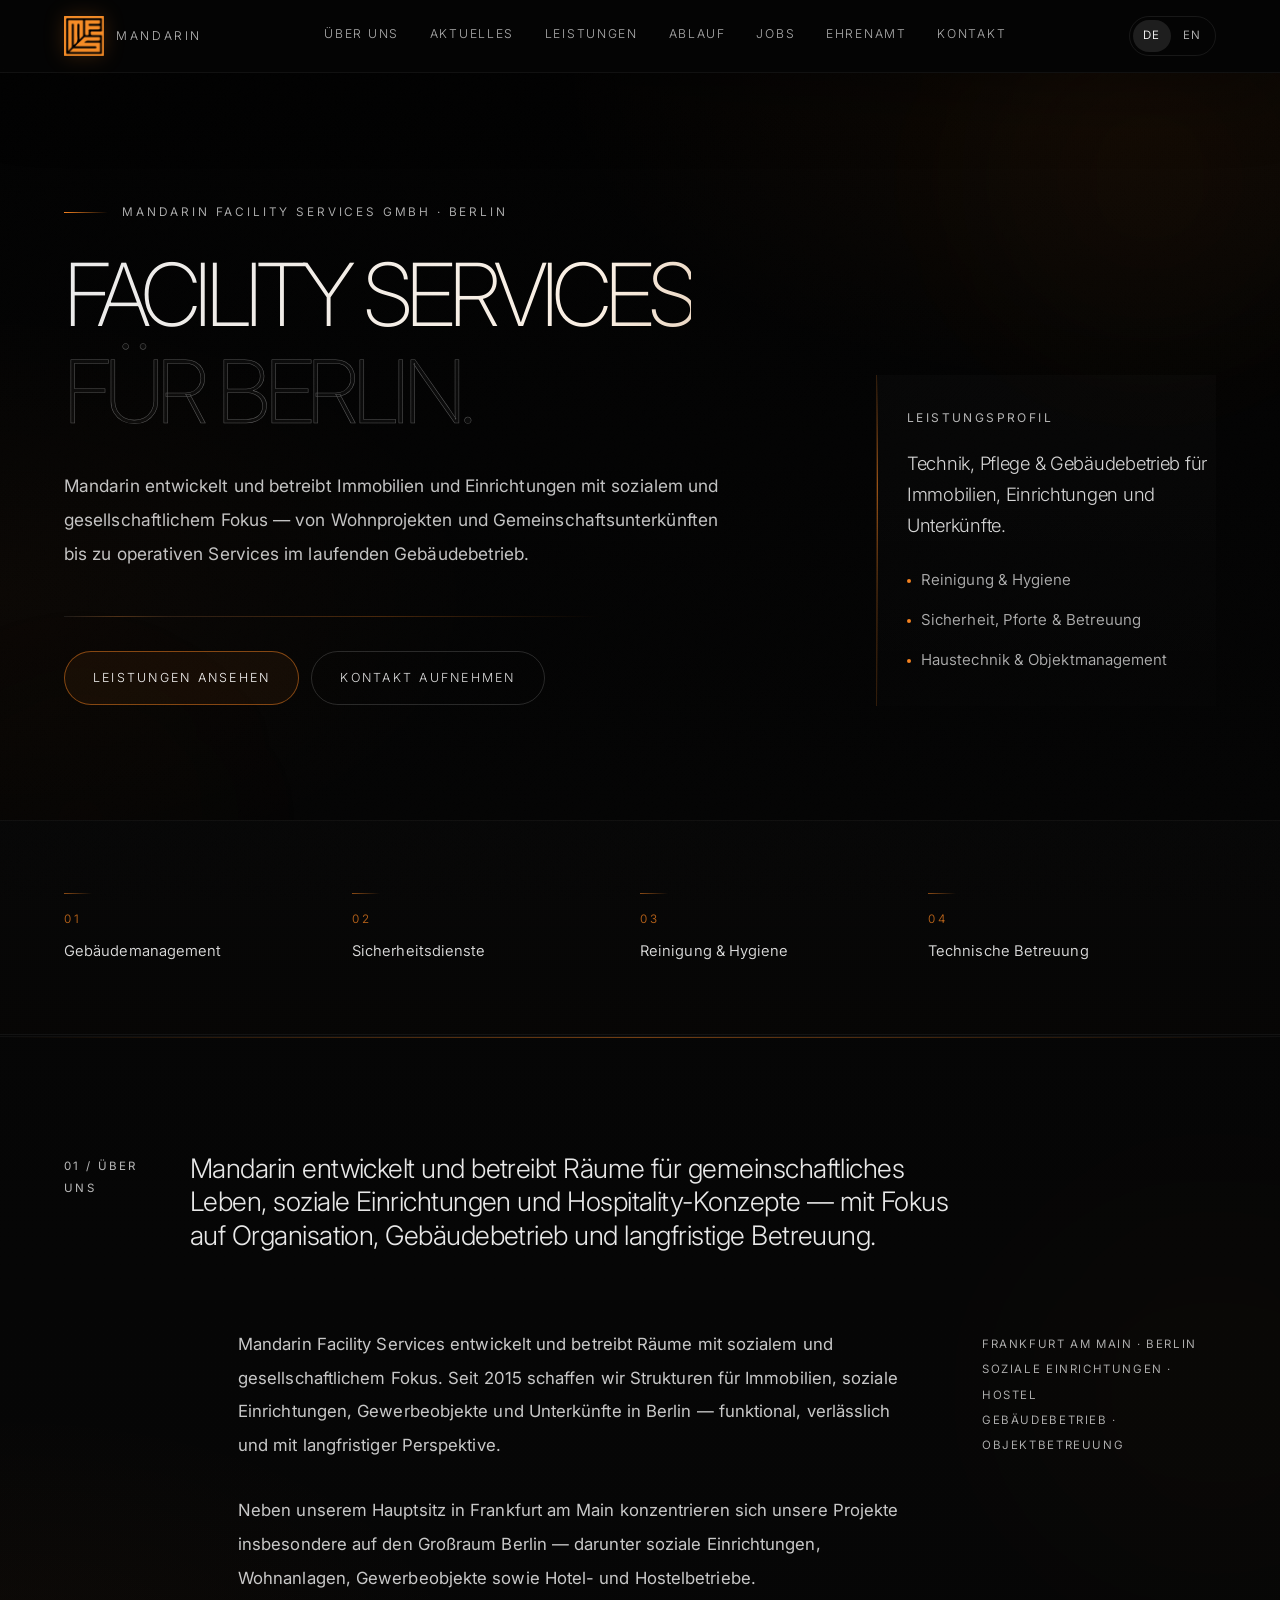
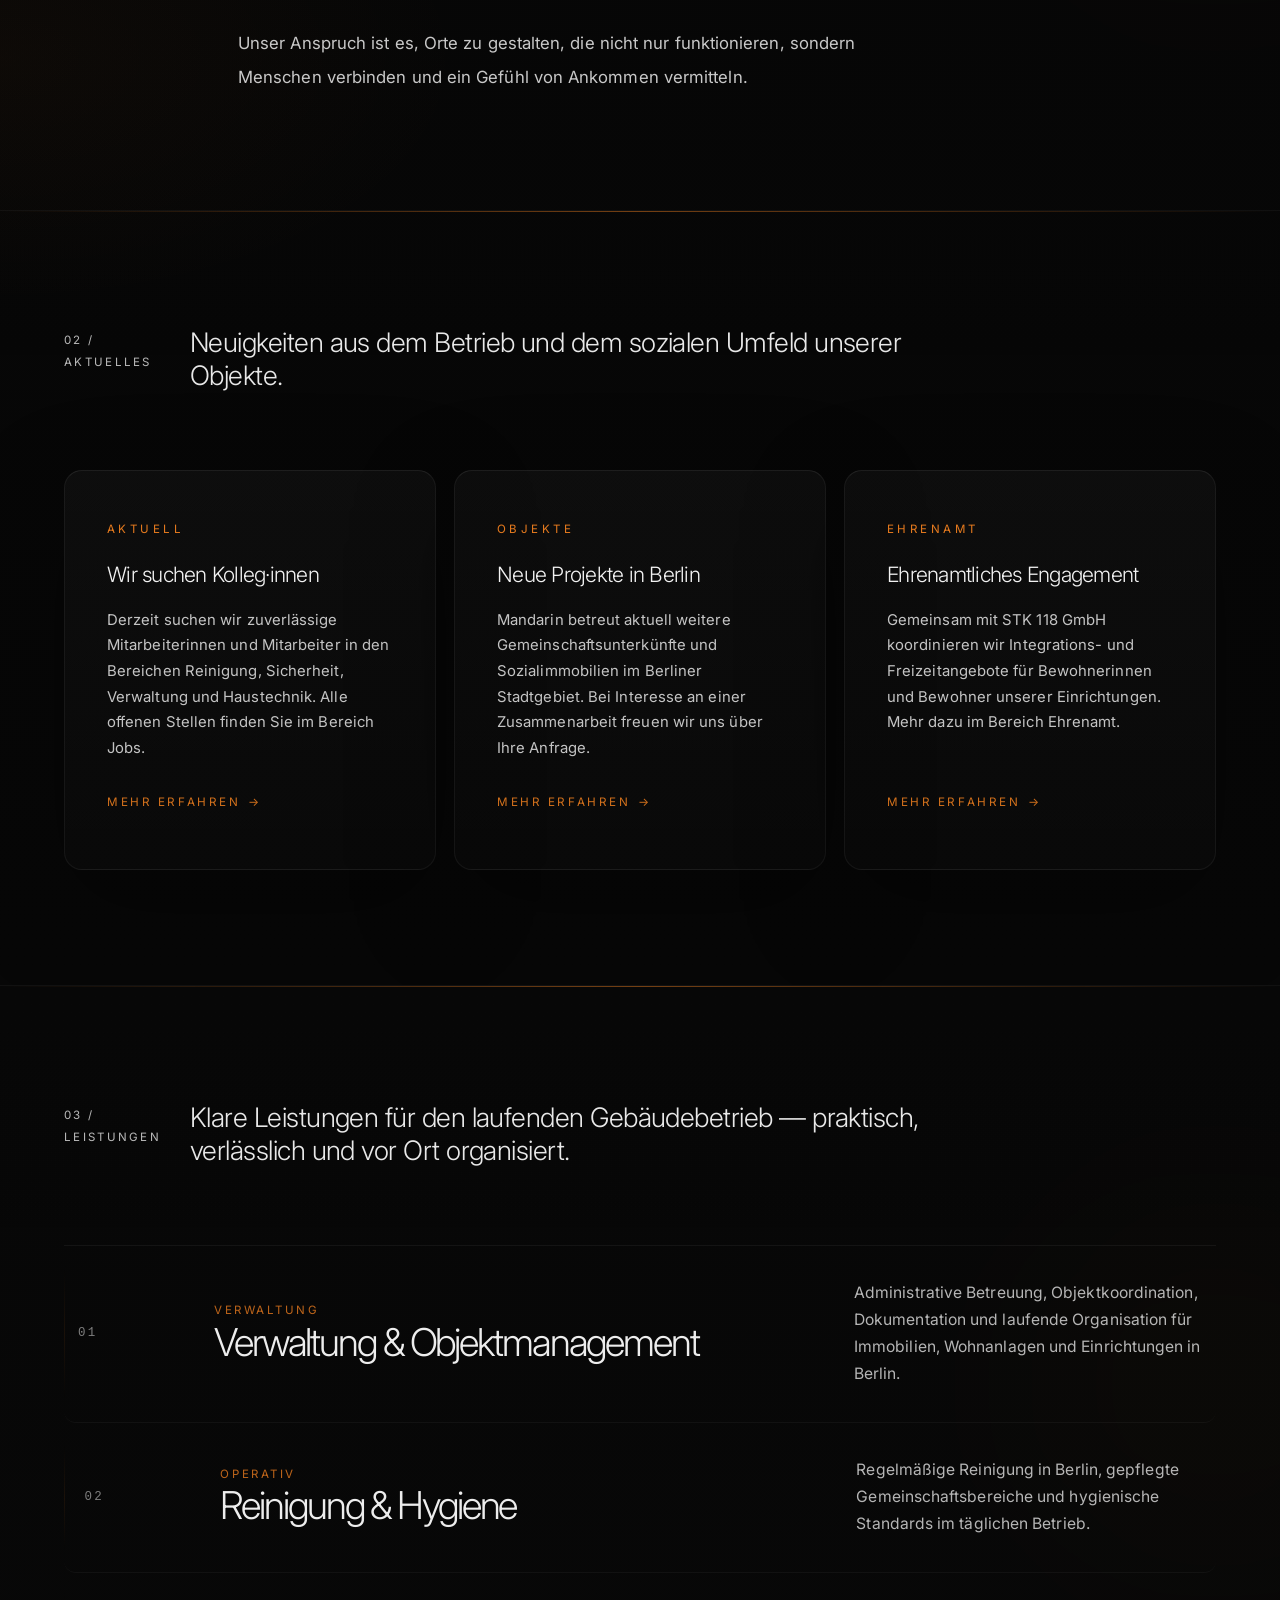
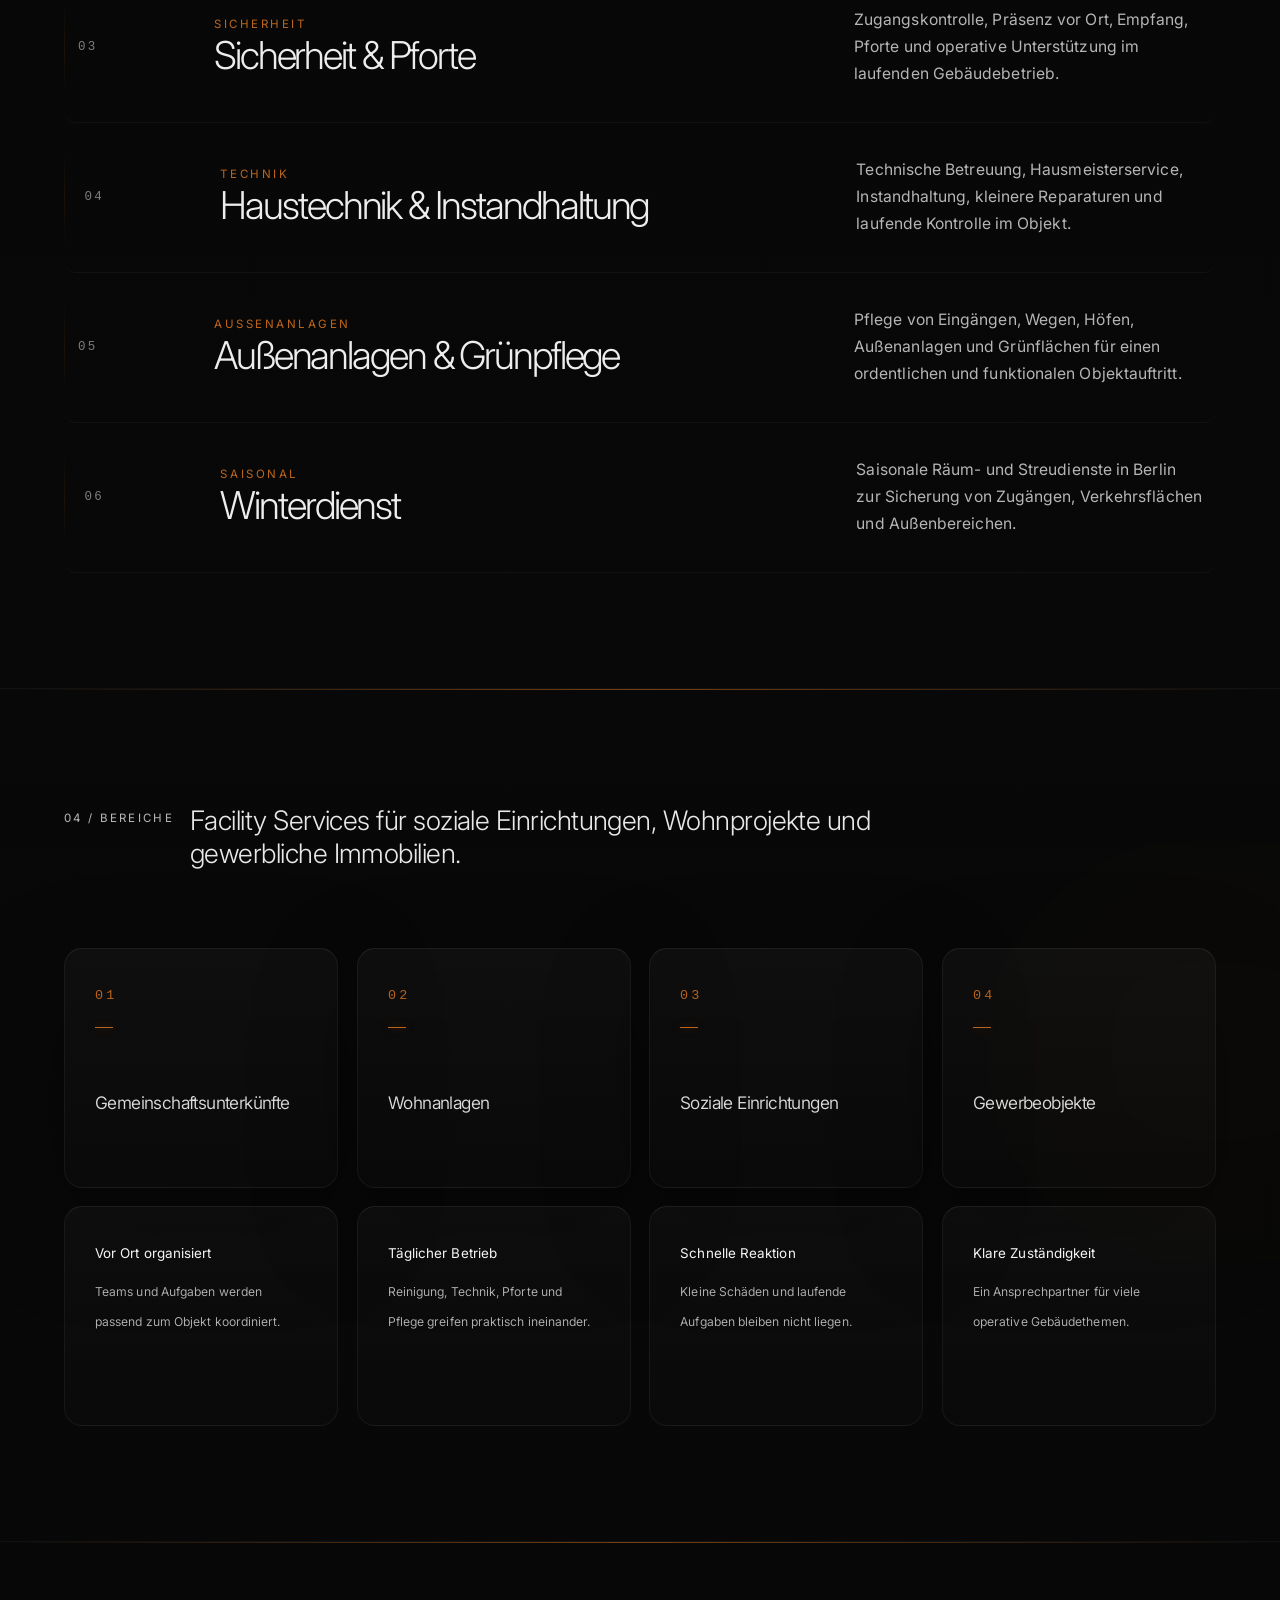
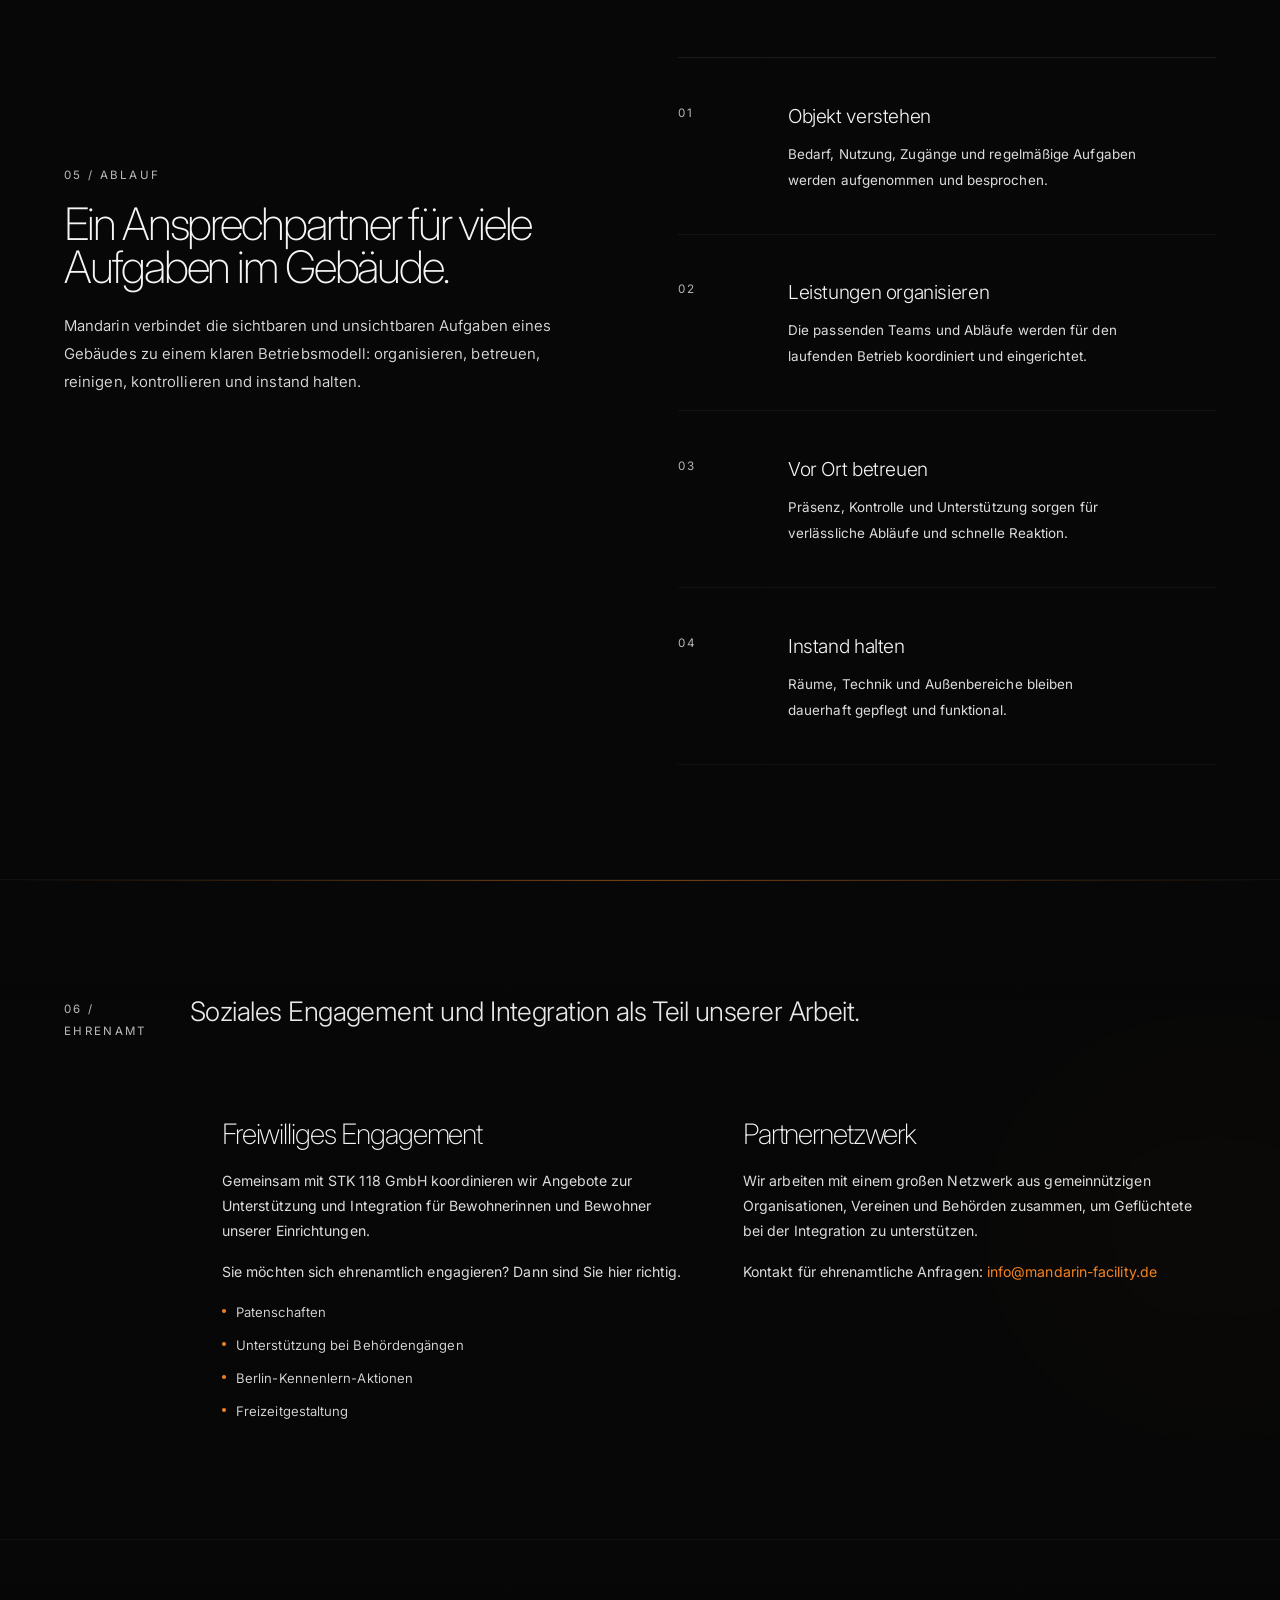
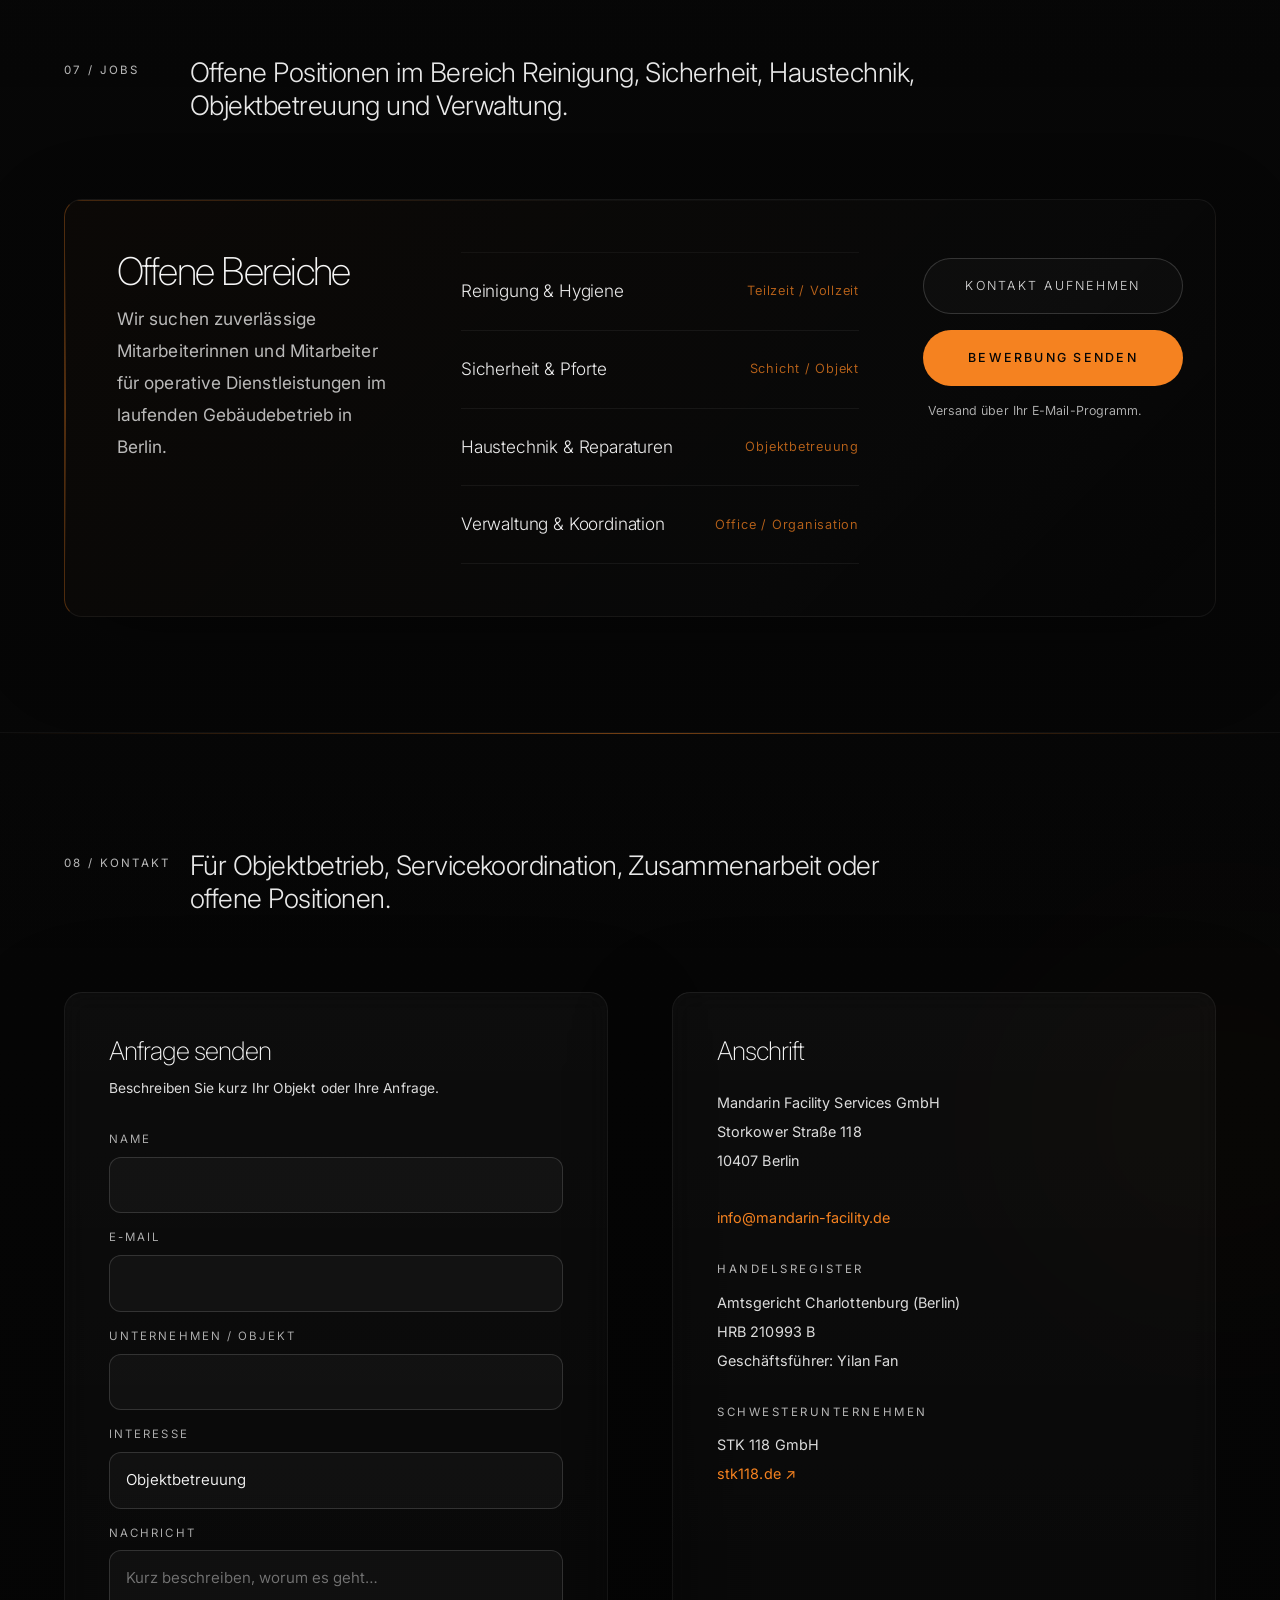
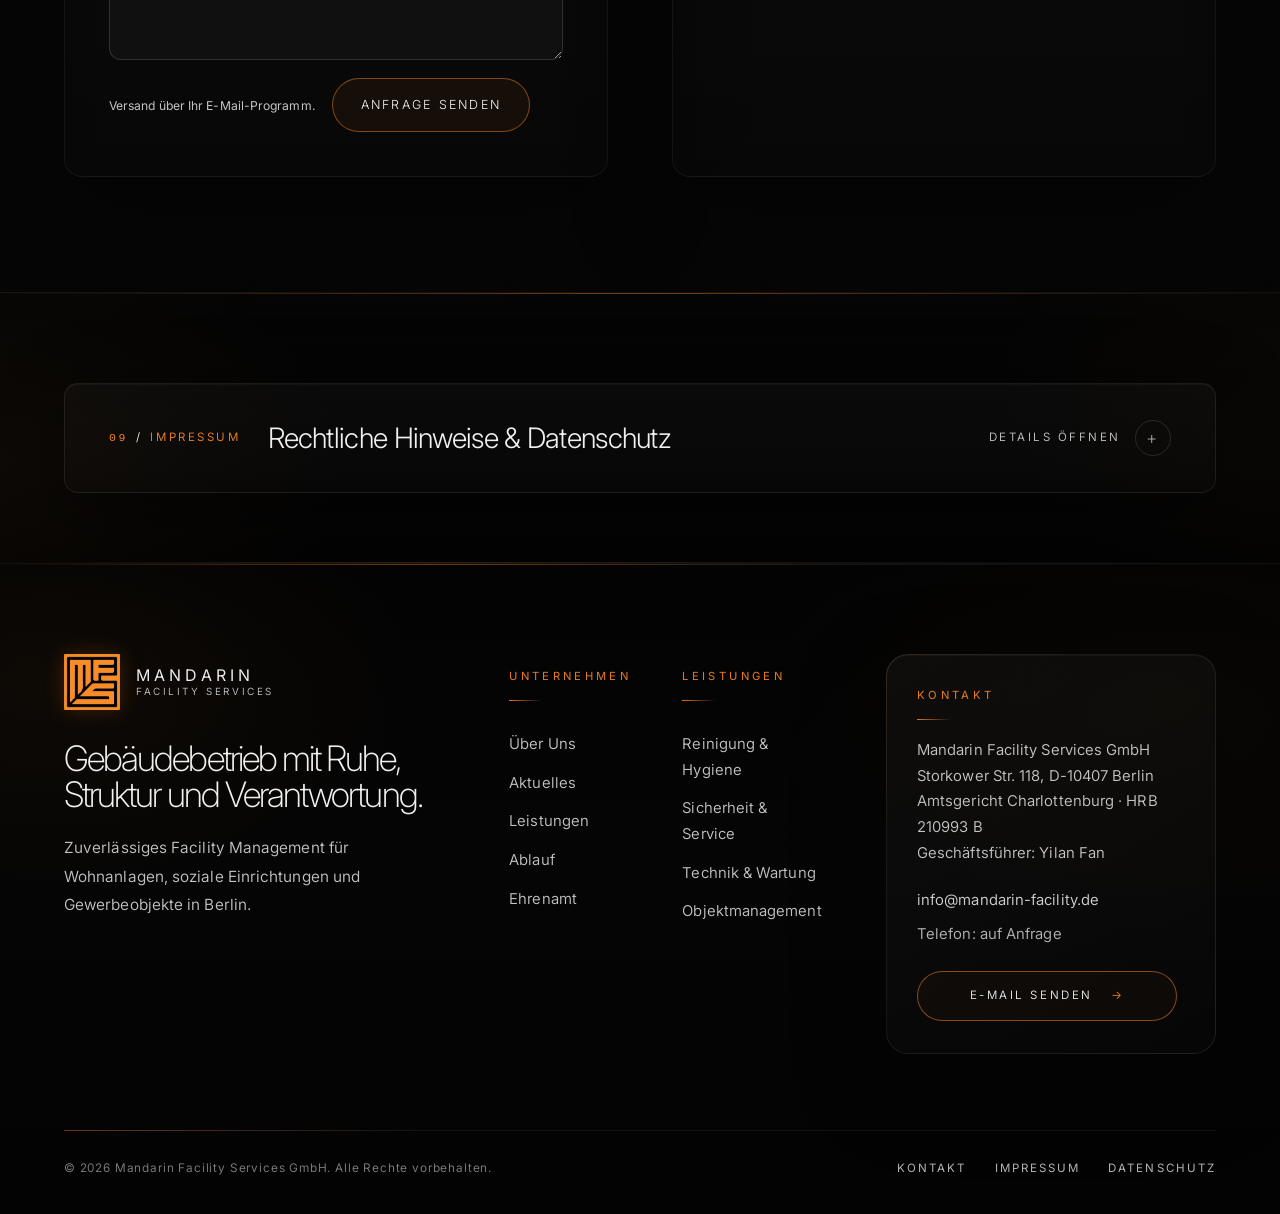
==== commit c67550ec: "Update index.html" ====
--- a/index.html
+++ b/index.html
@@ -3040,7 +3040,568 @@
   .footer-final-bottom .footer-bottom-links{justify-content:flex-start;gap:18px;flex-wrap:wrap;}
 }
 
-  </style>
+  
+/* ═══════════════════════════════════════════════════════════════
+   FINAL MOBILE RESCUE PATCH — desktop-safe
+   Fixes mobile density, overflow, card rhythm, hero scale, services,
+   jobs/contact/footer stacking. Applies only under 768px.
+   ═══════════════════════════════════════════════════════════════ */
+@media (max-width:768px){
+
+  :root{
+    --pad-x:22px;
+    --sec:64px;
+    --nav-h:66px;
+  }
+
+  html,
+  body{
+    width:100%;
+    max-width:100%;
+    overflow-x:hidden;
+  }
+
+  body{
+    font-size:16px;
+    line-height:1.72;
+    background:
+      radial-gradient(circle at 90% 0%, rgba(245,130,32,.055), transparent 32%),
+      linear-gradient(180deg,#050505 0%,#080808 52%,#050505 100%);
+  }
+
+  .wrap{
+    width:100%;
+    max-width:100%;
+    padding-left:22px;
+    padding-right:22px;
+  }
+
+  .section{
+    padding-block:64px;
+    overflow:hidden;
+  }
+
+  .section::after{
+    display:none;
+  }
+
+  /* Header */
+  .navbar{
+    min-height:66px;
+  }
+
+  .nav-inner{
+    min-height:66px;
+    padding-left:18px;
+    padding-right:18px;
+  }
+
+  .brand-logo img{
+    width:34px;
+    height:34px;
+  }
+
+  .brand-logo::after{
+    display:inline;
+    font-size:.64rem;
+    letter-spacing:.16em;
+  }
+
+  .nav-links,
+  .nav-right > .lang-switch{
+    display:none;
+  }
+
+  .hamburger{
+    display:flex;
+  }
+
+  .mobile-menu{
+    inset:66px 0 0;
+    padding:34px 24px 42px;
+  }
+
+  .mobile-menu a{
+    font-size:1.12rem;
+    line-height:1.2;
+    padding:15px 0;
+  }
+
+  /* Hero */
+  .hero{
+    padding:72px 0 58px;
+  }
+
+  .hero-grid{
+    display:grid;
+    grid-template-columns:1fr;
+    gap:28px;
+  }
+
+  .hero-label{
+    margin-bottom:18px;
+    font-size:.64rem;
+    letter-spacing:.18em;
+    gap:10px;
+  }
+
+  .hero-label::before{
+    width:32px;
+  }
+
+  .hero-title{
+    max-width:10.4ch;
+    font-size:clamp(3.05rem,17vw,4.85rem);
+    line-height:.86;
+    letter-spacing:-.075em;
+  }
+
+  .hero-title .outline{
+    margin-top:.12em;
+    -webkit-text-stroke:.45px rgba(255,255,255,.30);
+  }
+
+  .hero-text{
+    max-width:100%;
+    margin-top:24px;
+    font-size:1rem;
+    line-height:1.68;
+    color:rgba(255,255,255,.84);
+  }
+
+  .hero-divider{
+    width:100%;
+    margin-top:30px;
+  }
+
+  .hero-actions{
+    margin-top:26px;
+    display:grid;
+    grid-template-columns:1fr;
+    gap:12px;
+  }
+
+  .btn-primary,
+  .btn-ghost{
+    width:100%;
+    min-height:52px;
+    border-radius:999px;
+    padding:0 20px;
+    font-size:.72rem;
+    letter-spacing:.14em;
+  }
+
+  .hero-panel{
+    width:100%;
+    padding:22px;
+    border-left:0;
+    border-radius:22px;
+    background:linear-gradient(145deg,rgba(255,255,255,.07),rgba(255,255,255,.024));
+    box-shadow:0 22px 58px rgba(0,0,0,.38), inset 0 1px 0 rgba(255,255,255,.07);
+  }
+
+  .panel-label{
+    font-size:.63rem;
+    letter-spacing:.18em;
+  }
+
+  .panel-title{
+    max-width:100%;
+    font-size:1rem;
+    line-height:1.46;
+    margin-bottom:18px;
+  }
+
+  .panel-list{
+    gap:4px;
+  }
+
+  .panel-list span{
+    font-size:.86rem;
+    line-height:1.55;
+  }
+
+  /* Section headings */
+  .sec-head{
+    display:grid;
+    grid-template-columns:1fr;
+    gap:10px;
+    margin-bottom:34px;
+  }
+
+  .sec-index{
+    font-size:.64rem;
+    letter-spacing:.18em;
+  }
+
+  .sec-title{
+    max-width:100%;
+    font-size:1.28rem;
+    line-height:1.28;
+  }
+
+  /* Trust */
+  .trust-strip{
+    padding:36px 0;
+  }
+
+  .trust-grid{
+    grid-template-columns:1fr 1fr;
+    gap:10px;
+  }
+
+  .trust-item{
+    padding:16px 14px;
+    border:1px solid rgba(255,255,255,.075);
+    border-radius:16px;
+    background:rgba(255,255,255,.024);
+  }
+
+  .trust-item:first-child{
+    border-left:1px solid rgba(255,255,255,.075);
+  }
+
+  .trust-item span{
+    margin-bottom:7px;
+    font-size:.58rem;
+    letter-spacing:.17em;
+  }
+
+  .trust-item p{
+    font-size:.78rem;
+    line-height:1.3;
+  }
+
+  /* About / social / process */
+  .about-grid,
+  .social-grid,
+  .process-grid,
+  .contact-grid,
+  .impressum-grid{
+    display:grid;
+    grid-template-columns:1fr;
+    gap:28px;
+  }
+
+  .about-grid > .sec-index,
+  .social-grid > .sec-index{
+    display:block;
+  }
+
+  .about-aside{
+    display:none;
+  }
+
+  .about-copy p,
+  .social-col p,
+  .process-sticky p,
+  .step p{
+    max-width:100%;
+    font-size:.96rem;
+    line-height:1.68;
+    color:rgba(255,255,255,.84);
+  }
+
+  .process-sticky{
+    position:static;
+  }
+
+  .process-sticky h2{
+    font-size:2.15rem;
+    line-height:.98;
+  }
+
+  .step{
+    grid-template-columns:1fr;
+    gap:8px;
+    padding:26px 0;
+  }
+
+  /* News cards */
+  .news-grid{
+    grid-template-columns:1fr;
+    gap:14px;
+    margin-top:34px;
+  }
+
+  .news-card{
+    padding:26px 22px;
+    border-radius:18px;
+  }
+
+  .news-card h3{
+    font-size:1.15rem;
+  }
+
+  .news-card p{
+    font-size:.9rem;
+    line-height:1.62;
+  }
+
+  /* Services */
+  .services-table{
+    border-top:1px solid rgba(255,255,255,.075);
+  }
+
+  .service-row{
+    display:grid;
+    grid-template-columns:1fr;
+    gap:10px;
+    min-height:0;
+    padding:30px 0;
+    transform:none;
+  }
+
+  .service-row:hover{
+    transform:none;
+  }
+
+  .service-row::before{
+    top:28px;
+    bottom:auto;
+    width:34px;
+    height:1px;
+    background:linear-gradient(90deg,rgba(245,130,32,.58),transparent);
+  }
+
+  .service-num{
+    display:block;
+    padding-left:46px;
+    font-size:.64rem;
+  }
+
+  .service-meta{
+    font-size:.62rem;
+    letter-spacing:.18em;
+  }
+
+  .service-name{
+    font-size:clamp(1.78rem,10vw,2.45rem);
+    line-height:.98;
+    letter-spacing:-.055em;
+  }
+
+  .service-desc{
+    max-width:100%;
+    font-size:.95rem;
+    line-height:1.62;
+    color:rgba(255,255,255,.82);
+  }
+
+  /* Target / proof cards */
+  .target-grid,
+  .proof-grid{
+    grid-template-columns:1fr;
+    gap:14px;
+  }
+
+  .target-card,
+  .proof-item{
+    min-height:auto;
+    padding:26px 22px;
+    border-radius:18px;
+  }
+
+  .target-card p{
+    position:static;
+    margin-top:38px;
+    font-size:1.12rem;
+    line-height:1.22;
+  }
+
+  .proof-item span{
+    font-size:.85rem;
+    line-height:1.55;
+  }
+
+  /* Jobs block */
+  .jobs-compact{
+    display:grid;
+    grid-template-columns:1fr;
+    gap:26px;
+    padding:26px 20px;
+    border-radius:20px;
+  }
+
+  .jobs-compact-head h3{
+    font-size:2rem;
+    line-height:1.02;
+  }
+
+  .jobs-compact-head p{
+    font-size:.96rem;
+    line-height:1.62;
+  }
+
+  .jobs-compact-row{
+    grid-template-columns:1fr;
+    gap:3px;
+    padding:17px 0;
+  }
+
+  .jobs-compact-row span{
+    font-size:1rem;
+    line-height:1.28;
+  }
+
+  .jobs-compact-row em{
+    font-size:.76rem;
+  }
+
+  .jobs-compact-action{
+    width:100%;
+    min-width:0;
+    max-width:none;
+    align-items:stretch;
+  }
+
+  .jobs-compact-action span{
+    max-width:100%;
+    text-align:left;
+  }
+
+  /* Forms */
+  .card,
+  .contact-info{
+    padding:26px 22px;
+    border-radius:18px;
+  }
+
+  .field input,
+  .field textarea,
+  .field select{
+    font-size:16px;
+    min-height:48px;
+  }
+
+  .form-actions{
+    display:grid;
+    grid-template-columns:1fr;
+  }
+
+  /* Footer */
+  .footer-final-grid{
+    grid-template-columns:1fr;
+    gap:36px;
+  }
+
+  .footer-final-links{
+    grid-template-columns:1fr;
+    gap:28px;
+  }
+
+  .footer-final-brand h2{
+    font-size:2.15rem;
+    max-width:11em;
+  }
+
+  .footer-final-brand p{
+    max-width:100%;
+    font-size:.94rem;
+    line-height:1.68;
+  }
+
+  .footer-final-contact{
+    padding:24px 20px;
+    border-radius:20px;
+  }
+
+  .footer-final-button{
+    width:100%;
+  }
+
+  .footer-final-bottom{
+    flex-direction:column;
+    align-items:flex-start;
+    gap:14px;
+  }
+
+  .footer-final-bottom .footer-bottom-links{
+    width:100%;
+    flex-wrap:wrap;
+    gap:14px 22px;
+    justify-content:flex-start;
+  }
+
+  /* Collapsible impressum */
+  .impressum-toggle{
+    padding:22px 18px;
+    align-items:flex-start;
+  }
+
+  .impressum-toggle-left{
+    gap:14px;
+    flex-wrap:wrap;
+  }
+
+  .impressum-title{
+    width:100%;
+    font-size:1.22rem;
+  }
+
+  .impressum-cta{
+    display:none;
+  }
+
+  .impressum-inner{
+    padding:26px 18px 32px;
+  }
+
+  #back-to-top{
+    right:16px;
+    bottom:16px;
+    width:40px;
+    height:40px;
+    border-radius:999px;
+  }
+
+  .mandarin-intro-mark img{
+    width:48px;
+    height:48px;
+  }
+
+  .mandarin-intro-mark span{
+    font-size:.66rem;
+    letter-spacing:.22em;
+  }
+}
+
+@media (max-width:420px){
+  .wrap{
+    padding-left:18px;
+    padding-right:18px;
+  }
+
+  .brand-logo::after{
+    display:none;
+  }
+
+  .hero-title{
+    font-size:clamp(2.85rem,18vw,4.15rem);
+  }
+
+  .trust-grid{
+    grid-template-columns:1fr;
+  }
+
+  .target-card,
+  .proof-item,
+  .news-card,
+  .card,
+  .contact-info,
+  .jobs-compact,
+  .hero-panel{
+    border-radius:16px;
+  }
+
+  .footer-final-logo strong{
+    font-size:.86rem;
+    letter-spacing:.18em;
+  }
+}
+/* END FINAL MOBILE RESCUE PATCH */
+
+</style>
 </head>
 <body>
 <div class="glow"></div>
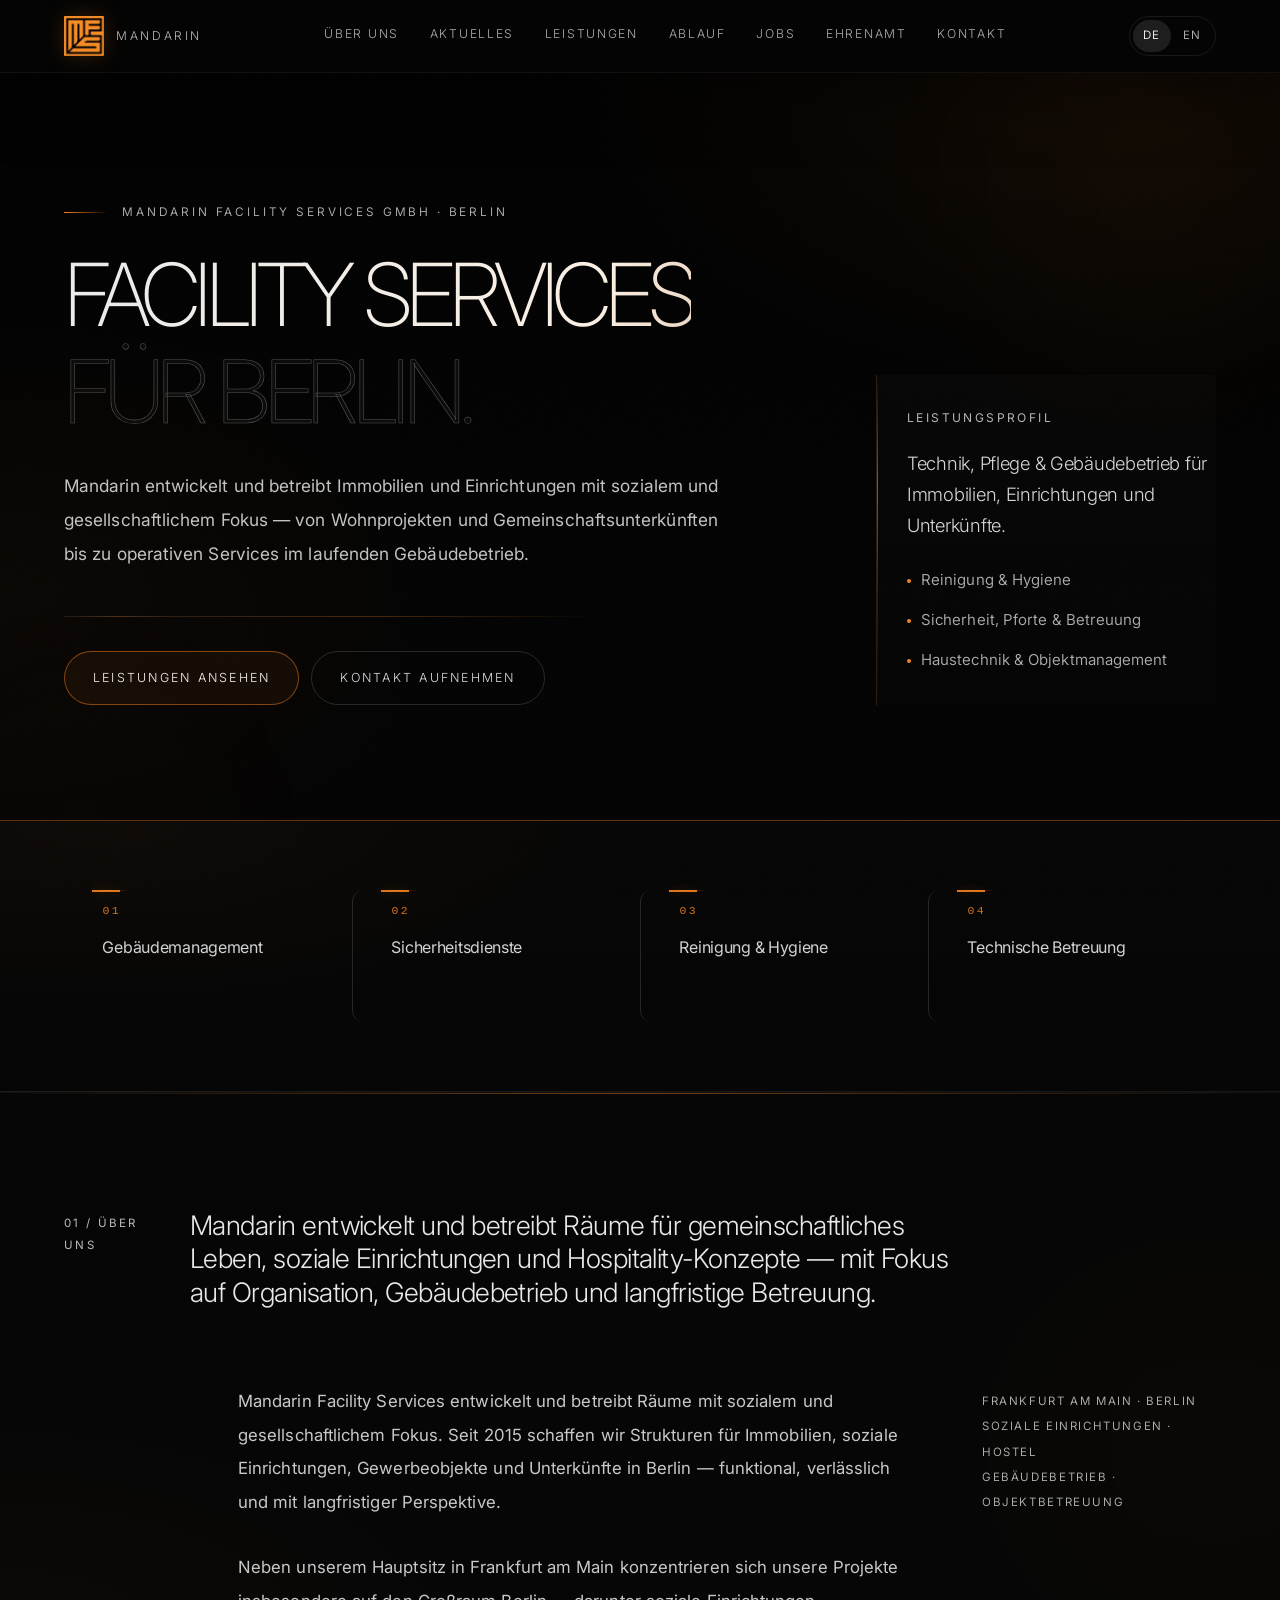
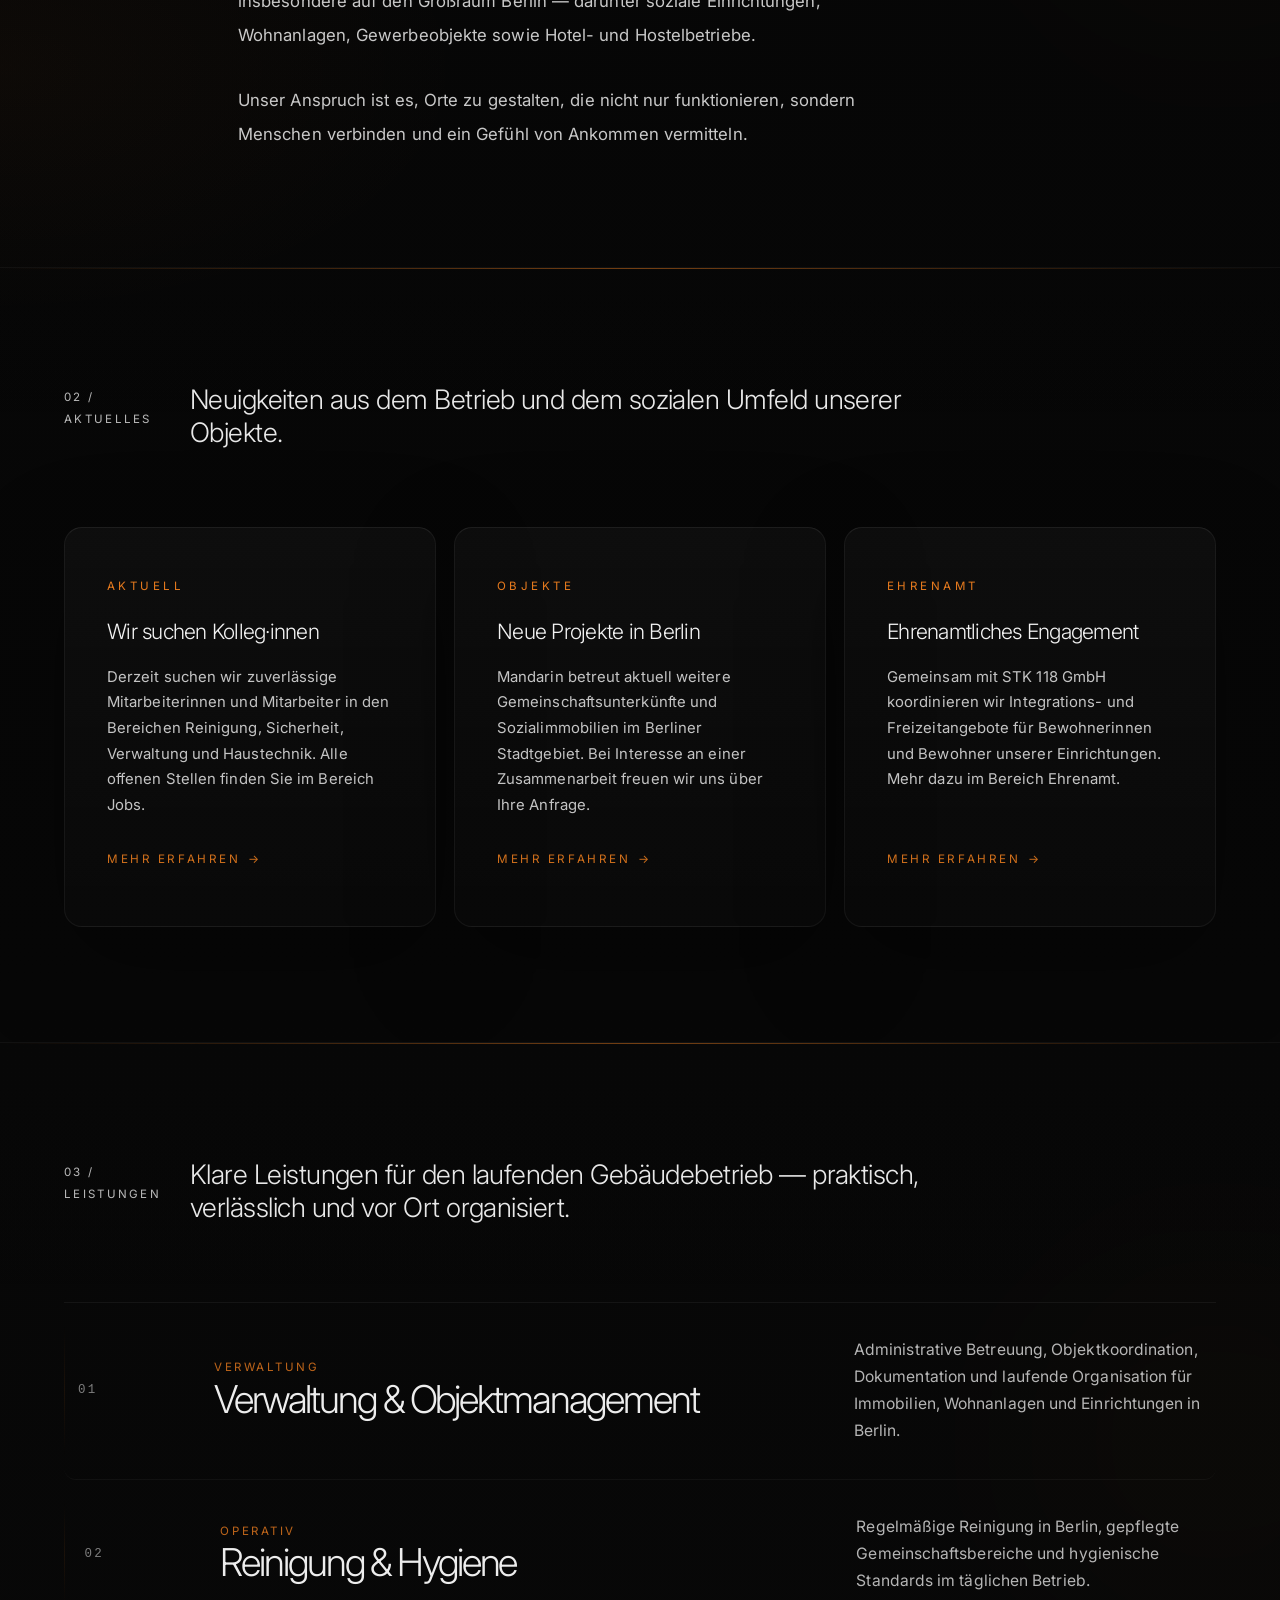
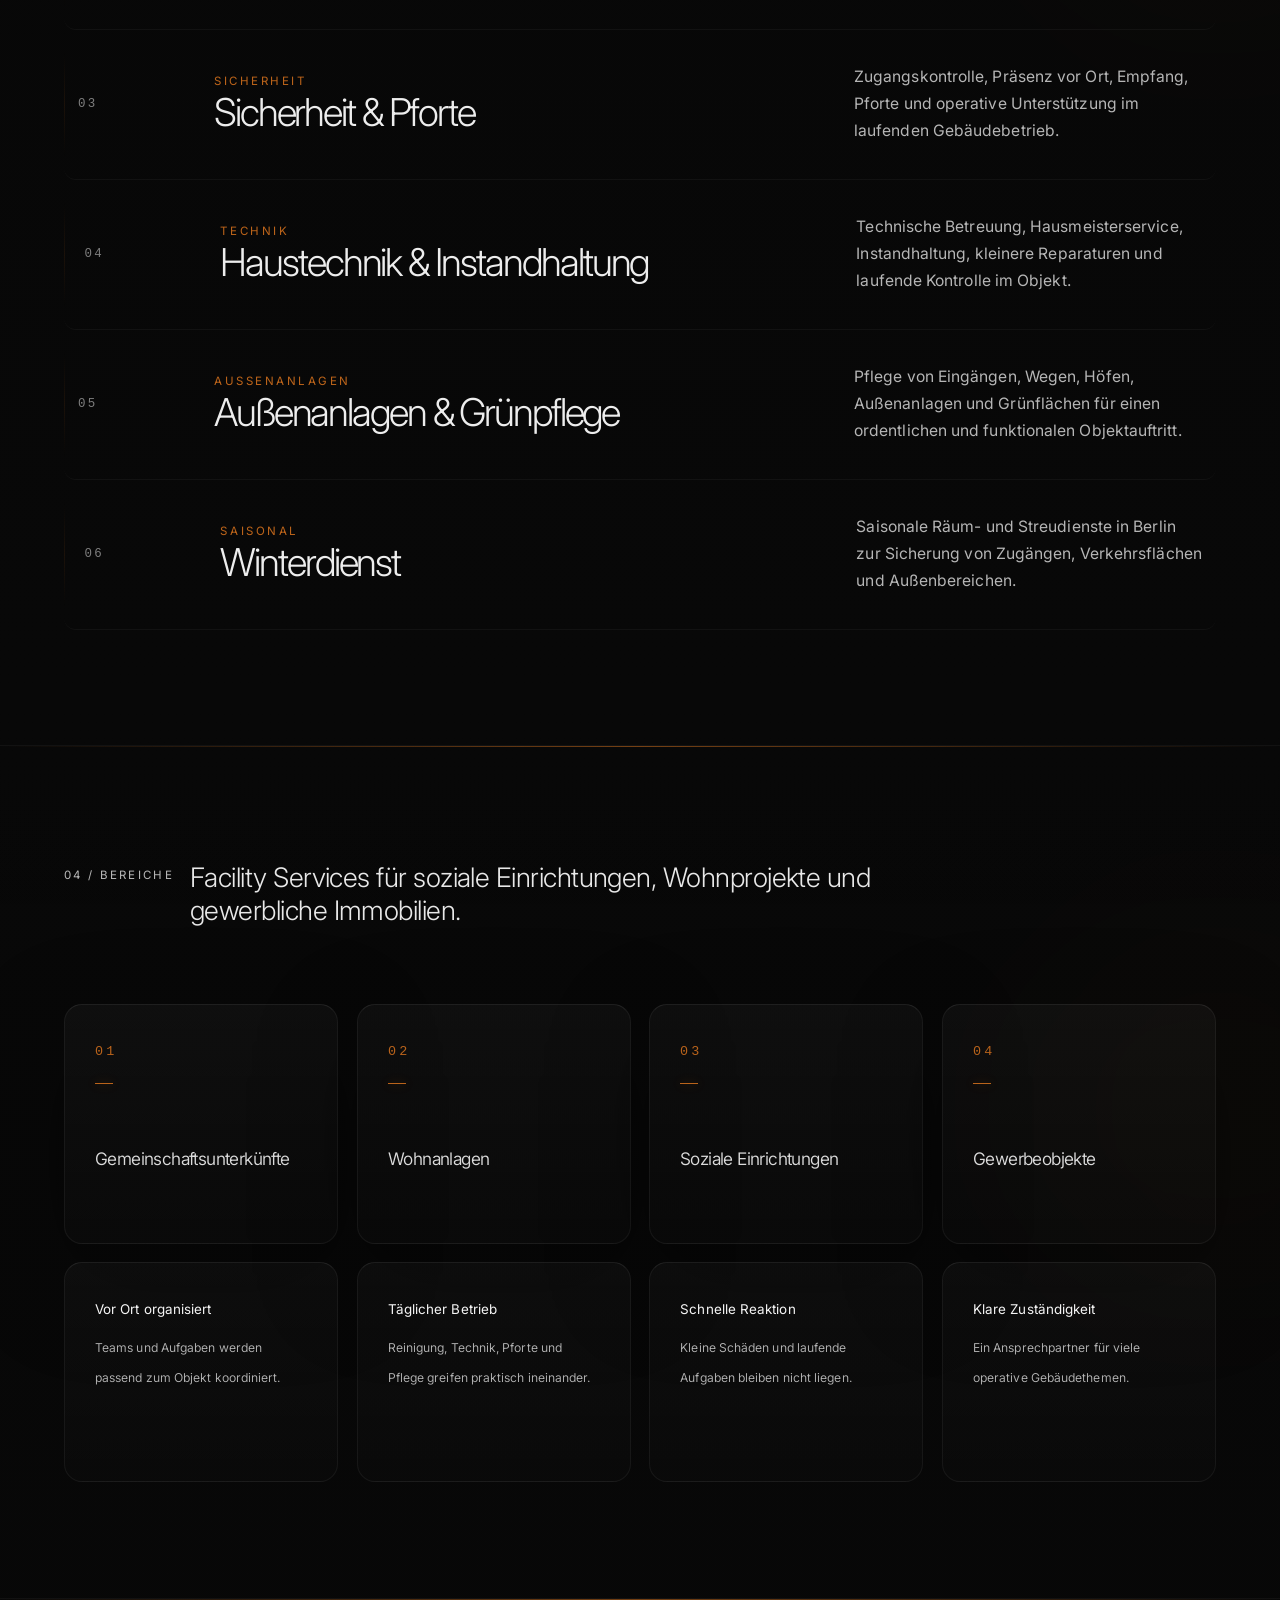
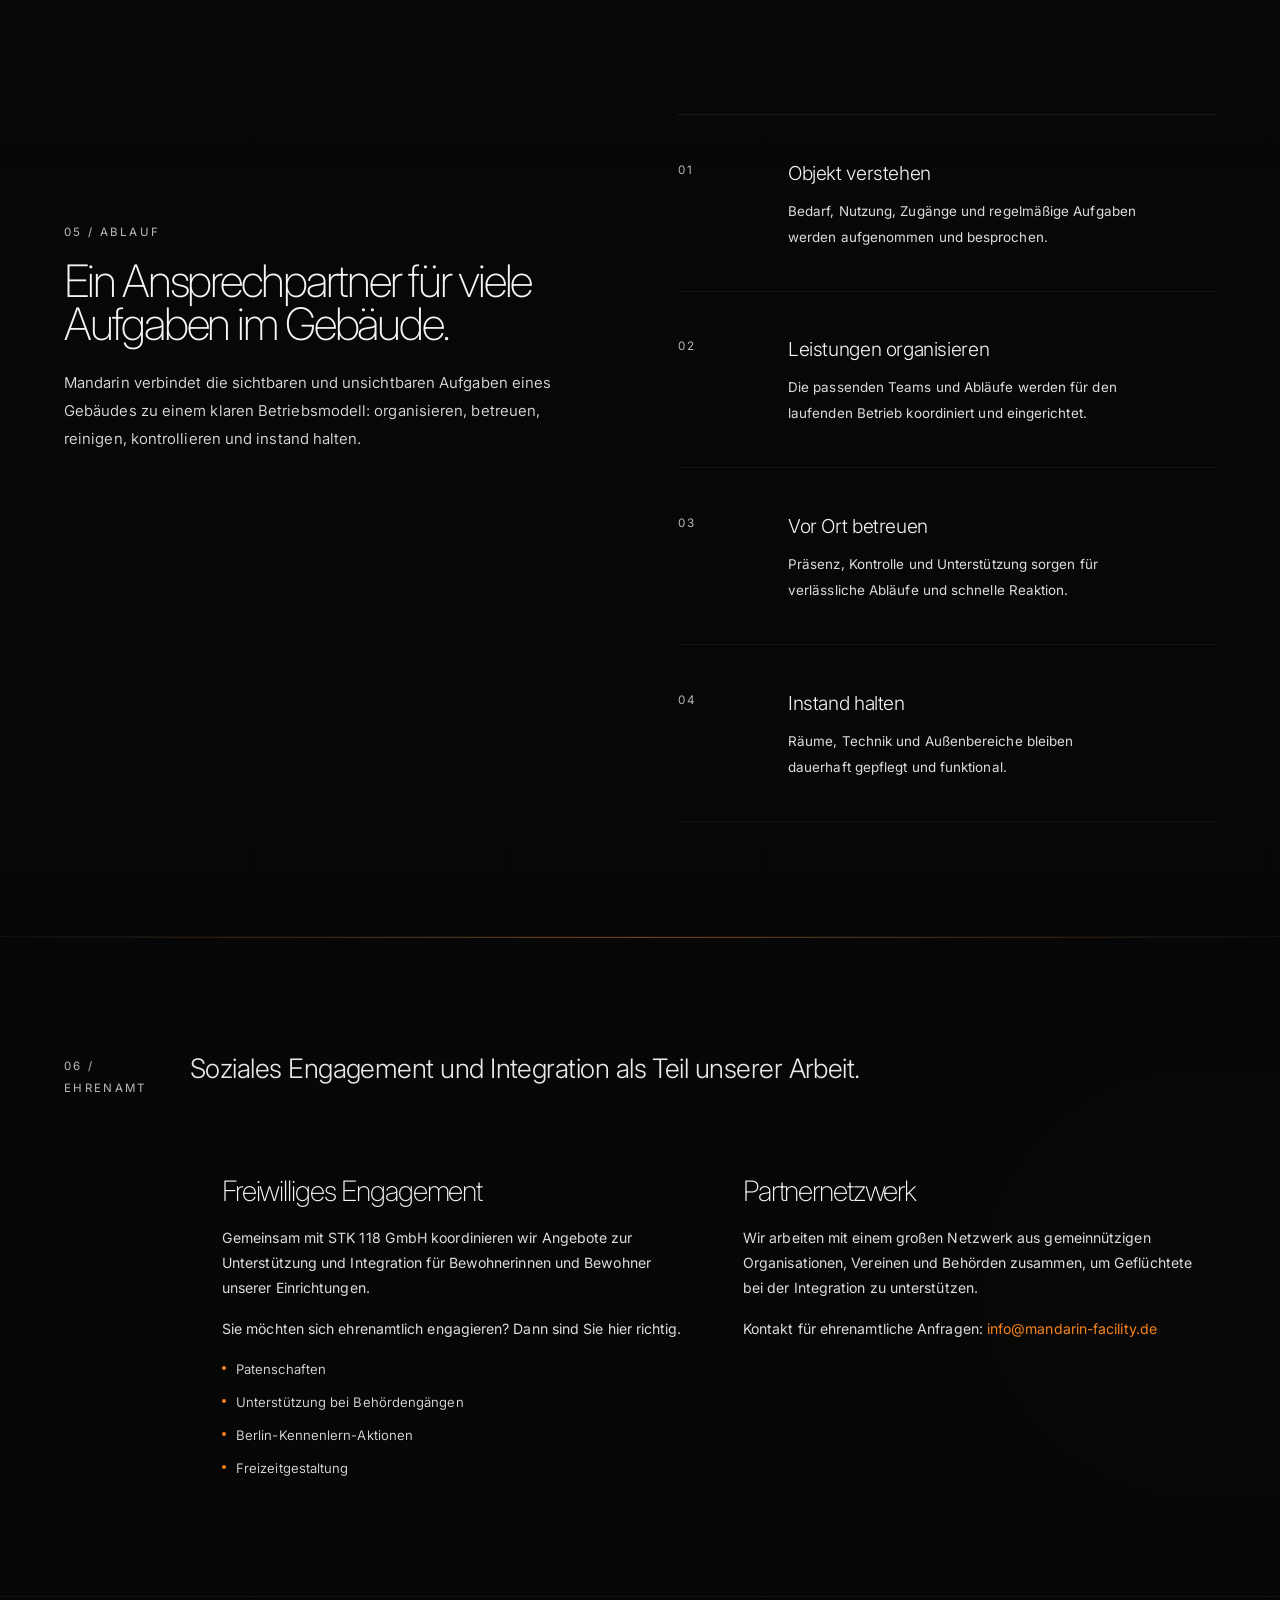
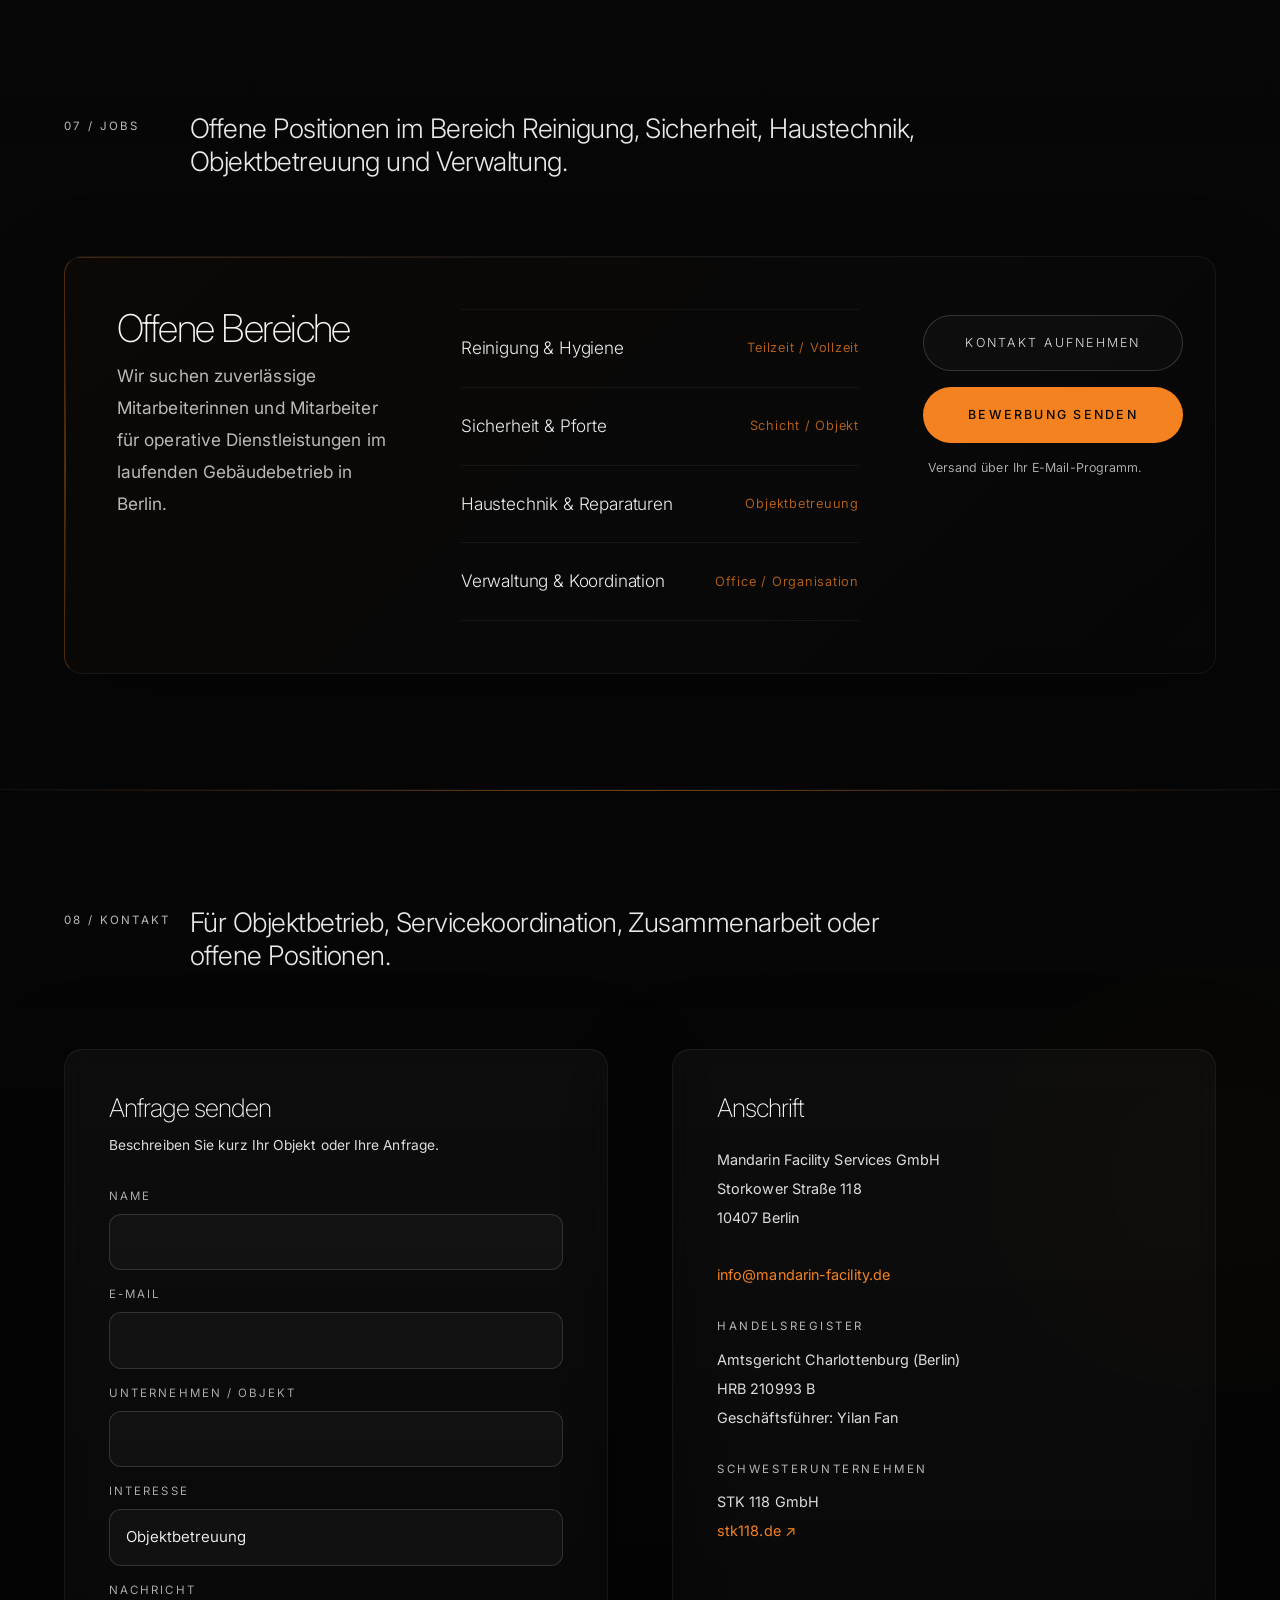
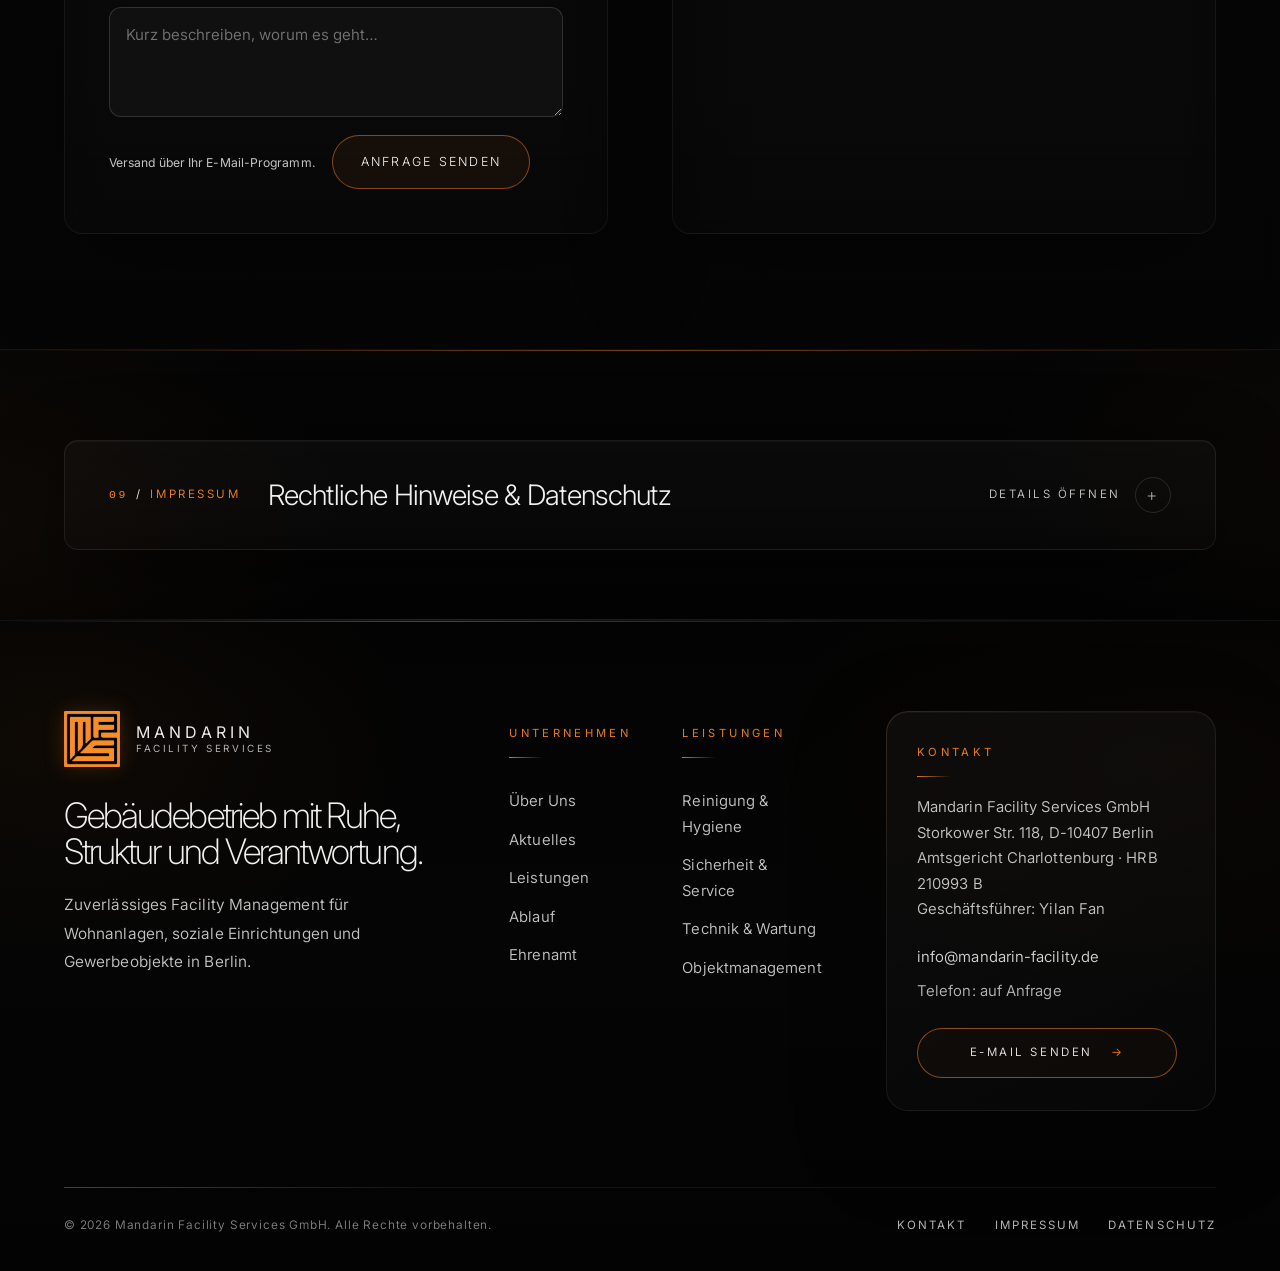
==== commit 30c59a01: "Update index.html" ====
--- a/index.html
+++ b/index.html
@@ -3601,6 +3601,1237 @@
 }
 /* END FINAL MOBILE RESCUE PATCH */
 
+
+/* ═══════════════════════════════════════════════════════════════
+   MOBILE PRO POLISH PATCH — premium mobile rhythm only
+   Keeps desktop untouched. Refines mobile hierarchy, spacing,
+   card sophistication, hero balance, and footer/contact polish.
+   ═══════════════════════════════════════════════════════════════ */
+@media (max-width:768px){
+
+  :root{
+    --pad-x:20px;
+    --sec:58px;
+  }
+
+  body{
+    background:
+      radial-gradient(420px 260px at 90% -4%, rgba(245,130,32,.075), transparent 70%),
+      radial-gradient(360px 240px at -18% 16%, rgba(255,255,255,.018), transparent 72%),
+      linear-gradient(180deg,#050505 0%,#070707 42%,#050505 100%);
+  }
+
+  .wrap{
+    padding-left:20px;
+    padding-right:20px;
+  }
+
+  .section{
+    padding-block:58px;
+    border-top-color:rgba(255,255,255,.055);
+  }
+
+  .section::before{
+    background:linear-gradient(180deg,rgba(255,255,255,.008),transparent 34%);
+  }
+
+  /* more composed top */
+  .hero{
+    padding:54px 0 56px;
+  }
+
+  .hero-grid{
+    gap:24px;
+  }
+
+  .hero-label{
+    margin-bottom:16px;
+    font-size:.61rem;
+    letter-spacing:.19em;
+    color:rgba(255,194,137,.78);
+  }
+
+  .hero-title{
+    max-width:10.8ch;
+    font-size:clamp(3.15rem,16.2vw,4.8rem);
+    line-height:.84;
+    letter-spacing:-.08em;
+  }
+
+  .hero-text{
+    margin-top:22px;
+    font-size:.98rem;
+    line-height:1.66;
+    color:rgba(255,255,255,.82);
+  }
+
+  .hero-divider{
+    margin-top:26px;
+    opacity:.8;
+  }
+
+  .hero-actions{
+    margin-top:24px;
+    gap:10px;
+  }
+
+  .btn-primary,
+  .btn-ghost{
+    min-height:50px;
+    border-radius:999px;
+    font-size:.69rem;
+    letter-spacing:.16em;
+  }
+
+  .hero-panel{
+    margin-top:4px;
+    padding:22px 20px;
+    border-radius:18px;
+    border:1px solid rgba(255,255,255,.075);
+    background:
+      radial-gradient(280px 150px at 88% 0%, rgba(245,130,32,.05), transparent 76%),
+      linear-gradient(145deg,rgba(255,255,255,.052),rgba(255,255,255,.018));
+    box-shadow:0 24px 70px rgba(0,0,0,.42), inset 0 1px 0 rgba(255,255,255,.055);
+  }
+
+  .panel-title{
+    font-size:.98rem;
+    line-height:1.44;
+    color:rgba(255,255,255,.88);
+  }
+
+  .panel-list span{
+    font-size:.83rem;
+    color:rgba(255,255,255,.76);
+  }
+
+  /* section heading: less template, more editorial */
+  .sec-head{
+    margin-bottom:30px;
+  }
+
+  .sec-index{
+    font-size:.6rem;
+    letter-spacing:.2em;
+    color:rgba(245,130,32,.70);
+  }
+
+  .sec-title{
+    font-size:1.22rem;
+    line-height:1.3;
+    letter-spacing:-.025em;
+    color:rgba(255,255,255,.92);
+  }
+
+  /* remove component-library heaviness */
+  .news-card,
+  .target-card,
+  .proof-item,
+  .card,
+  .contact-info,
+  .jobs-compact,
+  .hero-panel,
+  .signature-card,
+  .footer-final-contact{
+    border-radius:18px;
+    border-color:rgba(255,255,255,.075);
+  }
+
+  .news-card,
+  .target-card,
+  .proof-item{
+    background:
+      radial-gradient(320px 160px at 88% 0%, rgba(245,130,32,.038), transparent 72%),
+      linear-gradient(180deg,rgba(255,255,255,.034),rgba(255,255,255,.010)),
+      #070707;
+    box-shadow:0 22px 70px rgba(0,0,0,.46), inset 0 1px 0 rgba(255,255,255,.04);
+  }
+
+  .news-grid,
+  .target-grid,
+  .proof-grid{
+    gap:12px;
+  }
+
+  .news-card{
+    padding:24px 20px;
+  }
+
+  .news-tag{
+    font-size:.58rem;
+    letter-spacing:.22em;
+    margin-bottom:12px;
+  }
+
+  .news-card h3{
+    font-size:1.08rem;
+    line-height:1.18;
+  }
+
+  .news-card p{
+    font-size:.88rem;
+    line-height:1.58;
+    color:rgba(255,255,255,.78);
+  }
+
+  .news-read{
+    margin-top:18px;
+    font-size:.62rem;
+  }
+
+  /* service rows become premium editorial list */
+  .service-row{
+    padding:28px 0;
+    border-bottom-color:rgba(255,255,255,.06);
+  }
+
+  .service-num{
+    padding-left:42px;
+    font-size:.61rem;
+    color:rgba(255,255,255,.50);
+  }
+
+  .service-name{
+    font-size:clamp(1.82rem,9.6vw,2.38rem);
+    line-height:.98;
+  }
+
+  .service-desc{
+    font-size:.92rem;
+    line-height:1.58;
+    color:rgba(255,255,255,.78);
+  }
+
+  /* target cards less awkward, more premium */
+  .target-card{
+    padding:24px 20px;
+  }
+
+  .target-card span{
+    font-size:.62rem;
+    letter-spacing:.22em;
+  }
+
+  .target-card span::after{
+    margin-top:14px;
+  }
+
+  .target-card p{
+    margin-top:30px;
+    font-size:1.06rem;
+    line-height:1.22;
+    color:rgba(255,255,255,.88);
+  }
+
+  .proof-item{
+    padding:24px 20px;
+  }
+
+  .proof-item strong{
+    font-size:.88rem;
+  }
+
+  .proof-item span{
+    font-size:.82rem;
+    color:rgba(255,255,255,.74);
+  }
+
+  /* trust strip refined */
+  .trust-grid{
+    gap:8px;
+  }
+
+  .trust-item{
+    padding:14px 13px;
+    border-radius:14px;
+    background:rgba(255,255,255,.018);
+  }
+
+  .trust-item span{
+    font-size:.55rem;
+  }
+
+  .trust-item p{
+    font-size:.76rem;
+  }
+
+  /* long text feels cleaner */
+  .about-copy p,
+  .social-col p,
+  .process-sticky p,
+  .step p,
+  .jobs-compact-head p,
+  .card > p,
+  .contact-info address,
+  .impressum-block p{
+    font-size:.93rem;
+    line-height:1.64;
+  }
+
+  .process-sticky h2,
+  .jobs-compact-head h3,
+  .footer-final-brand h2{
+    font-size:2rem;
+    letter-spacing:-.055em;
+  }
+
+  .step{
+    padding:24px 0;
+  }
+
+  /* jobs: more like premium mobile module */
+  .jobs-compact{
+    padding:24px 20px;
+    background:
+      radial-gradient(360px 180px at 92% 0%, rgba(245,130,32,.055), transparent 74%),
+      linear-gradient(145deg,rgba(255,255,255,.040),rgba(255,255,255,.012));
+    box-shadow:0 28px 80px rgba(0,0,0,.46), inset 0 1px 0 rgba(255,255,255,.045);
+  }
+
+  .jobs-compact-row{
+    padding:16px 0;
+  }
+
+  .jobs-compact-row span{
+    font-size:.96rem;
+  }
+
+  .jobs-compact-row em{
+    font-size:.7rem;
+    color:rgba(245,130,32,.72);
+  }
+
+  .jobs-compact-action .btn-primary,
+  .jobs-compact-action .btn-ghost{
+    height:50px;
+    min-height:50px;
+    font-size:.68rem;
+  }
+
+  /* contact form: calmer, less bulky */
+  .card,
+  .contact-info{
+    padding:24px 20px;
+    background:linear-gradient(180deg,rgba(255,255,255,.032),rgba(255,255,255,.012));
+  }
+
+  .card h3,
+  .contact-info h3{
+    font-size:1.28rem;
+  }
+
+  .field label{
+    font-size:.58rem;
+    letter-spacing:.18em;
+  }
+
+  .field input,
+  .field textarea,
+  .field select{
+    min-height:46px;
+    border-radius:12px;
+    background:rgba(255,255,255,.038);
+  }
+
+  .field textarea{
+    min-height:108px;
+  }
+
+  /* footer: more designed, less stacked default */
+  .footer-client-final{
+    padding-top:62px;
+    background:
+      radial-gradient(440px 190px at 10% 0%, rgba(245,130,32,.055), transparent 76%),
+      linear-gradient(180deg,#070707 0%,#050505 100%);
+  }
+
+  .footer-final-logo{
+    margin-bottom:24px;
+  }
+
+  .footer-final-logo img{
+    width:44px;
+    height:44px;
+  }
+
+  .footer-final-brand p{
+    font-size:.9rem;
+    line-height:1.62;
+    color:rgba(255,255,255,.68);
+  }
+
+  .footer-final-kicker{
+    font-size:.58rem;
+  }
+
+  .footer-final-contact{
+    padding:22px 18px;
+    background:linear-gradient(145deg,rgba(255,255,255,.040),rgba(255,255,255,.012));
+  }
+
+  .footer-final-bottom{
+    margin-top:36px;
+    padding-top:20px;
+  }
+
+  .footer-final-bottom p,
+  .footer-final-bottom .footer-bottom-links a{
+    font-size:.66rem;
+  }
+
+  /* micro-polish */
+  .reveal{
+    transform:translateY(16px);
+  }
+
+  #back-to-top{
+    backdrop-filter:blur(18px);
+    -webkit-backdrop-filter:blur(18px);
+  }
+}
+
+@media (max-width:420px){
+  .wrap{
+    padding-left:18px;
+    padding-right:18px;
+  }
+
+  .hero{
+    padding-top:46px;
+  }
+
+  .hero-title{
+    font-size:clamp(2.85rem,17vw,4rem);
+  }
+
+  .hero-text{
+    font-size:.95rem;
+  }
+
+  .section{
+    padding-block:54px;
+  }
+
+  .trust-grid{
+    grid-template-columns:1fr;
+  }
+
+  .mobile-menu{
+    padding-left:22px;
+    padding-right:22px;
+  }
+}
+/* END MOBILE PRO POLISH PATCH */
+
+
+/* ═══════════════════════════════════════════════════════════════
+   FINAL TRUST STRIP POLISH — removes awkward floating block
+   Makes the 4-item capability strip feel intentional and premium.
+   Desktop + mobile safe.
+   ═══════════════════════════════════════════════════════════════ */
+
+.trust-strip{
+  position:relative;
+  padding:clamp(48px,4.8vw,72px) 0;
+  border-block:1px solid rgba(255,255,255,.055);
+  background:
+    radial-gradient(720px 220px at 8% 0%, rgba(245,130,32,.035), transparent 74%),
+    linear-gradient(180deg,rgba(255,255,255,.006),rgba(255,255,255,.002));
+  overflow:hidden;
+}
+
+.trust-strip::before{
+  content:"";
+  position:absolute;
+  left:0;
+  right:0;
+  top:0;
+  height:1px;
+  background:linear-gradient(90deg,rgba(245,130,32,.55),transparent 36%,transparent 72%,rgba(255,255,255,.07));
+  pointer-events:none;
+}
+
+.trust-grid{
+  position:relative;
+  display:grid;
+  grid-template-columns:repeat(4,minmax(0,1fr));
+  gap:0;
+  background:transparent;
+  border:0;
+}
+
+.trust-item{
+  position:relative;
+  min-height:112px;
+  padding:22px clamp(22px,2.2vw,36px);
+  border:0;
+  border-left:1px solid rgba(255,255,255,.07);
+  background:transparent;
+  box-shadow:none;
+  backdrop-filter:none;
+  -webkit-backdrop-filter:none;
+  transform:none;
+  transition:opacity .28s var(--ease), color .28s var(--ease);
+}
+
+.trust-item:first-child{
+  border-left:0;
+}
+
+.trust-item::before{
+  content:"";
+  position:absolute;
+  left:clamp(22px,2.2vw,36px);
+  top:0;
+  width:28px;
+  height:1px;
+  background:linear-gradient(90deg,rgba(245,130,32,.75),transparent);
+  opacity:.75;
+}
+
+.trust-item:hover{
+  background:transparent;
+  transform:none;
+}
+
+.trust-item span{
+  display:block;
+  margin-bottom:16px;
+  font-family:ui-monospace,SFMono-Regular,Menlo,monospace;
+  font-size:.66rem;
+  font-weight:400;
+  letter-spacing:.24em;
+  text-transform:uppercase;
+  color:rgba(245,130,32,.72);
+}
+
+.trust-item p{
+  max-width:18ch;
+  font-size:clamp(.92rem,1vw,1.02rem);
+  font-weight:350;
+  line-height:1.42;
+  letter-spacing:-.015em;
+  color:rgba(255,255,255,.82);
+}
+
+@media (max-width:900px){
+  .trust-grid{
+    grid-template-columns:repeat(2,minmax(0,1fr));
+    gap:1px;
+  }
+
+  .trust-item{
+    min-height:112px;
+    padding:22px 20px;
+    border:1px solid rgba(255,255,255,.07);
+    border-radius:18px;
+    background:linear-gradient(180deg,rgba(255,255,255,.026),rgba(255,255,255,.008));
+  }
+
+  .trust-item:first-child{
+    border-left:1px solid rgba(255,255,255,.07);
+  }
+
+  .trust-item::before{
+    left:20px;
+  }
+
+  .trust-item p{
+    max-width:none;
+  }
+}
+
+@media (max-width:520px){
+  .trust-strip{
+    padding:36px 0;
+  }
+
+  .trust-grid{
+    grid-template-columns:1fr;
+    gap:10px;
+  }
+
+  .trust-item{
+    min-height:auto;
+    padding:18px 18px 20px;
+    border-radius:16px;
+  }
+
+  .trust-item span{
+    margin-bottom:10px;
+    font-size:.58rem;
+  }
+
+  .trust-item p{
+    font-size:.88rem;
+    line-height:1.38;
+  }
+}
+/* END FINAL TRUST STRIP POLISH */
+
+
+/* ═══════════════════════════════════════════════════════════════
+   FINAL PRO MOBILE + TRUST STRIP CLEANUP
+   - removes double top lines
+   - aligns first capability block
+   - adds professional mobile composition
+   - desktop-safe refinements
+   ═══════════════════════════════════════════════════════════════ */
+
+/* Capability strip: clean premium editorial version */
+.trust-strip{
+  position:relative;
+  padding:clamp(56px,5.4vw,86px) 0;
+  border-top:1px solid rgba(245,130,32,.38);
+  border-bottom:1px solid rgba(255,255,255,.07);
+  background:
+    radial-gradient(760px 260px at 8% 0%, rgba(245,130,32,.035), transparent 74%),
+    linear-gradient(180deg,rgba(255,255,255,.008),rgba(255,255,255,.002));
+  overflow:hidden;
+}
+
+/* remove old/duplicate decorative line */
+.trust-strip::before,
+.trust-strip::after{
+  display:none;
+}
+
+.trust-grid{
+  display:grid;
+  grid-template-columns:repeat(4,minmax(0,1fr));
+  gap:0;
+  background:transparent;
+  border:0;
+}
+
+.trust-item{
+  position:relative;
+  min-height:132px;
+  padding:0 clamp(28px,3vw,56px);
+  border:0;
+  border-left:1px solid rgba(255,255,255,.13);
+  background:transparent;
+  box-shadow:none;
+  backdrop-filter:none;
+  -webkit-backdrop-filter:none;
+  transform:none;
+  display:flex;
+  flex-direction:column;
+  justify-content:flex-start;
+}
+
+/* first block now lines up visually without an odd missing structure */
+.trust-item:first-child{
+  border-left:0;
+}
+
+.trust-item::before{
+  content:"";
+  display:block;
+  width:28px;
+  height:2px;
+  margin:0 0 18px;
+  background:var(--accent);
+  box-shadow:0 0 10px rgba(245,130,32,.28);
+  opacity:.9;
+}
+
+.trust-item:hover{
+  background:transparent;
+  transform:none;
+}
+
+.trust-item span{
+  display:block;
+  margin:0 0 18px;
+  font-family:ui-monospace,SFMono-Regular,Menlo,monospace;
+  font-size:.72rem;
+  font-weight:500;
+  line-height:1;
+  letter-spacing:.22em;
+  text-transform:uppercase;
+  color:rgba(245,130,32,.86);
+}
+
+.trust-item p{
+  max-width:24ch;
+  margin:0;
+  font-size:clamp(1rem,1.08vw,1.12rem);
+  font-weight:400;
+  line-height:1.52;
+  letter-spacing:-.018em;
+  color:rgba(255,255,255,.82);
+}
+
+/* Pull About section into a cleaner rhythm after strip */
+#about.section,
+section#about{
+  border-top:0;
+}
+
+/* Better mobile: premium, not chunky */
+@media (max-width:768px){
+
+  :root{
+    --pad-x:20px;
+    --sec:58px;
+  }
+
+  html,
+  body{
+    width:100%;
+    max-width:100%;
+    overflow-x:hidden;
+  }
+
+  body{
+    font-size:16px;
+    line-height:1.68;
+    background:
+      radial-gradient(420px 260px at 92% -6%, rgba(245,130,32,.075), transparent 70%),
+      radial-gradient(360px 240px at -18% 14%, rgba(255,255,255,.018), transparent 72%),
+      linear-gradient(180deg,#050505 0%,#070707 46%,#050505 100%);
+  }
+
+  .wrap{
+    width:100%;
+    max-width:100%;
+    padding-left:20px;
+    padding-right:20px;
+  }
+
+  .section{
+    padding-block:58px;
+    border-top-color:rgba(255,255,255,.055);
+  }
+
+  .section::before,
+  .section::after{
+    display:none;
+  }
+
+  .navbar{
+    min-height:66px;
+    background:rgba(5,5,5,.86);
+  }
+
+  .nav-inner{
+    min-height:66px;
+    padding-left:18px;
+    padding-right:18px;
+  }
+
+  .brand-logo img{
+    width:34px;
+    height:34px;
+  }
+
+  .brand-logo::after{
+    display:inline;
+    font-size:.64rem;
+    letter-spacing:.17em;
+  }
+
+  .nav-links,
+  .nav-right > .lang-switch{
+    display:none;
+  }
+
+  .hamburger{
+    display:flex;
+  }
+
+  .mobile-menu{
+    inset:66px 0 0;
+    padding:34px 24px 42px;
+  }
+
+  .mobile-menu a{
+    font-size:1.14rem;
+    line-height:1.2;
+    padding:15px 0;
+  }
+
+  .hero{
+    padding:52px 0 54px;
+  }
+
+  .hero-grid{
+    grid-template-columns:1fr;
+    gap:24px;
+  }
+
+  .hero-label{
+    margin-bottom:16px;
+    font-size:.61rem;
+    letter-spacing:.19em;
+    color:rgba(255,194,137,.78);
+  }
+
+  .hero-label::before{
+    width:32px;
+  }
+
+  .hero-title{
+    max-width:10.6ch;
+    font-size:clamp(3.05rem,16vw,4.7rem);
+    line-height:.84;
+    letter-spacing:-.078em;
+  }
+
+  .hero-text{
+    margin-top:22px;
+    max-width:100%;
+    font-size:.97rem;
+    line-height:1.64;
+    color:rgba(255,255,255,.84);
+  }
+
+  .hero-divider{
+    width:100%;
+    margin-top:26px;
+    opacity:.78;
+  }
+
+  .hero-actions{
+    display:grid;
+    grid-template-columns:1fr;
+    gap:10px;
+    margin-top:24px;
+  }
+
+  .btn-primary,
+  .btn-ghost{
+    width:100%;
+    min-height:50px;
+    padding:0 20px;
+    border-radius:999px;
+    font-size:.69rem;
+    letter-spacing:.16em;
+  }
+
+  .hero-panel{
+    margin-top:2px;
+    padding:22px 20px;
+    border-left:0;
+    border-radius:18px;
+    border:1px solid rgba(255,255,255,.075);
+    background:
+      radial-gradient(280px 150px at 88% 0%, rgba(245,130,32,.052), transparent 76%),
+      linear-gradient(145deg,rgba(255,255,255,.052),rgba(255,255,255,.018));
+    box-shadow:0 24px 70px rgba(0,0,0,.42), inset 0 1px 0 rgba(255,255,255,.055);
+  }
+
+  .panel-label{
+    font-size:.6rem;
+    letter-spacing:.19em;
+  }
+
+  .panel-title{
+    font-size:.98rem;
+    line-height:1.44;
+    color:rgba(255,255,255,.88);
+  }
+
+  .panel-list span{
+    font-size:.83rem;
+    line-height:1.55;
+    color:rgba(255,255,255,.76);
+  }
+
+  .trust-strip{
+    padding:34px 0;
+    border-top:1px solid rgba(245,130,32,.38);
+    border-bottom:1px solid rgba(255,255,255,.07);
+    background:
+      radial-gradient(420px 160px at 16% 0%, rgba(245,130,32,.045), transparent 74%),
+      linear-gradient(180deg,rgba(255,255,255,.010),rgba(255,255,255,.002));
+  }
+
+  .trust-grid{
+    grid-template-columns:1fr 1fr;
+    gap:1px;
+  }
+
+  .trust-item{
+    min-height:128px;
+    padding:18px 16px;
+    border:0;
+    border-left:1px solid rgba(255,255,255,.08);
+    border-top:1px solid rgba(255,255,255,.07);
+    background:linear-gradient(180deg,rgba(255,255,255,.024),rgba(255,255,255,.006));
+  }
+
+  .trust-item:nth-child(odd){
+    border-left:0;
+  }
+
+  .trust-item:nth-child(-n+2){
+    border-top:0;
+  }
+
+  .trust-item::before{
+    width:24px;
+    height:2px;
+    margin-bottom:14px;
+  }
+
+  .trust-item span{
+    margin-bottom:12px;
+    font-size:.58rem;
+    letter-spacing:.2em;
+  }
+
+  .trust-item p{
+    max-width:none;
+    font-size:.86rem;
+    line-height:1.36;
+    color:rgba(255,255,255,.82);
+  }
+
+  .sec-head{
+    grid-template-columns:1fr;
+    gap:10px;
+    margin-bottom:30px;
+  }
+
+  .sec-index{
+    font-size:.6rem;
+    letter-spacing:.2em;
+    color:rgba(245,130,32,.72);
+  }
+
+  .sec-title{
+    max-width:100%;
+    font-size:1.22rem;
+    line-height:1.3;
+    letter-spacing:-.025em;
+    color:rgba(255,255,255,.92);
+  }
+
+  .about-grid,
+  .social-grid,
+  .process-grid,
+  .contact-grid,
+  .impressum-grid{
+    grid-template-columns:1fr;
+    gap:28px;
+  }
+
+  .about-aside{
+    display:none;
+  }
+
+  .about-copy p,
+  .social-col p,
+  .process-sticky p,
+  .step p,
+  .jobs-compact-head p,
+  .card > p,
+  .contact-info address,
+  .impressum-block p{
+    max-width:100%;
+    font-size:.93rem;
+    line-height:1.64;
+    color:rgba(255,255,255,.84);
+  }
+
+  .news-grid,
+  .target-grid,
+  .proof-grid{
+    grid-template-columns:1fr;
+    gap:12px;
+    margin-top:32px;
+  }
+
+  .news-card,
+  .target-card,
+  .proof-item,
+  .card,
+  .contact-info,
+  .jobs-compact,
+  .footer-final-contact{
+    border-radius:18px;
+    border-color:rgba(255,255,255,.075);
+    background:
+      radial-gradient(320px 160px at 88% 0%, rgba(245,130,32,.038), transparent 72%),
+      linear-gradient(180deg,rgba(255,255,255,.034),rgba(255,255,255,.010)),
+      #070707;
+    box-shadow:0 22px 70px rgba(0,0,0,.46), inset 0 1px 0 rgba(255,255,255,.04);
+  }
+
+  .news-card,
+  .target-card,
+  .proof-item,
+  .card,
+  .contact-info{
+    padding:24px 20px;
+  }
+
+  .news-tag{
+    font-size:.58rem;
+    letter-spacing:.22em;
+    margin-bottom:12px;
+  }
+
+  .news-card h3{
+    font-size:1.08rem;
+    line-height:1.18;
+  }
+
+  .news-card p{
+    font-size:.88rem;
+    line-height:1.58;
+  }
+
+  .services-table{
+    border-top:1px solid rgba(255,255,255,.075);
+  }
+
+  .service-row{
+    grid-template-columns:1fr;
+    gap:10px;
+    min-height:0;
+    padding:28px 0;
+    border-bottom-color:rgba(255,255,255,.06);
+    transform:none;
+  }
+
+  .service-row:hover{
+    transform:none;
+  }
+
+  .service-row::before{
+    top:28px;
+    bottom:auto;
+    width:34px;
+    height:1px;
+    background:linear-gradient(90deg,rgba(245,130,32,.58),transparent);
+  }
+
+  .service-num{
+    display:block;
+    padding-left:44px;
+    font-size:.61rem;
+    color:rgba(255,255,255,.5);
+  }
+
+  .service-name{
+    font-size:clamp(1.82rem,9.6vw,2.38rem);
+    line-height:.98;
+  }
+
+  .service-desc{
+    max-width:100%;
+    font-size:.92rem;
+    line-height:1.58;
+    color:rgba(255,255,255,.80);
+  }
+
+  .target-card{
+    min-height:auto;
+  }
+
+  .target-card p{
+    position:static;
+    margin-top:30px;
+    font-size:1.06rem;
+    line-height:1.22;
+  }
+
+  .process-sticky{
+    position:static;
+  }
+
+  .process-sticky h2,
+  .jobs-compact-head h3,
+  .footer-final-brand h2{
+    font-size:2rem;
+    line-height:1;
+    letter-spacing:-.055em;
+  }
+
+  .step{
+    grid-template-columns:1fr;
+    gap:8px;
+    padding:24px 0;
+  }
+
+  .jobs-compact{
+    grid-template-columns:1fr;
+    gap:24px;
+    padding:24px 20px;
+  }
+
+  .jobs-compact-row{
+    grid-template-columns:1fr;
+    gap:3px;
+    padding:16px 0;
+  }
+
+  .jobs-compact-row span{
+    font-size:.96rem;
+  }
+
+  .jobs-compact-row em{
+    font-size:.7rem;
+  }
+
+  .jobs-compact-action{
+    min-width:0;
+    max-width:none;
+    width:100%;
+    align-items:stretch;
+  }
+
+  .jobs-compact-action .btn-primary,
+  .jobs-compact-action .btn-ghost{
+    height:50px;
+    min-height:50px;
+    font-size:.68rem;
+  }
+
+  .jobs-compact-action span{
+    text-align:left;
+    max-width:100%;
+  }
+
+  .field label{
+    font-size:.58rem;
+    letter-spacing:.18em;
+  }
+
+  .field input,
+  .field textarea,
+  .field select{
+    min-height:46px;
+    border-radius:12px;
+    font-size:16px;
+    background:rgba(255,255,255,.038);
+  }
+
+  .form-actions{
+    display:grid;
+    grid-template-columns:1fr;
+  }
+
+  .footer-final-grid,
+  .footer-final-links{
+    grid-template-columns:1fr;
+    gap:30px;
+  }
+
+  .footer-client-final{
+    padding-top:62px;
+    background:
+      radial-gradient(440px 190px at 10% 0%, rgba(245,130,32,.055), transparent 76%),
+      linear-gradient(180deg,#070707 0%,#050505 100%);
+  }
+
+  .footer-final-logo{
+    margin-bottom:24px;
+  }
+
+  .footer-final-logo img{
+    width:44px;
+    height:44px;
+  }
+
+  .footer-final-brand p{
+    font-size:.9rem;
+    line-height:1.62;
+  }
+
+  .footer-final-contact{
+    padding:22px 18px;
+  }
+
+  .footer-final-button{
+    width:100%;
+  }
+
+  .footer-final-bottom{
+    flex-direction:column;
+    align-items:flex-start;
+    gap:14px;
+    margin-top:36px;
+    padding-top:20px;
+  }
+
+  .footer-final-bottom .footer-bottom-links{
+    width:100%;
+    flex-wrap:wrap;
+    gap:14px 22px;
+    justify-content:flex-start;
+  }
+
+  .impressum-toggle{
+    padding:22px 18px;
+    align-items:flex-start;
+  }
+
+  .impressum-toggle-left{
+    gap:14px;
+    flex-wrap:wrap;
+  }
+
+  .impressum-title{
+    width:100%;
+    font-size:1.22rem;
+  }
+
+  .impressum-cta{
+    display:none;
+  }
+
+  .impressum-inner{
+    padding:26px 18px 32px;
+  }
+}
+
+@media (max-width:420px){
+  .wrap{
+    padding-left:18px;
+    padding-right:18px;
+  }
+
+  .brand-logo::after{
+    display:none;
+  }
+
+  .hero{
+    padding-top:46px;
+  }
+
+  .hero-title{
+    font-size:clamp(2.85rem,17vw,4rem);
+  }
+
+  .trust-grid{
+    grid-template-columns:1fr;
+    gap:10px;
+  }
+
+  .trust-item,
+  .trust-item:nth-child(odd),
+  .trust-item:nth-child(-n+2){
+    min-height:auto;
+    border:1px solid rgba(255,255,255,.07);
+    border-radius:16px;
+  }
+
+  .news-card,
+  .target-card,
+  .proof-item,
+  .card,
+  .contact-info,
+  .jobs-compact,
+  .hero-panel{
+    border-radius:16px;
+  }
+}
+/* END FINAL PRO MOBILE + TRUST STRIP CLEANUP */
+
 </style>
 </head>
 <body>
